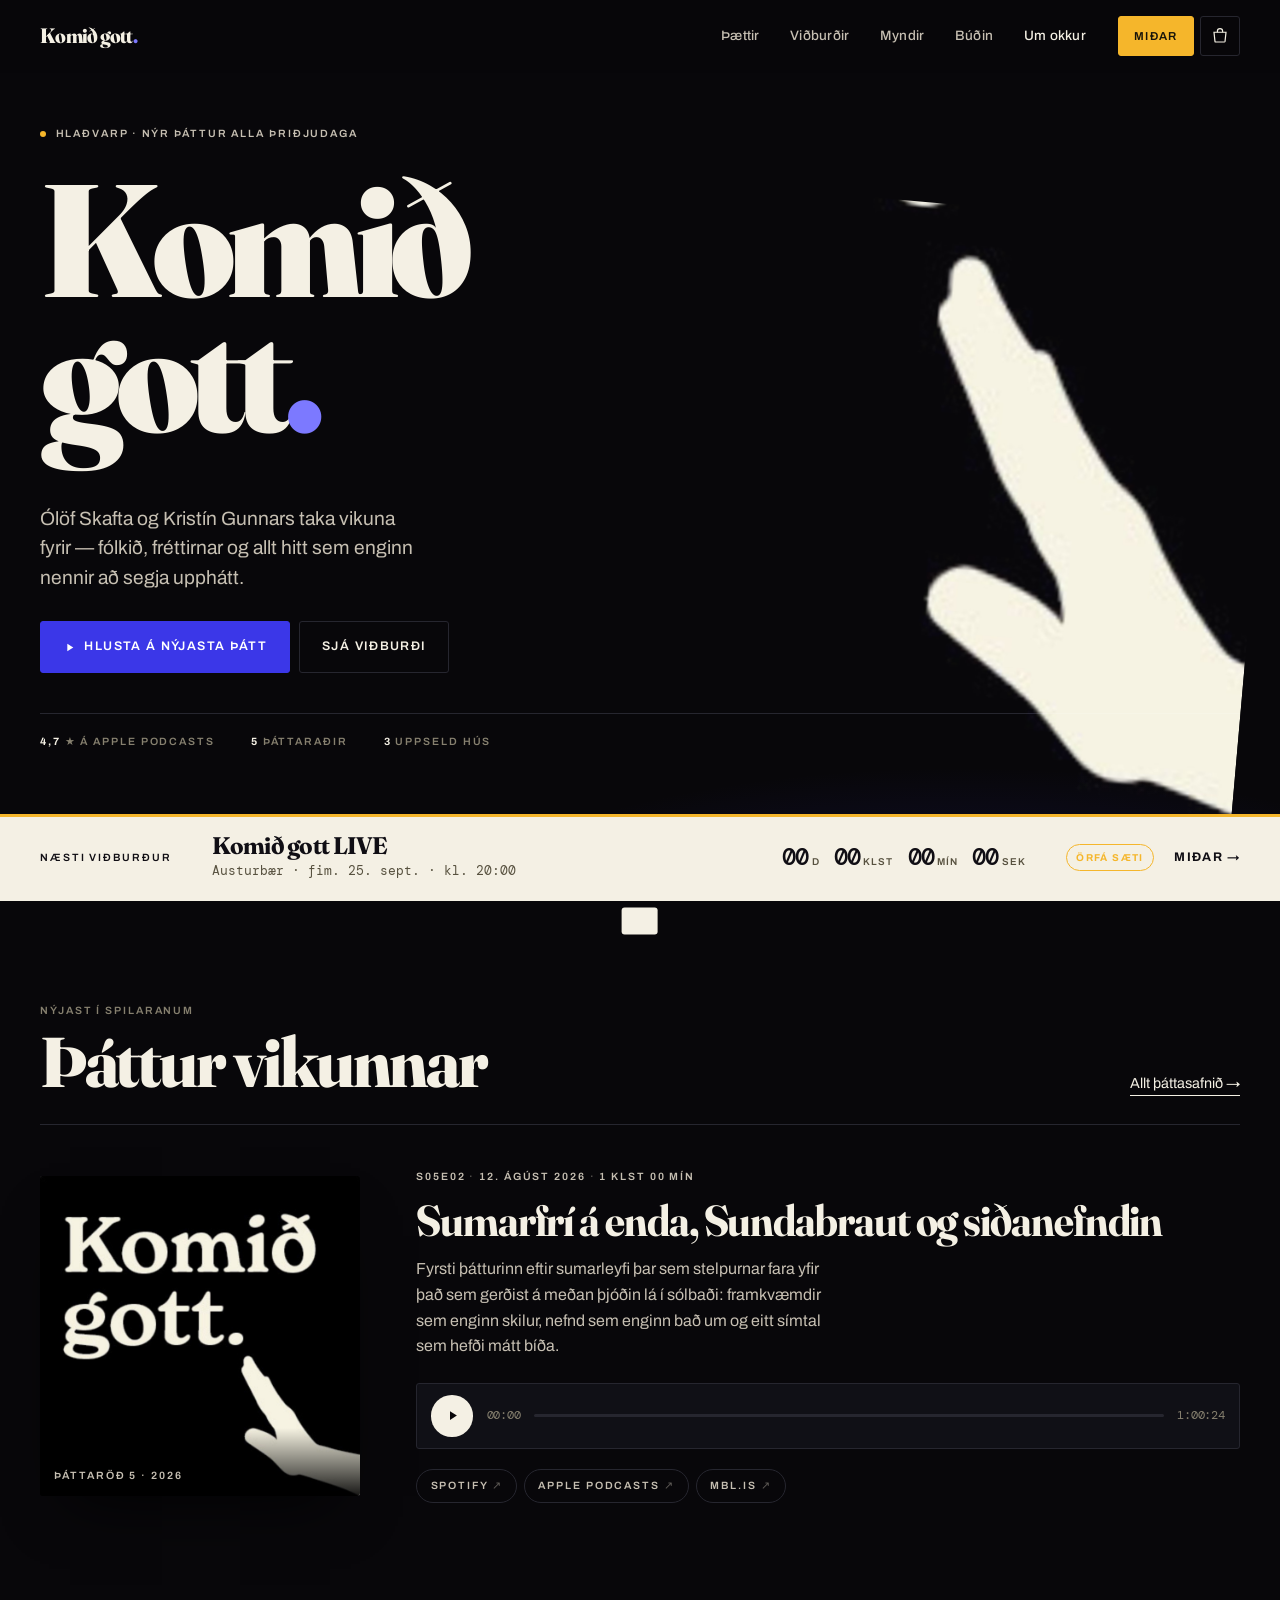
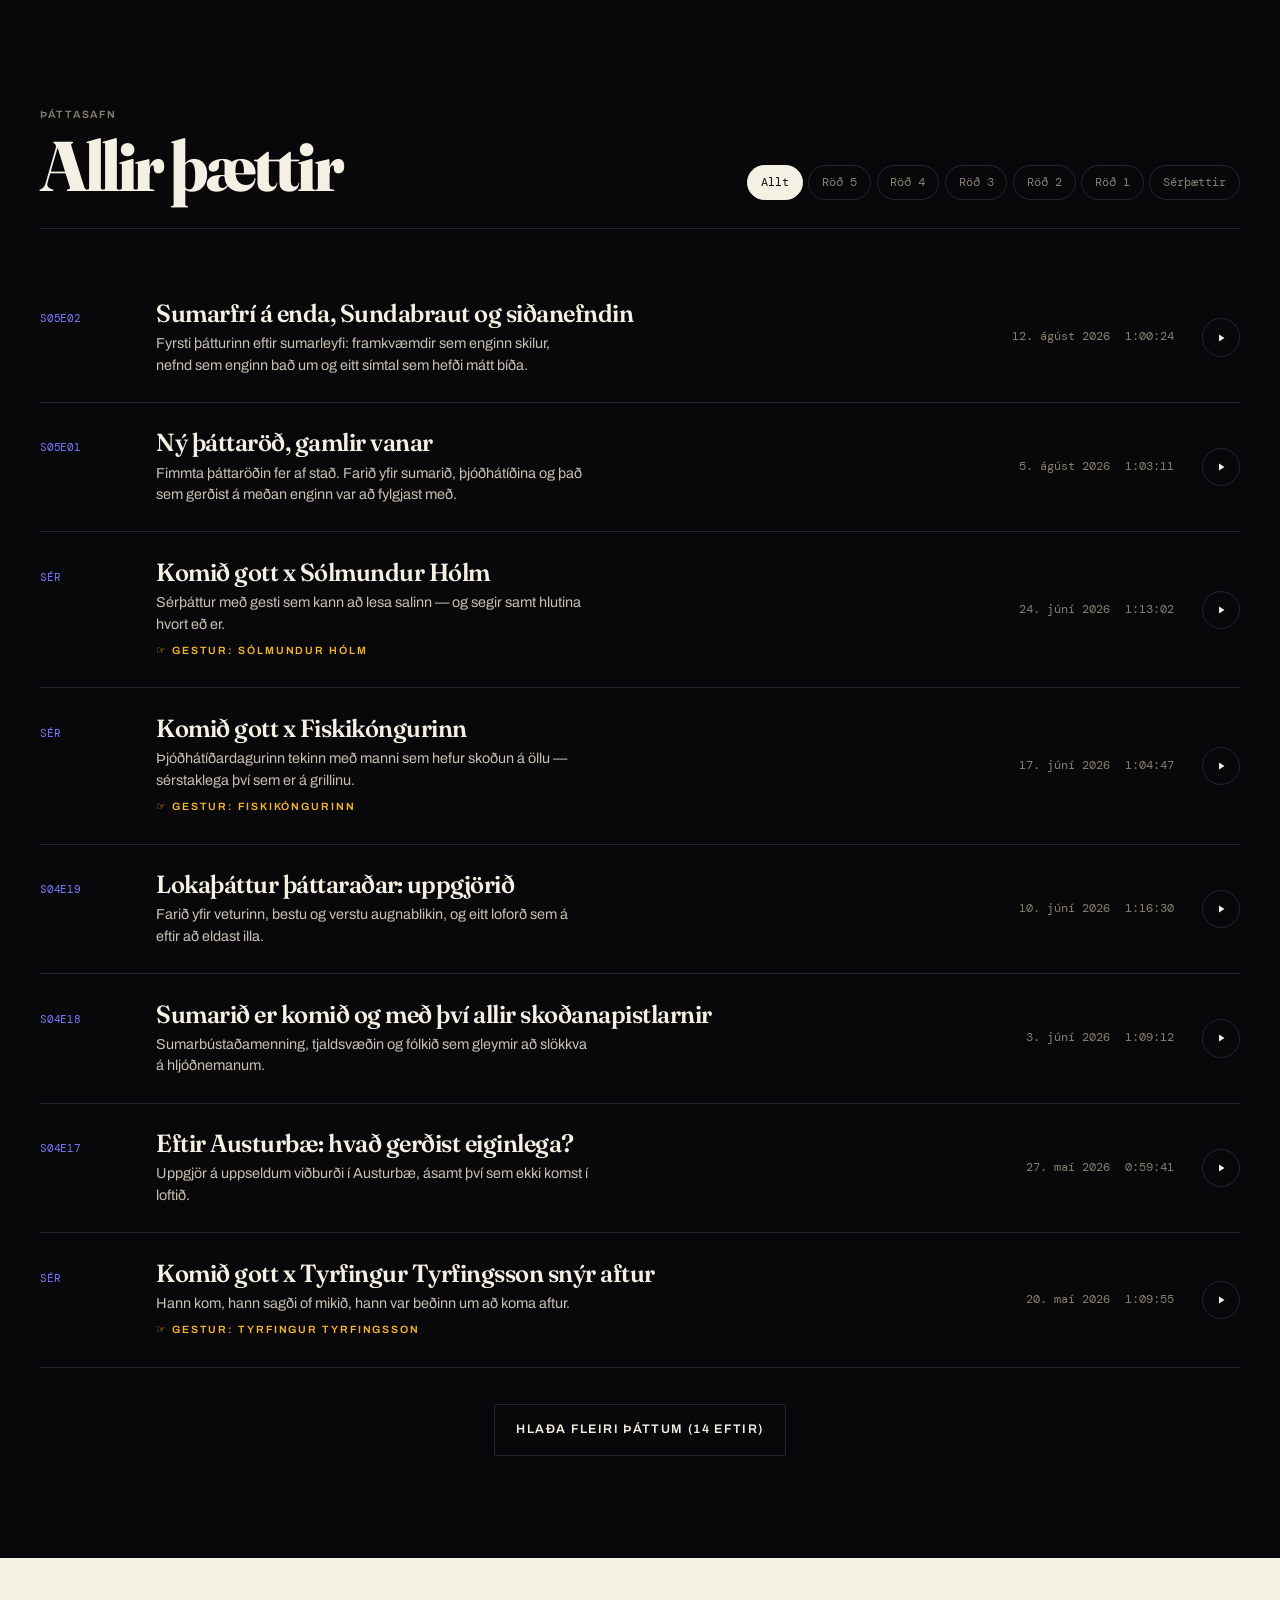
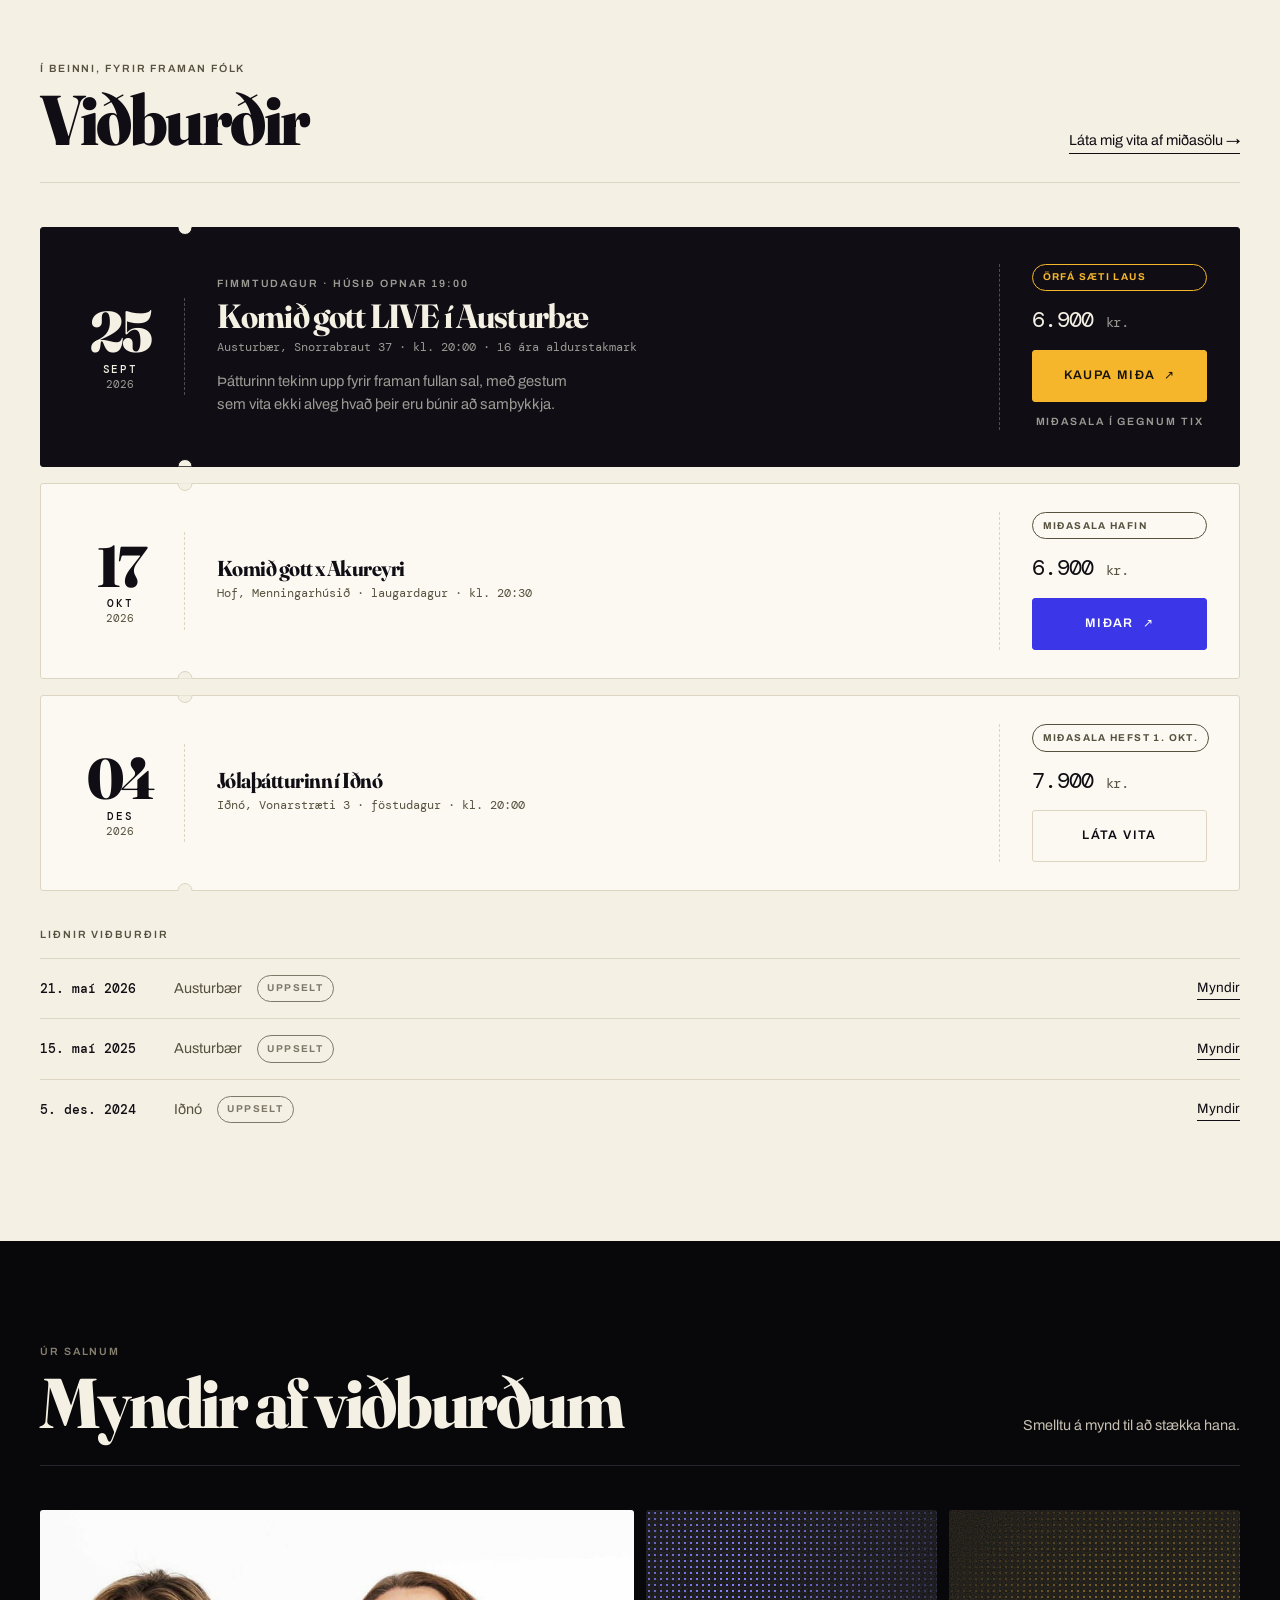
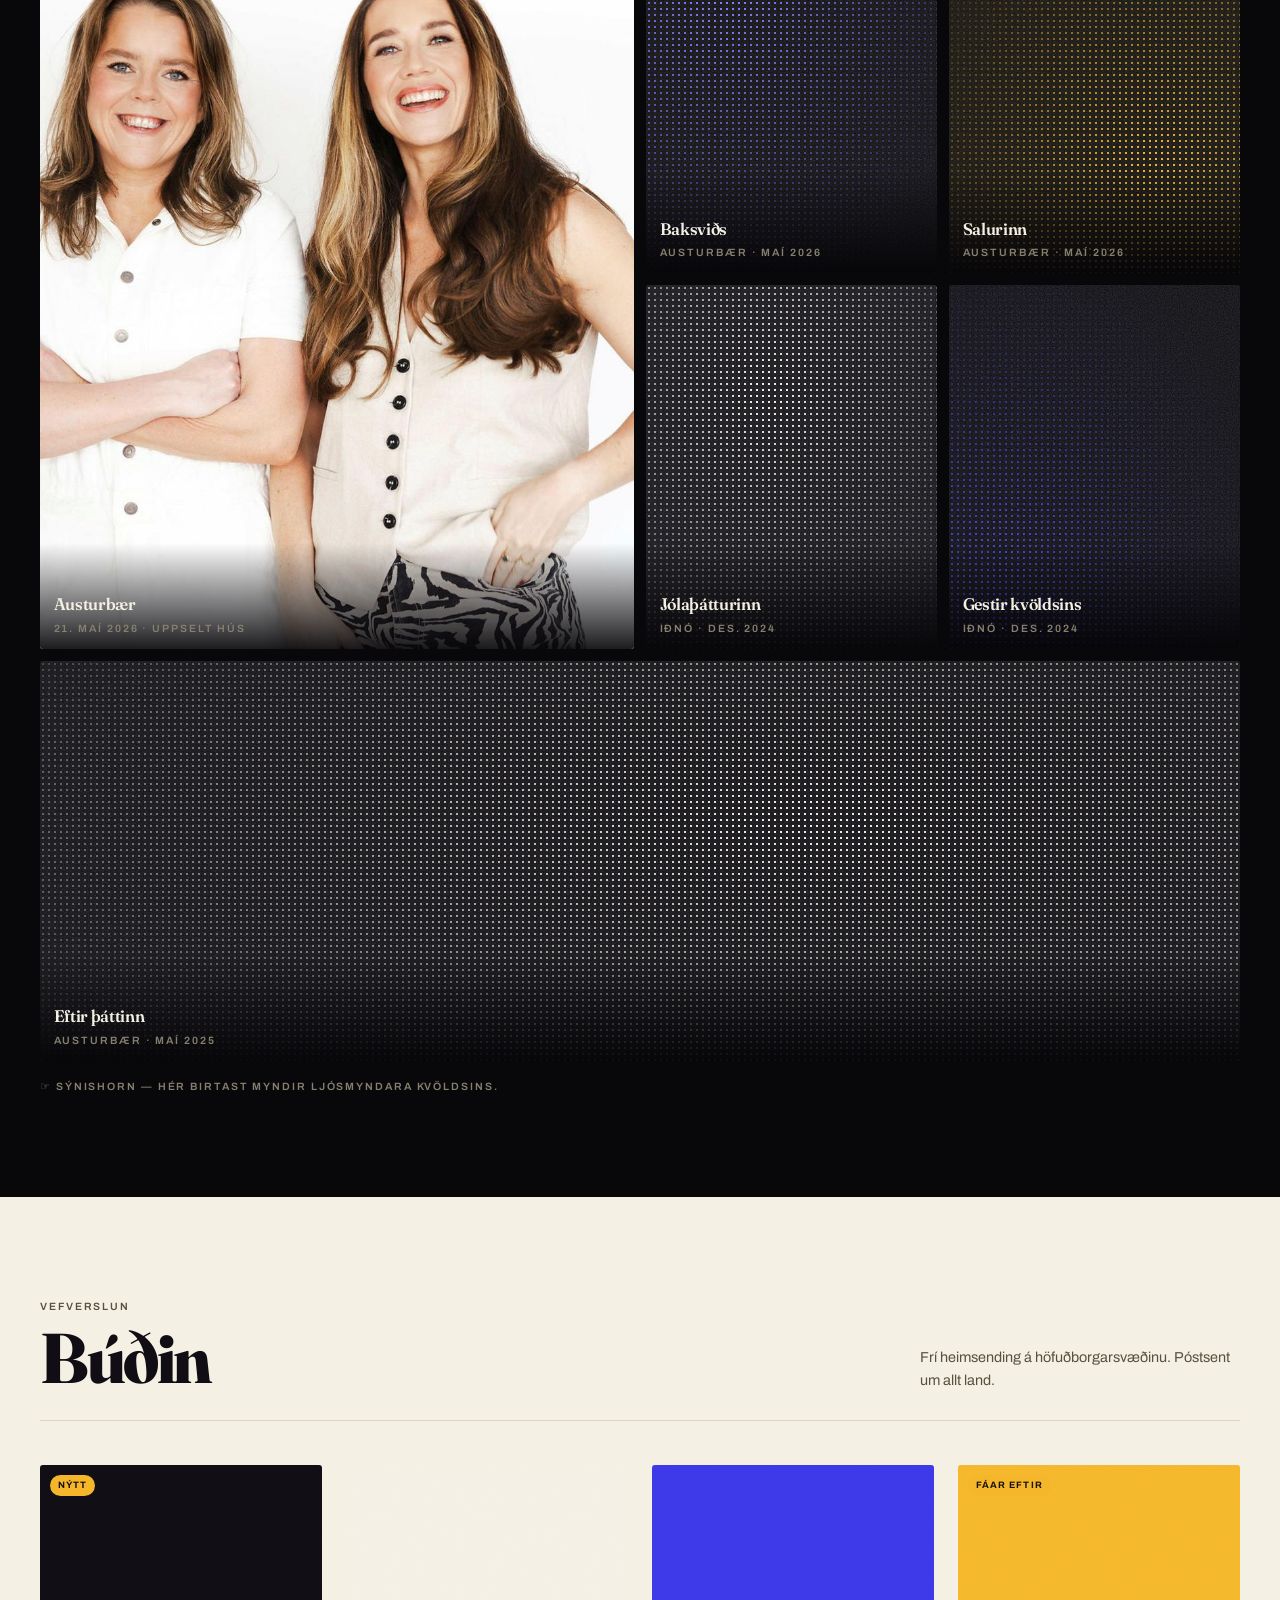
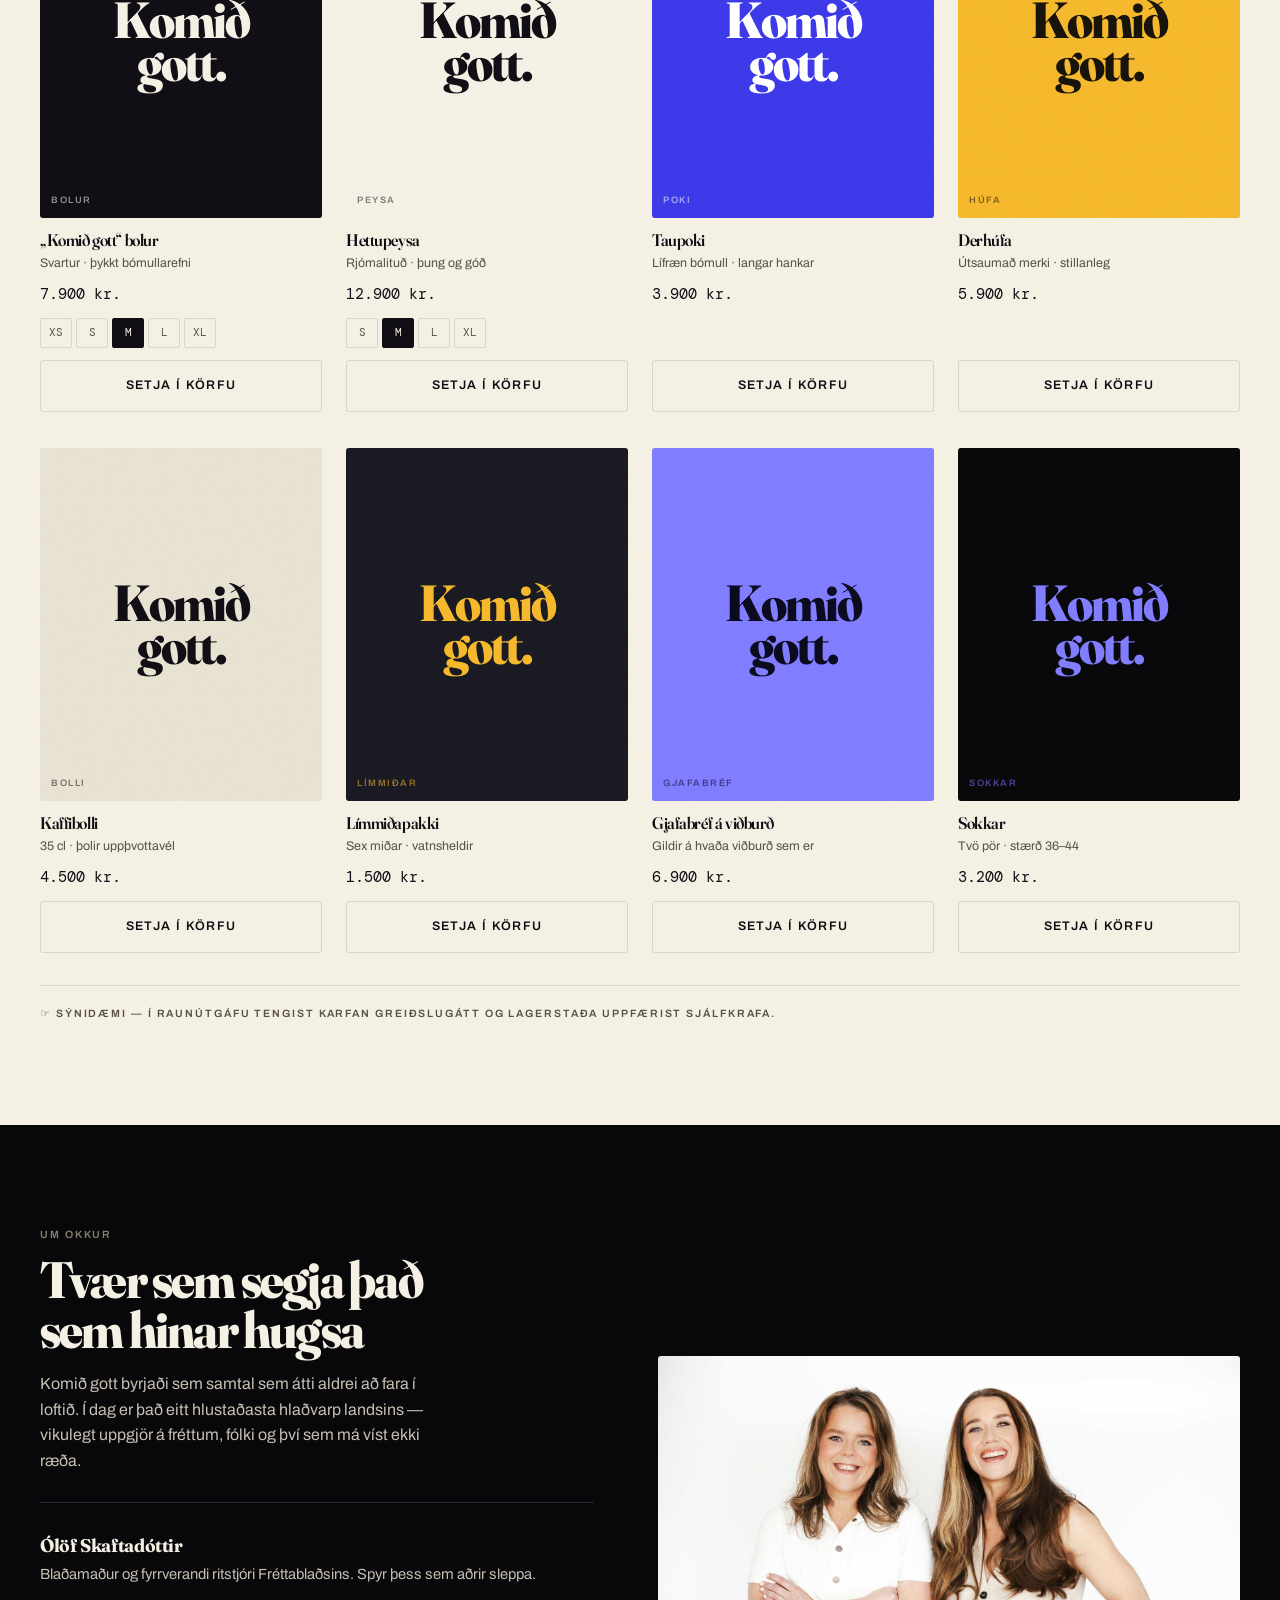
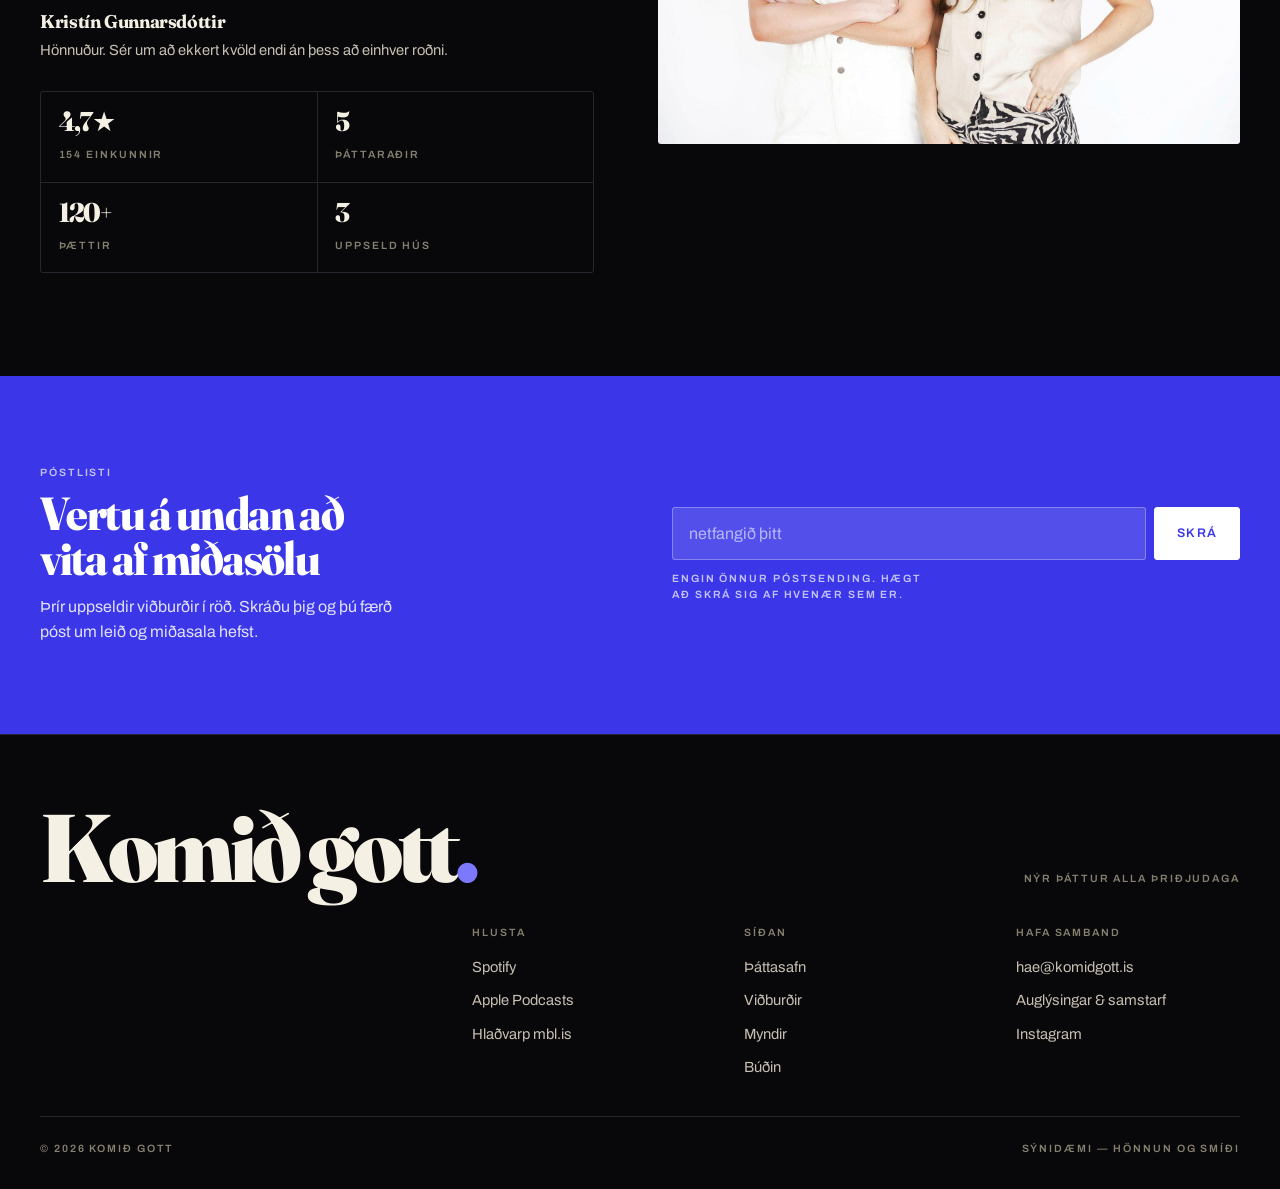
==== index.html @ 938a8e59 "Endurhönnun: plakat í stað lendingarsíðu, og farsíminn hannaður sérstaklega Heroið er nú eitt plakat" ====
<!doctype html>
<html lang="is">
<head>
<meta charset="utf-8">
<meta name="viewport" content="width=device-width, initial-scale=1, viewport-fit=cover">
<title>Komið gott — hlaðvarp Ólafar Skafta og Kristínar Gunnars</title>
<meta name="description" content="Komið gott er hlaðvarp Ólafar Skaftadóttur og Kristínar Gunnarsdóttur. Nýr þáttur alla þriðjudaga, viðburðir í beinni og búðin.">
<meta name="theme-color" content="#08070A">

<!-- Sýnidæmi: haldið utan við leitarvélar svo tilbúnu viðburðadagsetningarnar
     hér að neðan rati ekki í Google undir nafni hlaðvarpsins.
     Fjarlægið þessa línu — og robots.txt — þegar síðan fer í loftið fyrir alvöru. -->
<meta name="robots" content="noindex, nofollow">

<meta property="og:type" content="website">
<meta property="og:title" content="Komið gott">
<meta property="og:description" content="Nýr þáttur alla þriðjudaga. Næsti viðburður: Austurbær, 25. september.">
<meta property="og:image" content="assets/logo.jpg">
<meta property="og:locale" content="is_IS">

<link rel="icon" href="assets/logo.jpg">
<link rel="preconnect" href="https://fonts.googleapis.com">
<link rel="preconnect" href="https://fonts.gstatic.com" crossorigin>
<link href="https://fonts.googleapis.com/css2?family=Fraunces:opsz,wght,SOFT,WONK@9..144,300..900,0..100,0..1&family=Archivo:wght@400;500;600;700&family=DM+Mono:wght@400;500&display=swap" rel="stylesheet">
<link rel="stylesheet" href="assets/styles.css">
</head>

<body>

<a class="skip" href="#efni">Beint í efnið</a>

<!-- ====================================================== HAUS ============ -->
<header class="nav" id="nav">
  <div class="nav__inner">
    <a class="nav__brand" href="#top" aria-label="Komið gott — forsíða">Komið gott<i>.</i></a>

    <nav class="nav__nav" aria-label="Aðalvalmynd">
      <ul class="nav__links" id="navLinks">
        <li><a href="#thaettir">Þættir</a></li>
        <li><a href="#vidburdir">Viðburðir</a></li>
        <li><a href="#myndir">Myndir</a></li>
        <li><a href="#budin">Búðin</a></li>
        <li><a href="#um">Um okkur</a></li>
      </ul>
    </nav>

    <div class="nav__actions">
      <a class="btn btn--flag btn--sm nav__tickets" href="#vidburdir">Miðar</a>

      <button class="iconbtn" id="cartOpen" aria-label="Opna körfu">
        <svg viewBox="0 0 24 24" fill="none" stroke="currentColor" stroke-width="1.6" aria-hidden="true">
          <path d="M4 7h16l-1.3 12.2a1 1 0 0 1-1 .8H6.3a1 1 0 0 1-1-.9L4 7Z"/>
          <path d="M8.5 7V5.6a3.5 3.5 0 0 1 7 0V7"/>
        </svg>
        <span class="iconbtn__count" id="cartCount" hidden>0</span>
      </button>

      <button class="iconbtn nav__toggle" id="navToggle" aria-expanded="false" aria-controls="navLinks" aria-label="Valmynd">
        <span class="burger"></span>
      </button>
    </div>
  </div>
</header>

<main id="top">

<!-- ====================================================== HERO ============ -->
<section class="hero" id="efni">

  <div class="hero__inner">
    <p class="micro hero__eyebrow"><span class="pulse"></span>Hlaðvarp · Nýr þáttur alla þriðjudaga</p>

    <div class="hero__mark">
      <h1 class="hero__word">
        <span class="hero__line"><span>Komið</span></span>
        <span class="hero__line"><span>gott<i>.</i></span></span>
      </h1>
      <div class="hand hero__hand" aria-hidden="true"><img src="assets/logo.jpg" alt=""></div>
    </div>

    <p class="hero__lead">
      Ólöf Skafta og Kristín Gunnars taka vikuna fyrir — fólkið, fréttirnar og
      allt hitt sem enginn nennir að segja upphátt.
    </p>

    <div class="hero__cta">
      <a class="btn" href="#nyjast">
        <svg class="btn__i" viewBox="0 0 24 24" fill="currentColor" aria-hidden="true"><path d="M8 5v14l11-7z"/></svg>
        Hlusta á nýjasta þátt
      </a>
      <a class="btn btn--ghost" href="#vidburdir">Sjá viðburði</a>
    </div>

    <ul class="hero__facts micro">
      <li><b>4,7</b> ★ á Apple Podcasts</li>
      <li><b>5</b> þáttaraðir</li>
      <li><b>3</b> uppseld hús</li>
    </ul>
  </div>

  <!-- Næsti viðburður: fullbreiður miðaborði, ekki fljótandi spjald -->
  <a class="nextbar" href="#vidburdir">
    <span class="nextbar__flag micro">Næsti viðburður</span>

    <span class="nextbar__main">
      <b>Komið gott LIVE</b>
      <span>Austurbær · fim. 25. sept. · kl. 20:00</span>
    </span>

    <span class="nextbar__cd" id="countdown" aria-label="Tími til stefnu">
      <span><b data-cd="d">–</b><i>d</i></span>
      <span><b data-cd="h">–</b><i>klst</i></span>
      <span><b data-cd="m">–</b><i>mín</i></span>
      <span><b data-cd="s">–</b><i>sek</i></span>
    </span>

    <span class="nextbar__cta">
      <span class="tag tag--flag">Örfá sæti</span>
      <span class="nextbar__go">Miðar <i>→</i></span>
    </span>
  </a>
</section>

<!-- ============================================= NÝJASTI ÞÁTTUR =========== -->
<section class="band" id="nyjast">
  <div class="wrap">

    <header class="shead">
      <p class="micro">Nýjast í spilaranum</p>
      <h2>Þáttur vikunnar</h2>
      <a class="shead__link tlink" href="#thaettir">Allt þáttasafnið →</a>
    </header>

    <div class="latest rise" data-rise>
      <figure class="latest__art">
        <img src="assets/logo.jpg" alt="Merki hlaðvarpsins Komið gott">
        <figcaption class="micro">Þáttaröð 5 · 2026</figcaption>
      </figure>

      <div class="latest__body">
        <p class="micro latest__meta">S05E02 <i>·</i> 12. ágúst 2026 <i>·</i> 1 klst 00 mín</p>

        <h3 class="latest__title">Sumarfrí á enda, Sundabraut og siðanefndin</h3>

        <p class="latest__desc">
          Fyrsti þátturinn eftir sumarleyfi þar sem stelpurnar fara yfir það sem
          gerðist á meðan þjóðin lá í sólbaði: framkvæmdir sem enginn skilur,
          nefnd sem enginn bað um og eitt símtal sem hefði mátt bíða.
        </p>

        <div class="player">
          <button class="player__play" id="playBtn" aria-label="Spila sýnishorn">
            <svg viewBox="0 0 24 24" fill="currentColor" aria-hidden="true"><path d="M8 5v14l11-7z"/></svg>
          </button>
          <span class="player__t data" id="playTime">00:00</span>
          <span class="player__bar"><span class="player__fill" id="playFill"></span></span>
          <span class="player__t data player__len">1:00:24</span>
        </div>

        <ul class="platforms micro">
          <li><a href="https://open.spotify.com/show/0MOGvOhy1255O5DG4xU5uj" target="_blank" rel="noopener">Spotify <i>↗</i></a></li>
          <li><a href="https://podcasts.apple.com/is/podcast/komi%C3%B0-gott/id1753137038" target="_blank" rel="noopener">Apple Podcasts <i>↗</i></a></li>
          <li><a href="https://www.mbl.is/hladvarp/hlusta/komid-gott/" target="_blank" rel="noopener">mbl.is <i>↗</i></a></li>
        </ul>
      </div>
    </div>

  </div>
</section>

<!-- =================================================== ÞÆTTIR ============= -->
<section class="band band--tight" id="thaettir">
  <div class="wrap">

    <header class="shead">
      <p class="micro">Þáttasafn</p>
      <h2>Allir þættir</h2>
      <div class="filters" id="filters" role="group" aria-label="Sía eftir þáttaröð"></div>
    </header>

    <ul class="eps" id="eplist"></ul>

    <div class="eps__more">
      <button class="btn btn--ghost" id="moreBtn">Hlaða fleiri þáttum</button>
    </div>

  </div>
</section>

<!-- ================================================ VIÐBURÐIR ============= -->
<section class="band paper" id="vidburdir">
  <div class="wrap">

    <header class="shead">
      <p class="micro">Í beinni, fyrir framan fólk</p>
      <h2>Viðburðir</h2>
      <a class="shead__link tlink" href="#postlisti">Láta mig vita af miðasölu →</a>
    </header>

    <div class="tickets rise" data-rise>

      <article class="ticket ticket--lead">
        <div class="ticket__date">
          <b>25</b><span>sept</span><i>2026</i>
        </div>
        <div class="ticket__body">
          <p class="micro ticket__kicker">Fimmtudagur · húsið opnar 19:00</p>
          <h3>Komið gott LIVE í Austurbæ</h3>
          <p class="ticket__where">Austurbær, Snorrabraut 37 · kl. 20:00 · 16 ára aldurstakmark</p>
          <p class="ticket__note">
            Þátturinn tekinn upp fyrir framan fullan sal, með gestum sem vita
            ekki alveg hvað þeir eru búnir að samþykkja.
          </p>
        </div>
        <div class="ticket__buy">
          <span class="tag tag--flag">Örfá sæti laus</span>
          <p class="ticket__price">6.900 <i>kr.</i></p>
          <a class="btn btn--flag btn--block" href="https://tix.is" target="_blank" rel="noopener">Kaupa miða <i>↗</i></a>
          <p class="micro ticket__fine">Miðasala í gegnum Tix</p>
        </div>
      </article>

      <article class="ticket">
        <div class="ticket__date"><b>17</b><span>okt</span><i>2026</i></div>
        <div class="ticket__body">
          <h3>Komið gott x Akureyri</h3>
          <p class="ticket__where">Hof, Menningarhúsið · laugardagur · kl. 20:30</p>
        </div>
        <div class="ticket__buy">
          <span class="tag tag--flag">Miðasala hafin</span>
          <p class="ticket__price">6.900 <i>kr.</i></p>
          <a class="btn btn--block" href="https://tix.is" target="_blank" rel="noopener">Miðar <i>↗</i></a>
        </div>
      </article>

      <article class="ticket">
        <div class="ticket__date"><b>04</b><span>des</span><i>2026</i></div>
        <div class="ticket__body">
          <h3>Jólaþátturinn í Iðnó</h3>
          <p class="ticket__where">Iðnó, Vonarstræti 3 · föstudagur · kl. 20:00</p>
        </div>
        <div class="ticket__buy">
          <span class="tag">Miðasala hefst 1. okt.</span>
          <p class="ticket__price">7.900 <i>kr.</i></p>
          <a class="btn btn--ghost btn--block" href="#postlisti">Láta vita</a>
        </div>
      </article>

    </div>

    <div class="past rise" data-rise>
      <p class="micro past__label">Liðnir viðburðir</p>
      <ul class="past__list">
        <li><b>21. maí 2026</b> Austurbær <span class="tag tag--sold">Uppselt</span> <a class="tlink" href="#myndir">Myndir</a></li>
        <li><b>15. maí 2025</b> Austurbær <span class="tag tag--sold">Uppselt</span> <a class="tlink" href="#myndir">Myndir</a></li>
        <li><b>5. des. 2024</b> Iðnó <span class="tag tag--sold">Uppselt</span> <a class="tlink" href="#myndir">Myndir</a></li>
      </ul>
    </div>

  </div>
</section>

<!-- =================================================== MYNDIR ============= -->
<section class="band" id="myndir">
  <div class="wrap">

    <header class="shead">
      <p class="micro">Úr salnum</p>
      <h2>Myndir af viðburðum</h2>
      <p class="shead__note">Smelltu á mynd til að stækka hana.</p>
    </header>

    <div class="shots rise" data-rise id="gallery">

      <button class="shot shot--lead" data-cap="Austurbær" data-sub="21. maí 2026 · uppselt hús" data-img="assets/tvaer.jpg">
        <img src="assets/tvaer.jpg" alt="Ólöf Skaftadóttir og Kristín Gunnarsdóttir">
        <span class="shot__cap">
          <b>Austurbær</b>
          <span class="micro">21. maí 2026 · uppselt hús</span>
        </span>
      </button>

      <button class="shot" data-cap="Baksviðs" data-sub="Austurbær · maí 2026">
        <span class="shot__art" style="--base:#0D0C11; --tint:#7C79FF; --mx:28%; --my:20%"></span>
        <span class="shot__cap">
          <b>Baksviðs</b>
          <span class="micro">Austurbær · maí 2026</span>
        </span>
      </button>

      <button class="shot" data-cap="Salurinn" data-sub="Austurbær · maí 2026">
        <span class="shot__art" style="--base:#13100A; --tint:#F5B62B; --mx:70%; --my:74%"></span>
        <span class="shot__cap">
          <b>Salurinn</b>
          <span class="micro">Austurbær · maí 2026</span>
        </span>
      </button>

      <button class="shot" data-cap="Jólaþátturinn" data-sub="Iðnó · desember 2024">
        <span class="shot__art" style="--base:#141319; --tint:#F4F0E4; --mx:42%; --my:30%"></span>
        <span class="shot__cap">
          <b>Jólaþátturinn</b>
          <span class="micro">Iðnó · des. 2024</span>
        </span>
      </button>

      <button class="shot" data-cap="Gestir kvöldsins" data-sub="Iðnó · desember 2024">
        <span class="shot__art" style="--base:#0C0B10; --tint:#3B37E8; --mx:20%; --my:80%"></span>
        <span class="shot__cap">
          <b>Gestir kvöldsins</b>
          <span class="micro">Iðnó · des. 2024</span>
        </span>
      </button>

      <button class="shot shot--wide" data-cap="Eftir þáttinn" data-sub="Austurbær · maí 2025">
        <span class="shot__art" style="--base:#0F0E13; --tint:#F4F0E4; --mx:64%; --my:40%"></span>
        <span class="shot__cap">
          <b>Eftir þáttinn</b>
          <span class="micro">Austurbær · maí 2025</span>
        </span>
      </button>

    </div>

    <p class="micro shots__note">☞ Sýnishorn — hér birtast myndir ljósmyndara kvöldsins.</p>

  </div>
</section>

<!-- =================================================== BÚÐIN ============== -->
<section class="band paper" id="budin">
  <div class="wrap">

    <header class="shead">
      <p class="micro">Vefverslun</p>
      <h2>Búðin</h2>
      <p class="shead__note">Frí heimsending á höfuðborgarsvæðinu. Póstsent um allt land.</p>
    </header>

    <div class="products" id="products"></div>

    <p class="micro shop__note">
      ☞ Sýnidæmi — í raunútgáfu tengist karfan greiðslugátt og lagerstaða uppfærist sjálfkrafa.
    </p>

  </div>
</section>

<!-- ================================================= UM OKKUR ============= -->
<section class="band" id="um">
  <div class="wrap about">

    <figure class="about__photo rise" data-rise>
      <img src="assets/tvaer.jpg" alt="Ólöf Skaftadóttir og Kristín Gunnarsdóttir">
    </figure>

    <div class="about__text rise" data-rise>
      <p class="micro">Um okkur</p>
      <h2>Tvær sem segja það sem hinar hugsa</h2>
      <p class="about__lead">
        Komið gott byrjaði sem samtal sem átti aldrei að fara í loftið. Í dag er
        það eitt hlustaðasta hlaðvarp landsins — vikulegt uppgjör á fréttum,
        fólki og því sem má víst ekki ræða.
      </p>

      <dl class="hosts">
        <div>
          <dt>Ólöf Skaftadóttir</dt>
          <dd>Blaðamaður og fyrrverandi ritstjóri Fréttablaðsins. Spyr þess sem aðrir sleppa.</dd>
        </div>
        <div>
          <dt>Kristín Gunnarsdóttir</dt>
          <dd>Hönnuður. Sér um að ekkert kvöld endi án þess að einhver roðni.</dd>
        </div>
      </dl>

      <ul class="stats">
        <li><b>4,7★</b><span class="micro">154 einkunnir</span></li>
        <li><b>5</b><span class="micro">þáttaraðir</span></li>
        <li><b>120+</b><span class="micro">þættir</span></li>
        <li><b>3</b><span class="micro">uppseld hús</span></li>
      </ul>
    </div>

  </div>
</section>

<!-- ================================================ PÓSTLISTI ============= -->
<section class="signup" id="postlisti">
  <div class="wrap signup__inner">
    <div class="signup__text">
      <p class="micro">Póstlisti</p>
      <h2>Vertu á undan að vita af miðasölu</h2>
      <p>Þrír uppseldir viðburðir í röð. Skráðu þig og þú færð póst um leið og miðasala hefst.</p>
    </div>

    <form class="form" id="signupForm" novalidate>
      <label class="vh" for="email">Netfang</label>
      <div class="form__row">
        <input id="email" name="email" type="email" placeholder="netfangið þitt" autocomplete="email" required>
        <button class="btn" type="submit">Skrá</button>
      </div>
      <p class="micro form__fine">Engin önnur póstsending. Hægt að skrá sig af hvenær sem er.</p>
    </form>
  </div>
</section>

</main>

<!-- ==================================================== FÓTUR ============= -->
<footer class="footer">
  <div class="wrap">
    <div class="footer__top">
      <p class="footer__word">Komið gott<i>.</i></p>
      <p class="footer__tag micro">Nýr þáttur alla þriðjudaga</p>
    </div>

    <div class="footer__cols">
      <div>
        <h3 class="micro">Hlusta</h3>
        <ul>
          <li><a href="https://open.spotify.com/show/0MOGvOhy1255O5DG4xU5uj" target="_blank" rel="noopener">Spotify</a></li>
          <li><a href="https://podcasts.apple.com/is/podcast/komi%C3%B0-gott/id1753137038" target="_blank" rel="noopener">Apple Podcasts</a></li>
          <li><a href="https://www.mbl.is/hladvarp/hlusta/komid-gott/" target="_blank" rel="noopener">Hlaðvarp mbl.is</a></li>
        </ul>
      </div>
      <div>
        <h3 class="micro">Síðan</h3>
        <ul>
          <li><a href="#thaettir">Þáttasafn</a></li>
          <li><a href="#vidburdir">Viðburðir</a></li>
          <li><a href="#myndir">Myndir</a></li>
          <li><a href="#budin">Búðin</a></li>
        </ul>
      </div>
      <div>
        <h3 class="micro">Hafa samband</h3>
        <ul>
          <li><a href="mailto:hae@komidgott.is">hae@komidgott.is</a></li>
          <li><a href="mailto:auglysingar@komidgott.is">Auglýsingar &amp; samstarf</a></li>
          <li><a href="https://instagram.com" target="_blank" rel="noopener">Instagram</a></li>
        </ul>
      </div>
    </div>

    <div class="footer__base micro">
      <span>© 2026 Komið gott</span>
      <span>Sýnidæmi — hönnun og smíði</span>
    </div>
  </div>
</footer>

<!-- ==================================================== KARFA ============= -->
<div class="scrim" id="scrim"></div>

<aside class="cart" id="cart" aria-label="Karfa" aria-hidden="true">
  <div class="cart__head">
    <h2>Karfan þín</h2>
    <button class="iconbtn" id="cartClose" aria-label="Loka körfu">
      <svg viewBox="0 0 24 24" fill="none" stroke="currentColor" stroke-width="1.8" aria-hidden="true"><path d="m6 6 12 12M18 6 6 18"/></svg>
    </button>
  </div>

  <ul class="cart__items" id="cartItems"></ul>
  <p class="cart__empty" id="cartEmpty">Karfan er tóm.<br><a class="tlink" href="#budin" data-close-cart>Kíktu í búðina</a></p>

  <div class="cart__foot">
    <div class="cart__total">
      <span class="micro">Samtals</span>
      <b id="cartTotal">0 kr.</b>
    </div>
    <button class="btn btn--block" id="checkout">Ganga frá pöntun</button>
    <p class="micro cart__fine">Sýnidæmi — engin greiðsla fer fram.</p>
  </div>
</aside>

<!-- ================================================= LIGHTBOX ============= -->
<div class="lightbox" id="lightbox" role="dialog" aria-modal="true" aria-label="Mynd">
  <div class="lightbox__stage">
    <div class="lightbox__frame" id="lightboxFrame">
      <button class="iconbtn lightbox__x" id="lightboxClose" aria-label="Loka">
        <svg viewBox="0 0 24 24" fill="none" stroke="currentColor" stroke-width="1.8" aria-hidden="true"><path d="m6 6 12 12M18 6 6 18"/></svg>
      </button>
    </div>
    <p class="lightbox__cap micro"><b id="lightboxCap"></b> <span id="lightboxSub"></span></p>
  </div>
</div>

<div class="toast" id="toast" role="status" aria-live="polite"></div>

<script src="assets/app.js"></script>
</body>
</html>
---- assets/styles.css ----
/* ==========================================================================
   Komið gott
   Skrifað farsíma-fyrst: grunnstílarnir eru símaútlitið, breiðari skjáir
   fá viðbætur í min-width fyrirspurnum neðar í skránni.
   ========================================================================== */

:root {
  color-scheme: dark;

  /* Grunnur — svartur er úr cover-artinu, aðeins kaldur */
  --ink:        #08070A;
  --ink-1:      #101016;
  --ink-2:      #191922;
  --line:       #26262F;

  /* Pappír */
  --paper:      #F4F0E4;
  --paper-card: #FBF9F2;
  --paper-line: #DCD5C2;

  /* Texti */
  --on-ink:     #F4F0E4;
  --on-ink-2:   #C6BFB2;
  --on-ink-3:   #86806F;
  --on-paper:   #100E14;
  --on-paper-2: #57513F;

  /* Áherslur */
  --signal:     #3B37E8;
  --signal-2:   #7C79FF;
  --flag:       #F5B62B;

  /* Letur */
  --display: "Fraunces", "Iowan Old Style", Georgia, serif;
  --body: "Archivo", "Helvetica Neue", Arial, sans-serif;
  --data: "DM Mono", ui-monospace, "SF Mono", Menlo, monospace;

  /* Mál */
  --gutter: 1.25rem;
  --max: 80rem;
  --r: 3px;
  --ease: cubic-bezier(.22, .68, .3, 1);
}

*, *::before, *::after { box-sizing: border-box; }

html {
  -webkit-text-size-adjust: 100%;
  scroll-behavior: smooth;
  scroll-padding-top: 5rem;
}

body {
  margin: 0;
  background: var(--ink);
  color: var(--on-ink);
  font-family: var(--body);
  font-size: 1rem;
  line-height: 1.6;
  font-synthesis-weight: none;
  -webkit-font-smoothing: antialiased;
  overflow-x: hidden;
}

img { max-width: 100%; display: block; }
a { color: inherit; }
button { font: inherit; }

:focus-visible { outline: 2px solid var(--signal-2); outline-offset: 3px; border-radius: 2px; }
::selection { background: var(--signal); color: #fff; }

.vh {
  position: absolute; width: 1px; height: 1px;
  padding: 0; margin: -1px; overflow: hidden;
  clip-path: inset(50%); white-space: nowrap;
}

.skip {
  position: absolute; left: 50%; top: 0.5rem;
  transform: translate(-50%, -200%);
  z-index: 200;
  padding: 0.7rem 1.1rem;
  background: var(--paper); color: var(--on-paper);
  border-radius: var(--r);
  font-size: 0.85rem; font-weight: 600; text-decoration: none;
}
.skip:focus { transform: translate(-50%, 0); }

/* --------------------------------------------------------------------------
   Letur
   -------------------------------------------------------------------------- */

h1, h2, h3 {
  font-family: var(--display);
  font-variation-settings: "opsz" 144, "SOFT" 16, "WONK" 1;
  font-weight: 700;
  line-height: 0.98;
  letter-spacing: -0.025em;
  text-wrap: balance;
  margin: 0;
}

p, ul, ol, dl, dd, figure { margin: 0; padding: 0; }
li { list-style: none; }

/* Smáletrið — burðarstoð í stigveldinu, ekki skraut */
.micro {
  font-family: var(--body);
  font-size: 0.66rem;
  font-weight: 600;
  letter-spacing: 0.18em;
  text-transform: uppercase;
  line-height: 1.5;
  color: var(--on-ink-3);
}
.paper .micro, .ticket .micro { color: var(--on-paper-2); }
.micro i { font-style: normal; opacity: 0.45; }

.data {
  font-family: var(--data);
  font-variant-numeric: tabular-nums;
  letter-spacing: -0.02em;
}

.tlink {
  color: inherit;
  text-decoration: none;
  background-image: linear-gradient(currentColor, currentColor);
  background-size: 100% 1px;
  background-position: 0 100%;
  background-repeat: no-repeat;
  padding-bottom: 1px;
  transition: background-size 0.3s var(--ease), color 0.2s var(--ease);
}
.tlink:hover { background-size: 100% 2px; color: var(--signal-2); }
.paper .tlink:hover { color: var(--signal); }

/* --------------------------------------------------------------------------
   Umgjörð
   -------------------------------------------------------------------------- */

.wrap {
  width: 100%;
  max-width: var(--max);
  margin-inline: auto;
  padding-inline: var(--gutter);
}

.band { padding-block: 3.75rem; }
.band--tight { padding-top: 0; }

.paper {
  background: var(--paper);
  color: var(--on-paper);
}

/* Fyrirsögn hluta */
.shead {
  display: grid;
  gap: 0.6rem;
  padding-bottom: 1.5rem;
  margin-bottom: 2rem;
  border-bottom: 1px solid var(--line);
}
.paper .shead { border-bottom-color: var(--paper-line); }

.shead h2 {
  font-size: clamp(2.35rem, 11vw, 3.6rem);
  font-weight: 800;
  letter-spacing: -0.035em;
}

.shead__link { font-size: 0.9rem; text-decoration: none; justify-self: start; }
.shead__note { font-size: 0.9rem; color: var(--on-ink-2); max-width: 40ch; }
.paper .shead__note { color: var(--on-paper-2); }

/* --------------------------------------------------------------------------
   Höndin úr merkinu, klippt út með screen-blend.
   Blendið krefst þess að enginn forfaðir myndi stöflunarsamhengi —
   þess vegna hefur hvorki .hero né .hero__inner z-index.
   -------------------------------------------------------------------------- */

.hand {
  --hw: 150px;
  width: var(--hw);
  height: calc(var(--hw) * 1.5833);
  position: relative;
  overflow: hidden;
  mix-blend-mode: screen;
  flex: none;
  pointer-events: none;
}

.hand img {
  position: absolute;
  width: calc(var(--hw) * 3.3333);
  height: calc(var(--hw) * 3.3333);
  max-width: none;
  left: calc(var(--hw) * -1.9167);
  top: calc(var(--hw) * -1.75);
}

/* --------------------------------------------------------------------------
   Hnappar og merkimiðar
   -------------------------------------------------------------------------- */

.btn {
  --bg: var(--signal);
  --fg: #fff;
  display: inline-flex;
  align-items: center;
  justify-content: center;
  gap: 0.55rem;
  padding: 0.95rem 1.35rem;
  background: var(--bg);
  color: var(--fg);
  border: 1px solid var(--bg);
  border-radius: var(--r);
  font-size: 0.78rem;
  font-weight: 600;
  letter-spacing: 0.11em;
  text-transform: uppercase;
  text-decoration: none;
  white-space: nowrap;
  cursor: pointer;
  transition: background-color 0.2s var(--ease), border-color 0.2s var(--ease),
              color 0.2s var(--ease), transform 0.2s var(--ease);
}
.btn:hover { --bg: var(--signal-2); transform: translateY(-2px); }
.btn:active { transform: none; }
.btn i { font-style: normal; }
.btn__i { width: 13px; height: 13px; }

.btn--ghost { --bg: transparent; --fg: var(--on-ink); border-color: var(--line); }
.btn--ghost:hover { --bg: var(--on-ink); --fg: var(--ink); border-color: var(--on-ink); }
.paper .btn--ghost, .ticket .btn--ghost { --fg: var(--on-paper); border-color: var(--paper-line); }
.paper .btn--ghost:hover, .ticket .btn--ghost:hover { --bg: var(--on-paper); --fg: var(--paper); border-color: var(--on-paper); }

.btn--flag { --bg: var(--flag); --fg: #17130A; }
.btn--flag:hover { --bg: #FFC94E; }

.btn--block { width: 100%; }
.btn--sm { padding: 0.6rem 0.95rem; font-size: 0.72rem; }

.btn[aria-disabled="true"] { opacity: 0.4; pointer-events: none; }

.tag {
  display: inline-flex;
  align-items: center;
  gap: 0.35rem;
  padding: 0.3rem 0.6rem;
  border: 1px solid currentColor;
  border-radius: 999px;
  font-size: 0.62rem;
  font-weight: 700;
  letter-spacing: 0.14em;
  text-transform: uppercase;
  white-space: nowrap;
  color: var(--on-ink-3);
}
.paper .tag, .ticket .tag { color: var(--on-paper-2); }
.tag--flag { color: var(--flag); }
.ticket--lead .tag--flag { color: var(--flag); }
.tag--sold { opacity: 0.75; }

.pulse {
  width: 6px; height: 6px;
  border-radius: 50%;
  background: var(--flag);
  animation: pulse 2.4s var(--ease) infinite;
}
@keyframes pulse {
  0%, 100% { opacity: 1; transform: scale(1); }
  50%      { opacity: 0.3; transform: scale(0.7); }
}

/* --------------------------------------------------------------------------
   Haus
   -------------------------------------------------------------------------- */

.nav {
  position: sticky;
  top: 0;
  z-index: 60;
  background: rgba(8, 7, 10, 0.78);
  backdrop-filter: blur(16px) saturate(1.4);
  border-bottom: 1px solid transparent;
  transition: border-color 0.3s var(--ease), background-color 0.3s var(--ease);
}
.nav[data-stuck="true"] { border-bottom-color: var(--line); }

.nav__inner {
  width: 100%;
  max-width: var(--max);
  margin-inline: auto;
  padding-inline: var(--gutter);
  height: 3.75rem;
  display: flex;
  align-items: center;
  gap: 0.5rem;
}

.nav__brand {
  font-family: var(--display);
  font-variation-settings: "opsz" 144, "SOFT" 16, "WONK" 1;
  font-weight: 800;
  font-size: 1.15rem;
  letter-spacing: -0.035em;
  text-decoration: none;
  margin-right: auto;
  white-space: nowrap;
}
.nav__brand i { font-style: normal; color: var(--signal-2); }

.nav__nav { display: contents; }

.nav__links {
  position: fixed;
  inset: 3.75rem 0 auto 0;
  display: grid;
  gap: 0;
  padding: 0.5rem var(--gutter) 1.5rem;
  background: rgba(8, 7, 10, 0.98);
  backdrop-filter: blur(16px);
  border-bottom: 1px solid var(--line);
  transform: translateY(-120%);
  visibility: hidden;
  transition: transform 0.35s var(--ease), visibility 0.35s;
}
.nav__links[data-open="true"] { transform: none; visibility: visible; }

.nav__links a {
  display: block;
  padding-block: 0.95rem;
  border-bottom: 1px solid var(--line);
  font-family: var(--display);
  font-variation-settings: "opsz" 72, "SOFT" 16, "WONK" 1;
  font-size: 1.55rem;
  font-weight: 600;
  letter-spacing: -0.02em;
  text-decoration: none;
  transition: color 0.2s var(--ease);
}
.nav__links a:hover { color: var(--signal-2); }

.nav__actions { display: flex; align-items: center; gap: 0.4rem; }
.nav__tickets { display: none; }

.iconbtn {
  position: relative;
  width: 2.5rem; height: 2.5rem;
  display: grid;
  place-items: center;
  background: transparent;
  border: 1px solid var(--line);
  border-radius: var(--r);
  color: inherit;
  cursor: pointer;
  padding: 0;
  transition: border-color 0.2s var(--ease), background-color 0.2s var(--ease);
}
.iconbtn:hover { border-color: var(--on-ink-3); }
.iconbtn svg { width: 18px; height: 18px; }

.iconbtn__count {
  position: absolute;
  top: -6px; right: -6px;
  min-width: 1.15rem; height: 1.15rem;
  display: grid; place-items: center;
  padding-inline: 0.25rem;
  background: var(--signal);
  border-radius: 999px;
  font-family: var(--data);
  font-size: 0.62rem;
  color: #fff;
}
.iconbtn__count[hidden] { display: none; }

.burger, .burger::before, .burger::after {
  display: block;
  width: 15px; height: 1.5px;
  background: currentColor;
  transition: transform 0.25s var(--ease), opacity 0.2s var(--ease);
}
.burger { position: relative; }
.burger::before { content: ""; position: absolute; top: -4.5px; }
.burger::after  { content: ""; position: absolute; top: 4.5px; }
.nav__toggle[aria-expanded="true"] .burger { background: transparent; }
.nav__toggle[aria-expanded="true"] .burger::before { transform: translateY(4.5px) rotate(45deg); }
.nav__toggle[aria-expanded="true"] .burger::after  { transform: translateY(-4.5px) rotate(-45deg); }

/* --------------------------------------------------------------------------
   Hero — eitt plakat
   -------------------------------------------------------------------------- */

.hero {
  position: relative;
  min-height: calc(100svh - 3.75rem);
  display: flex;
  flex-direction: column;
  justify-content: flex-end;
  overflow: hidden;
  padding-top: 2.5rem;
}

.hero::before {
  content: "";
  position: absolute;
  inset: auto -30% -45% 20%;
  height: 60vh;
  background: radial-gradient(ellipse at center, rgba(59, 55, 232, 0.28), transparent 62%);
  pointer-events: none;
}

/* Á síma situr höndin í flæðinu við hlið heitisins. Flex-röðin tryggir
   að hún geti aldrei skarast við textann, sama hve mjór skjárinn er.
   Á skrifborði fær hún nóg pláss og er staðsett frjálst. */
.hero__mark {
  display: flex;
  align-items: flex-end;
  margin-bottom: 1.4rem;
}

/* Höndin er stór en bleedar út af brúninni, svo hún tekur aðeins 20vw af
   breiddinni. Þannig kemst heitið að í fullri stærð niður í 320 px skjá. */
.hero__hand {
  --hw: 32vw;
  margin-right: -12vw;
  margin-bottom: -0.6rem;
  transform: rotate(6deg);
}

.hero__inner {
  position: relative;
  width: 100%;
  max-width: var(--max);
  margin-inline: auto;
  padding: 0 var(--gutter) 2.25rem;
}

.hero__eyebrow {
  display: flex;
  align-items: center;
  gap: 0.6rem;
  color: var(--on-ink-2);
  margin-bottom: 1.25rem;
}

.hero__word {
  flex: 1 1 auto;
  min-width: 0;
  font-size: clamp(3rem, 18vw, 8rem);
  font-weight: 900;
  font-variation-settings: "opsz" 144, "SOFT" 8, "WONK" 1;
  line-height: 0.82;
  letter-spacing: -0.055em;
}
.hero__word i { font-style: normal; color: var(--signal-2); }

/* Línurnar rísa upp úr eigin ramma við innkomu. Aðeins neðsta línan þarf
   rúm fyrir legginn á „g“ — annars yrði bilið milli línanna of laust. */
.hero__line { display: block; overflow: hidden; padding-bottom: 0.02em; }
.hero__line:last-child { padding-bottom: 0.2em; }
.hero__line > span { display: block; transform: translateY(105%); animation: raise 1s var(--ease) forwards; }
.hero__line:nth-child(2) > span { animation-delay: 0.11s; }
@keyframes raise { to { transform: none; } }

.hero__lead {
  max-width: 30ch;
  font-size: 1.02rem;
  line-height: 1.55;
  color: var(--on-ink-2);
  margin-bottom: 1.75rem;
}

.hero__cta { display: grid; gap: 0.6rem; }

.hero__facts {
  display: flex;
  flex-wrap: wrap;
  gap: 0.4rem 1.1rem;
  margin-top: 1.75rem;
  padding-top: 1.25rem;
  border-top: 1px solid var(--line);
  color: var(--on-ink-3);
}
.hero__facts b { color: var(--on-ink); font-weight: 700; }

/* Miðaborðinn: fullbreiður, límdur við botn hero-plakatsins */
.nextbar {
  position: relative;
  display: grid;
  gap: 0.75rem;
  padding: 1.1rem var(--gutter) 1.25rem;
  background: var(--paper);
  color: var(--on-paper);
  text-decoration: none;
  transition: background-color 0.25s var(--ease);
}
.nextbar:hover { background: #fff; }
.nextbar::before {
  content: "";
  position: absolute;
  inset: 0 0 auto 0;
  height: 3px;
  background: var(--flag);
}

.nextbar__flag { color: var(--on-paper); }

.nextbar__main { display: grid; gap: 0.15rem; }
.nextbar__main b {
  font-family: var(--display);
  font-variation-settings: "opsz" 72, "SOFT" 16, "WONK" 1;
  font-size: 1.5rem;
  font-weight: 700;
  letter-spacing: -0.03em;
  line-height: 1;
}
.nextbar__main span { font-family: var(--data); font-size: 0.8rem; color: var(--on-paper-2); }

.nextbar__cd { display: flex; gap: 0.9rem; }
.nextbar__cd > span { display: flex; align-items: baseline; gap: 0.2rem; }
.nextbar__cd b {
  font-family: var(--data);
  font-variant-numeric: tabular-nums;
  font-size: 1.3rem;
  font-weight: 500;
  letter-spacing: -0.04em;
}
.nextbar__cd i {
  font-style: normal;
  font-size: 0.62rem;
  font-weight: 600;
  letter-spacing: 0.1em;
  text-transform: uppercase;
  color: var(--on-paper-2);
}

.nextbar__cta {
  display: flex;
  align-items: center;
  justify-content: space-between;
  gap: 1rem;
}
.nextbar__go {
  font-size: 0.78rem;
  font-weight: 700;
  letter-spacing: 0.11em;
  text-transform: uppercase;
}
.nextbar__go i { font-style: normal; display: inline-block; transition: transform 0.25s var(--ease); }
.nextbar:hover .nextbar__go i { transform: translateX(4px); }

/* --------------------------------------------------------------------------
   Þáttur vikunnar
   -------------------------------------------------------------------------- */

.latest { display: grid; gap: 1.75rem; }

.latest__art {
  position: relative;
  border-radius: var(--r);
  overflow: hidden;
  max-width: 20rem;
  box-shadow: 0 30px 60px -30px rgba(0, 0, 0, 0.9);
}
.latest__art img { width: 100%; aspect-ratio: 1; object-fit: cover; }
.latest__art figcaption {
  position: absolute;
  left: 0; right: 0; bottom: 0;
  padding: 2.5rem 0.9rem 0.75rem;
  background: linear-gradient(transparent, rgba(0, 0, 0, 0.9));
  color: var(--on-ink-2);
}

.latest__meta { color: var(--on-ink-2); margin-bottom: 0.9rem; }

.latest__title {
  font-size: clamp(1.85rem, 8vw, 2.6rem);
  font-weight: 700;
  margin-bottom: 0.9rem;
}

.latest__desc {
  max-width: 46ch;
  color: var(--on-ink-2);
  margin-bottom: 1.5rem;
}

.player {
  display: flex;
  align-items: center;
  gap: 0.85rem;
  padding: 0.7rem 0.9rem;
  background: var(--ink-1);
  border: 1px solid var(--line);
  border-radius: var(--r);
  margin-bottom: 1.25rem;
}

.player__play {
  width: 2.6rem; height: 2.6rem;
  flex: none;
  display: grid;
  place-items: center;
  background: var(--on-ink);
  color: var(--ink);
  border: none;
  border-radius: 50%;
  cursor: pointer;
  transition: transform 0.2s var(--ease), background-color 0.2s var(--ease);
}
.player__play:hover { transform: scale(1.08); background: var(--flag); }
.player__play svg { width: 15px; height: 15px; }

.player__t { font-size: 0.72rem; color: var(--on-ink-3); white-space: nowrap; }
.player__len { display: none; }

.player__bar {
  flex: 1;
  height: 3px;
  min-width: 2rem;
  background: var(--line);
  border-radius: 999px;
  overflow: hidden;
}
.player__fill { display: block; height: 100%; width: 0%; background: var(--signal-2); transition: width 0.4s linear; }

.platforms { display: flex; flex-wrap: wrap; gap: 0.4rem; }
.platforms a {
  display: inline-block;
  padding: 0.5rem 0.85rem;
  border: 1px solid var(--line);
  border-radius: 999px;
  text-decoration: none;
  color: var(--on-ink-2);
  transition: color 0.2s var(--ease), border-color 0.2s var(--ease);
}
.platforms a:hover { color: var(--on-ink); border-color: var(--on-ink-3); }

/* --------------------------------------------------------------------------
   Þáttasafn
   -------------------------------------------------------------------------- */

.filters { display: flex; flex-wrap: wrap; gap: 0.35rem; }

.chip {
  padding: 0.45rem 0.8rem;
  background: transparent;
  border: 1px solid var(--line);
  border-radius: 999px;
  color: var(--on-ink-3);
  font-family: var(--data);
  font-size: 0.72rem;
  cursor: pointer;
  transition: color 0.2s var(--ease), border-color 0.2s var(--ease), background-color 0.2s var(--ease);
}
.chip:hover { color: var(--on-ink); border-color: var(--on-ink-3); }
.chip[aria-pressed="true"] { background: var(--on-ink); border-color: var(--on-ink); color: var(--ink); }

.ep {
  display: grid;
  grid-template-columns: minmax(0, 1fr) auto;
  align-items: start;
  gap: 0.35rem 1rem;
  padding-block: 1.35rem;
  border-bottom: 1px solid var(--line);
  transition: border-color 0.25s var(--ease);
}
.ep:hover { border-bottom-color: var(--on-ink-3); }

.ep__no {
  grid-column: 1 / -1;
  font-family: var(--data);
  font-size: 0.7rem;
  color: var(--signal-2);
}

.ep__title {
  font-family: var(--display);
  font-variation-settings: "opsz" 60, "SOFT" 16, "WONK" 1;
  font-size: 1.2rem;
  font-weight: 600;
  line-height: 1.15;
  letter-spacing: -0.02em;
  margin-bottom: 0.35rem;
  transition: color 0.2s var(--ease);
}
.ep:hover .ep__title { color: var(--signal-2); }

.ep__desc { font-size: 0.9rem; line-height: 1.5; color: var(--on-ink-2); max-width: 54ch; }

.ep__guest { display: inline-block; margin-top: 0.5rem; color: var(--flag); }

.ep__meta {
  display: flex;
  gap: 0.9rem;
  margin-top: 0.6rem;
  font-family: var(--data);
  font-size: 0.72rem;
  color: var(--on-ink-3);
}

.ep__play {
  grid-row: 2;
  grid-column: 2;
  display: grid;
  place-items: center;
  width: 2.4rem; height: 2.4rem;
  border: 1px solid var(--line);
  border-radius: 50%;
  color: var(--on-ink);
  text-decoration: none;
  transition: background-color 0.2s var(--ease), border-color 0.2s var(--ease), color 0.2s var(--ease);
}
.ep__play:hover { background: var(--signal); border-color: var(--signal); color: #fff; }
.ep__play svg { width: 12px; height: 12px; }

.eps__more { display: flex; justify-content: center; margin-top: 2.25rem; }

/* --------------------------------------------------------------------------
   Viðburðir — miðar með rifgati
   -------------------------------------------------------------------------- */

.tickets { display: grid; gap: 1rem; }

.ticket {
  --pad: 1.25rem;
  --perf: 4.75rem;
  position: relative;
  display: grid;
  grid-template-columns: var(--perf) minmax(0, 1fr);
  gap: 0 1.1rem;
  padding: 1.35rem var(--pad);
  background: var(--paper-card);
  border: 1px solid var(--paper-line);
  border-radius: var(--r);
}

/* Útstungurnar sitja á rifgatinu. Báðar staðsetningar leiða af --pad og
   --perf, svo gatið og götin geta ekki skriðið í sundur milli skjástærða. */
.ticket::before,
.ticket::after {
  content: "";
  position: absolute;
  left: calc(var(--pad) + var(--perf));
  width: 15px; height: 15px;
  border: 1px solid var(--paper-line);
  border-radius: 50%;
  background: var(--paper);
  transform: translateX(-50%);
}
.ticket::before { top: -8px; clip-path: inset(50% -2px -2px -2px); }
.ticket::after  { bottom: -8px; clip-path: inset(-2px -2px 50% -2px); }

.ticket__date {
  position: relative;
  font-family: var(--data);
  text-align: center;
  line-height: 1;
  padding-right: 1.1rem;
}
.ticket__date::after {
  content: "";
  position: absolute;
  right: 0; top: -0.35rem; bottom: -0.35rem;
  border-right: 1.5px dashed var(--paper-line);
}
.ticket__date b {
  display: block;
  font-family: var(--display);
  font-variation-settings: "opsz" 144, "SOFT" 16, "WONK" 1;
  font-size: 2.5rem;
  font-weight: 800;
  letter-spacing: -0.05em;
}
.ticket__date span {
  display: block;
  margin-top: 0.2rem;
  font-size: 0.68rem;
  font-weight: 600;
  letter-spacing: 0.16em;
  text-transform: uppercase;
}
.ticket__date i { display: block; margin-top: 0.25rem; font-style: normal; font-size: 0.68rem; color: var(--on-paper-2); }

.ticket__kicker { margin-bottom: 0.5rem; }

.ticket__body h3 {
  font-size: 1.35rem;
  font-weight: 700;
  margin-bottom: 0.3rem;
}

.ticket__where { font-family: var(--data); font-size: 0.78rem; color: var(--on-paper-2); }
.ticket__note { margin-top: 0.75rem; font-size: 0.92rem; color: var(--on-paper-2); max-width: 44ch; }

.ticket__buy {
  grid-column: 1 / -1;
  display: flex;
  flex-wrap: wrap;
  align-items: center;
  gap: 0.75rem;
  margin-top: 1.1rem;
  padding-top: 1.1rem;
  border-top: 1px dashed var(--paper-line);
}

.ticket__price {
  font-family: var(--data);
  font-size: 1.35rem;
  letter-spacing: -0.03em;
  margin-right: auto;
}
.ticket__price i { font-style: normal; font-size: 0.85rem; color: var(--on-paper-2); }

.ticket__buy .btn { width: 100%; }
.ticket__fine { width: 100%; text-align: center; }

/* Næsti viðburður er svartur miði á rjómaopnunni */
.ticket--lead {
  background: var(--on-paper);
  border-color: var(--on-paper);
  color: var(--paper);
}
.ticket--lead .micro,
.ticket--lead .ticket__where,
.ticket--lead .ticket__note,
.ticket--lead .ticket__date i,
.ticket--lead .ticket__price i { color: rgba(244, 240, 228, 0.62); }
.ticket--lead .ticket__date::after,
.ticket--lead .ticket__buy { border-color: rgba(244, 240, 228, 0.28); }
.ticket--lead::before,
.ticket--lead::after { border-color: var(--on-paper); }
.ticket--lead .ticket__body h3 { font-size: clamp(1.6rem, 7vw, 2.1rem); }

.past { margin-top: 2.25rem; }
.past__label { margin-bottom: 0.9rem; }
.past__list { display: grid; gap: 0; }
.past__list li {
  display: flex;
  flex-wrap: wrap;
  align-items: center;
  gap: 0.5rem 0.9rem;
  padding-block: 0.85rem;
  border-top: 1px solid var(--paper-line);
  font-size: 0.9rem;
  color: var(--on-paper-2);
}
.past__list b { font-family: var(--data); font-size: 0.82rem; color: var(--on-paper); min-width: 7.5rem; }
.past__list a { margin-left: auto; text-decoration: none; font-size: 0.85rem; color: var(--on-paper); }

/* --------------------------------------------------------------------------
   Myndir
   -------------------------------------------------------------------------- */

.shots { display: grid; grid-template-columns: repeat(2, 1fr); gap: 0.6rem; }

.shot {
  position: relative;
  display: block;
  aspect-ratio: 4 / 5;
  padding: 0;
  border: none;
  border-radius: var(--r);
  overflow: hidden;
  background: var(--ink-1);
  color: var(--on-ink);
  text-align: left;
  cursor: zoom-in;
}

.shot--lead { grid-column: span 2; aspect-ratio: 4 / 3; }
.shot--wide { grid-column: span 2; aspect-ratio: 16 / 9; }

.shot img {
  width: 100%; height: 100%;
  object-fit: cover;
  object-position: 50% 26%;
  transition: transform 0.7s var(--ease);
}
.shot:hover img { transform: scale(1.04); }

/* Rammar sem bíða ljósmynda: raster úr punktum, eins og ljósmynd
   endurprentuð í dagblaði. */
.shot__art {
  position: absolute;
  inset: 0;
  background: var(--base, #141319);
  transition: transform 0.7s var(--ease);
}
.shot:hover .shot__art { transform: scale(1.04); }

.shot__art::before {
  content: "";
  position: absolute;
  inset: 0;
  background-image: radial-gradient(var(--tint, #F4F0E4) 1.35px, transparent 1.5px);
  background-size: 6px 6px;
  -webkit-mask-image: radial-gradient(125% 125% at var(--mx, 30%) var(--my, 22%), #000 4%, transparent 74%);
          mask-image: radial-gradient(125% 125% at var(--mx, 30%) var(--my, 22%), #000 4%, transparent 74%);
}

.shot__art::after {
  content: "";
  position: absolute;
  inset: 0;
  opacity: 0.2;
  background-image: url("data:image/svg+xml,%3Csvg xmlns='http://www.w3.org/2000/svg' width='120' height='120'%3E%3Cfilter id='n'%3E%3CfeTurbulence type='fractalNoise' baseFrequency='0.85' numOctaves='3'/%3E%3C/filter%3E%3Crect width='120' height='120' filter='url(%23n)'/%3E%3C/svg%3E");
}

.shot__cap {
  position: absolute;
  left: 0; right: 0; bottom: 0;
  display: grid;
  gap: 0.15rem;
  padding: 3rem 0.85rem 0.8rem;
  background: linear-gradient(transparent, rgba(4, 3, 6, 0.9));
}
.shot__cap b {
  font-family: var(--display);
  font-variation-settings: "opsz" 60, "SOFT" 16, "WONK" 1;
  font-size: 1.05rem;
  font-weight: 600;
  letter-spacing: -0.02em;
}
.shot__cap .micro { color: var(--on-ink-3); }

.shots__note { margin-top: 1.1rem; }

/* --------------------------------------------------------------------------
   Búðin
   -------------------------------------------------------------------------- */

.products { display: grid; grid-template-columns: repeat(2, 1fr); gap: 1.25rem 0.85rem; }

.product { display: flex; flex-direction: column; }

.product__art {
  position: relative;
  container-type: inline-size;
  aspect-ratio: 4 / 5;
  border-radius: var(--r);
  overflow: hidden;
  margin-bottom: 0.75rem;
  /* Hárlína svo ljósar vörur fljóti ekki út í rjómalitaða opnu */
  box-shadow: inset 0 0 0 1px rgba(16, 14, 20, 0.1);
}

/* Vörumynd er prentflötur: merkið þrykkt á lit vörunnar */
.swatch {
  position: absolute;
  inset: 0;
  display: grid;
  place-items: center;
  background: var(--bg);
  color: var(--fg);
  transition: transform 0.5s var(--ease);
}
.product:hover .swatch { transform: scale(1.03); }

.swatch::after {
  content: "";
  position: absolute;
  inset: 0;
  opacity: 0.16;
  background-image: url("data:image/svg+xml,%3Csvg xmlns='http://www.w3.org/2000/svg' width='100' height='100'%3E%3Cfilter id='f'%3E%3CfeTurbulence type='fractalNoise' baseFrequency='0.9' numOctaves='2'/%3E%3C/filter%3E%3Crect width='100' height='100' filter='url(%23f)'/%3E%3C/svg%3E");
  mix-blend-mode: overlay;
}

.swatch__mark {
  font-family: var(--display);
  font-variation-settings: "opsz" 144, "SOFT" 12, "WONK" 1;
  font-weight: 800;
  /* Hlutfall af reitnum sjálfum, ekki skjánum — þannig heldur þrykkið
     sömu stærð hvort sem reitirnir eru tveir eða fjórir í röð. */
  font-size: 18cqw;
  line-height: 0.86;
  letter-spacing: -0.04em;
  text-align: center;
}

.swatch__kind {
  position: absolute;
  left: 0.7rem; bottom: 0.6rem;
  font-size: 0.58rem;
  font-weight: 600;
  letter-spacing: 0.16em;
  text-transform: uppercase;
  opacity: 0.55;
}

.product__badge {
  position: absolute;
  top: 0.6rem; left: 0.6rem;
  z-index: 1;
  padding: 0.22rem 0.5rem;
  background: var(--flag);
  color: #17130A;
  border-radius: 999px;
  font-size: 0.58rem;
  font-weight: 700;
  letter-spacing: 0.12em;
  text-transform: uppercase;
}

.product__name { font-size: 0.98rem; font-weight: 600; line-height: 1.3; margin-bottom: 0.15rem; }
.product__variant { font-size: 0.78rem; color: var(--on-paper-2); margin-bottom: 0.5rem; }
.product__price {
  font-family: var(--data);
  font-size: 0.95rem;
  white-space: nowrap;
  margin-bottom: 0.75rem;
}

.sizes { display: flex; flex-wrap: wrap; gap: 0.25rem; margin-bottom: 0.75rem; }
.sizes button {
  min-width: 2rem;
  padding: 0.3rem 0.35rem;
  background: transparent;
  border: 1px solid var(--paper-line);
  border-radius: 2px;
  font-family: var(--data);
  font-size: 0.7rem;
  color: var(--on-paper-2);
  cursor: pointer;
  transition: border-color 0.15s var(--ease), background-color 0.15s var(--ease), color 0.15s var(--ease);
}
.sizes button:hover { border-color: var(--on-paper-2); }
.sizes button[aria-pressed="true"] { background: var(--on-paper); border-color: var(--on-paper); color: var(--paper); }

.product .btn { margin-top: auto; width: 100%; }

.shop__note { margin-top: 2rem; padding-top: 1.25rem; border-top: 1px solid var(--paper-line); }

/* --------------------------------------------------------------------------
   Um okkur
   -------------------------------------------------------------------------- */

.about { display: grid; gap: 2rem; }

.about__photo { border-radius: var(--r); overflow: hidden; background: var(--paper); }
.about__photo img { width: 100%; }

.about__text h2 {
  font-size: clamp(2.1rem, 9.5vw, 3.2rem);
  font-weight: 800;
  letter-spacing: -0.035em;
  margin-block: 0.75rem 1rem;
}

.about__lead { color: var(--on-ink-2); max-width: 46ch; }

.hosts { display: grid; gap: 1.25rem; margin-top: 1.75rem; padding-top: 1.75rem; border-top: 1px solid var(--line); }
.hosts dt {
  font-family: var(--display);
  font-variation-settings: "opsz" 60, "SOFT" 16, "WONK" 1;
  font-size: 1.15rem;
  font-weight: 700;
  letter-spacing: -0.02em;
  margin-bottom: 0.2rem;
}
.hosts dd { font-size: 0.92rem; color: var(--on-ink-2); }

.stats {
  display: grid;
  grid-template-columns: repeat(2, 1fr);
  gap: 1px;
  margin-top: 1.75rem;
  background: var(--line);
  border: 1px solid var(--line);
  border-radius: var(--r);
  overflow: hidden;
}
.stats li { background: var(--ink); padding: 1rem 1.1rem; }
.stats b {
  display: block;
  font-family: var(--display);
  font-variation-settings: "opsz" 144, "SOFT" 16, "WONK" 1;
  font-size: 1.7rem;
  font-weight: 800;
  letter-spacing: -0.04em;
  line-height: 1;
  margin-bottom: 0.3rem;
}

/* --------------------------------------------------------------------------
   Póstlisti
   -------------------------------------------------------------------------- */

.signup { background: var(--signal); color: #fff; padding-block: 3.5rem; }
.signup__inner { display: grid; gap: 2rem; }
.signup .micro { color: rgba(255, 255, 255, 0.7); }
.signup h2 { font-size: clamp(2rem, 9vw, 2.9rem); font-weight: 800; letter-spacing: -0.035em; margin-block: 0.6rem 0.75rem; }
/* 0,85 en ekki 0,78 — undir því fer andstæðan á bláa fletinum niður fyrir 4,5:1 */
.signup p { color: rgba(255, 255, 255, 0.85); max-width: 42ch; }

.form { display: grid; gap: 0.7rem; align-content: start; }
.form__row { display: flex; gap: 0.5rem; }
.form input {
  flex: 1;
  min-width: 0;
  padding: 0.95rem 1rem;
  background: rgba(255, 255, 255, 0.12);
  border: 1px solid rgba(255, 255, 255, 0.3);
  border-radius: var(--r);
  color: #fff;
  font-family: var(--body);
  font-size: 1rem;
}
.form input::placeholder { color: rgba(255, 255, 255, 0.6); }
.form input:focus-visible { outline-color: #fff; }
.form .btn { --bg: #fff; --fg: var(--signal); border-color: #fff; }
.form .btn:hover { --bg: var(--paper); --fg: var(--signal); }
.form__fine { color: rgba(255, 255, 255, 0.62); }

/* --------------------------------------------------------------------------
   Fótur
   -------------------------------------------------------------------------- */

.footer { padding-block: 3rem 1.75rem; border-top: 1px solid var(--line); }

.footer__top { padding-bottom: 2.25rem; }
.footer__word {
  font-family: var(--display);
  font-variation-settings: "opsz" 144, "SOFT" 10, "WONK" 1;
  font-weight: 900;
  font-size: clamp(2.75rem, 15vw, 6rem);
  line-height: 0.85;
  letter-spacing: -0.05em;
  margin-bottom: 0.9rem;
}
.footer__word i { font-style: normal; color: var(--signal-2); }

.footer__cols { display: grid; gap: 1.75rem; padding-bottom: 2.25rem; }
.footer__cols h3 { margin-bottom: 0.8rem; font-family: var(--body); }
.footer__cols ul { display: grid; gap: 0.5rem; }
.footer__cols a { font-size: 0.92rem; text-decoration: none; color: var(--on-ink-2); transition: color 0.2s var(--ease); }
.footer__cols a:hover { color: var(--on-ink); }

.footer__base {
  display: flex;
  flex-wrap: wrap;
  gap: 0.5rem 1.5rem;
  justify-content: space-between;
  padding-top: 1.5rem;
  border-top: 1px solid var(--line);
}

/* --------------------------------------------------------------------------
   Karfa, myndagluggi, tilkynning
   -------------------------------------------------------------------------- */

.scrim {
  position: fixed;
  inset: 0;
  z-index: 80;
  background: rgba(4, 3, 6, 0.7);
  backdrop-filter: blur(3px);
  opacity: 0;
  visibility: hidden;
  transition: opacity 0.3s var(--ease), visibility 0.3s;
}
.scrim[data-open="true"] { opacity: 1; visibility: visible; }

.cart {
  position: fixed;
  top: 0; right: 0; bottom: 0;
  z-index: 90;
  width: min(26rem, 100%);
  display: flex;
  flex-direction: column;
  background: var(--ink-1);
  border-left: 1px solid var(--line);
  transform: translateX(101%);
  visibility: hidden;
  transition: transform 0.35s var(--ease), visibility 0.35s;
}
.cart[data-open="true"] { transform: none; visibility: visible; }

.cart__head {
  display: flex;
  align-items: center;
  justify-content: space-between;
  gap: 1rem;
  padding: 1.1rem 1.25rem;
  border-bottom: 1px solid var(--line);
}
.cart__head h2 { font-size: 1.3rem; font-weight: 700; }

.cart__items { flex: 1; overflow-y: auto; padding: 0 1.25rem; }
.cart__empty { padding: 3rem 1.25rem; text-align: center; color: var(--on-ink-3); font-size: 0.92rem; }

.line {
  display: grid;
  grid-template-columns: 2.75rem minmax(0, 1fr) auto;
  gap: 0.85rem;
  align-items: center;
  padding-block: 0.9rem;
  border-bottom: 1px solid var(--line);
}
.line__art {
  width: 2.75rem; height: 2.75rem;
  display: grid; place-items: center;
  border-radius: 2px;
  font-family: var(--display);
  font-weight: 800;
  font-size: 0.58rem;
  line-height: 0.9;
  text-align: center;
}
.line__name { font-size: 0.9rem; font-weight: 600; }
.line__sub { font-family: var(--data); font-size: 0.72rem; color: var(--on-ink-3); }
.line__price { font-family: var(--data); font-size: 0.85rem; white-space: nowrap; }

.qty { display: inline-flex; align-items: center; gap: 0.15rem; margin-top: 0.35rem; }
.qty button {
  width: 1.5rem; height: 1.5rem;
  background: transparent;
  border: 1px solid var(--line);
  border-radius: 2px;
  color: var(--on-ink-3);
  cursor: pointer;
  line-height: 1;
}
.qty button:hover { color: var(--on-ink); border-color: var(--on-ink-3); }
.qty span { min-width: 1.6rem; text-align: center; font-family: var(--data); font-size: 0.78rem; }

.cart__foot { padding: 1.1rem 1.25rem 1.35rem; border-top: 1px solid var(--line); }
.cart__total { display: flex; align-items: baseline; justify-content: space-between; margin-bottom: 0.9rem; }
.cart__total b { font-family: var(--data); font-size: 1.3rem; font-weight: 500; letter-spacing: -0.03em; }
.cart__fine { margin-top: 0.7rem; text-align: center; }

.lightbox {
  position: fixed;
  inset: 0;
  z-index: 100;
  display: grid;
  place-items: center;
  padding: var(--gutter);
  background: rgba(4, 3, 6, 0.95);
  opacity: 0;
  visibility: hidden;
  transition: opacity 0.3s var(--ease), visibility 0.3s;
}
.lightbox[data-open="true"] { opacity: 1; visibility: visible; }

.lightbox__stage { width: 100%; max-width: 56rem; }
.lightbox__frame {
  position: relative;
  aspect-ratio: 4 / 3;
  border-radius: var(--r);
  overflow: hidden;
  background: var(--ink-1);
}
.lightbox__frame img { width: 100%; height: 100%; object-fit: cover; }
.lightbox__x { position: absolute; top: 0.75rem; right: 0.75rem; z-index: 2; background: rgba(8, 7, 10, 0.8); }
.lightbox__cap { display: flex; flex-wrap: wrap; gap: 0.5rem 0.75rem; margin-top: 0.9rem; }
.lightbox__cap b { color: var(--on-ink); }

.toast {
  position: fixed;
  left: 50%; bottom: 1.25rem;
  z-index: 120;
  transform: translate(-50%, 200%);
  max-width: calc(100vw - 2rem);
  padding: 0.85rem 1.15rem;
  background: var(--paper);
  color: var(--on-paper);
  border-radius: var(--r);
  font-size: 0.88rem;
  box-shadow: 0 20px 50px -18px rgba(0, 0, 0, 0.9);
  transition: transform 0.4s var(--ease);
}
.toast[data-open="true"] { transform: translate(-50%, 0); }

/* --------------------------------------------------------------------------
   Innkoma
   -------------------------------------------------------------------------- */

.js .rise { opacity: 0; transform: translateY(20px); transition: opacity 0.8s var(--ease), transform 0.8s var(--ease); }
.js .rise[data-seen="true"] { opacity: 1; transform: none; }

/* ==========================================================================
   ≥ 640px
   ========================================================================== */

@media (min-width: 640px) {
  :root { --gutter: 2rem; }

  .hero__cta { display: flex; flex-wrap: wrap; }
  .hero__lead { font-size: 1.1rem; max-width: 34ch; }

  .nextbar {
    grid-template-columns: auto minmax(0, 1fr) auto;
    align-items: center;
    gap: 0.5rem 1.75rem;
    padding-block: 1.15rem;
  }
  .nextbar__flag { grid-column: 1; grid-row: 1; }
  .nextbar__main { grid-column: 2; grid-row: 1; }
  .nextbar__cd   { grid-column: 2; grid-row: 2; }
  .nextbar__cta  { grid-column: 3; grid-row: 1 / span 2; gap: 1.25rem; }

  /* Aðalmyndin tekur fjórðung netsins, fjórir reitir fylla hann út og
     lokamyndin liggur þvert yfir sem endapunktur. Engin göt í neinni röð. */
  .shots { grid-template-columns: repeat(4, 1fr); }
  .shot--lead { grid-column: span 2; grid-row: span 2; aspect-ratio: auto; }
  .shot--wide { grid-column: 1 / -1; aspect-ratio: 3 / 1; }

  .products { grid-template-columns: repeat(3, 1fr); gap: 1.75rem 1.25rem; }

  /* Tölurnar haldast 2×2 — í fjórum dálkum verður reiturinn svo mjór að
     „154 einkunnir“ brotnar í tvær línur og raðirnar hætta að stemma. */

  .footer__cols { grid-template-columns: repeat(3, 1fr); }

  .player__len { display: block; }

  .ticket { --pad: 1.5rem; --perf: 5.5rem; }
  .ticket__date b { font-size: 3rem; }

  .signup__inner { grid-template-columns: minmax(0, 1fr) minmax(0, 1fr); align-items: center; }
}

/* ==========================================================================
   ≥ 900px — skrifborð
   ========================================================================== */

@media (min-width: 900px) {
  :root { --gutter: 2.5rem; }

  html { scroll-padding-top: 6rem; }

  .band { padding-block: clamp(5rem, 8vw, 8rem); }

  /* Valmyndin verður lárétt */
  .nav__inner { height: 4.5rem; gap: 2rem; }
  .nav__brand { font-size: 1.3rem; }
  .nav__links {
    position: static;
    display: flex;
    align-items: center;
    gap: 1.9rem;
    padding: 0;
    background: none;
    backdrop-filter: none;
    border: none;
    transform: none;
    visibility: visible;
  }
  .nav__links a {
    padding: 0;
    border: none;
    font-family: var(--body);
    font-size: 0.85rem;
    font-weight: 500;
    letter-spacing: 0.02em;
    color: var(--on-ink-2);
  }
  .nav__links a:hover,
  .nav__links a[aria-current="true"] { color: var(--on-ink); }
  .nav__toggle { display: none; }
  .nav__tickets { display: inline-flex; }

  /* Hero */
  .hero { min-height: calc(100svh - 4.5rem); padding-top: 3rem; }
  .hero__inner { padding-bottom: 4rem; }
  .hero__mark { display: block; margin-bottom: 2rem; }
  .hero__hand {
    position: absolute;
    --hw: clamp(330px, 33vw, 540px);
    right: -6vw;
    bottom: -3rem;
    margin: 0;
    transform: rotate(5deg);
  }
  .hero__word { font-size: clamp(6.5rem, 12.5vw, 12.5rem); }
  .hero__eyebrow { margin-bottom: 2rem; }
  .hero__facts { gap: 0.5rem 2.25rem; margin-top: 2.5rem; }

  /* Fjórir dálkar á breiðum skjá: merkimiði · viðburður · niðurtalning · miðar */
  .nextbar {
    grid-template-columns: auto minmax(0, 1fr) auto auto;
    gap: 0 2.5rem;
    padding: 1.25rem var(--gutter);
  }
  .nextbar__cd  { grid-column: 3; grid-row: 1; }
  .nextbar__cta { grid-column: 4; grid-row: 1; }
  .nextbar__cd b { font-size: 1.5rem; }

  /* Fyrirsagnir hluta: merkimiði + titill vinstra megin, tengill hægra */
  .shead {
    grid-template-columns: minmax(0, 1fr) auto;
    align-items: end;
    gap: 0.5rem 2rem;
    padding-bottom: 1.75rem;
    margin-bottom: 2.75rem;
  }
  .shead .micro { grid-column: 1; }
  .shead h2 { grid-column: 1; font-size: clamp(3rem, 5.5vw, 4.75rem); }
  .shead__link, .shead__note, .filters { grid-column: 2; grid-row: 1 / span 2; align-self: end; justify-self: end; }
  .filters { justify-content: flex-end; }

  /* Þáttur vikunnar */
  .latest { grid-template-columns: minmax(0, 20rem) minmax(0, 1fr); gap: 3.5rem; align-items: center; }
  .latest__art { max-width: none; }
  .latest__title { font-size: clamp(2.2rem, 3.4vw, 3.1rem); }

  /* Þáttalisti */
  .ep {
    grid-template-columns: 5.5rem minmax(0, 1fr) auto;
    align-items: baseline;
    gap: 1.75rem;
    padding-block: 1.6rem;
  }
  .ep__no { grid-column: 1; grid-row: 1; }
  .ep__body { grid-column: 2; }
  .ep__meta { grid-column: 3; grid-row: 1; margin-top: 0; align-self: center; }
  .ep__play { grid-column: 4; grid-row: 1; align-self: center; }
  .ep { grid-template-columns: 5.5rem minmax(0, 1fr) auto auto; }
  .ep__title { font-size: 1.4rem; }

  /* Miðar */
  .ticket {
    --pad: 2rem;
    --perf: 7rem;
    grid-template-columns: var(--perf) minmax(0, 1fr) auto;
    align-items: center;
    gap: 0 2rem;
    padding-block: 1.75rem;
  }
  .ticket__buy {
    grid-column: 3;
    grid-row: 1;
    flex-direction: column;
    align-items: stretch;
    width: 13rem;
    margin-top: 0;
    padding-top: 0;
    padding-left: 2rem;
    border-top: none;
    border-left: 1px dashed var(--paper-line);
  }
  .ticket--lead .ticket__buy { border-left-color: rgba(244, 240, 228, 0.28); }
  .ticket__price { margin-right: 0; }
  .ticket__date b { font-size: 3.6rem; }
  .ticket--lead { padding-block: 2.25rem; }

  .past__list li { padding-block: 1rem; }

  /* Myndir */
  .shots { gap: 0.75rem; }

  /* Búðin */
  .products { grid-template-columns: repeat(4, 1fr); gap: 2.25rem 1.5rem; }
  .product__name { font-size: 1.05rem; }

  /* Um okkur */
  .about { grid-template-columns: minmax(0, 1fr) minmax(0, 1.05fr); gap: 4rem; align-items: center; }
  .about__photo { order: 2; }

  .signup { padding-block: clamp(4rem, 7vw, 6.5rem); }
  .signup__inner { gap: 4rem; }

  .footer { padding-block: 4.5rem 2rem; }
  .footer__top { display: flex; align-items: baseline; justify-content: space-between; gap: 2rem; }
  .footer__word { margin-bottom: 0; }
  .footer__cols { grid-template-columns: repeat(3, minmax(0, 14rem)); justify-content: end; gap: 3rem; }
}

/* ==========================================================================
   ≥ 1200px
   ========================================================================== */

@media (min-width: 1200px) {
  .hero__hand { --hw: clamp(400px, 32vw, 560px); right: 2vw; }
  .hero__lead { font-size: 1.2rem; }
  .ep__title { font-size: 1.55rem; }
}

/* --------------------------------------------------------------------------
   Stillingar notanda
   -------------------------------------------------------------------------- */

@media (prefers-reduced-motion: reduce) {
  html { scroll-behavior: auto; }
  *, *::before, *::after {
    animation-duration: 0.01ms !important;
    animation-iteration-count: 1 !important;
    transition-duration: 0.01ms !important;
  }
  .js .rise { opacity: 1; transform: none; }
  .hero__line > span { transform: none; }
}

@media print {
  .nav, .scrim, .cart, .lightbox, .toast, .signup { display: none !important; }
}
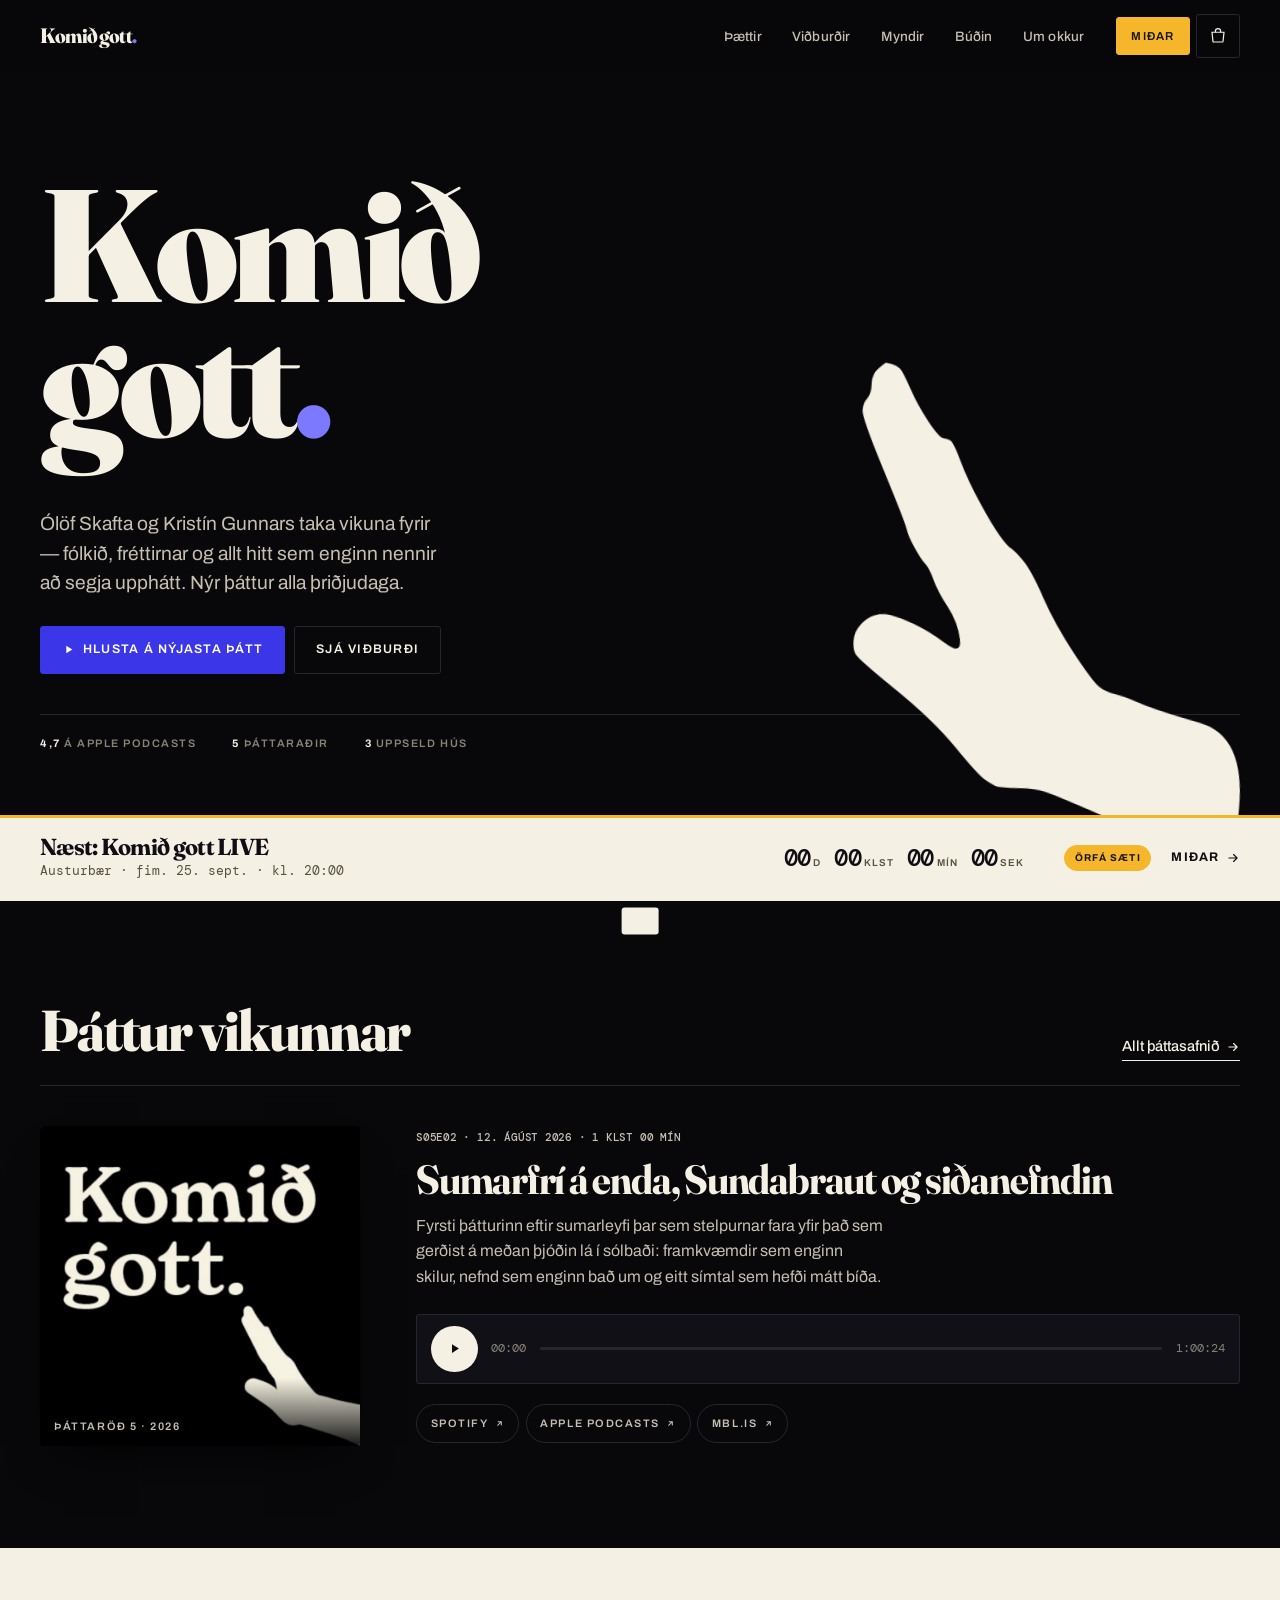
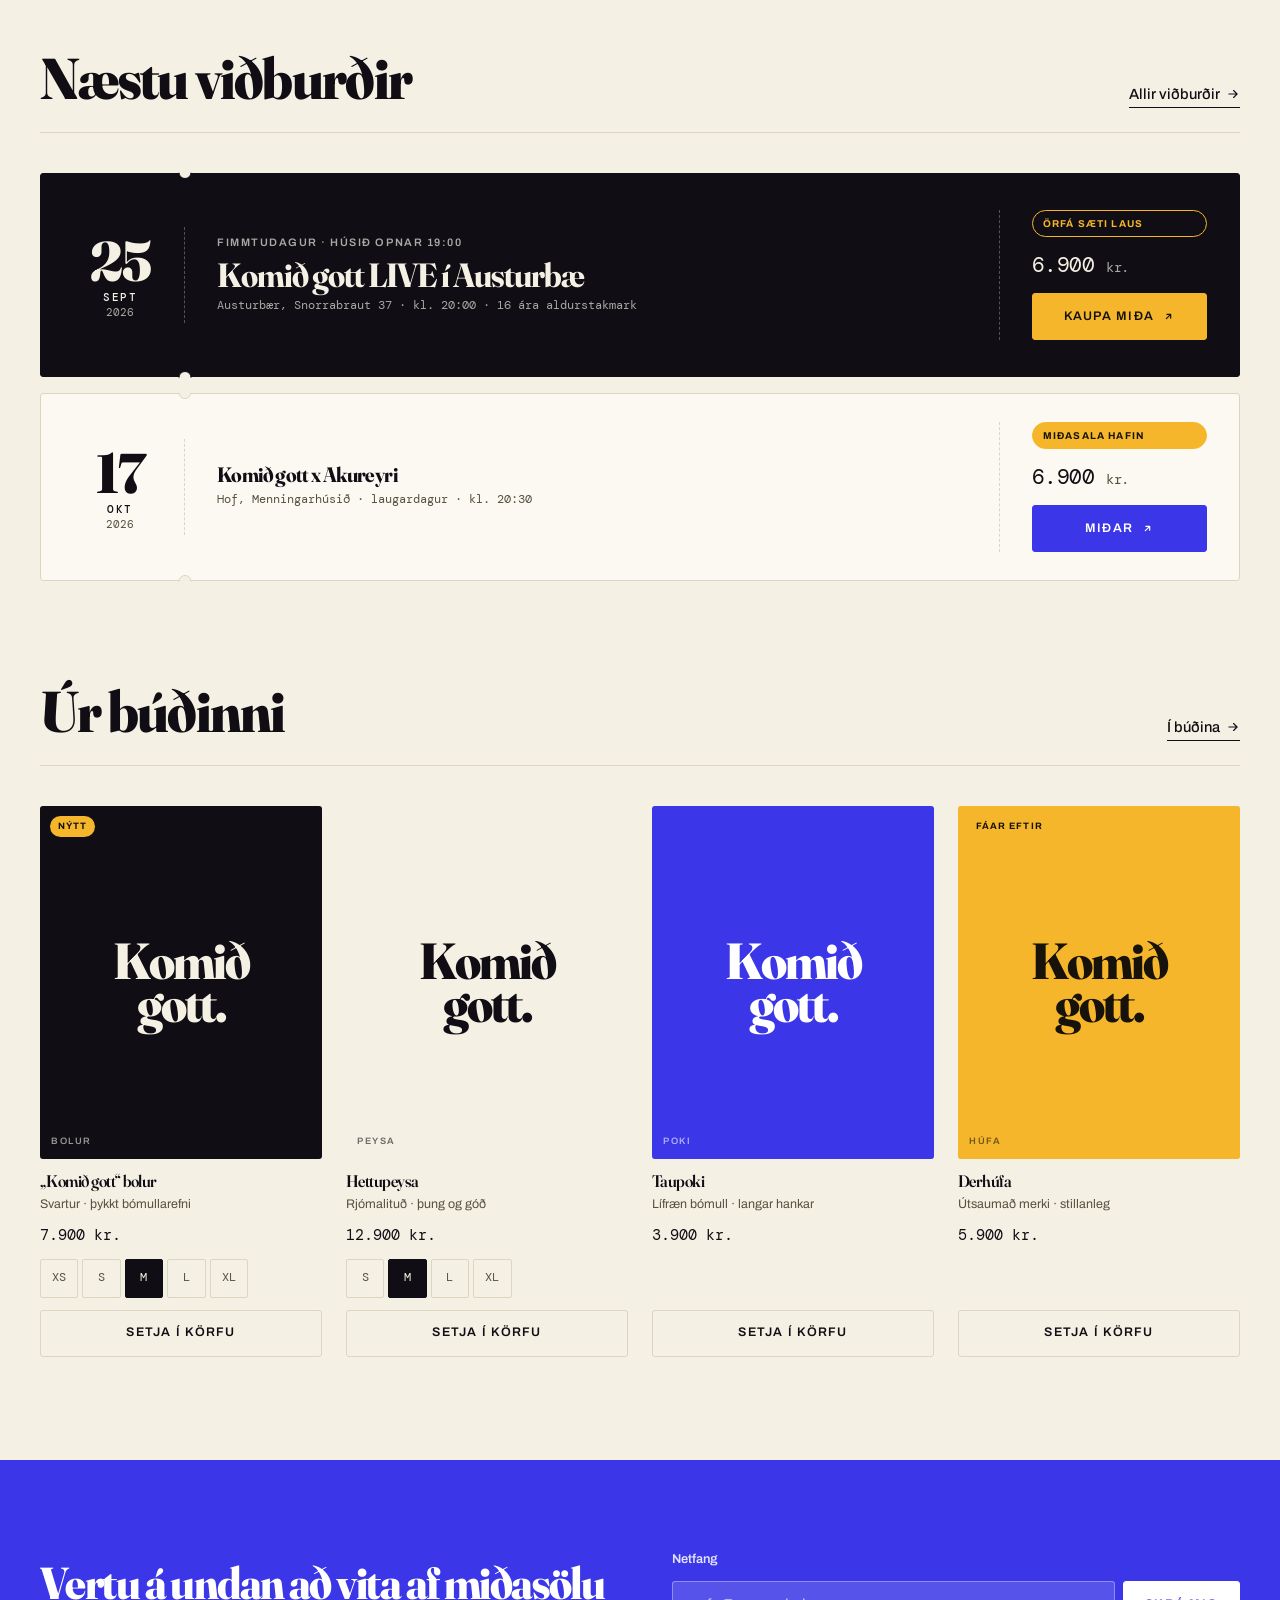
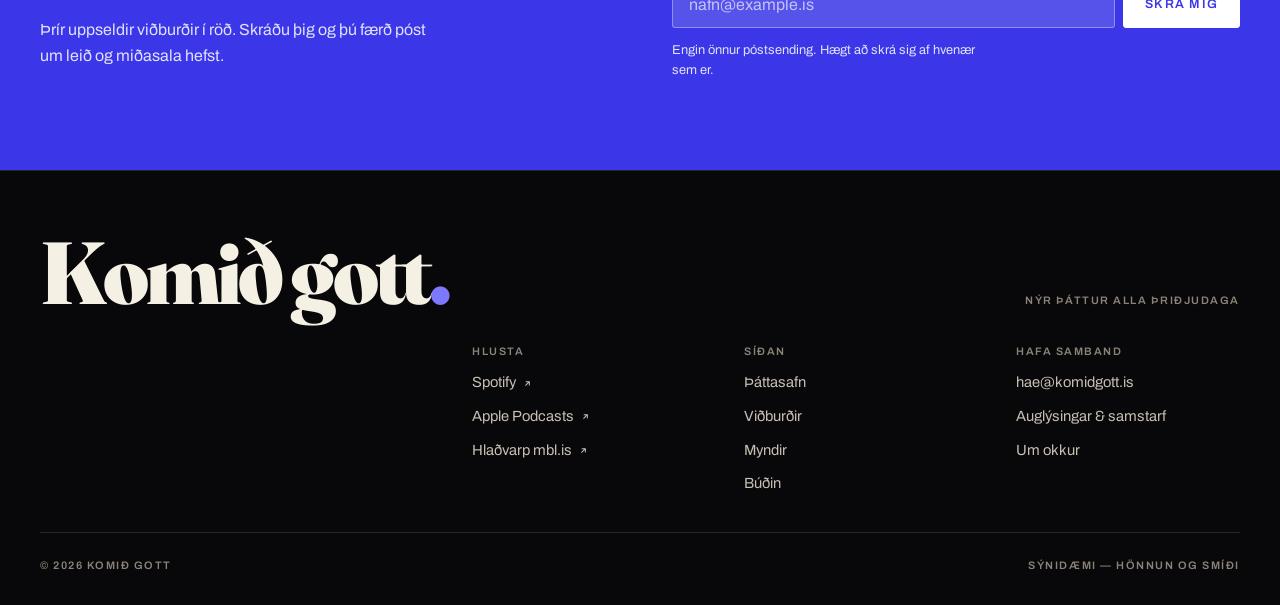
==== commit ceb2f35a: "Sex sjálfstæðar síður, vektorhönd og hreinsun eftir hönnunarúttekt Síðan er ekki lengur ein löng síð" ====
--- a/index.html
+++ b/index.html
@@ -8,7 +8,7 @@
 <meta name="theme-color" content="#08070A">
 
 <!-- Sýnidæmi: haldið utan við leitarvélar svo tilbúnu viðburðadagsetningarnar
-     hér að neðan rati ekki í Google undir nafni hlaðvarpsins.
+     rati ekki í Google undir nafni hlaðvarpsins.
      Fjarlægið þessa línu — og robots.txt — þegar síðan fer í loftið fyrir alvöru. -->
 <meta name="robots" content="noindex, nofollow">
 
@@ -26,35 +26,26 @@
 </head>
 
 <body>
-
 <a class="skip" href="#efni">Beint í efnið</a>
 
-<!-- ====================================================== HAUS ============ -->
 <header class="nav" id="nav">
   <div class="nav__inner">
-    <a class="nav__brand" href="#top" aria-label="Komið gott — forsíða">Komið gott<i>.</i></a>
-
-    <nav class="nav__nav" aria-label="Aðalvalmynd">
+    <a class="nav__brand" href="index.html">Komið gott<i>.</i></a>
+    <nav aria-label="Aðalvalmynd">
       <ul class="nav__links" id="navLinks">
-        <li><a href="#thaettir">Þættir</a></li>
-        <li><a href="#vidburdir">Viðburðir</a></li>
-        <li><a href="#myndir">Myndir</a></li>
-        <li><a href="#budin">Búðin</a></li>
-        <li><a href="#um">Um okkur</a></li>
+        <li><a href="thaettir.html">Þættir</a></li>
+        <li><a href="vidburdir.html">Viðburðir</a></li>
+        <li><a href="myndir.html">Myndir</a></li>
+        <li><a href="budin.html">Búðin</a></li>
+        <li><a href="um.html">Um okkur</a></li>
       </ul>
     </nav>
-
     <div class="nav__actions">
-      <a class="btn btn--flag btn--sm nav__tickets" href="#vidburdir">Miðar</a>
-
+      <a class="btn btn--flag btn--sm nav__tickets" href="vidburdir.html">Miðar</a>
       <button class="iconbtn" id="cartOpen" aria-label="Opna körfu">
-        <svg viewBox="0 0 24 24" fill="none" stroke="currentColor" stroke-width="1.6" aria-hidden="true">
-          <path d="M4 7h16l-1.3 12.2a1 1 0 0 1-1 .8H6.3a1 1 0 0 1-1-.9L4 7Z"/>
-          <path d="M8.5 7V5.6a3.5 3.5 0 0 1 7 0V7"/>
-        </svg>
+        <svg viewBox="0 0 24 24" fill="none" stroke="currentColor" stroke-width="1.6" aria-hidden="true"><path d="M4 7h16l-1.3 12.2a1 1 0 0 1-1 .8H6.3a1 1 0 0 1-1-.9L4 7Z"/><path d="M8.5 7V5.6a3.5 3.5 0 0 1 7 0V7"/></svg>
         <span class="iconbtn__count" id="cartCount" hidden>0</span>
       </button>
-
       <button class="iconbtn nav__toggle" id="navToggle" aria-expanded="false" aria-controls="navLinks" aria-label="Valmynd">
         <span class="burger"></span>
       </button>
@@ -62,86 +53,80 @@
   </div>
 </header>
 
-<main id="top">
-
-<!-- ====================================================== HERO ============ -->
-<section class="hero" id="efni">
-
+<main id="efni">
+
+<!-- ====================================================== PLAKAT ========== -->
+<section class="hero">
   <div class="hero__inner">
-    <p class="micro hero__eyebrow"><span class="pulse"></span>Hlaðvarp · Nýr þáttur alla þriðjudaga</p>
-
     <div class="hero__mark">
       <h1 class="hero__word">
         <span class="hero__line"><span>Komið</span></span>
         <span class="hero__line"><span>gott<i>.</i></span></span>
       </h1>
-      <div class="hand hero__hand" aria-hidden="true"><img src="assets/logo.jpg" alt=""></div>
+      <div class="hand hero__hand" aria-hidden="true">
+        <svg viewBox="0 0 845 1000" fill="currentColor"><path d="M39.4 0Q38.1 0 25.4 12.7Q12.7 25.4 13.9 45.7Q15.2 66 7.6 76.2Q0 86.3 0 101.5Q0 116.8 53.3 219.6Q106.6 322.3 111.7 337.6Q116.8 352.8 132 375.6Q147.2 398.5 156.1 406.1Q165 413.7 176.4 437.8Q187.8 461.9 210.7 491.1Q233.5 520.3 241.1 554.5Q248.7 588.8 211.9 566Q175.1 543.1 143.4 531.7Q111.7 520.3 93.9 517.8Q76.1 515.2 60.9 521.5Q45.7 527.9 34.3 543.1Q22.8 558.4 22.8 576.1Q22.8 593.9 29.1 604Q35.5 614.2 118 670Q200.5 725.9 251.3 777.9Q302 829.9 317.3 838.8Q332.5 847.7 341.4 850.3Q350.3 852.8 388.4 850.3Q426.4 847.7 456.9 856.6Q487.3 865.5 601.5 903.5Q715.7 941.6 777.9 970.8Q840.1 1000 842.7 1000Q845.2 1000 845.2 851.5Q845.2 703 750 684Q654.8 665 620.5 653.5Q586.3 642.1 568.5 639.6Q550.8 637.1 536.8 628.2Q522.8 619.3 478.4 563.5Q434 507.6 404.8 454.3Q375.6 401 356.6 381.9Q337.6 362.9 330 359.1Q322.3 355.3 304.6 335Q286.8 314.7 257.6 270.3Q228.4 225.9 210.7 189.1Q192.9 152.3 186.6 148.5Q180.2 144.7 171.3 144.7Q162.4 144.7 137.1 112.9Q111.7 81.2 93.9 48.2Q76.1 15.2 68.5 8.8Q60.9 2.5 50.8 1.3Q40.6 0 39.4 0Z"/></svg>
+      </div>
     </div>
 
     <p class="hero__lead">
       Ólöf Skafta og Kristín Gunnars taka vikuna fyrir — fólkið, fréttirnar og
-      allt hitt sem enginn nennir að segja upphátt.
+      allt hitt sem enginn nennir að segja upphátt. Nýr þáttur alla þriðjudaga.
     </p>
 
     <div class="hero__cta">
       <a class="btn" href="#nyjast">
-        <svg class="btn__i" viewBox="0 0 24 24" fill="currentColor" aria-hidden="true"><path d="M8 5v14l11-7z"/></svg>
+        <svg class="i" viewBox="0 0 24 24" fill="currentColor" aria-hidden="true"><path d="M8 5v14l11-7z"/></svg>
         Hlusta á nýjasta þátt
       </a>
-      <a class="btn btn--ghost" href="#vidburdir">Sjá viðburði</a>
+      <a class="btn btn--ghost" href="vidburdir.html">Sjá viðburði</a>
     </div>
 
     <ul class="hero__facts micro">
-      <li><b>4,7</b> ★ á Apple Podcasts</li>
+      <li><b>4,7</b> á Apple Podcasts</li>
       <li><b>5</b> þáttaraðir</li>
       <li><b>3</b> uppseld hús</li>
     </ul>
   </div>
 
-  <!-- Næsti viðburður: fullbreiður miðaborði, ekki fljótandi spjald -->
-  <a class="nextbar" href="#vidburdir">
-    <span class="nextbar__flag micro">Næsti viðburður</span>
-
+  <a class="nextbar" href="vidburdir.html">
     <span class="nextbar__main">
-      <b>Komið gott LIVE</b>
-      <span>Austurbær · fim. 25. sept. · kl. 20:00</span>
+      <b>Næst: Komið gott LIVE</b>
+      <span>Austurbær&nbsp;· fim.&nbsp;25.&nbsp;sept.&nbsp;· kl.&nbsp;20:00</span>
     </span>
-
-    <span class="nextbar__cd" id="countdown" aria-label="Tími til stefnu">
-      <span><b data-cd="d">–</b><i>d</i></span>
-      <span><b data-cd="h">–</b><i>klst</i></span>
-      <span><b data-cd="m">–</b><i>mín</i></span>
-      <span><b data-cd="s">–</b><i>sek</i></span>
+    <span class="nextbar__cd" aria-label="Tími til stefnu">
+      <span><b data-cd="d">00</b><i>d</i></span>
+      <span><b data-cd="h">00</b><i>klst</i></span>
+      <span><b data-cd="m">00</b><i>mín</i></span>
+      <span><b data-cd="s">00</b><i>sek</i></span>
     </span>
-
     <span class="nextbar__cta">
       <span class="tag tag--flag">Örfá sæti</span>
-      <span class="nextbar__go">Miðar <i>→</i></span>
+      <span class="nextbar__go">Miðar
+        <svg class="i" viewBox="0 0 24 24" fill="none" stroke="currentColor" stroke-width="2" stroke-linecap="round" stroke-linejoin="round" aria-hidden="true"><path d="M5 12h14M13 6l6 6-6 6"/></svg>
+      </span>
     </span>
   </a>
 </section>
 
-<!-- ============================================= NÝJASTI ÞÁTTUR =========== -->
+<!-- ================================================ ÞÁTTUR VIKUNNAR ======= -->
 <section class="band" id="nyjast">
   <div class="wrap">
-
-    <header class="shead">
-      <p class="micro">Nýjast í spilaranum</p>
+    <div class="shead">
       <h2>Þáttur vikunnar</h2>
-      <a class="shead__link tlink" href="#thaettir">Allt þáttasafnið →</a>
-    </header>
-
-    <div class="latest rise" data-rise>
+      <a class="tlink" href="thaettir.html">Allt þáttasafnið
+        <svg class="i" viewBox="0 0 24 24" fill="none" stroke="currentColor" stroke-width="2" stroke-linecap="round" stroke-linejoin="round" aria-hidden="true"><path d="M5 12h14M13 6l6 6-6 6"/></svg>
+      </a>
+    </div>
+
+    <div class="latest">
       <figure class="latest__art">
-        <img src="assets/logo.jpg" alt="Merki hlaðvarpsins Komið gott">
+        <img src="assets/logo.jpg" width="3000" height="3000" alt="Merki hlaðvarpsins Komið gott" fetchpriority="high">
         <figcaption class="micro">Þáttaröð 5 · 2026</figcaption>
       </figure>
 
       <div class="latest__body">
-        <p class="micro latest__meta">S05E02 <i>·</i> 12. ágúst 2026 <i>·</i> 1 klst 00 mín</p>
-
+        <p class="micro latest__meta data">S05E02 · 12. ágúst 2026 · 1 klst 00 mín</p>
         <h3 class="latest__title">Sumarfrí á enda, Sundabraut og siðanefndin</h3>
-
         <p class="latest__desc">
           Fyrsti þátturinn eftir sumarleyfi þar sem stelpurnar fara yfir það sem
           gerðist á meðan þjóðin lá í sólbaði: framkvæmdir sem enginn skilur,
@@ -150,73 +135,50 @@
 
         <div class="player">
           <button class="player__play" id="playBtn" aria-label="Spila sýnishorn">
-            <svg viewBox="0 0 24 24" fill="currentColor" aria-hidden="true"><path d="M8 5v14l11-7z"/></svg>
+            <svg class="i" viewBox="0 0 24 24" fill="currentColor" aria-hidden="true"><path d="M8 5v14l11-7z"/></svg>
           </button>
-          <span class="player__t data" id="playTime">00:00</span>
+          <span class="player__t" id="playTime">00:00</span>
           <span class="player__bar"><span class="player__fill" id="playFill"></span></span>
-          <span class="player__t data player__len">1:00:24</span>
+          <span class="player__t player__len">1:00:24</span>
         </div>
 
         <ul class="platforms micro">
-          <li><a href="https://open.spotify.com/show/0MOGvOhy1255O5DG4xU5uj" target="_blank" rel="noopener">Spotify <i>↗</i></a></li>
-          <li><a href="https://podcasts.apple.com/is/podcast/komi%C3%B0-gott/id1753137038" target="_blank" rel="noopener">Apple Podcasts <i>↗</i></a></li>
-          <li><a href="https://www.mbl.is/hladvarp/hlusta/komid-gott/" target="_blank" rel="noopener">mbl.is <i>↗</i></a></li>
+          <li><a href="https://open.spotify.com/show/0MOGvOhy1255O5DG4xU5uj" target="_blank" rel="noopener">Spotify
+            <svg class="i" viewBox="0 0 24 24" fill="none" stroke="currentColor" stroke-width="2.2" stroke-linecap="round" stroke-linejoin="round" aria-hidden="true"><path d="M8 16 16 8M9 8h7v7"/></svg></a></li>
+          <li><a href="https://podcasts.apple.com/is/podcast/komi%C3%B0-gott/id1753137038" target="_blank" rel="noopener">Apple Podcasts
+            <svg class="i" viewBox="0 0 24 24" fill="none" stroke="currentColor" stroke-width="2.2" stroke-linecap="round" stroke-linejoin="round" aria-hidden="true"><path d="M8 16 16 8M9 8h7v7"/></svg></a></li>
+          <li><a href="https://www.mbl.is/hladvarp/hlusta/komid-gott/" target="_blank" rel="noopener">mbl.is
+            <svg class="i" viewBox="0 0 24 24" fill="none" stroke="currentColor" stroke-width="2.2" stroke-linecap="round" stroke-linejoin="round" aria-hidden="true"><path d="M8 16 16 8M9 8h7v7"/></svg></a></li>
         </ul>
       </div>
     </div>
-
-  </div>
-</section>
-
-<!-- =================================================== ÞÆTTIR ============= -->
-<section class="band band--tight" id="thaettir">
+  </div>
+</section>
+
+<!-- ================================================= NÆSTU VIÐBURÐIR ===== -->
+<section class="band paper">
   <div class="wrap">
-
-    <header class="shead">
-      <p class="micro">Þáttasafn</p>
-      <h2>Allir þættir</h2>
-      <div class="filters" id="filters" role="group" aria-label="Sía eftir þáttaröð"></div>
-    </header>
-
-    <ul class="eps" id="eplist"></ul>
-
-    <div class="eps__more">
-      <button class="btn btn--ghost" id="moreBtn">Hlaða fleiri þáttum</button>
-    </div>
-
-  </div>
-</section>
-
-<!-- ================================================ VIÐBURÐIR ============= -->
-<section class="band paper" id="vidburdir">
-  <div class="wrap">
-
-    <header class="shead">
-      <p class="micro">Í beinni, fyrir framan fólk</p>
-      <h2>Viðburðir</h2>
-      <a class="shead__link tlink" href="#postlisti">Láta mig vita af miðasölu →</a>
-    </header>
-
-    <div class="tickets rise" data-rise>
-
+    <div class="shead">
+      <h2>Næstu viðburðir</h2>
+      <a class="tlink" href="vidburdir.html">Allir viðburðir
+        <svg class="i" viewBox="0 0 24 24" fill="none" stroke="currentColor" stroke-width="2" stroke-linecap="round" stroke-linejoin="round" aria-hidden="true"><path d="M5 12h14M13 6l6 6-6 6"/></svg>
+      </a>
+    </div>
+
+    <div class="tickets">
       <article class="ticket ticket--lead">
-        <div class="ticket__date">
-          <b>25</b><span>sept</span><i>2026</i>
-        </div>
+        <div class="ticket__date"><b>25</b><span>sept</span><i>2026</i></div>
         <div class="ticket__body">
           <p class="micro ticket__kicker">Fimmtudagur · húsið opnar 19:00</p>
           <h3>Komið gott LIVE í Austurbæ</h3>
           <p class="ticket__where">Austurbær, Snorrabraut 37 · kl. 20:00 · 16 ára aldurstakmark</p>
-          <p class="ticket__note">
-            Þátturinn tekinn upp fyrir framan fullan sal, með gestum sem vita
-            ekki alveg hvað þeir eru búnir að samþykkja.
-          </p>
         </div>
         <div class="ticket__buy">
           <span class="tag tag--flag">Örfá sæti laus</span>
-          <p class="ticket__price">6.900 <i>kr.</i></p>
-          <a class="btn btn--flag btn--block" href="https://tix.is" target="_blank" rel="noopener">Kaupa miða <i>↗</i></a>
-          <p class="micro ticket__fine">Miðasala í gegnum Tix</p>
+          <p class="ticket__price">6.900&nbsp;<i>kr.</i></p>
+          <a class="btn btn--flag btn--block" href="https://tix.is" target="_blank" rel="noopener">Kaupa miða
+            <svg class="i" viewBox="0 0 24 24" fill="none" stroke="currentColor" stroke-width="2.2" stroke-linecap="round" stroke-linejoin="round" aria-hidden="true"><path d="M8 16 16 8M9 8h7v7"/></svg>
+          </a>
         </div>
       </article>
 
@@ -228,217 +190,86 @@
         </div>
         <div class="ticket__buy">
           <span class="tag tag--flag">Miðasala hafin</span>
-          <p class="ticket__price">6.900 <i>kr.</i></p>
-          <a class="btn btn--block" href="https://tix.is" target="_blank" rel="noopener">Miðar <i>↗</i></a>
+          <p class="ticket__price">6.900&nbsp;<i>kr.</i></p>
+          <a class="btn btn--block" href="https://tix.is" target="_blank" rel="noopener">Miðar
+            <svg class="i" viewBox="0 0 24 24" fill="none" stroke="currentColor" stroke-width="2.2" stroke-linecap="round" stroke-linejoin="round" aria-hidden="true"><path d="M8 16 16 8M9 8h7v7"/></svg>
+          </a>
         </div>
       </article>
-
-      <article class="ticket">
-        <div class="ticket__date"><b>04</b><span>des</span><i>2026</i></div>
-        <div class="ticket__body">
-          <h3>Jólaþátturinn í Iðnó</h3>
-          <p class="ticket__where">Iðnó, Vonarstræti 3 · föstudagur · kl. 20:00</p>
-        </div>
-        <div class="ticket__buy">
-          <span class="tag">Miðasala hefst 1. okt.</span>
-          <p class="ticket__price">7.900 <i>kr.</i></p>
-          <a class="btn btn--ghost btn--block" href="#postlisti">Láta vita</a>
-        </div>
-      </article>
-
-    </div>
-
-    <div class="past rise" data-rise>
-      <p class="micro past__label">Liðnir viðburðir</p>
-      <ul class="past__list">
-        <li><b>21. maí 2026</b> Austurbær <span class="tag tag--sold">Uppselt</span> <a class="tlink" href="#myndir">Myndir</a></li>
-        <li><b>15. maí 2025</b> Austurbær <span class="tag tag--sold">Uppselt</span> <a class="tlink" href="#myndir">Myndir</a></li>
-        <li><b>5. des. 2024</b> Iðnó <span class="tag tag--sold">Uppselt</span> <a class="tlink" href="#myndir">Myndir</a></li>
-      </ul>
-    </div>
-
-  </div>
-</section>
-
-<!-- =================================================== MYNDIR ============= -->
-<section class="band" id="myndir">
+    </div>
+  </div>
+</section>
+
+<!-- ==================================================== BÚÐIN (SÝNI) ===== -->
+<section class="band paper" style="padding-top:0">
   <div class="wrap">
-
-    <header class="shead">
-      <p class="micro">Úr salnum</p>
-      <h2>Myndir af viðburðum</h2>
-      <p class="shead__note">Smelltu á mynd til að stækka hana.</p>
-    </header>
-
-    <div class="shots rise" data-rise id="gallery">
-
-      <button class="shot shot--lead" data-cap="Austurbær" data-sub="21. maí 2026 · uppselt hús" data-img="assets/tvaer.jpg">
-        <img src="assets/tvaer.jpg" alt="Ólöf Skaftadóttir og Kristín Gunnarsdóttir">
-        <span class="shot__cap">
-          <b>Austurbær</b>
-          <span class="micro">21. maí 2026 · uppselt hús</span>
-        </span>
-      </button>
-
-      <button class="shot" data-cap="Baksviðs" data-sub="Austurbær · maí 2026">
-        <span class="shot__art" style="--base:#0D0C11; --tint:#7C79FF; --mx:28%; --my:20%"></span>
-        <span class="shot__cap">
-          <b>Baksviðs</b>
-          <span class="micro">Austurbær · maí 2026</span>
-        </span>
-      </button>
-
-      <button class="shot" data-cap="Salurinn" data-sub="Austurbær · maí 2026">
-        <span class="shot__art" style="--base:#13100A; --tint:#F5B62B; --mx:70%; --my:74%"></span>
-        <span class="shot__cap">
-          <b>Salurinn</b>
-          <span class="micro">Austurbær · maí 2026</span>
-        </span>
-      </button>
-
-      <button class="shot" data-cap="Jólaþátturinn" data-sub="Iðnó · desember 2024">
-        <span class="shot__art" style="--base:#141319; --tint:#F4F0E4; --mx:42%; --my:30%"></span>
-        <span class="shot__cap">
-          <b>Jólaþátturinn</b>
-          <span class="micro">Iðnó · des. 2024</span>
-        </span>
-      </button>
-
-      <button class="shot" data-cap="Gestir kvöldsins" data-sub="Iðnó · desember 2024">
-        <span class="shot__art" style="--base:#0C0B10; --tint:#3B37E8; --mx:20%; --my:80%"></span>
-        <span class="shot__cap">
-          <b>Gestir kvöldsins</b>
-          <span class="micro">Iðnó · des. 2024</span>
-        </span>
-      </button>
-
-      <button class="shot shot--wide" data-cap="Eftir þáttinn" data-sub="Austurbær · maí 2025">
-        <span class="shot__art" style="--base:#0F0E13; --tint:#F4F0E4; --mx:64%; --my:40%"></span>
-        <span class="shot__cap">
-          <b>Eftir þáttinn</b>
-          <span class="micro">Austurbær · maí 2025</span>
-        </span>
-      </button>
-
-    </div>
-
-    <p class="micro shots__note">☞ Sýnishorn — hér birtast myndir ljósmyndara kvöldsins.</p>
-
-  </div>
-</section>
-
-<!-- =================================================== BÚÐIN ============== -->
-<section class="band paper" id="budin">
-  <div class="wrap">
-
-    <header class="shead">
-      <p class="micro">Vefverslun</p>
-      <h2>Búðin</h2>
-      <p class="shead__note">Frí heimsending á höfuðborgarsvæðinu. Póstsent um allt land.</p>
-    </header>
-
-    <div class="products" id="products"></div>
-
-    <p class="micro shop__note">
-      ☞ Sýnidæmi — í raunútgáfu tengist karfan greiðslugátt og lagerstaða uppfærist sjálfkrafa.
-    </p>
-
-  </div>
-</section>
-
-<!-- ================================================= UM OKKUR ============= -->
-<section class="band" id="um">
-  <div class="wrap about">
-
-    <figure class="about__photo rise" data-rise>
-      <img src="assets/tvaer.jpg" alt="Ólöf Skaftadóttir og Kristín Gunnarsdóttir">
-    </figure>
-
-    <div class="about__text rise" data-rise>
-      <p class="micro">Um okkur</p>
-      <h2>Tvær sem segja það sem hinar hugsa</h2>
-      <p class="about__lead">
-        Komið gott byrjaði sem samtal sem átti aldrei að fara í loftið. Í dag er
-        það eitt hlustaðasta hlaðvarp landsins — vikulegt uppgjör á fréttum,
-        fólki og því sem má víst ekki ræða.
-      </p>
-
-      <dl class="hosts">
-        <div>
-          <dt>Ólöf Skaftadóttir</dt>
-          <dd>Blaðamaður og fyrrverandi ritstjóri Fréttablaðsins. Spyr þess sem aðrir sleppa.</dd>
-        </div>
-        <div>
-          <dt>Kristín Gunnarsdóttir</dt>
-          <dd>Hönnuður. Sér um að ekkert kvöld endi án þess að einhver roðni.</dd>
-        </div>
-      </dl>
-
-      <ul class="stats">
-        <li><b>4,7★</b><span class="micro">154 einkunnir</span></li>
-        <li><b>5</b><span class="micro">þáttaraðir</span></li>
-        <li><b>120+</b><span class="micro">þættir</span></li>
-        <li><b>3</b><span class="micro">uppseld hús</span></li>
-      </ul>
-    </div>
-
-  </div>
-</section>
-
-<!-- ================================================ PÓSTLISTI ============= -->
+    <div class="shead">
+      <h2>Úr búðinni</h2>
+      <a class="tlink" href="budin.html">Í búðina
+        <svg class="i" viewBox="0 0 24 24" fill="none" stroke="currentColor" stroke-width="2" stroke-linecap="round" stroke-linejoin="round" aria-hidden="true"><path d="M5 12h14M13 6l6 6-6 6"/></svg>
+      </a>
+    </div>
+    <div class="products" id="products" data-limit="4"></div>
+  </div>
+</section>
+
+<!-- ================================================= PÓSTLISTI =========== -->
 <section class="signup" id="postlisti">
   <div class="wrap signup__inner">
-    <div class="signup__text">
-      <p class="micro">Póstlisti</p>
+    <div>
       <h2>Vertu á undan að vita af miðasölu</h2>
       <p>Þrír uppseldir viðburðir í röð. Skráðu þig og þú færð póst um leið og miðasala hefst.</p>
     </div>
 
     <form class="form" id="signupForm" novalidate>
-      <label class="vh" for="email">Netfang</label>
+      <label for="email">Netfang</label>
       <div class="form__row">
-        <input id="email" name="email" type="email" placeholder="netfangið þitt" autocomplete="email" required>
-        <button class="btn" type="submit">Skrá</button>
-      </div>
-      <p class="micro form__fine">Engin önnur póstsending. Hægt að skrá sig af hvenær sem er.</p>
+        <input id="email" name="email" type="email" inputmode="email" placeholder="nafn@example.is"
+               autocomplete="email" spellcheck="false" required aria-describedby="emailErr">
+        <button class="btn" type="submit">Skrá mig</button>
+      </div>
+      <p class="form__err" id="emailErr" hidden>Netfangið vantar @ eða endingu — dæmi: nafn@example.is</p>
+      <p class="form__fine">Engin önnur póstsending. Hægt að skrá sig af hvenær sem er.</p>
     </form>
   </div>
 </section>
 
 </main>
 
-<!-- ==================================================== FÓTUR ============= -->
 <footer class="footer">
   <div class="wrap">
     <div class="footer__top">
       <p class="footer__word">Komið gott<i>.</i></p>
-      <p class="footer__tag micro">Nýr þáttur alla þriðjudaga</p>
+      <p class="micro">Nýr þáttur alla þriðjudaga</p>
     </div>
 
     <div class="footer__cols">
       <div>
-        <h3 class="micro">Hlusta</h3>
+        <h2>Hlusta</h2>
         <ul>
-          <li><a href="https://open.spotify.com/show/0MOGvOhy1255O5DG4xU5uj" target="_blank" rel="noopener">Spotify</a></li>
-          <li><a href="https://podcasts.apple.com/is/podcast/komi%C3%B0-gott/id1753137038" target="_blank" rel="noopener">Apple Podcasts</a></li>
-          <li><a href="https://www.mbl.is/hladvarp/hlusta/komid-gott/" target="_blank" rel="noopener">Hlaðvarp mbl.is</a></li>
+          <li><a href="https://open.spotify.com/show/0MOGvOhy1255O5DG4xU5uj" target="_blank" rel="noopener">Spotify
+            <svg class="i" viewBox="0 0 24 24" fill="none" stroke="currentColor" stroke-width="2.2" stroke-linecap="round" stroke-linejoin="round" aria-hidden="true"><path d="M8 16 16 8M9 8h7v7"/></svg></a></li>
+          <li><a href="https://podcasts.apple.com/is/podcast/komi%C3%B0-gott/id1753137038" target="_blank" rel="noopener">Apple Podcasts
+            <svg class="i" viewBox="0 0 24 24" fill="none" stroke="currentColor" stroke-width="2.2" stroke-linecap="round" stroke-linejoin="round" aria-hidden="true"><path d="M8 16 16 8M9 8h7v7"/></svg></a></li>
+          <li><a href="https://www.mbl.is/hladvarp/hlusta/komid-gott/" target="_blank" rel="noopener">Hlaðvarp mbl.is
+            <svg class="i" viewBox="0 0 24 24" fill="none" stroke="currentColor" stroke-width="2.2" stroke-linecap="round" stroke-linejoin="round" aria-hidden="true"><path d="M8 16 16 8M9 8h7v7"/></svg></a></li>
         </ul>
       </div>
       <div>
-        <h3 class="micro">Síðan</h3>
+        <h2>Síðan</h2>
         <ul>
-          <li><a href="#thaettir">Þáttasafn</a></li>
-          <li><a href="#vidburdir">Viðburðir</a></li>
-          <li><a href="#myndir">Myndir</a></li>
-          <li><a href="#budin">Búðin</a></li>
+          <li><a href="thaettir.html">Þáttasafn</a></li>
+          <li><a href="vidburdir.html">Viðburðir</a></li>
+          <li><a href="myndir.html">Myndir</a></li>
+          <li><a href="budin.html">Búðin</a></li>
         </ul>
       </div>
       <div>
-        <h3 class="micro">Hafa samband</h3>
+        <h2>Hafa samband</h2>
         <ul>
           <li><a href="mailto:hae@komidgott.is">hae@komidgott.is</a></li>
           <li><a href="mailto:auglysingar@komidgott.is">Auglýsingar &amp; samstarf</a></li>
-          <li><a href="https://instagram.com" target="_blank" rel="noopener">Instagram</a></li>
+          <li><a href="um.html">Um okkur</a></li>
         </ul>
       </div>
     </div>
@@ -450,20 +281,17 @@
   </div>
 </footer>
 
-<!-- ==================================================== KARFA ============= -->
 <div class="scrim" id="scrim"></div>
 
 <aside class="cart" id="cart" aria-label="Karfa" aria-hidden="true">
   <div class="cart__head">
     <h2>Karfan þín</h2>
     <button class="iconbtn" id="cartClose" aria-label="Loka körfu">
-      <svg viewBox="0 0 24 24" fill="none" stroke="currentColor" stroke-width="1.8" aria-hidden="true"><path d="m6 6 12 12M18 6 6 18"/></svg>
+      <svg viewBox="0 0 24 24" fill="none" stroke="currentColor" stroke-width="1.8" stroke-linecap="round" aria-hidden="true"><path d="m6 6 12 12M18 6 6 18"/></svg>
     </button>
   </div>
-
   <ul class="cart__items" id="cartItems"></ul>
-  <p class="cart__empty" id="cartEmpty">Karfan er tóm.<br><a class="tlink" href="#budin" data-close-cart>Kíktu í búðina</a></p>
-
+  <p class="cart__empty" id="cartEmpty">Karfan er tóm.<br><a href="budin.html">Kíktu í búðina</a></p>
   <div class="cart__foot">
     <div class="cart__total">
       <span class="micro">Samtals</span>
@@ -474,18 +302,6 @@
   </div>
 </aside>
 
-<!-- ================================================= LIGHTBOX ============= -->
-<div class="lightbox" id="lightbox" role="dialog" aria-modal="true" aria-label="Mynd">
-  <div class="lightbox__stage">
-    <div class="lightbox__frame" id="lightboxFrame">
-      <button class="iconbtn lightbox__x" id="lightboxClose" aria-label="Loka">
-        <svg viewBox="0 0 24 24" fill="none" stroke="currentColor" stroke-width="1.8" aria-hidden="true"><path d="m6 6 12 12M18 6 6 18"/></svg>
-      </button>
-    </div>
-    <p class="lightbox__cap micro"><b id="lightboxCap"></b> <span id="lightboxSub"></span></p>
-  </div>
-</div>
-
 <div class="toast" id="toast" role="status" aria-live="polite"></div>
 
 <script src="assets/app.js"></script>
--- a/assets/styles.css
+++ b/assets/styles.css
@@ -1,45 +1,46 @@
 /* ==========================================================================
    Komið gott
-   Skrifað farsíma-fyrst: grunnstílarnir eru símaútlitið, breiðari skjáir
-   fá viðbætur í min-width fyrirspurnum neðar í skránni.
+   Farsíma-fyrst: grunnstílarnir eru símaútlitið, breiðari skjáir fá
+   viðbætur í min-width fyrirspurnum neðar.
    ========================================================================== */
 
 :root {
   color-scheme: dark;
 
-  /* Grunnur — svartur er úr cover-artinu, aðeins kaldur */
   --ink:        #08070A;
   --ink-1:      #101016;
   --ink-2:      #191922;
   --line:       #26262F;
 
-  /* Pappír */
   --paper:      #F4F0E4;
   --paper-card: #FBF9F2;
   --paper-line: #DCD5C2;
 
-  /* Texti */
   --on-ink:     #F4F0E4;
   --on-ink-2:   #C6BFB2;
-  --on-ink-3:   #86806F;
+  --on-ink-3:   #8A8478;
   --on-paper:   #100E14;
-  --on-paper-2: #57513F;
-
-  /* Áherslur */
+  --on-paper-2: #56503E;
+
   --signal:     #3B37E8;
   --signal-2:   #7C79FF;
   --flag:       #F5B62B;
 
-  /* Letur */
   --display: "Fraunces", "Iowan Old Style", Georgia, serif;
   --body: "Archivo", "Helvetica Neue", Arial, sans-serif;
   --data: "DM Mono", ui-monospace, "SF Mono", Menlo, monospace;
 
-  /* Mál */
   --gutter: 1.25rem;
   --max: 80rem;
+  --nav-h: 3.75rem;
   --r: 3px;
   --ease: cubic-bezier(.22, .68, .3, 1);
+
+  /* Vafraflötur sem við teiknuðum ekki sjálf — þeir bera hönnunina líka */
+  accent-color: var(--signal);
+  caret-color: var(--signal-2);
+  scrollbar-color: var(--line) var(--ink);
+  scrollbar-width: thin;
 }
 
 *, *::before, *::after { box-sizing: border-box; }
@@ -47,7 +48,7 @@
 html {
   -webkit-text-size-adjust: 100%;
   scroll-behavior: smooth;
-  scroll-padding-top: 5rem;
+  scroll-padding-top: calc(var(--nav-h) + 1rem);
 }
 
 body {
@@ -60,13 +61,21 @@
   font-synthesis-weight: none;
   -webkit-font-smoothing: antialiased;
   overflow-x: hidden;
-}
-
-img { max-width: 100%; display: block; }
-a { color: inherit; }
-button { font: inherit; }
-
-:focus-visible { outline: 2px solid var(--signal-2); outline-offset: 3px; border-radius: 2px; }
+  touch-action: manipulation;
+  -webkit-tap-highlight-color: rgba(124, 121, 255, 0.24);
+}
+
+img, svg { display: block; max-width: 100%; }
+a { color: inherit; text-underline-offset: 0.22em; text-decoration-thickness: 1px; }
+button { font: inherit; color: inherit; }
+
+:focus-visible {
+  outline: 2px solid var(--signal-2);
+  outline-offset: 3px;
+  border-radius: 2px;
+}
+.paper :focus-visible { outline-color: var(--signal); }
+
 ::selection { background: var(--signal); color: #fff; }
 
 .vh {
@@ -76,13 +85,13 @@
 }
 
 .skip {
-  position: absolute; left: 50%; top: 0.5rem;
-  transform: translate(-50%, -200%);
-  z-index: 200;
+  position: absolute; left: 50%; top: 0.5rem; z-index: 200;
+  transform: translate(-50%, -250%);
   padding: 0.7rem 1.1rem;
   background: var(--paper); color: var(--on-paper);
   border-radius: var(--r);
   font-size: 0.85rem; font-weight: 600; text-decoration: none;
+  transition: transform 0.2s var(--ease);
 }
 .skip:focus { transform: translate(-50%, 0); }
 
@@ -95,7 +104,7 @@
   font-variation-settings: "opsz" 144, "SOFT" 16, "WONK" 1;
   font-weight: 700;
   line-height: 0.98;
-  letter-spacing: -0.025em;
+  letter-spacing: -0.03em;
   text-wrap: balance;
   margin: 0;
 }
@@ -103,18 +112,16 @@
 p, ul, ol, dl, dd, figure { margin: 0; padding: 0; }
 li { list-style: none; }
 
-/* Smáletrið — burðarstoð í stigveldinu, ekki skraut */
+/* Smáletur fyrir gögn og myndatexta — aldrei sem merkimiði ofan á fyrirsögn */
 .micro {
-  font-family: var(--body);
-  font-size: 0.66rem;
+  font-size: 0.68rem;
   font-weight: 600;
-  letter-spacing: 0.18em;
+  letter-spacing: 0.14em;
   text-transform: uppercase;
   line-height: 1.5;
   color: var(--on-ink-3);
 }
 .paper .micro, .ticket .micro { color: var(--on-paper-2); }
-.micro i { font-style: normal; opacity: 0.45; }
 
 .data {
   font-family: var(--data);
@@ -123,17 +130,23 @@
 }
 
 .tlink {
-  color: inherit;
+  display: inline-flex;
+  align-items: center;
+  gap: 0.4rem;
   text-decoration: none;
+  font-size: 0.92rem;
+  font-weight: 500;
   background-image: linear-gradient(currentColor, currentColor);
   background-size: 100% 1px;
   background-position: 0 100%;
   background-repeat: no-repeat;
-  padding-bottom: 1px;
-  transition: background-size 0.3s var(--ease), color 0.2s var(--ease);
-}
-.tlink:hover { background-size: 100% 2px; color: var(--signal-2); }
+  padding-bottom: 2px;
+  transition: color 0.2s var(--ease), background-size 0.3s var(--ease);
+}
+.tlink:hover { color: var(--signal-2); background-size: 100% 2px; }
 .paper .tlink:hover { color: var(--signal); }
+.tlink .i { width: 14px; height: 14px; transition: transform 0.25s var(--ease); }
+.tlink:hover .i { transform: translateX(3px); }
 
 /* --------------------------------------------------------------------------
    Umgjörð
@@ -146,59 +159,40 @@
   padding-inline: var(--gutter);
 }
 
-.band { padding-block: 3.75rem; }
-.band--tight { padding-top: 0; }
-
-.paper {
-  background: var(--paper);
-  color: var(--on-paper);
-}
-
-/* Fyrirsögn hluta */
+.band { padding-block: 3.5rem; }
+.paper { background: var(--paper); color: var(--on-paper); }
+
 .shead {
-  display: grid;
-  gap: 0.6rem;
-  padding-bottom: 1.5rem;
+  display: flex;
+  flex-wrap: wrap;
+  align-items: baseline;
+  justify-content: space-between;
+  gap: 0.75rem 2rem;
+  padding-bottom: 1.25rem;
   margin-bottom: 2rem;
   border-bottom: 1px solid var(--line);
 }
 .paper .shead { border-bottom-color: var(--paper-line); }
-
-.shead h2 {
-  font-size: clamp(2.35rem, 11vw, 3.6rem);
-  font-weight: 800;
-  letter-spacing: -0.035em;
-}
-
-.shead__link { font-size: 0.9rem; text-decoration: none; justify-self: start; }
-.shead__note { font-size: 0.9rem; color: var(--on-ink-2); max-width: 40ch; }
-.paper .shead__note { color: var(--on-paper-2); }
-
-/* --------------------------------------------------------------------------
-   Höndin úr merkinu, klippt út með screen-blend.
-   Blendið krefst þess að enginn forfaðir myndi stöflunarsamhengi —
-   þess vegna hefur hvorki .hero né .hero__inner z-index.
-   -------------------------------------------------------------------------- */
-
-.hand {
-  --hw: 150px;
-  width: var(--hw);
-  height: calc(var(--hw) * 1.5833);
-  position: relative;
-  overflow: hidden;
-  mix-blend-mode: screen;
-  flex: none;
-  pointer-events: none;
-}
-
-.hand img {
-  position: absolute;
-  width: calc(var(--hw) * 3.3333);
-  height: calc(var(--hw) * 3.3333);
-  max-width: none;
-  left: calc(var(--hw) * -1.9167);
-  top: calc(var(--hw) * -1.75);
-}
+.shead h2 { font-size: clamp(2.1rem, 10vw, 3.2rem); font-weight: 800; }
+
+/* Haus undirsíðu */
+.phead { padding-block: 2.5rem 2rem; }
+.phead h1 {
+  font-size: clamp(2.8rem, 15vw, 6rem);
+  font-weight: 900;
+  font-variation-settings: "opsz" 144, "SOFT" 10, "WONK" 1;
+  letter-spacing: -0.04em;
+}
+.phead p { margin-top: 1rem; max-width: 46ch; color: var(--on-ink-2); }
+/* Rjómaopnan getur verið á foreldrinu, ekki á .phead sjálfu */
+.paper .phead p, .phead.paper p { color: var(--on-paper-2); }
+
+/* --------------------------------------------------------------------------
+   Höndin — vektor rakinn úr merkinu, því JPG-in var of mjúk í stækkun
+   -------------------------------------------------------------------------- */
+
+.hand { color: var(--on-ink); flex: none; }
+.hand svg { width: 100%; height: auto; }
 
 /* --------------------------------------------------------------------------
    Hnappar og merkimiðar
@@ -210,15 +204,16 @@
   display: inline-flex;
   align-items: center;
   justify-content: center;
-  gap: 0.55rem;
-  padding: 0.95rem 1.35rem;
+  gap: 0.5rem;
+  min-height: 2.9rem;
+  padding: 0.8rem 1.3rem;
   background: var(--bg);
   color: var(--fg);
   border: 1px solid var(--bg);
   border-radius: var(--r);
   font-size: 0.78rem;
   font-weight: 600;
-  letter-spacing: 0.11em;
+  letter-spacing: 0.1em;
   text-transform: uppercase;
   text-decoration: none;
   white-space: nowrap;
@@ -228,8 +223,7 @@
 }
 .btn:hover { --bg: var(--signal-2); transform: translateY(-2px); }
 .btn:active { transform: none; }
-.btn i { font-style: normal; }
-.btn__i { width: 13px; height: 13px; }
+.btn .i { width: 13px; height: 13px; }
 
 .btn--ghost { --bg: transparent; --fg: var(--on-ink); border-color: var(--line); }
 .btn--ghost:hover { --bg: var(--on-ink); --fg: var(--ink); border-color: var(--on-ink); }
@@ -240,39 +234,34 @@
 .btn--flag:hover { --bg: #FFC94E; }
 
 .btn--block { width: 100%; }
-.btn--sm { padding: 0.6rem 0.95rem; font-size: 0.72rem; }
-
+.btn--sm { min-height: 2.4rem; padding: 0.55rem 0.9rem; font-size: 0.72rem; }
 .btn[aria-disabled="true"] { opacity: 0.4; pointer-events: none; }
 
 .tag {
   display: inline-flex;
   align-items: center;
   gap: 0.35rem;
-  padding: 0.3rem 0.6rem;
+  padding: 0.28rem 0.6rem;
   border: 1px solid currentColor;
   border-radius: 999px;
   font-size: 0.62rem;
   font-weight: 700;
-  letter-spacing: 0.14em;
+  letter-spacing: 0.12em;
   text-transform: uppercase;
   white-space: nowrap;
   color: var(--on-ink-3);
 }
 .paper .tag, .ticket .tag { color: var(--on-paper-2); }
 .tag--flag { color: var(--flag); }
-.ticket--lead .tag--flag { color: var(--flag); }
-.tag--sold { opacity: 0.75; }
-
-.pulse {
-  width: 6px; height: 6px;
-  border-radius: 50%;
-  background: var(--flag);
-  animation: pulse 2.4s var(--ease) infinite;
-}
-@keyframes pulse {
-  0%, 100% { opacity: 1; transform: scale(1); }
-  50%      { opacity: 0.3; transform: scale(0.7); }
-}
+
+/* Gulur texti á rjómalitum fleti mælist 1,6:1. Á ljósum grunni verður
+   miðinn því fylltur með dökkum texta í staðinn fyrir útlínu. */
+.paper .tag--flag,
+.nextbar .tag--flag { background: var(--flag); border-color: var(--flag); color: #17130A; }
+
+/* Svarti miðinn er dökkur þótt hann standi á rjómaopnu — þar heldur
+   útlínuútgáfan sér og mælist 10,6:1. */
+.ticket--lead .tag--flag { background: transparent; border-color: currentColor; color: var(--flag); }
 
 /* --------------------------------------------------------------------------
    Haus
@@ -282,10 +271,10 @@
   position: sticky;
   top: 0;
   z-index: 60;
-  background: rgba(8, 7, 10, 0.78);
-  backdrop-filter: blur(16px) saturate(1.4);
+  background: rgba(8, 7, 10, 0.82);
+  backdrop-filter: blur(16px);
   border-bottom: 1px solid transparent;
-  transition: border-color 0.3s var(--ease), background-color 0.3s var(--ease);
+  transition: border-color 0.3s var(--ease);
 }
 .nav[data-stuck="true"] { border-bottom-color: var(--line); }
 
@@ -294,7 +283,7 @@
   max-width: var(--max);
   margin-inline: auto;
   padding-inline: var(--gutter);
-  height: 3.75rem;
+  height: var(--nav-h);
   display: flex;
   align-items: center;
   gap: 0.5rem;
@@ -305,21 +294,18 @@
   font-variation-settings: "opsz" 144, "SOFT" 16, "WONK" 1;
   font-weight: 800;
   font-size: 1.15rem;
-  letter-spacing: -0.035em;
+  letter-spacing: -0.04em;
   text-decoration: none;
   margin-right: auto;
   white-space: nowrap;
 }
 .nav__brand i { font-style: normal; color: var(--signal-2); }
 
-.nav__nav { display: contents; }
-
 .nav__links {
   position: fixed;
-  inset: 3.75rem 0 auto 0;
+  inset: var(--nav-h) 0 auto 0;
   display: grid;
-  gap: 0;
-  padding: 0.5rem var(--gutter) 1.5rem;
+  padding: 0.25rem var(--gutter) 1.5rem;
   background: rgba(8, 7, 10, 0.98);
   backdrop-filter: blur(16px);
   border-bottom: 1px solid var(--line);
@@ -330,31 +316,33 @@
 .nav__links[data-open="true"] { transform: none; visibility: visible; }
 
 .nav__links a {
-  display: block;
+  display: flex;
+  align-items: center;
+  justify-content: space-between;
   padding-block: 0.95rem;
   border-bottom: 1px solid var(--line);
   font-family: var(--display);
   font-variation-settings: "opsz" 72, "SOFT" 16, "WONK" 1;
-  font-size: 1.55rem;
+  font-size: 1.5rem;
   font-weight: 600;
   letter-spacing: -0.02em;
   text-decoration: none;
   transition: color 0.2s var(--ease);
 }
 .nav__links a:hover { color: var(--signal-2); }
+.nav__links a[aria-current="page"] { color: var(--flag); }
 
 .nav__actions { display: flex; align-items: center; gap: 0.4rem; }
 .nav__tickets { display: none; }
 
 .iconbtn {
   position: relative;
-  width: 2.5rem; height: 2.5rem;
+  width: 2.75rem; height: 2.75rem;
   display: grid;
   place-items: center;
   background: transparent;
   border: 1px solid var(--line);
   border-radius: var(--r);
-  color: inherit;
   cursor: pointer;
   padding: 0;
   transition: border-color 0.2s var(--ease), background-color 0.2s var(--ease);
@@ -390,44 +378,17 @@
 .nav__toggle[aria-expanded="true"] .burger::after  { transform: translateY(-4.5px) rotate(-45deg); }
 
 /* --------------------------------------------------------------------------
-   Hero — eitt plakat
+   Hero — eitt plakat, aðeins á forsíðu
    -------------------------------------------------------------------------- */
 
 .hero {
   position: relative;
-  min-height: calc(100svh - 3.75rem);
+  min-height: calc(100svh - var(--nav-h));
   display: flex;
   flex-direction: column;
   justify-content: flex-end;
   overflow: hidden;
-  padding-top: 2.5rem;
-}
-
-.hero::before {
-  content: "";
-  position: absolute;
-  inset: auto -30% -45% 20%;
-  height: 60vh;
-  background: radial-gradient(ellipse at center, rgba(59, 55, 232, 0.28), transparent 62%);
-  pointer-events: none;
-}
-
-/* Á síma situr höndin í flæðinu við hlið heitisins. Flex-röðin tryggir
-   að hún geti aldrei skarast við textann, sama hve mjór skjárinn er.
-   Á skrifborði fær hún nóg pláss og er staðsett frjálst. */
-.hero__mark {
-  display: flex;
-  align-items: flex-end;
-  margin-bottom: 1.4rem;
-}
-
-/* Höndin er stór en bleedar út af brúninni, svo hún tekur aðeins 20vw af
-   breiddinni. Þannig kemst heitið að í fullri stærð niður í 320 px skjá. */
-.hero__hand {
-  --hw: 32vw;
-  margin-right: -12vw;
-  margin-bottom: -0.6rem;
-  transform: rotate(6deg);
+  padding-top: 2rem;
 }
 
 .hero__inner {
@@ -438,12 +399,15 @@
   padding: 0 var(--gutter) 2.25rem;
 }
 
-.hero__eyebrow {
-  display: flex;
-  align-items: center;
-  gap: 0.6rem;
-  color: var(--on-ink-2);
-  margin-bottom: 1.25rem;
+.hero__mark { display: flex; align-items: flex-end; margin-bottom: 1.4rem; }
+
+/* Höndin bleedar út af brúninni og tekur því aðeins 20vw af breiddinni.
+   Þannig kemst heitið að í fullri stærð niður í 320 px skjá. */
+.hero__hand {
+  width: 32vw;
+  margin-right: -12vw;
+  margin-bottom: -0.5rem;
+  transform: rotate(6deg);
 }
 
 .hero__word {
@@ -453,20 +417,19 @@
   font-weight: 900;
   font-variation-settings: "opsz" 144, "SOFT" 8, "WONK" 1;
   line-height: 0.82;
-  letter-spacing: -0.055em;
+  letter-spacing: -0.04em;
 }
 .hero__word i { font-style: normal; color: var(--signal-2); }
 
-/* Línurnar rísa upp úr eigin ramma við innkomu. Aðeins neðsta línan þarf
-   rúm fyrir legginn á „g“ — annars yrði bilið milli línanna of laust. */
+/* Eina samda hreyfingin á síðunni: heitið rís upp úr eigin ramma við komu */
 .hero__line { display: block; overflow: hidden; padding-bottom: 0.02em; }
 .hero__line:last-child { padding-bottom: 0.2em; }
-.hero__line > span { display: block; transform: translateY(105%); animation: raise 1s var(--ease) forwards; }
-.hero__line:nth-child(2) > span { animation-delay: 0.11s; }
+.hero__line > span { display: block; transform: translateY(105%); animation: raise 1.05s var(--ease) forwards; }
+.hero__line:nth-child(2) > span { animation-delay: 0.1s; }
 @keyframes raise { to { transform: none; } }
 
 .hero__lead {
-  max-width: 30ch;
+  max-width: 32ch;
   font-size: 1.02rem;
   line-height: 1.55;
   color: var(--on-ink-2);
@@ -482,16 +445,15 @@
   margin-top: 1.75rem;
   padding-top: 1.25rem;
   border-top: 1px solid var(--line);
-  color: var(--on-ink-3);
 }
 .hero__facts b { color: var(--on-ink); font-weight: 700; }
 
-/* Miðaborðinn: fullbreiður, límdur við botn hero-plakatsins */
+/* Miðaborðinn: fullbreiður, límdur við botn plakatsins */
 .nextbar {
   position: relative;
   display: grid;
-  gap: 0.75rem;
-  padding: 1.1rem var(--gutter) 1.25rem;
+  gap: 0.7rem;
+  padding: 1.1rem var(--gutter) 1.2rem;
   background: var(--paper);
   color: var(--on-paper);
   text-decoration: none;
@@ -506,20 +468,18 @@
   background: var(--flag);
 }
 
-.nextbar__flag { color: var(--on-paper); }
-
 .nextbar__main { display: grid; gap: 0.15rem; }
 .nextbar__main b {
   font-family: var(--display);
   font-variation-settings: "opsz" 72, "SOFT" 16, "WONK" 1;
-  font-size: 1.5rem;
+  font-size: 1.45rem;
   font-weight: 700;
   letter-spacing: -0.03em;
   line-height: 1;
 }
 .nextbar__main span { font-family: var(--data); font-size: 0.8rem; color: var(--on-paper-2); }
 
-.nextbar__cd { display: flex; gap: 0.9rem; }
+.nextbar__cd { display: flex; gap: 0.85rem; }
 .nextbar__cd > span { display: flex; align-items: baseline; gap: 0.2rem; }
 .nextbar__cd b {
   font-family: var(--data);
@@ -537,20 +497,18 @@
   color: var(--on-paper-2);
 }
 
-.nextbar__cta {
-  display: flex;
+.nextbar__cta { display: flex; align-items: center; justify-content: space-between; gap: 1rem; }
+.nextbar__go {
+  display: inline-flex;
   align-items: center;
-  justify-content: space-between;
-  gap: 1rem;
-}
-.nextbar__go {
+  gap: 0.4rem;
   font-size: 0.78rem;
   font-weight: 700;
-  letter-spacing: 0.11em;
+  letter-spacing: 0.1em;
   text-transform: uppercase;
 }
-.nextbar__go i { font-style: normal; display: inline-block; transition: transform 0.25s var(--ease); }
-.nextbar:hover .nextbar__go i { transform: translateX(4px); }
+.nextbar__go .i { width: 14px; height: 14px; transition: transform 0.25s var(--ease); }
+.nextbar:hover .nextbar__go .i { transform: translateX(4px); }
 
 /* --------------------------------------------------------------------------
    Þáttur vikunnar
@@ -563,9 +521,9 @@
   border-radius: var(--r);
   overflow: hidden;
   max-width: 20rem;
-  box-shadow: 0 30px 60px -30px rgba(0, 0, 0, 0.9);
-}
-.latest__art img { width: 100%; aspect-ratio: 1; object-fit: cover; }
+  box-shadow: 0 24px 48px -24px rgba(0, 0, 0, 0.9);
+}
+.latest__art img { width: 100%; height: auto; aspect-ratio: 1; object-fit: cover; }
 .latest__art figcaption {
   position: absolute;
   left: 0; right: 0; bottom: 0;
@@ -574,19 +532,9 @@
   color: var(--on-ink-2);
 }
 
-.latest__meta { color: var(--on-ink-2); margin-bottom: 0.9rem; }
-
-.latest__title {
-  font-size: clamp(1.85rem, 8vw, 2.6rem);
-  font-weight: 700;
-  margin-bottom: 0.9rem;
-}
-
-.latest__desc {
-  max-width: 46ch;
-  color: var(--on-ink-2);
-  margin-bottom: 1.5rem;
-}
+.latest__meta { color: var(--on-ink-2); margin-bottom: 0.85rem; }
+.latest__title { font-size: clamp(1.8rem, 8vw, 2.6rem); font-weight: 700; margin-bottom: 0.85rem; }
+.latest__desc { max-width: 52ch; color: var(--on-ink-2); margin-bottom: 1.5rem; }
 
 .player {
   display: flex;
@@ -600,7 +548,7 @@
 }
 
 .player__play {
-  width: 2.6rem; height: 2.6rem;
+  width: 2.9rem; height: 2.9rem;
   flex: none;
   display: grid;
   place-items: center;
@@ -611,25 +559,21 @@
   cursor: pointer;
   transition: transform 0.2s var(--ease), background-color 0.2s var(--ease);
 }
-.player__play:hover { transform: scale(1.08); background: var(--flag); }
+.player__play:hover { transform: scale(1.07); background: var(--flag); }
 .player__play svg { width: 15px; height: 15px; }
 
-.player__t { font-size: 0.72rem; color: var(--on-ink-3); white-space: nowrap; }
+.player__t { font-family: var(--data); font-variant-numeric: tabular-nums; font-size: 0.72rem; color: var(--on-ink-3); white-space: nowrap; }
 .player__len { display: none; }
 
-.player__bar {
-  flex: 1;
-  height: 3px;
-  min-width: 2rem;
-  background: var(--line);
-  border-radius: 999px;
-  overflow: hidden;
-}
+.player__bar { flex: 1; min-width: 2rem; height: 3px; background: var(--line); border-radius: 999px; overflow: hidden; }
 .player__fill { display: block; height: 100%; width: 0%; background: var(--signal-2); transition: width 0.4s linear; }
 
 .platforms { display: flex; flex-wrap: wrap; gap: 0.4rem; }
 .platforms a {
-  display: inline-block;
+  display: inline-flex;
+  align-items: center;
+  gap: 0.35rem;
+  min-height: 2.4rem;
   padding: 0.5rem 0.85rem;
   border: 1px solid var(--line);
   border-radius: 999px;
@@ -638,6 +582,7 @@
   transition: color 0.2s var(--ease), border-color 0.2s var(--ease);
 }
 .platforms a:hover { color: var(--on-ink); border-color: var(--on-ink-3); }
+.platforms .i { width: 11px; height: 11px; }
 
 /* --------------------------------------------------------------------------
    Þáttasafn
@@ -646,18 +591,23 @@
 .filters { display: flex; flex-wrap: wrap; gap: 0.35rem; }
 
 .chip {
-  padding: 0.45rem 0.8rem;
+  min-height: 2.4rem;
+  padding: 0.45rem 0.85rem;
   background: transparent;
   border: 1px solid var(--line);
   border-radius: 999px;
   color: var(--on-ink-3);
   font-family: var(--data);
-  font-size: 0.72rem;
+  font-size: 0.74rem;
   cursor: pointer;
   transition: color 0.2s var(--ease), border-color 0.2s var(--ease), background-color 0.2s var(--ease);
 }
 .chip:hover { color: var(--on-ink); border-color: var(--on-ink-3); }
 .chip[aria-pressed="true"] { background: var(--on-ink); border-color: var(--on-ink); color: var(--ink); }
+
+/* Engin border-top: fyrirsagnarlínan fyrir ofan sér um efri brúnina,
+   annars liggja tvær línur hlið við hlið. */
+.eps { border-top: 0; }
 
 .ep {
   display: grid;
@@ -670,12 +620,7 @@
 }
 .ep:hover { border-bottom-color: var(--on-ink-3); }
 
-.ep__no {
-  grid-column: 1 / -1;
-  font-family: var(--data);
-  font-size: 0.7rem;
-  color: var(--signal-2);
-}
+.ep__no { grid-column: 1 / -1; font-family: var(--data); font-size: 0.7rem; color: var(--signal-2); }
 
 .ep__title {
   font-family: var(--display);
@@ -688,29 +633,19 @@
   transition: color 0.2s var(--ease);
 }
 .ep:hover .ep__title { color: var(--signal-2); }
-
-.ep__desc { font-size: 0.9rem; line-height: 1.5; color: var(--on-ink-2); max-width: 54ch; }
-
-.ep__guest { display: inline-block; margin-top: 0.5rem; color: var(--flag); }
-
-.ep__meta {
-  display: flex;
-  gap: 0.9rem;
-  margin-top: 0.6rem;
-  font-family: var(--data);
-  font-size: 0.72rem;
-  color: var(--on-ink-3);
-}
+.ep__desc { font-size: 0.9rem; line-height: 1.5; color: var(--on-ink-2); max-width: 60ch; }
+.ep__guest { display: inline-flex; align-items: center; gap: 0.4rem; margin-top: 0.55rem; color: var(--flag); }
+.ep__guest .i { width: 13px; height: 13px; }
+.ep__meta { display: flex; gap: 0.9rem; margin-top: 0.6rem; font-family: var(--data); font-variant-numeric: tabular-nums; font-size: 0.72rem; color: var(--on-ink-3); }
 
 .ep__play {
   grid-row: 2;
   grid-column: 2;
   display: grid;
   place-items: center;
-  width: 2.4rem; height: 2.4rem;
+  width: 2.75rem; height: 2.75rem;
   border: 1px solid var(--line);
   border-radius: 50%;
-  color: var(--on-ink);
   text-decoration: none;
   transition: background-color 0.2s var(--ease), border-color 0.2s var(--ease), color 0.2s var(--ease);
 }
@@ -718,6 +653,7 @@
 .ep__play svg { width: 12px; height: 12px; }
 
 .eps__more { display: flex; justify-content: center; margin-top: 2.25rem; }
+.eps__empty { padding: 3rem 0; color: var(--on-ink-3); }
 
 /* --------------------------------------------------------------------------
    Viðburðir — miðar með rifgati
@@ -738,14 +674,14 @@
   border-radius: var(--r);
 }
 
-/* Útstungurnar sitja á rifgatinu. Báðar staðsetningar leiða af --pad og
-   --perf, svo gatið og götin geta ekki skriðið í sundur milli skjástærða. */
+/* Útstungurnar sitja á rifgatinu. Báðar leiða af --pad og --perf svo
+   gatið og götin geta ekki skriðið í sundur milli skjástærða. */
 .ticket::before,
 .ticket::after {
   content: "";
   position: absolute;
   left: calc(var(--pad) + var(--perf));
-  width: 15px; height: 15px;
+  width: 13px; height: 13px;
   border: 1px solid var(--paper-line);
   border-radius: 50%;
   background: var(--paper);
@@ -757,6 +693,7 @@
 .ticket__date {
   position: relative;
   font-family: var(--data);
+  font-variant-numeric: tabular-nums;
   text-align: center;
   line-height: 1;
   padding-right: 1.1rem;
@@ -773,52 +710,31 @@
   font-variation-settings: "opsz" 144, "SOFT" 16, "WONK" 1;
   font-size: 2.5rem;
   font-weight: 800;
-  letter-spacing: -0.05em;
-}
-.ticket__date span {
-  display: block;
-  margin-top: 0.2rem;
-  font-size: 0.68rem;
-  font-weight: 600;
-  letter-spacing: 0.16em;
-  text-transform: uppercase;
-}
+  letter-spacing: -0.04em;
+}
+.ticket__date span { display: block; margin-top: 0.2rem; font-size: 0.68rem; font-weight: 600; letter-spacing: 0.14em; text-transform: uppercase; }
 .ticket__date i { display: block; margin-top: 0.25rem; font-style: normal; font-size: 0.68rem; color: var(--on-paper-2); }
 
 .ticket__kicker { margin-bottom: 0.5rem; }
-
-.ticket__body h3 {
-  font-size: 1.35rem;
-  font-weight: 700;
-  margin-bottom: 0.3rem;
-}
-
+.ticket__body h3 { font-size: 1.3rem; font-weight: 700; margin-bottom: 0.3rem; }
 .ticket__where { font-family: var(--data); font-size: 0.78rem; color: var(--on-paper-2); }
-.ticket__note { margin-top: 0.75rem; font-size: 0.92rem; color: var(--on-paper-2); max-width: 44ch; }
+.ticket__note { margin-top: 0.75rem; font-size: 0.92rem; color: var(--on-paper-2); max-width: 48ch; }
 
 .ticket__buy {
   grid-column: 1 / -1;
   display: flex;
   flex-wrap: wrap;
   align-items: center;
-  gap: 0.75rem;
+  gap: 0.7rem;
   margin-top: 1.1rem;
   padding-top: 1.1rem;
   border-top: 1px dashed var(--paper-line);
 }
-
-.ticket__price {
-  font-family: var(--data);
-  font-size: 1.35rem;
-  letter-spacing: -0.03em;
-  margin-right: auto;
-}
+.ticket__price { font-family: var(--data); font-variant-numeric: tabular-nums; font-size: 1.3rem; letter-spacing: -0.03em; margin-right: auto; }
 .ticket__price i { font-style: normal; font-size: 0.85rem; color: var(--on-paper-2); }
-
 .ticket__buy .btn { width: 100%; }
 .ticket__fine { width: 100%; text-align: center; }
 
-/* Næsti viðburður er svartur miði á rjómaopnunni */
 .ticket--lead {
   background: var(--on-paper);
   border-color: var(--on-paper);
@@ -828,33 +744,32 @@
 .ticket--lead .ticket__where,
 .ticket--lead .ticket__note,
 .ticket--lead .ticket__date i,
-.ticket--lead .ticket__price i { color: rgba(244, 240, 228, 0.62); }
+.ticket--lead .ticket__price i { color: rgba(244, 240, 228, 0.68); }
 .ticket--lead .ticket__date::after,
-.ticket--lead .ticket__buy { border-color: rgba(244, 240, 228, 0.28); }
-.ticket--lead::before,
-.ticket--lead::after { border-color: var(--on-paper); }
+.ticket--lead .ticket__buy { border-color: rgba(244, 240, 228, 0.3); }
+.ticket--lead::before, .ticket--lead::after { border-color: var(--on-paper); }
 .ticket--lead .ticket__body h3 { font-size: clamp(1.6rem, 7vw, 2.1rem); }
 
-.past { margin-top: 2.25rem; }
-.past__label { margin-bottom: 0.9rem; }
-.past__list { display: grid; gap: 0; }
+.past { margin-top: 2.5rem; }
+.past h2 { font-size: 1.4rem; font-weight: 700; margin-bottom: 1rem; }
 .past__list li {
   display: flex;
   flex-wrap: wrap;
   align-items: center;
   gap: 0.5rem 0.9rem;
-  padding-block: 0.85rem;
+  padding-block: 0.9rem;
   border-top: 1px solid var(--paper-line);
-  font-size: 0.9rem;
+  font-size: 0.92rem;
   color: var(--on-paper-2);
 }
-.past__list b { font-family: var(--data); font-size: 0.82rem; color: var(--on-paper); min-width: 7.5rem; }
-.past__list a { margin-left: auto; text-decoration: none; font-size: 0.85rem; color: var(--on-paper); }
+.past__list b { font-family: var(--data); font-variant-numeric: tabular-nums; font-size: 0.82rem; color: var(--on-paper); min-width: 7.5rem; }
 
 /* --------------------------------------------------------------------------
    Myndir
    -------------------------------------------------------------------------- */
 
+/* Aðalmyndin tekur tvo dálka, hinir sex einn hvor — samtals 8 hólf, sem
+   gengur upp bæði í tveimur dálkum (4 raðir) og fjórum (2 raðir). */
 .shots { display: grid; grid-template-columns: repeat(2, 1fr); gap: 0.6rem; }
 
 .shot {
@@ -870,45 +785,10 @@
   text-align: left;
   cursor: zoom-in;
 }
-
 .shot--lead { grid-column: span 2; aspect-ratio: 4 / 3; }
-.shot--wide { grid-column: span 2; aspect-ratio: 16 / 9; }
-
-.shot img {
-  width: 100%; height: 100%;
-  object-fit: cover;
-  object-position: 50% 26%;
-  transition: transform 0.7s var(--ease);
-}
-.shot:hover img { transform: scale(1.04); }
-
-/* Rammar sem bíða ljósmynda: raster úr punktum, eins og ljósmynd
-   endurprentuð í dagblaði. */
-.shot__art {
-  position: absolute;
-  inset: 0;
-  background: var(--base, #141319);
-  transition: transform 0.7s var(--ease);
-}
-.shot:hover .shot__art { transform: scale(1.04); }
-
-.shot__art::before {
-  content: "";
-  position: absolute;
-  inset: 0;
-  background-image: radial-gradient(var(--tint, #F4F0E4) 1.35px, transparent 1.5px);
-  background-size: 6px 6px;
-  -webkit-mask-image: radial-gradient(125% 125% at var(--mx, 30%) var(--my, 22%), #000 4%, transparent 74%);
-          mask-image: radial-gradient(125% 125% at var(--mx, 30%) var(--my, 22%), #000 4%, transparent 74%);
-}
-
-.shot__art::after {
-  content: "";
-  position: absolute;
-  inset: 0;
-  opacity: 0.2;
-  background-image: url("data:image/svg+xml,%3Csvg xmlns='http://www.w3.org/2000/svg' width='120' height='120'%3E%3Cfilter id='n'%3E%3CfeTurbulence type='fractalNoise' baseFrequency='0.85' numOctaves='3'/%3E%3C/filter%3E%3Crect width='120' height='120' filter='url(%23n)'/%3E%3C/svg%3E");
-}
+
+.shot img { width: 100%; height: 100%; object-fit: cover; object-position: 50% 26%; transition: transform 0.7s var(--ease); }
+.shot:hover img { transform: scale(1.03); }
 
 .shot__cap {
   position: absolute;
@@ -916,7 +796,7 @@
   display: grid;
   gap: 0.15rem;
   padding: 3rem 0.85rem 0.8rem;
-  background: linear-gradient(transparent, rgba(4, 3, 6, 0.9));
+  background: linear-gradient(transparent, rgba(4, 3, 6, 0.92));
 }
 .shot__cap b {
   font-family: var(--display);
@@ -925,16 +805,36 @@
   font-weight: 600;
   letter-spacing: -0.02em;
 }
-.shot__cap .micro { color: var(--on-ink-3); }
-
-.shots__note { margin-top: 1.1rem; }
+
+/* Kvöld sem bíða mynda: titilspjald, ekki eftirlíking af ljósmynd */
+.slate {
+  display: flex;
+  flex-direction: column;
+  justify-content: space-between;
+  gap: 1rem;
+  padding: 1rem;
+  background: var(--ink-1);
+  border: 1px solid var(--line);
+  border-radius: var(--r);
+  aspect-ratio: 4 / 5;
+  cursor: default;
+}
+.slate__venue {
+  font-family: var(--display);
+  font-variation-settings: "opsz" 72, "SOFT" 16, "WONK" 1;
+  font-size: 1.35rem;
+  font-weight: 700;
+  letter-spacing: -0.02em;
+  line-height: 1.05;
+}
+.slate__foot { display: flex; align-items: flex-end; justify-content: space-between; gap: 0.75rem; }
+.slate .hand { width: 1.5rem; color: var(--on-ink-3); }
 
 /* --------------------------------------------------------------------------
    Búðin
    -------------------------------------------------------------------------- */
 
 .products { display: grid; grid-template-columns: repeat(2, 1fr); gap: 1.25rem 0.85rem; }
-
 .product { display: flex; flex-direction: column; }
 
 .product__art {
@@ -944,7 +844,6 @@
   border-radius: var(--r);
   overflow: hidden;
   margin-bottom: 0.75rem;
-  /* Hárlína svo ljósar vörur fljóti ekki út í rjómalitaða opnu */
   box-shadow: inset 0 0 0 1px rgba(16, 14, 20, 0.1);
 }
 
@@ -960,27 +859,15 @@
 }
 .product:hover .swatch { transform: scale(1.03); }
 
-.swatch::after {
-  content: "";
-  position: absolute;
-  inset: 0;
-  opacity: 0.16;
-  background-image: url("data:image/svg+xml,%3Csvg xmlns='http://www.w3.org/2000/svg' width='100' height='100'%3E%3Cfilter id='f'%3E%3CfeTurbulence type='fractalNoise' baseFrequency='0.9' numOctaves='2'/%3E%3C/filter%3E%3Crect width='100' height='100' filter='url(%23f)'/%3E%3C/svg%3E");
-  mix-blend-mode: overlay;
-}
-
 .swatch__mark {
   font-family: var(--display);
   font-variation-settings: "opsz" 144, "SOFT" 12, "WONK" 1;
   font-weight: 800;
-  /* Hlutfall af reitnum sjálfum, ekki skjánum — þannig heldur þrykkið
-     sömu stærð hvort sem reitirnir eru tveir eða fjórir í röð. */
   font-size: 18cqw;
   line-height: 0.86;
   letter-spacing: -0.04em;
   text-align: center;
 }
-
 .swatch__kind {
   position: absolute;
   left: 0.7rem; bottom: 0.6rem;
@@ -988,7 +875,7 @@
   font-weight: 600;
   letter-spacing: 0.16em;
   text-transform: uppercase;
-  opacity: 0.55;
+  opacity: 0.6;
 }
 
 .product__badge {
@@ -1007,22 +894,17 @@
 
 .product__name { font-size: 0.98rem; font-weight: 600; line-height: 1.3; margin-bottom: 0.15rem; }
 .product__variant { font-size: 0.78rem; color: var(--on-paper-2); margin-bottom: 0.5rem; }
-.product__price {
-  font-family: var(--data);
-  font-size: 0.95rem;
-  white-space: nowrap;
-  margin-bottom: 0.75rem;
-}
+.product__price { font-family: var(--data); font-variant-numeric: tabular-nums; font-size: 0.95rem; white-space: nowrap; margin-bottom: 0.75rem; }
 
 .sizes { display: flex; flex-wrap: wrap; gap: 0.25rem; margin-bottom: 0.75rem; }
 .sizes button {
-  min-width: 2rem;
-  padding: 0.3rem 0.35rem;
+  min-width: 2.4rem; min-height: 2.4rem;
+  padding: 0.3rem 0.4rem;
   background: transparent;
   border: 1px solid var(--paper-line);
   border-radius: 2px;
   font-family: var(--data);
-  font-size: 0.7rem;
+  font-size: 0.72rem;
   color: var(--on-paper-2);
   cursor: pointer;
   transition: border-color 0.15s var(--ease), background-color 0.15s var(--ease), color 0.15s var(--ease);
@@ -1031,7 +913,6 @@
 .sizes button[aria-pressed="true"] { background: var(--on-paper); border-color: var(--on-paper); color: var(--paper); }
 
 .product .btn { margin-top: auto; width: 100%; }
-
 .shop__note { margin-top: 2rem; padding-top: 1.25rem; border-top: 1px solid var(--paper-line); }
 
 /* --------------------------------------------------------------------------
@@ -1039,18 +920,11 @@
    -------------------------------------------------------------------------- */
 
 .about { display: grid; gap: 2rem; }
-
 .about__photo { border-radius: var(--r); overflow: hidden; background: var(--paper); }
-.about__photo img { width: 100%; }
-
-.about__text h2 {
-  font-size: clamp(2.1rem, 9.5vw, 3.2rem);
-  font-weight: 800;
-  letter-spacing: -0.035em;
-  margin-block: 0.75rem 1rem;
-}
-
-.about__lead { color: var(--on-ink-2); max-width: 46ch; }
+.about__photo img { width: 100%; height: auto; }
+
+.about__text h2 { font-size: clamp(2rem, 9vw, 3rem); font-weight: 800; letter-spacing: -0.035em; margin-bottom: 1rem; }
+.about__lead { color: var(--on-ink-2); max-width: 52ch; }
 
 .hosts { display: grid; gap: 1.25rem; margin-top: 1.75rem; padding-top: 1.75rem; border-top: 1px solid var(--line); }
 .hosts dt {
@@ -1089,64 +963,59 @@
    Póstlisti
    -------------------------------------------------------------------------- */
 
-.signup { background: var(--signal); color: #fff; padding-block: 3.5rem; }
+.signup { background: var(--signal); color: #fff; padding-block: 3.25rem; }
 .signup__inner { display: grid; gap: 2rem; }
-.signup .micro { color: rgba(255, 255, 255, 0.7); }
-.signup h2 { font-size: clamp(2rem, 9vw, 2.9rem); font-weight: 800; letter-spacing: -0.035em; margin-block: 0.6rem 0.75rem; }
-/* 0,85 en ekki 0,78 — undir því fer andstæðan á bláa fletinum niður fyrir 4,5:1 */
-.signup p { color: rgba(255, 255, 255, 0.85); max-width: 42ch; }
+.signup h2 { font-size: clamp(1.9rem, 8.5vw, 2.8rem); font-weight: 800; letter-spacing: -0.035em; margin-bottom: 0.75rem; }
+.signup p { color: rgba(255, 255, 255, 0.85); max-width: 44ch; }
 
 .form { display: grid; gap: 0.7rem; align-content: start; }
 .form__row { display: flex; gap: 0.5rem; }
+.form label { font-size: 0.8rem; font-weight: 600; color: rgba(255, 255, 255, 0.85); }
 .form input {
   flex: 1;
   min-width: 0;
-  padding: 0.95rem 1rem;
-  background: rgba(255, 255, 255, 0.12);
-  border: 1px solid rgba(255, 255, 255, 0.3);
+  min-height: 2.9rem;
+  padding: 0.85rem 1rem;
+  background: rgba(255, 255, 255, 0.14);
+  border: 1px solid rgba(255, 255, 255, 0.35);
   border-radius: var(--r);
   color: #fff;
   font-family: var(--body);
   font-size: 1rem;
 }
-.form input::placeholder { color: rgba(255, 255, 255, 0.6); }
+.form input::placeholder { color: rgba(255, 255, 255, 0.65); }
 .form input:focus-visible { outline-color: #fff; }
 .form .btn { --bg: #fff; --fg: var(--signal); border-color: #fff; }
-.form .btn:hover { --bg: var(--paper); --fg: var(--signal); }
-.form__fine { color: rgba(255, 255, 255, 0.62); }
+.form .btn:hover { --bg: var(--paper); --fg: var(--signal); border-color: var(--paper); }
+.form__fine { font-size: 0.8rem; color: rgba(255, 255, 255, 0.75); }
+.form__err { font-size: 0.85rem; color: #FFE39B; }
+.form__err[hidden] { display: none; }
 
 /* --------------------------------------------------------------------------
    Fótur
    -------------------------------------------------------------------------- */
 
-.footer { padding-block: 3rem 1.75rem; border-top: 1px solid var(--line); }
-
+.footer { padding-block: 2.75rem 1.75rem; border-top: 1px solid var(--line); }
 .footer__top { padding-bottom: 2.25rem; }
 .footer__word {
   font-family: var(--display);
   font-variation-settings: "opsz" 144, "SOFT" 10, "WONK" 1;
   font-weight: 900;
-  font-size: clamp(2.75rem, 15vw, 6rem);
+  font-size: clamp(2.6rem, 14vw, 5.5rem);
   line-height: 0.85;
-  letter-spacing: -0.05em;
-  margin-bottom: 0.9rem;
+  letter-spacing: -0.04em;
+  margin-bottom: 1.5rem;
 }
 .footer__word i { font-style: normal; color: var(--signal-2); }
 
 .footer__cols { display: grid; gap: 1.75rem; padding-bottom: 2.25rem; }
-.footer__cols h3 { margin-bottom: 0.8rem; font-family: var(--body); }
+.footer__cols h2 { font-family: var(--body); font-size: 0.68rem; font-weight: 600; letter-spacing: 0.14em; text-transform: uppercase; color: var(--on-ink-3); margin-bottom: 0.8rem; }
 .footer__cols ul { display: grid; gap: 0.5rem; }
-.footer__cols a { font-size: 0.92rem; text-decoration: none; color: var(--on-ink-2); transition: color 0.2s var(--ease); }
+.footer__cols a { display: inline-flex; align-items: center; gap: 0.35rem; font-size: 0.92rem; text-decoration: none; color: var(--on-ink-2); transition: color 0.2s var(--ease); }
 .footer__cols a:hover { color: var(--on-ink); }
-
-.footer__base {
-  display: flex;
-  flex-wrap: wrap;
-  gap: 0.5rem 1.5rem;
-  justify-content: space-between;
-  padding-top: 1.5rem;
-  border-top: 1px solid var(--line);
-}
+.footer__cols .i { width: 11px; height: 11px; }
+
+.footer__base { display: flex; flex-wrap: wrap; gap: 0.5rem 1.5rem; justify-content: space-between; padding-top: 1.5rem; border-top: 1px solid var(--line); }
 
 /* --------------------------------------------------------------------------
    Karfa, myndagluggi, tilkynning
@@ -1156,8 +1025,7 @@
   position: fixed;
   inset: 0;
   z-index: 80;
-  background: rgba(4, 3, 6, 0.7);
-  backdrop-filter: blur(3px);
+  background: rgba(4, 3, 6, 0.72);
   opacity: 0;
   visibility: hidden;
   transition: opacity 0.3s var(--ease), visibility 0.3s;
@@ -1175,61 +1043,32 @@
   border-left: 1px solid var(--line);
   transform: translateX(101%);
   visibility: hidden;
+  overscroll-behavior: contain;
   transition: transform 0.35s var(--ease), visibility 0.35s;
 }
 .cart[data-open="true"] { transform: none; visibility: visible; }
 
-.cart__head {
-  display: flex;
-  align-items: center;
-  justify-content: space-between;
-  gap: 1rem;
-  padding: 1.1rem 1.25rem;
-  border-bottom: 1px solid var(--line);
-}
+.cart__head { display: flex; align-items: center; justify-content: space-between; gap: 1rem; padding: 1.1rem 1.25rem; border-bottom: 1px solid var(--line); }
 .cart__head h2 { font-size: 1.3rem; font-weight: 700; }
 
-.cart__items { flex: 1; overflow-y: auto; padding: 0 1.25rem; }
+.cart__items { flex: 1; overflow-y: auto; overscroll-behavior: contain; padding: 0 1.25rem; }
 .cart__empty { padding: 3rem 1.25rem; text-align: center; color: var(--on-ink-3); font-size: 0.92rem; }
 
-.line {
-  display: grid;
-  grid-template-columns: 2.75rem minmax(0, 1fr) auto;
-  gap: 0.85rem;
-  align-items: center;
-  padding-block: 0.9rem;
-  border-bottom: 1px solid var(--line);
-}
-.line__art {
-  width: 2.75rem; height: 2.75rem;
-  display: grid; place-items: center;
-  border-radius: 2px;
-  font-family: var(--display);
-  font-weight: 800;
-  font-size: 0.58rem;
-  line-height: 0.9;
-  text-align: center;
-}
+.line { display: grid; grid-template-columns: 2.75rem minmax(0, 1fr) auto; gap: 0.85rem; align-items: center; padding-block: 0.9rem; border-bottom: 1px solid var(--line); }
+.line__art { width: 2.75rem; height: 2.75rem; display: grid; place-items: center; border-radius: 2px; font-family: var(--display); font-weight: 800; font-size: 0.58rem; line-height: 0.9; text-align: center; }
 .line__name { font-size: 0.9rem; font-weight: 600; }
 .line__sub { font-family: var(--data); font-size: 0.72rem; color: var(--on-ink-3); }
-.line__price { font-family: var(--data); font-size: 0.85rem; white-space: nowrap; }
-
-.qty { display: inline-flex; align-items: center; gap: 0.15rem; margin-top: 0.35rem; }
-.qty button {
-  width: 1.5rem; height: 1.5rem;
-  background: transparent;
-  border: 1px solid var(--line);
-  border-radius: 2px;
-  color: var(--on-ink-3);
-  cursor: pointer;
-  line-height: 1;
-}
+.line__price { font-family: var(--data); font-variant-numeric: tabular-nums; font-size: 0.85rem; white-space: nowrap; }
+
+.qty { display: inline-flex; align-items: center; gap: 0.15rem; margin-top: 0.4rem; }
+.qty button { width: 1.9rem; height: 1.9rem; display: grid; place-items: center; background: transparent; border: 1px solid var(--line); border-radius: 2px; color: var(--on-ink-3); cursor: pointer; line-height: 1; }
 .qty button:hover { color: var(--on-ink); border-color: var(--on-ink-3); }
-.qty span { min-width: 1.6rem; text-align: center; font-family: var(--data); font-size: 0.78rem; }
+.qty button svg { width: 10px; height: 10px; }
+.qty span { min-width: 1.7rem; text-align: center; font-family: var(--data); font-variant-numeric: tabular-nums; font-size: 0.78rem; }
 
 .cart__foot { padding: 1.1rem 1.25rem 1.35rem; border-top: 1px solid var(--line); }
 .cart__total { display: flex; align-items: baseline; justify-content: space-between; margin-bottom: 0.9rem; }
-.cart__total b { font-family: var(--data); font-size: 1.3rem; font-weight: 500; letter-spacing: -0.03em; }
+.cart__total b { font-family: var(--data); font-variant-numeric: tabular-nums; font-size: 1.3rem; font-weight: 500; letter-spacing: -0.03em; }
 .cart__fine { margin-top: 0.7rem; text-align: center; }
 
 .lightbox {
@@ -1239,23 +1078,17 @@
   display: grid;
   place-items: center;
   padding: var(--gutter);
-  background: rgba(4, 3, 6, 0.95);
+  background: rgba(4, 3, 6, 0.96);
   opacity: 0;
   visibility: hidden;
+  overscroll-behavior: contain;
   transition: opacity 0.3s var(--ease), visibility 0.3s;
 }
 .lightbox[data-open="true"] { opacity: 1; visibility: visible; }
-
 .lightbox__stage { width: 100%; max-width: 56rem; }
-.lightbox__frame {
-  position: relative;
-  aspect-ratio: 4 / 3;
-  border-radius: var(--r);
-  overflow: hidden;
-  background: var(--ink-1);
-}
-.lightbox__frame img { width: 100%; height: 100%; object-fit: cover; }
-.lightbox__x { position: absolute; top: 0.75rem; right: 0.75rem; z-index: 2; background: rgba(8, 7, 10, 0.8); }
+.lightbox__frame { position: relative; border-radius: var(--r); overflow: hidden; background: var(--ink-1); }
+.lightbox__frame img { width: 100%; height: auto; }
+.lightbox__x { position: absolute; top: 0.75rem; right: 0.75rem; z-index: 2; background: rgba(8, 7, 10, 0.85); }
 .lightbox__cap { display: flex; flex-wrap: wrap; gap: 0.5rem 0.75rem; margin-top: 0.9rem; }
 .lightbox__cap b { color: var(--on-ink); }
 
@@ -1270,17 +1103,10 @@
   color: var(--on-paper);
   border-radius: var(--r);
   font-size: 0.88rem;
-  box-shadow: 0 20px 50px -18px rgba(0, 0, 0, 0.9);
+  box-shadow: 0 18px 40px -16px rgba(0, 0, 0, 0.85);
   transition: transform 0.4s var(--ease);
 }
 .toast[data-open="true"] { transform: translate(-50%, 0); }
-
-/* --------------------------------------------------------------------------
-   Innkoma
-   -------------------------------------------------------------------------- */
-
-.js .rise { opacity: 0; transform: translateY(20px); transition: opacity 0.8s var(--ease), transform 0.8s var(--ease); }
-.js .rise[data-seen="true"] { opacity: 1; transform: none; }
 
 /* ==========================================================================
    ≥ 640px
@@ -1289,39 +1115,24 @@
 @media (min-width: 640px) {
   :root { --gutter: 2rem; }
 
+  .band { padding-block: 4.5rem; }
   .hero__cta { display: flex; flex-wrap: wrap; }
-  .hero__lead { font-size: 1.1rem; max-width: 34ch; }
-
-  .nextbar {
-    grid-template-columns: auto minmax(0, 1fr) auto;
-    align-items: center;
-    gap: 0.5rem 1.75rem;
-    padding-block: 1.15rem;
-  }
-  .nextbar__flag { grid-column: 1; grid-row: 1; }
-  .nextbar__main { grid-column: 2; grid-row: 1; }
-  .nextbar__cd   { grid-column: 2; grid-row: 2; }
-  .nextbar__cta  { grid-column: 3; grid-row: 1 / span 2; gap: 1.25rem; }
-
-  /* Aðalmyndin tekur fjórðung netsins, fjórir reitir fylla hann út og
-     lokamyndin liggur þvert yfir sem endapunktur. Engin göt í neinni röð. */
-  .shots { grid-template-columns: repeat(4, 1fr); }
-  .shot--lead { grid-column: span 2; grid-row: span 2; aspect-ratio: auto; }
-  .shot--wide { grid-column: 1 / -1; aspect-ratio: 3 / 1; }
+  .hero__lead { font-size: 1.1rem; max-width: 36ch; }
+
+  .nextbar { grid-template-columns: minmax(0, 1fr) auto; align-items: center; gap: 0.5rem 2rem; padding-block: 1.25rem; }
+  .nextbar__main { grid-column: 1; grid-row: 1; }
+  .nextbar__cd   { grid-column: 1; grid-row: 2; }
+  .nextbar__cta  { grid-column: 2; grid-row: 1 / span 2; gap: 1.25rem; }
 
   .products { grid-template-columns: repeat(3, 1fr); gap: 1.75rem 1.25rem; }
-
-  /* Tölurnar haldast 2×2 — í fjórum dálkum verður reiturinn svo mjór að
-     „154 einkunnir“ brotnar í tvær línur og raðirnar hætta að stemma. */
-
   .footer__cols { grid-template-columns: repeat(3, 1fr); }
-
   .player__len { display: block; }
 
   .ticket { --pad: 1.5rem; --perf: 5.5rem; }
   .ticket__date b { font-size: 3rem; }
 
   .signup__inner { grid-template-columns: minmax(0, 1fr) minmax(0, 1fr); align-items: center; }
+  .phead { padding-block: 3.5rem 2.5rem; }
 }
 
 /* ==========================================================================
@@ -1329,14 +1140,12 @@
    ========================================================================== */
 
 @media (min-width: 900px) {
-  :root { --gutter: 2.5rem; }
-
-  html { scroll-padding-top: 6rem; }
-
-  .band { padding-block: clamp(5rem, 8vw, 8rem); }
-
-  /* Valmyndin verður lárétt */
-  .nav__inner { height: 4.5rem; gap: 2rem; }
+  :root { --gutter: 2.5rem; --nav-h: 4.5rem; }
+
+  .band { padding-block: clamp(5rem, 8vw, 7.5rem); }
+  .phead { padding-block: 4rem 2rem; }
+
+  .nav__inner { gap: 2rem; }
   .nav__brand { font-size: 1.3rem; }
   .nav__links {
     position: static;
@@ -1351,133 +1160,90 @@
     visibility: visible;
   }
   .nav__links a {
+    display: inline;
     padding: 0;
     border: none;
     font-family: var(--body);
     font-size: 0.85rem;
     font-weight: 500;
-    letter-spacing: 0.02em;
+    letter-spacing: 0.01em;
     color: var(--on-ink-2);
   }
-  .nav__links a:hover,
-  .nav__links a[aria-current="true"] { color: var(--on-ink); }
+  .nav__links a:hover { color: var(--on-ink); }
+  .nav__links a[aria-current="page"] { color: var(--on-ink); text-decoration: underline; text-decoration-color: var(--signal-2); text-decoration-thickness: 2px; }
   .nav__toggle { display: none; }
   .nav__tickets { display: inline-flex; }
 
-  /* Hero */
-  .hero { min-height: calc(100svh - 4.5rem); padding-top: 3rem; }
+  .hero { min-height: calc(100svh - var(--nav-h)); padding-top: 3rem; }
   .hero__inner { padding-bottom: 4rem; }
   .hero__mark { display: block; margin-bottom: 2rem; }
   .hero__hand {
     position: absolute;
-    --hw: clamp(330px, 33vw, 540px);
+    width: clamp(330px, 33vw, 540px);
     right: -6vw;
     bottom: -3rem;
     margin: 0;
     transform: rotate(5deg);
   }
   .hero__word { font-size: clamp(6.5rem, 12.5vw, 12.5rem); }
-  .hero__eyebrow { margin-bottom: 2rem; }
   .hero__facts { gap: 0.5rem 2.25rem; margin-top: 2.5rem; }
 
-  /* Fjórir dálkar á breiðum skjá: merkimiði · viðburður · niðurtalning · miðar */
-  .nextbar {
-    grid-template-columns: auto minmax(0, 1fr) auto auto;
-    gap: 0 2.5rem;
-    padding: 1.25rem var(--gutter);
-  }
-  .nextbar__cd  { grid-column: 3; grid-row: 1; }
-  .nextbar__cta { grid-column: 4; grid-row: 1; }
+  .nextbar { grid-template-columns: minmax(0, 1fr) auto auto; gap: 0 2.5rem; padding: 1.25rem var(--gutter); }
+  .nextbar__cd  { grid-column: 2; grid-row: 1; }
+  .nextbar__cta { grid-column: 3; grid-row: 1; }
   .nextbar__cd b { font-size: 1.5rem; }
 
-  /* Fyrirsagnir hluta: merkimiði + titill vinstra megin, tengill hægra */
-  .shead {
-    grid-template-columns: minmax(0, 1fr) auto;
-    align-items: end;
-    gap: 0.5rem 2rem;
-    padding-bottom: 1.75rem;
-    margin-bottom: 2.75rem;
-  }
-  .shead .micro { grid-column: 1; }
-  .shead h2 { grid-column: 1; font-size: clamp(3rem, 5.5vw, 4.75rem); }
-  .shead__link, .shead__note, .filters { grid-column: 2; grid-row: 1 / span 2; align-self: end; justify-self: end; }
-  .filters { justify-content: flex-end; }
-
-  /* Þáttur vikunnar */
+  .shead { padding-bottom: 1.5rem; margin-bottom: 2.5rem; }
+  .shead h2 { font-size: clamp(2.6rem, 4.5vw, 3.8rem); }
+
   .latest { grid-template-columns: minmax(0, 20rem) minmax(0, 1fr); gap: 3.5rem; align-items: center; }
   .latest__art { max-width: none; }
-  .latest__title { font-size: clamp(2.2rem, 3.4vw, 3.1rem); }
-
-  /* Þáttalisti */
-  .ep {
-    grid-template-columns: 5.5rem minmax(0, 1fr) auto;
-    align-items: baseline;
-    gap: 1.75rem;
-    padding-block: 1.6rem;
-  }
+  .latest__title { font-size: clamp(2.1rem, 3.2vw, 2.9rem); }
+
+  .ep { grid-template-columns: 5.5rem minmax(0, 1fr) auto auto; align-items: baseline; gap: 1.75rem; padding-block: 1.6rem; }
   .ep__no { grid-column: 1; grid-row: 1; }
-  .ep__body { grid-column: 2; }
+  .ep__body { grid-column: 2; grid-row: 1; }
   .ep__meta { grid-column: 3; grid-row: 1; margin-top: 0; align-self: center; }
   .ep__play { grid-column: 4; grid-row: 1; align-self: center; }
-  .ep { grid-template-columns: 5.5rem minmax(0, 1fr) auto auto; }
   .ep__title { font-size: 1.4rem; }
 
-  /* Miðar */
-  .ticket {
-    --pad: 2rem;
-    --perf: 7rem;
-    grid-template-columns: var(--perf) minmax(0, 1fr) auto;
-    align-items: center;
-    gap: 0 2rem;
-    padding-block: 1.75rem;
-  }
+  .ticket { --pad: 2rem; --perf: 7rem; grid-template-columns: var(--perf) minmax(0, 1fr) auto; align-items: center; gap: 0 2rem; padding-block: 1.75rem; }
   .ticket__buy {
-    grid-column: 3;
-    grid-row: 1;
+    grid-column: 3; grid-row: 1;
     flex-direction: column;
     align-items: stretch;
     width: 13rem;
     margin-top: 0;
-    padding-top: 0;
-    padding-left: 2rem;
+    padding: 0 0 0 2rem;
     border-top: none;
     border-left: 1px dashed var(--paper-line);
   }
-  .ticket--lead .ticket__buy { border-left-color: rgba(244, 240, 228, 0.28); }
+  .ticket--lead .ticket__buy { border-left-color: rgba(244, 240, 228, 0.3); }
   .ticket__price { margin-right: 0; }
-  .ticket__date b { font-size: 3.6rem; }
+  .ticket__date b { font-size: 3.5rem; }
   .ticket--lead { padding-block: 2.25rem; }
 
-  .past__list li { padding-block: 1rem; }
-
-  /* Myndir */
-  .shots { gap: 0.75rem; }
-
-  /* Búðin */
+  .shots { grid-template-columns: repeat(4, 1fr); gap: 0.75rem; }
+  .shot--lead { aspect-ratio: 8 / 5; }
   .products { grid-template-columns: repeat(4, 1fr); gap: 2.25rem 1.5rem; }
   .product__name { font-size: 1.05rem; }
 
-  /* Um okkur */
   .about { grid-template-columns: minmax(0, 1fr) minmax(0, 1.05fr); gap: 4rem; align-items: center; }
   .about__photo { order: 2; }
 
-  .signup { padding-block: clamp(4rem, 7vw, 6.5rem); }
+  .signup { padding-block: clamp(4rem, 7vw, 6rem); }
   .signup__inner { gap: 4rem; }
 
-  .footer { padding-block: 4.5rem 2rem; }
+  .footer { padding-block: 4rem 2rem; }
   .footer__top { display: flex; align-items: baseline; justify-content: space-between; gap: 2rem; }
   .footer__word { margin-bottom: 0; }
   .footer__cols { grid-template-columns: repeat(3, minmax(0, 14rem)); justify-content: end; gap: 3rem; }
 }
 
-/* ==========================================================================
-   ≥ 1200px
-   ========================================================================== */
-
 @media (min-width: 1200px) {
-  .hero__hand { --hw: clamp(400px, 32vw, 560px); right: 2vw; }
+  .hero__hand { width: clamp(400px, 32vw, 560px); right: 2vw; }
   .hero__lead { font-size: 1.2rem; }
-  .ep__title { font-size: 1.55rem; }
+  .ep__title { font-size: 1.5rem; }
 }
 
 /* --------------------------------------------------------------------------
@@ -1491,7 +1257,6 @@
     animation-iteration-count: 1 !important;
     transition-duration: 0.01ms !important;
   }
-  .js .rise { opacity: 1; transform: none; }
   .hero__line > span { transform: none; }
 }
 
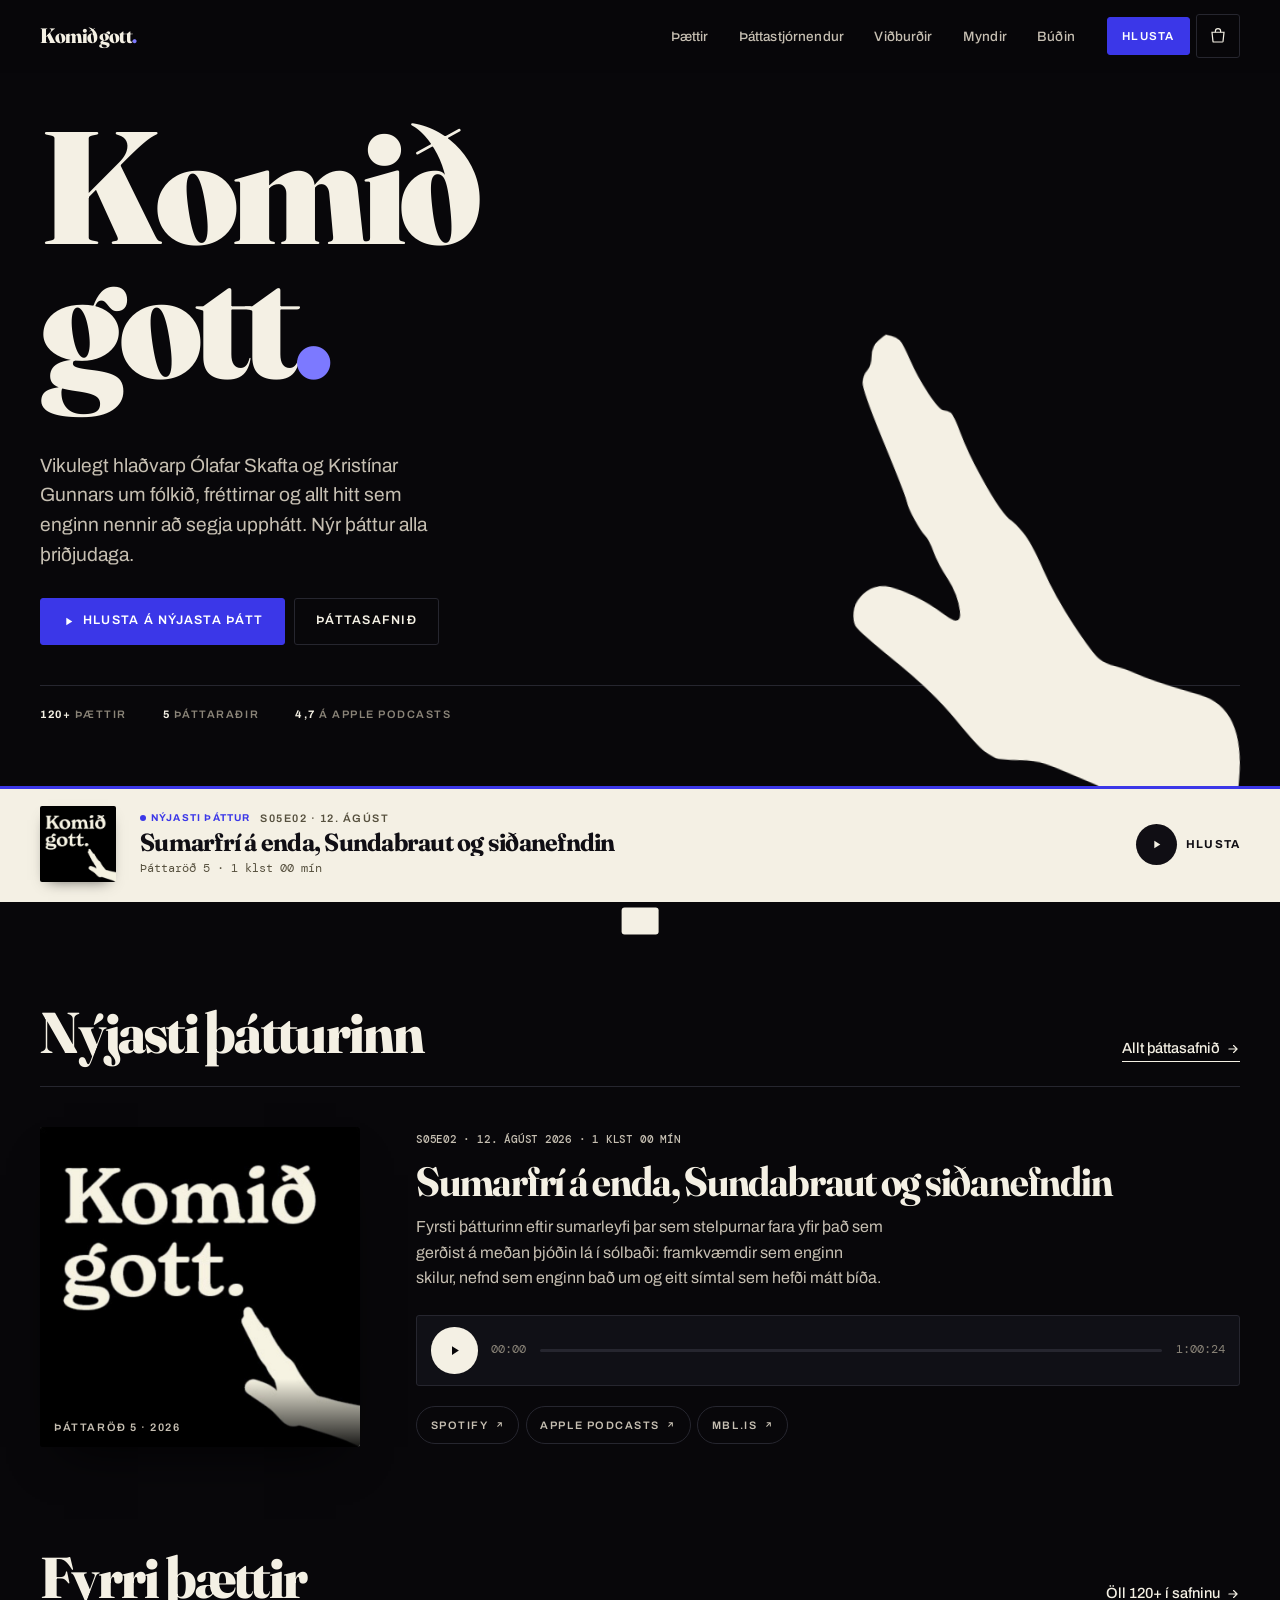
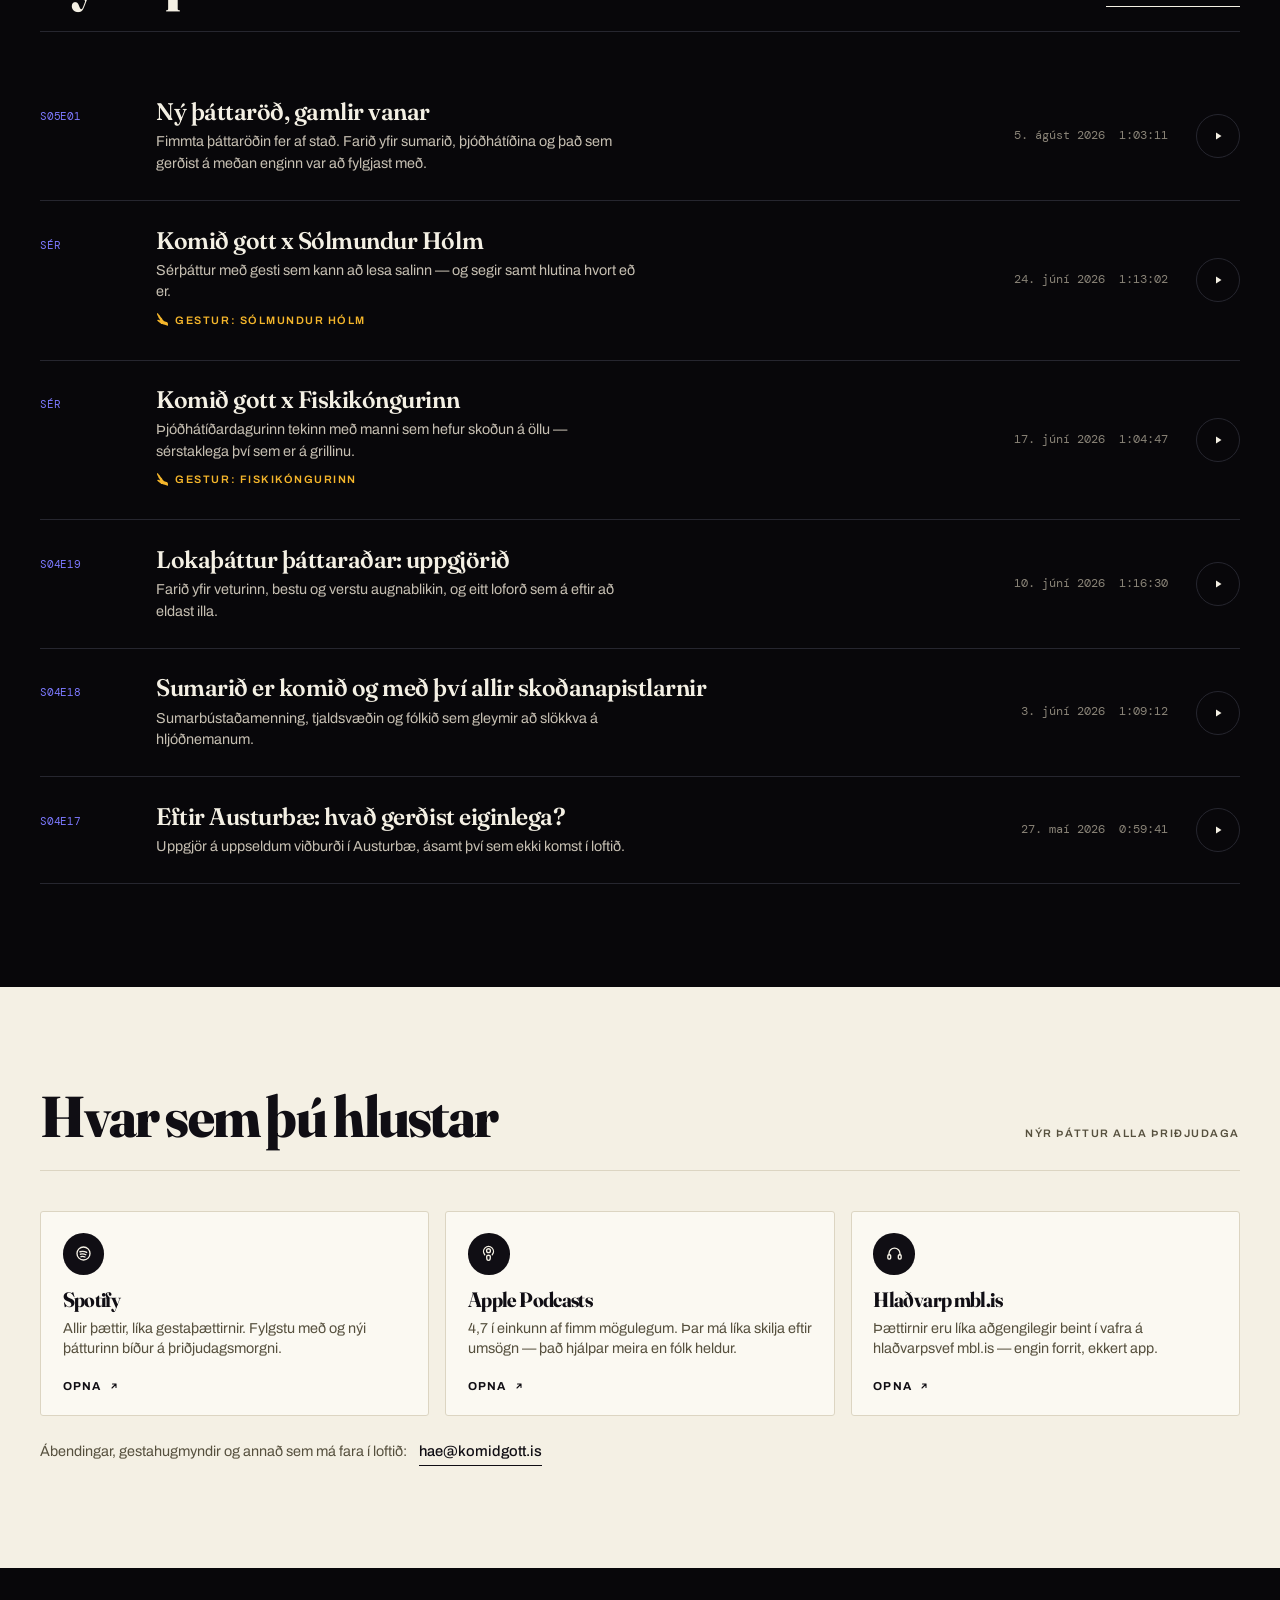
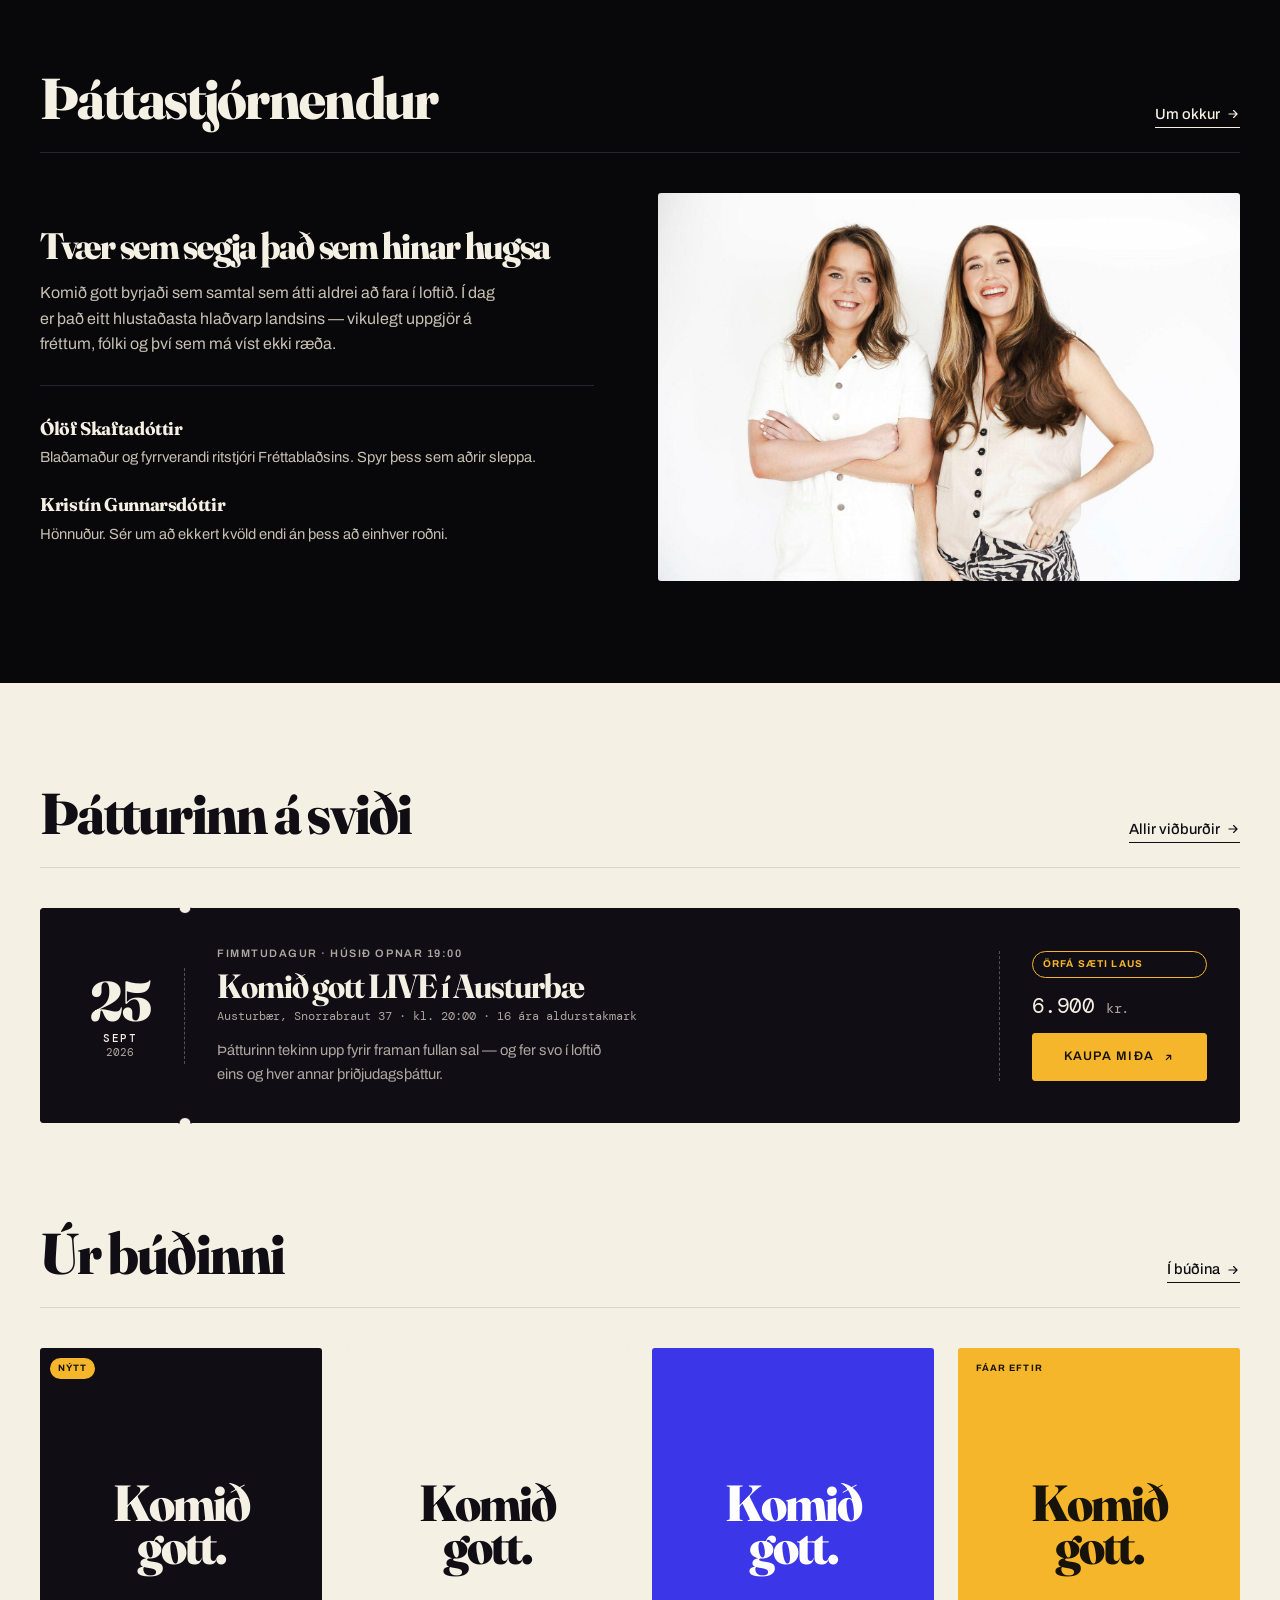
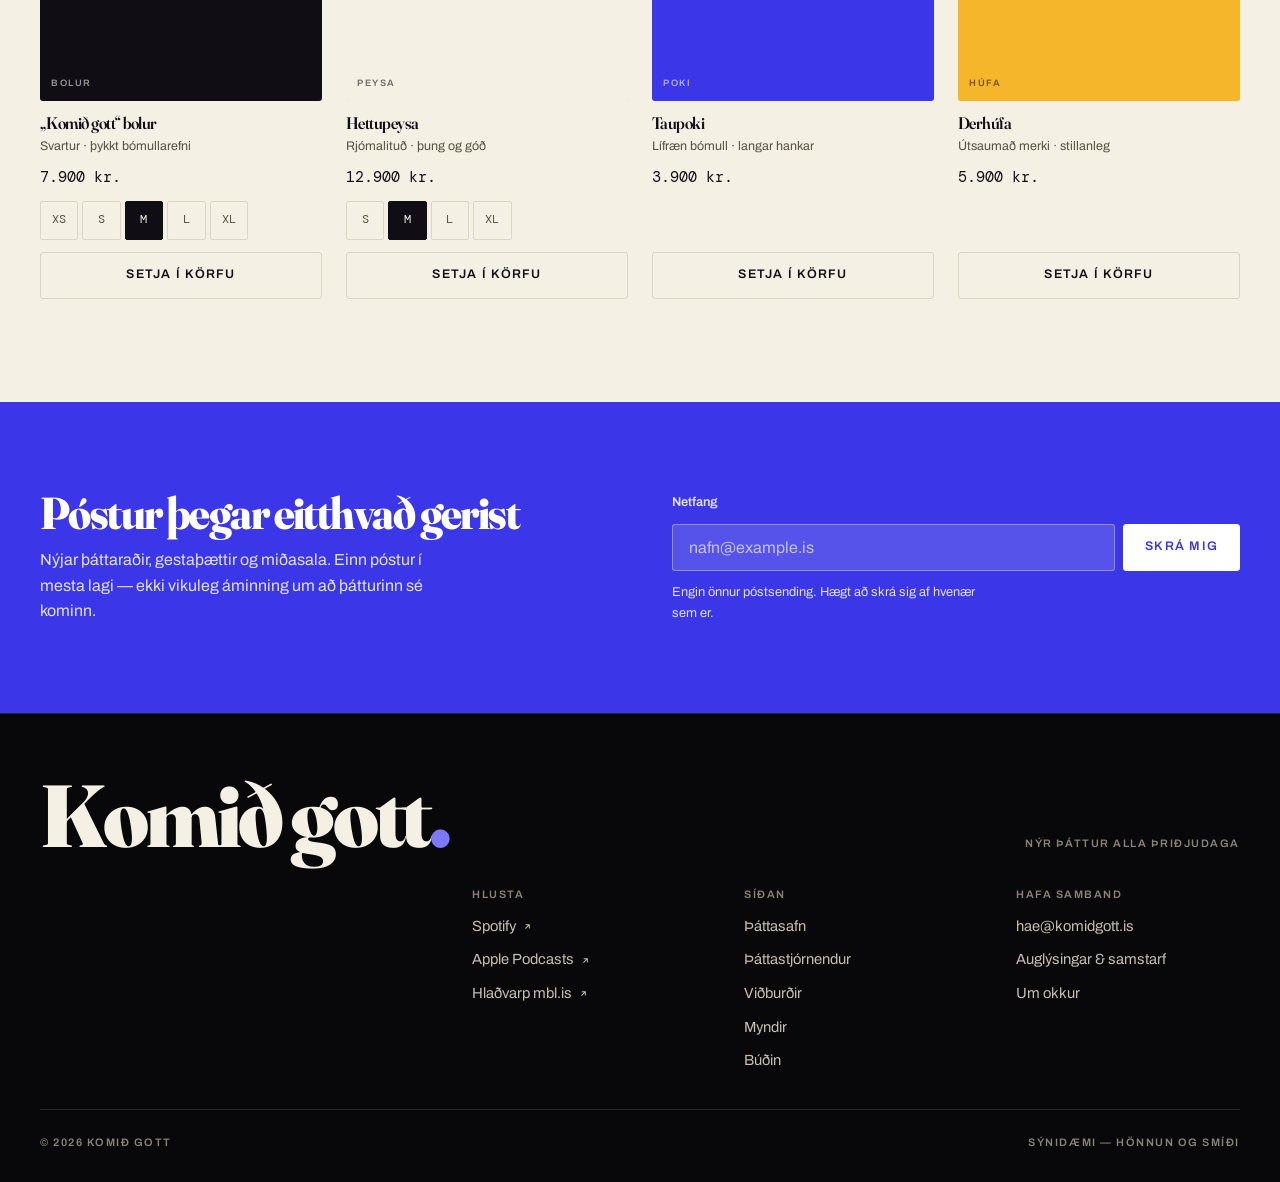
==== commit 21aa3afd: "Hlaðvarpið sett í forgrunn á allri síðunni Síðan snerist um viðburði og miðasölu áður en hún snerist" ====
--- a/index.html
+++ b/index.html
@@ -4,7 +4,7 @@
 <meta charset="utf-8">
 <meta name="viewport" content="width=device-width, initial-scale=1, viewport-fit=cover">
 <title>Komið gott — hlaðvarp Ólafar Skafta og Kristínar Gunnars</title>
-<meta name="description" content="Komið gott er hlaðvarp Ólafar Skaftadóttur og Kristínar Gunnarsdóttur. Nýr þáttur alla þriðjudaga, viðburðir í beinni og búðin.">
+<meta name="description" content="Komið gott er hlaðvarp Ólafar Skaftadóttur og Kristínar Gunnarsdóttur. Nýr þáttur alla þriðjudaga á Spotify, Apple Podcasts og mbl.is.">
 <meta name="theme-color" content="#08070A">
 
 <!-- Sýnidæmi: haldið utan við leitarvélar svo tilbúnu viðburðadagsetningarnar
@@ -13,8 +13,8 @@
 <meta name="robots" content="noindex, nofollow">
 
 <meta property="og:type" content="website">
-<meta property="og:title" content="Komið gott">
-<meta property="og:description" content="Nýr þáttur alla þriðjudaga. Næsti viðburður: Austurbær, 25. september.">
+<meta property="og:title" content="Komið gott — hlaðvarp">
+<meta property="og:description" content="Nýr þáttur alla þriðjudaga. Nýjast: Sumarfrí á enda, Sundabraut og siðanefndin.">
 <meta property="og:image" content="assets/logo.jpg">
 <meta property="og:locale" content="is_IS">
 
@@ -23,6 +23,26 @@
 <link rel="preconnect" href="https://fonts.gstatic.com" crossorigin>
 <link href="https://fonts.googleapis.com/css2?family=Fraunces:opsz,wght,SOFT,WONK@9..144,300..900,0..100,0..1&family=Archivo:wght@400;500;600;700&family=DM+Mono:wght@400;500&display=swap" rel="stylesheet">
 <link rel="stylesheet" href="assets/styles.css">
+
+<!-- Segir leitarvélum og hlaðvarpsskrám að þetta sé hlaðvarp, ekki fyrirtæki -->
+<script type="application/ld+json">
+{
+  "@context": "https://schema.org",
+  "@type": "PodcastSeries",
+  "name": "Komið gott",
+  "inLanguage": "is",
+  "description": "Vikulegt hlaðvarp Ólafar Skaftadóttur og Kristínar Gunnarsdóttur um fólkið, fréttirnar og allt hitt.",
+  "author": [
+    { "@type": "Person", "name": "Ólöf Skaftadóttir" },
+    { "@type": "Person", "name": "Kristín Gunnarsdóttir" }
+  ],
+  "sameAs": [
+    "https://open.spotify.com/show/0MOGvOhy1255O5DG4xU5uj",
+    "https://podcasts.apple.com/is/podcast/komi%C3%B0-gott/id1753137038",
+    "https://www.mbl.is/hladvarp/hlusta/komid-gott/"
+  ]
+}
+</script>
 </head>
 
 <body>
@@ -34,14 +54,25 @@
     <nav aria-label="Aðalvalmynd">
       <ul class="nav__links" id="navLinks">
         <li><a href="thaettir.html">Þættir</a></li>
+        <li><a href="um.html">Þáttastjórnendur</a></li>
         <li><a href="vidburdir.html">Viðburðir</a></li>
         <li><a href="myndir.html">Myndir</a></li>
         <li><a href="budin.html">Búðin</a></li>
-        <li><a href="um.html">Um okkur</a></li>
+        <li class="nav__listen">
+          <span class="micro">Hlusta</span>
+          <span>
+            <a href="https://open.spotify.com/show/0MOGvOhy1255O5DG4xU5uj" target="_blank" rel="noopener">Spotify
+              <svg class="i" viewBox="0 0 24 24" fill="none" stroke="currentColor" stroke-width="2.2" stroke-linecap="round" stroke-linejoin="round" aria-hidden="true"><path d="M8 16 16 8M9 8h7v7"/></svg></a>
+            <a href="https://podcasts.apple.com/is/podcast/komi%C3%B0-gott/id1753137038" target="_blank" rel="noopener">Apple Podcasts
+              <svg class="i" viewBox="0 0 24 24" fill="none" stroke="currentColor" stroke-width="2.2" stroke-linecap="round" stroke-linejoin="round" aria-hidden="true"><path d="M8 16 16 8M9 8h7v7"/></svg></a>
+            <a href="https://www.mbl.is/hladvarp/hlusta/komid-gott/" target="_blank" rel="noopener">mbl.is
+              <svg class="i" viewBox="0 0 24 24" fill="none" stroke="currentColor" stroke-width="2.2" stroke-linecap="round" stroke-linejoin="round" aria-hidden="true"><path d="M8 16 16 8M9 8h7v7"/></svg></a>
+          </span>
+        </li>
       </ul>
     </nav>
     <div class="nav__actions">
-      <a class="btn btn--flag btn--sm nav__tickets" href="vidburdir.html">Miðar</a>
+      <a class="btn btn--sm nav__cta" href="#hlusta">Hlusta</a>
       <button class="iconbtn" id="cartOpen" aria-label="Opna körfu">
         <svg viewBox="0 0 24 24" fill="none" stroke="currentColor" stroke-width="1.6" aria-hidden="true"><path d="M4 7h16l-1.3 12.2a1 1 0 0 1-1 .8H6.3a1 1 0 0 1-1-.9L4 7Z"/><path d="M8.5 7V5.6a3.5 3.5 0 0 1 7 0V7"/></svg>
         <span class="iconbtn__count" id="cartCount" hidden>0</span>
@@ -69,8 +100,8 @@
     </div>
 
     <p class="hero__lead">
-      Ólöf Skafta og Kristín Gunnars taka vikuna fyrir — fólkið, fréttirnar og
-      allt hitt sem enginn nennir að segja upphátt. Nýr þáttur alla þriðjudaga.
+      Vikulegt hlaðvarp Ólafar Skafta og Kristínar Gunnars um fólkið, fréttirnar
+      og allt hitt sem enginn nennir að segja upphátt. Nýr þáttur alla þriðjudaga.
     </p>
 
     <div class="hero__cta">
@@ -78,41 +109,41 @@
         <svg class="i" viewBox="0 0 24 24" fill="currentColor" aria-hidden="true"><path d="M8 5v14l11-7z"/></svg>
         Hlusta á nýjasta þátt
       </a>
-      <a class="btn btn--ghost" href="vidburdir.html">Sjá viðburði</a>
+      <a class="btn btn--ghost" href="thaettir.html">Þáttasafnið</a>
     </div>
 
     <ul class="hero__facts micro">
+      <li><b>120+</b> þættir</li>
+      <li><b>5</b> þáttaraðir</li>
       <li><b>4,7</b> á Apple Podcasts</li>
-      <li><b>5</b> þáttaraðir</li>
-      <li><b>3</b> uppseld hús</li>
     </ul>
   </div>
 
-  <a class="nextbar" href="vidburdir.html">
-    <span class="nextbar__main">
-      <b>Næst: Komið gott LIVE</b>
-      <span>Austurbær&nbsp;· fim.&nbsp;25.&nbsp;sept.&nbsp;· kl.&nbsp;20:00</span>
+  <!-- Nýjasti þátturinn stendur neðst á plakatinu. Efnið er það sama og í
+       fyrsta færslunni í assets/episodes.js — hér skrifað beint í HTML svo
+       hann sjáist líka þótt skriftur nái ekki að hlaðast. -->
+  <a class="epbar" href="#nyjast">
+    <img class="epbar__art" src="assets/logo.jpg" width="3000" height="3000" alt="" fetchpriority="high">
+    <span class="epbar__body">
+      <span class="epbar__kicker">
+        <span class="epbar__new">Nýjasti þáttur</span>
+        <span class="micro">S05E02 · 12. ágúst</span>
+      </span>
+      <span class="epbar__title">Sumarfrí á enda, Sundabraut og siðanefndin</span>
+      <span class="epbar__meta">Þáttaröð 5 · 1 klst 00 mín</span>
     </span>
-    <span class="nextbar__cd" aria-label="Tími til stefnu">
-      <span><b data-cd="d">00</b><i>d</i></span>
-      <span><b data-cd="h">00</b><i>klst</i></span>
-      <span><b data-cd="m">00</b><i>mín</i></span>
-      <span><b data-cd="s">00</b><i>sek</i></span>
-    </span>
-    <span class="nextbar__cta">
-      <span class="tag tag--flag">Örfá sæti</span>
-      <span class="nextbar__go">Miðar
-        <svg class="i" viewBox="0 0 24 24" fill="none" stroke="currentColor" stroke-width="2" stroke-linecap="round" stroke-linejoin="round" aria-hidden="true"><path d="M5 12h14M13 6l6 6-6 6"/></svg>
-      </span>
+    <span class="epbar__go">
+      <i><svg class="i" viewBox="0 0 24 24" fill="currentColor" aria-hidden="true"><path d="M8 5v14l11-7z"/></svg></i>
+      <span>Hlusta</span>
     </span>
   </a>
 </section>
 
-<!-- ================================================ ÞÁTTUR VIKUNNAR ======= -->
+<!-- ================================================ NÝJASTI ÞÁTTURINN ==== -->
 <section class="band" id="nyjast">
   <div class="wrap">
     <div class="shead">
-      <h2>Þáttur vikunnar</h2>
+      <h2>Nýjasti þátturinn</h2>
       <a class="tlink" href="thaettir.html">Allt þáttasafnið
         <svg class="i" viewBox="0 0 24 24" fill="none" stroke="currentColor" stroke-width="2" stroke-linecap="round" stroke-linejoin="round" aria-hidden="true"><path d="M5 12h14M13 6l6 6-6 6"/></svg>
       </a>
@@ -155,11 +186,123 @@
   </div>
 </section>
 
-<!-- ================================================= NÆSTU VIÐBURÐIR ===== -->
+<!-- =================================================== FYRRI ÞÆTTIR ====== -->
+<section class="band" style="padding-top:0">
+  <div class="wrap">
+    <div class="shead">
+      <h2>Fyrri þættir</h2>
+      <a class="tlink" href="thaettir.html">Öll 120+ í safninu
+        <svg class="i" viewBox="0 0 24 24" fill="none" stroke="currentColor" stroke-width="2" stroke-linecap="round" stroke-linejoin="round" aria-hidden="true"><path d="M5 12h14M13 6l6 6-6 6"/></svg>
+      </a>
+    </div>
+
+    <ul class="eps" id="homeEps" data-skip="1" data-limit="6"></ul>
+  </div>
+</section>
+
+<!-- ================================================ HVAR ER HLUSTAÐ ====== -->
+<section class="band paper" id="hlusta">
+  <div class="wrap">
+    <div class="shead">
+      <h2>Hvar sem þú hlustar</h2>
+      <p class="micro">Nýr þáttur alla þriðjudaga</p>
+    </div>
+
+    <div class="plats">
+      <a class="plat" href="https://open.spotify.com/show/0MOGvOhy1255O5DG4xU5uj" target="_blank" rel="noopener">
+        <span class="plat__logo" aria-hidden="true">
+          <svg viewBox="0 0 24 24" fill="none" stroke="currentColor" stroke-width="1.9" stroke-linecap="round">
+            <circle cx="12" cy="12" r="9.2"/><path d="M7 9.5c3.3-.9 6.7-.6 9.5 1"/>
+            <path d="M7.7 13c2.6-.7 5.3-.4 7.6.8"/><path d="M8.4 16.3c2-.5 4-.3 5.7.6"/>
+          </svg>
+        </span>
+        <h3>Spotify</h3>
+        <p>Allir þættir, líka gestaþættirnir. Fylgstu með og nýi þátturinn bíður á þriðjudagsmorgni.</p>
+        <span class="plat__go">Opna
+          <svg class="i" viewBox="0 0 24 24" fill="none" stroke="currentColor" stroke-width="2.2" stroke-linecap="round" stroke-linejoin="round" aria-hidden="true"><path d="M8 16 16 8M9 8h7v7"/></svg>
+        </span>
+      </a>
+
+      <a class="plat" href="https://podcasts.apple.com/is/podcast/komi%C3%B0-gott/id1753137038" target="_blank" rel="noopener">
+        <span class="plat__logo" aria-hidden="true">
+          <svg viewBox="0 0 24 24" fill="none" stroke="currentColor" stroke-width="1.9" stroke-linecap="round" stroke-linejoin="round">
+            <circle cx="12" cy="8" r="2.7"/><path d="M6.7 13.7a7 7 0 1 1 10.6 0"/>
+            <path d="M10.2 21.1c-.5-.9-.8-2.9-.8-4.9 0-1.1 1.1-1.7 2.6-1.7s2.6.6 2.6 1.7c0 2-.3 4-.8 4.9-.4.7-3.2.7-3.6 0Z"/>
+          </svg>
+        </span>
+        <h3>Apple Podcasts</h3>
+        <p>4,7 í einkunn af fimm mögulegum. Þar má líka skilja eftir umsögn — það hjálpar meira en fólk heldur.</p>
+        <span class="plat__go">Opna
+          <svg class="i" viewBox="0 0 24 24" fill="none" stroke="currentColor" stroke-width="2.2" stroke-linecap="round" stroke-linejoin="round" aria-hidden="true"><path d="M8 16 16 8M9 8h7v7"/></svg>
+        </span>
+      </a>
+
+      <a class="plat" href="https://www.mbl.is/hladvarp/hlusta/komid-gott/" target="_blank" rel="noopener">
+        <span class="plat__logo" aria-hidden="true">
+          <svg viewBox="0 0 24 24" fill="none" stroke="currentColor" stroke-width="1.9" stroke-linecap="round" stroke-linejoin="round">
+            <path d="M4.2 14.5v-2.3a7.8 7.8 0 0 1 15.6 0v2.3"/>
+            <rect x="2.6" y="13.6" width="4" height="6.2" rx="1.6"/><rect x="17.4" y="13.6" width="4" height="6.2" rx="1.6"/>
+          </svg>
+        </span>
+        <h3>Hlaðvarp mbl.is</h3>
+        <p>Þættirnir eru líka aðgengilegir beint í vafra á hlaðvarpsvef mbl.is — engin forrit, ekkert app.</p>
+        <span class="plat__go">Opna
+          <svg class="i" viewBox="0 0 24 24" fill="none" stroke="currentColor" stroke-width="2.2" stroke-linecap="round" stroke-linejoin="round" aria-hidden="true"><path d="M8 16 16 8M9 8h7v7"/></svg>
+        </span>
+      </a>
+    </div>
+
+    <div class="subscribe">
+      <p>Ábendingar, gestahugmyndir og annað sem má fara í loftið:</p>
+      <a class="tlink" href="mailto:hae@komidgott.is">hae@komidgott.is</a>
+    </div>
+  </div>
+</section>
+
+<!-- ================================================ ÞÁTTASTJÓRNENDUR ===== -->
+<section class="band">
+  <div class="wrap">
+    <div class="shead">
+      <h2>Þáttastjórnendur</h2>
+      <a class="tlink" href="um.html">Um okkur
+        <svg class="i" viewBox="0 0 24 24" fill="none" stroke="currentColor" stroke-width="2" stroke-linecap="round" stroke-linejoin="round" aria-hidden="true"><path d="M5 12h14M13 6l6 6-6 6"/></svg>
+      </a>
+    </div>
+
+    <div class="about">
+      <div class="about__text">
+        <h3 class="about__head">Tvær sem segja það sem hinar hugsa</h3>
+        <p class="about__lead">
+          Komið gott byrjaði sem samtal sem átti aldrei að fara í loftið. Í dag er
+          það eitt hlustaðasta hlaðvarp landsins — vikulegt uppgjör á fréttum,
+          fólki og því sem má víst ekki ræða.
+        </p>
+
+        <dl class="hosts">
+          <div>
+            <dt>Ólöf Skaftadóttir</dt>
+            <dd>Blaðamaður og fyrrverandi ritstjóri Fréttablaðsins. Spyr þess sem aðrir sleppa.</dd>
+          </div>
+          <div>
+            <dt>Kristín Gunnarsdóttir</dt>
+            <dd>Hönnuður. Sér um að ekkert kvöld endi án þess að einhver roðni.</dd>
+          </div>
+        </dl>
+      </div>
+
+      <figure class="about__photo">
+        <img src="assets/tvaer.jpg" width="1640" height="1093" loading="lazy"
+             alt="Ólöf Skaftadóttir og Kristín Gunnarsdóttir standa hlið við hlið">
+      </figure>
+    </div>
+  </div>
+</section>
+
+<!-- ================================================= ÞÁTTURINN Á SVIÐI === -->
 <section class="band paper">
   <div class="wrap">
     <div class="shead">
-      <h2>Næstu viðburðir</h2>
+      <h2>Þátturinn á sviði</h2>
       <a class="tlink" href="vidburdir.html">Allir viðburðir
         <svg class="i" viewBox="0 0 24 24" fill="none" stroke="currentColor" stroke-width="2" stroke-linecap="round" stroke-linejoin="round" aria-hidden="true"><path d="M5 12h14M13 6l6 6-6 6"/></svg>
       </a>
@@ -172,6 +315,7 @@
           <p class="micro ticket__kicker">Fimmtudagur · húsið opnar 19:00</p>
           <h3>Komið gott LIVE í Austurbæ</h3>
           <p class="ticket__where">Austurbær, Snorrabraut 37 · kl. 20:00 · 16 ára aldurstakmark</p>
+          <p class="ticket__note">Þátturinn tekinn upp fyrir framan fullan sal — og fer svo í loftið eins og hver annar þriðjudagsþáttur.</p>
         </div>
         <div class="ticket__buy">
           <span class="tag tag--flag">Örfá sæti laus</span>
@@ -181,21 +325,6 @@
           </a>
         </div>
       </article>
-
-      <article class="ticket">
-        <div class="ticket__date"><b>17</b><span>okt</span><i>2026</i></div>
-        <div class="ticket__body">
-          <h3>Komið gott x Akureyri</h3>
-          <p class="ticket__where">Hof, Menningarhúsið · laugardagur · kl. 20:30</p>
-        </div>
-        <div class="ticket__buy">
-          <span class="tag tag--flag">Miðasala hafin</span>
-          <p class="ticket__price">6.900&nbsp;<i>kr.</i></p>
-          <a class="btn btn--block" href="https://tix.is" target="_blank" rel="noopener">Miðar
-            <svg class="i" viewBox="0 0 24 24" fill="none" stroke="currentColor" stroke-width="2.2" stroke-linecap="round" stroke-linejoin="round" aria-hidden="true"><path d="M8 16 16 8M9 8h7v7"/></svg>
-          </a>
-        </div>
-      </article>
     </div>
   </div>
 </section>
@@ -217,8 +346,8 @@
 <section class="signup" id="postlisti">
   <div class="wrap signup__inner">
     <div>
-      <h2>Vertu á undan að vita af miðasölu</h2>
-      <p>Þrír uppseldir viðburðir í röð. Skráðu þig og þú færð póst um leið og miðasala hefst.</p>
+      <h2>Póstur þegar eitthvað gerist</h2>
+      <p>Nýjar þáttaraðir, gestaþættir og miðasala. Einn póstur í mesta lagi — ekki vikuleg áminning um að þátturinn sé kominn.</p>
     </div>
 
     <form class="form" id="signupForm" novalidate>
@@ -259,6 +388,7 @@
         <h2>Síðan</h2>
         <ul>
           <li><a href="thaettir.html">Þáttasafn</a></li>
+          <li><a href="um.html">Þáttastjórnendur</a></li>
           <li><a href="vidburdir.html">Viðburðir</a></li>
           <li><a href="myndir.html">Myndir</a></li>
           <li><a href="budin.html">Búðin</a></li>
@@ -304,6 +434,7 @@
 
 <div class="toast" id="toast" role="status" aria-live="polite"></div>
 
+<script src="assets/episodes.js"></script>
 <script src="assets/app.js"></script>
 </body>
 </html>
--- a/assets/styles.css
+++ b/assets/styles.css
@@ -257,7 +257,7 @@
 /* Gulur texti á rjómalitum fleti mælist 1,6:1. Á ljósum grunni verður
    miðinn því fylltur með dökkum texta í staðinn fyrir útlínu. */
 .paper .tag--flag,
-.nextbar .tag--flag { background: var(--flag); border-color: var(--flag); color: #17130A; }
+.epbar .tag--flag { background: var(--flag); border-color: var(--flag); color: #17130A; }
 
 /* Svarti miðinn er dökkur þótt hann standi á rjómaopnu — þar heldur
    útlínuútgáfan sér og mælist 10,6:1. */
@@ -333,7 +333,30 @@
 .nav__links a[aria-current="page"] { color: var(--flag); }
 
 .nav__actions { display: flex; align-items: center; gap: 0.4rem; }
-.nav__tickets { display: none; }
+.nav__cta { display: none; }
+
+/* Í símavalmyndinni fá veiturnar sinn eigin reit. Hnappurinn í hausnum
+   kemst ekki fyrir á síma, en „hvar hlusta ég“ má ekki hverfa þess vegna. */
+.nav__listen { display: grid; gap: 0.7rem; padding-top: 1.2rem; }
+.nav__listen .micro { color: var(--on-ink-3); }
+.nav__listen span:last-child { display: flex; flex-wrap: wrap; gap: 0.4rem; }
+.nav__links .nav__listen a {
+  display: inline-flex;
+  align-items: center;
+  gap: 0.35rem;
+  min-height: 2.4rem;
+  padding: 0.5rem 0.85rem;
+  border: 1px solid var(--line);
+  border-bottom: 1px solid var(--line);
+  border-radius: 999px;
+  font-family: var(--body);
+  font-size: 0.8rem;
+  font-weight: 500;
+  letter-spacing: 0;
+  color: var(--on-ink-2);
+}
+.nav__links .nav__listen a:hover { color: var(--on-ink); border-color: var(--on-ink-3); }
+.nav__listen .i { width: 11px; height: 11px; }
 
 .iconbtn {
   position: relative;
@@ -448,67 +471,104 @@
 }
 .hero__facts b { color: var(--on-ink); font-weight: 700; }
 
-/* Miðaborðinn: fullbreiður, límdur við botn plakatsins */
-.nextbar {
+/* Þáttaborðinn: fullbreiður, límdur við botn plakatsins. Nýjasti þátturinn
+   er það eina sem stendur ofan á plakatinu — hlaðvarpið sjálft, ekki miðasala. */
+.epbar {
   position: relative;
   display: grid;
-  gap: 0.7rem;
-  padding: 1.1rem var(--gutter) 1.2rem;
+  grid-template-columns: 3.25rem minmax(0, 1fr) auto;
+  align-items: center;
+  gap: 0.9rem;
+  padding: 1rem var(--gutter) 1.05rem;
   background: var(--paper);
   color: var(--on-paper);
   text-decoration: none;
   transition: background-color 0.25s var(--ease);
 }
-.nextbar:hover { background: #fff; }
-.nextbar::before {
+.epbar:hover { background: #fff; }
+.epbar::before {
   content: "";
   position: absolute;
   inset: 0 0 auto 0;
   height: 3px;
-  background: var(--flag);
-}
-
-.nextbar__main { display: grid; gap: 0.15rem; }
-.nextbar__main b {
+  background: var(--signal);
+}
+
+.epbar__art {
+  width: 3.25rem; height: 3.25rem;
+  border-radius: 2px;
+  object-fit: cover;
+  box-shadow: 0 6px 14px -8px rgba(0, 0, 0, 0.7);
+}
+
+.epbar__body { display: grid; gap: 0.15rem; min-width: 0; }
+.epbar__kicker { display: flex; flex-wrap: wrap; align-items: center; gap: 0.4rem 0.6rem; }
+.epbar__kicker .micro { color: var(--on-paper-2); }
+.epbar__new {
+  display: inline-flex;
+  align-items: center;
+  gap: 0.3rem;
+  font-size: 0.62rem;
+  font-weight: 700;
+  letter-spacing: 0.12em;
+  text-transform: uppercase;
+  color: var(--signal);
+}
+/* Punkturinn er teiknaður, ekki unicode — svo hann sitji á sömu línu alls staðar */
+.epbar__new::before {
+  content: "";
+  width: 6px; height: 6px;
+  border-radius: 50%;
+  background: var(--signal);
+}
+
+.epbar__title {
   font-family: var(--display);
   font-variation-settings: "opsz" 72, "SOFT" 16, "WONK" 1;
-  font-size: 1.45rem;
+  font-size: 1.15rem;
   font-weight: 700;
   letter-spacing: -0.03em;
-  line-height: 1;
-}
-.nextbar__main span { font-family: var(--data); font-size: 0.8rem; color: var(--on-paper-2); }
-
-.nextbar__cd { display: flex; gap: 0.85rem; }
-.nextbar__cd > span { display: flex; align-items: baseline; gap: 0.2rem; }
-.nextbar__cd b {
+  line-height: 1.1;
+  /* Löng heiti mega taka tvær línur á síma en aldrei fleiri */
+  display: -webkit-box;
+  -webkit-line-clamp: 2;
+  line-clamp: 2;
+  -webkit-box-orient: vertical;
+  overflow: hidden;
+}
+
+.epbar__meta {
+  display: none;
   font-family: var(--data);
   font-variant-numeric: tabular-nums;
-  font-size: 1.3rem;
-  font-weight: 500;
-  letter-spacing: -0.04em;
-}
-.nextbar__cd i {
-  font-style: normal;
-  font-size: 0.62rem;
-  font-weight: 600;
-  letter-spacing: 0.1em;
-  text-transform: uppercase;
+  font-size: 0.78rem;
   color: var(--on-paper-2);
 }
 
-.nextbar__cta { display: flex; align-items: center; justify-content: space-between; gap: 1rem; }
-.nextbar__go {
+.epbar__go {
   display: inline-flex;
   align-items: center;
-  gap: 0.4rem;
-  font-size: 0.78rem;
+  gap: 0.55rem;
+  font-size: 0.72rem;
   font-weight: 700;
   letter-spacing: 0.1em;
   text-transform: uppercase;
-}
-.nextbar__go .i { width: 14px; height: 14px; transition: transform 0.25s var(--ease); }
-.nextbar:hover .nextbar__go .i { transform: translateX(4px); }
+  white-space: nowrap;
+}
+.epbar__go span { display: none; }
+.epbar__go i {
+  display: grid;
+  place-items: center;
+  width: 2.6rem; height: 2.6rem;
+  font-style: normal;
+  flex: none;
+  background: var(--on-paper);
+  color: var(--paper);
+  border-radius: 50%;
+  transition: transform 0.2s var(--ease), background-color 0.2s var(--ease);
+}
+.epbar__go .i { width: 13px; height: 13px; }
+.epbar:hover .epbar__go i { transform: scale(1.08); background: var(--signal); color: #fff; }
 
 /* --------------------------------------------------------------------------
    Þáttur vikunnar
@@ -655,6 +715,87 @@
 .eps__more { display: flex; justify-content: center; margin-top: 2.25rem; }
 .eps__empty { padding: 3rem 0; color: var(--on-ink-3); }
 
+/* Leit í safninu. Sían og leitin standa saman í haus safnsins. */
+.epsearch { position: relative; width: 100%; max-width: 22rem; }
+.epsearch input {
+  width: 100%;
+  min-height: 2.4rem;
+  padding: 0.5rem 0.9rem 0.5rem 2.2rem;
+  background: var(--ink-1);
+  border: 1px solid var(--line);
+  border-radius: 999px;
+  color: var(--on-ink);
+  font-family: var(--body);
+  font-size: 0.88rem;
+}
+.epsearch input::placeholder { color: var(--on-ink-3); }
+.epsearch input:hover { border-color: var(--on-ink-3); }
+.epsearch svg {
+  position: absolute;
+  left: 0.8rem; top: 50%;
+  width: 14px; height: 14px;
+  transform: translateY(-50%);
+  color: var(--on-ink-3);
+  pointer-events: none;
+}
+.epsearch input::-webkit-search-cancel-button { filter: invert(1); opacity: 0.5; }
+
+.epcount { margin-top: 1.25rem; }
+
+/* --------------------------------------------------------------------------
+   Hlustunarveitur — spjöld, ekki bara tenglaröð
+   -------------------------------------------------------------------------- */
+
+.plats { display: grid; gap: 0.85rem; }
+
+.plat {
+  display: flex;
+  flex-direction: column;
+  gap: 0.45rem;
+  padding: 1.35rem 1.35rem 1.25rem;
+  background: var(--paper-card);
+  border: 1px solid var(--paper-line);
+  border-radius: var(--r);
+  text-decoration: none;
+  transition: border-color 0.2s var(--ease), transform 0.2s var(--ease), box-shadow 0.2s var(--ease);
+}
+.plat:hover {
+  border-color: var(--on-paper);
+  transform: translateY(-3px);
+  box-shadow: 0 18px 30px -22px rgba(16, 14, 20, 0.6);
+}
+
+.plat__logo {
+  display: grid;
+  place-items: center;
+  width: 2.6rem; height: 2.6rem;
+  margin-bottom: 0.5rem;
+  background: var(--on-paper);
+  color: var(--paper);
+  border-radius: 50%;
+  transition: background-color 0.2s var(--ease);
+}
+.plat__logo svg { width: 17px; height: 17px; }
+.plat:hover .plat__logo { background: var(--signal); color: #fff; }
+
+.plat h3 { font-size: 1.3rem; font-weight: 700; }
+.plat p { font-size: 0.9rem; line-height: 1.45; color: var(--on-paper-2); }
+.plat__go {
+  display: inline-flex;
+  align-items: center;
+  gap: 0.4rem;
+  margin-top: 0.65rem;
+  font-size: 0.72rem;
+  font-weight: 700;
+  letter-spacing: 0.1em;
+  text-transform: uppercase;
+}
+.plat__go .i { width: 12px; height: 12px; transition: transform 0.25s var(--ease); }
+.plat:hover .plat__go .i { transform: translate(2px, -2px); }
+
+.subscribe { margin-top: 1.5rem; display: flex; flex-wrap: wrap; align-items: baseline; gap: 0.4rem 0.75rem; }
+.subscribe p { font-size: 0.9rem; color: var(--on-paper-2); }
+
 /* --------------------------------------------------------------------------
    Viðburðir — miðar með rifgati
    -------------------------------------------------------------------------- */
@@ -750,6 +891,35 @@
 .ticket--lead::before, .ticket--lead::after { border-color: var(--on-paper); }
 .ticket--lead .ticket__body h3 { font-size: clamp(1.6rem, 7vw, 2.1rem); }
 
+/* Niðurtalning að næsta viðburði. Hún á heima á viðburðasíðunni — ekki
+   ofan á plakatinu, þar sem hlaðvarpið sjálft á að standa. */
+.cdown {
+  display: flex;
+  flex-wrap: wrap;
+  align-items: baseline;
+  gap: 0.5rem 1.4rem;
+  margin-bottom: 1.75rem;
+  padding-bottom: 1.35rem;
+  border-bottom: 1px solid var(--paper-line);
+}
+.cdown__row { display: flex; gap: 1rem; }
+.cdown__row > span { display: flex; align-items: baseline; gap: 0.22rem; }
+.cdown__row b {
+  font-family: var(--data);
+  font-variant-numeric: tabular-nums;
+  font-size: 1.35rem;
+  font-weight: 500;
+  letter-spacing: -0.04em;
+}
+.cdown__row i {
+  font-style: normal;
+  font-size: 0.62rem;
+  font-weight: 600;
+  letter-spacing: 0.1em;
+  text-transform: uppercase;
+  color: var(--on-paper-2);
+}
+
 .past { margin-top: 2.5rem; }
 .past h2 { font-size: 1.4rem; font-weight: 700; margin-bottom: 1rem; }
 .past__list li {
@@ -923,7 +1093,11 @@
 .about__photo { border-radius: var(--r); overflow: hidden; background: var(--paper); }
 .about__photo img { width: 100%; height: auto; }
 
-.about__text h2 { font-size: clamp(2rem, 9vw, 3rem); font-weight: 800; letter-spacing: -0.035em; margin-bottom: 1rem; }
+.about__text h2,
+.about__head { font-size: clamp(2rem, 9vw, 3rem); font-weight: 800; letter-spacing: -0.035em; margin-bottom: 1rem; }
+/* Á forsíðunni er þetta undirfyrirsögn (h3) — stigveldið ræðst af síðunni,
+   ekki stærðinni. */
+.band .about__head { font-size: clamp(1.7rem, 7vw, 2.3rem); }
 .about__lead { color: var(--on-ink-2); max-width: 52ch; }
 
 .hosts { display: grid; gap: 1.25rem; margin-top: 1.75rem; padding-top: 1.75rem; border-top: 1px solid var(--line); }
@@ -1119,12 +1293,14 @@
   .hero__cta { display: flex; flex-wrap: wrap; }
   .hero__lead { font-size: 1.1rem; max-width: 36ch; }
 
-  .nextbar { grid-template-columns: minmax(0, 1fr) auto; align-items: center; gap: 0.5rem 2rem; padding-block: 1.25rem; }
-  .nextbar__main { grid-column: 1; grid-row: 1; }
-  .nextbar__cd   { grid-column: 1; grid-row: 2; }
-  .nextbar__cta  { grid-column: 2; grid-row: 1 / span 2; gap: 1.25rem; }
+  .epbar { grid-template-columns: 4rem minmax(0, 1fr) auto; gap: 1.15rem; padding-block: 1.15rem; }
+  .epbar__art { width: 4rem; height: 4rem; }
+  .epbar__title { font-size: 1.35rem; -webkit-line-clamp: 1; }
+  .epbar__meta { display: block; }
+  .epbar__go span { display: inline; }
 
   .products { grid-template-columns: repeat(3, 1fr); gap: 1.75rem 1.25rem; }
+  .plats { grid-template-columns: repeat(3, 1fr); gap: 1rem; }
   .footer__cols { grid-template-columns: repeat(3, 1fr); }
   .player__len { display: block; }
 
@@ -1172,7 +1348,8 @@
   .nav__links a:hover { color: var(--on-ink); }
   .nav__links a[aria-current="page"] { color: var(--on-ink); text-decoration: underline; text-decoration-color: var(--signal-2); text-decoration-thickness: 2px; }
   .nav__toggle { display: none; }
-  .nav__tickets { display: inline-flex; }
+  .nav__cta { display: inline-flex; }
+  .nav__listen { display: none; }
 
   .hero { min-height: calc(100svh - var(--nav-h)); padding-top: 3rem; }
   .hero__inner { padding-bottom: 4rem; }
@@ -1188,10 +1365,9 @@
   .hero__word { font-size: clamp(6.5rem, 12.5vw, 12.5rem); }
   .hero__facts { gap: 0.5rem 2.25rem; margin-top: 2.5rem; }
 
-  .nextbar { grid-template-columns: minmax(0, 1fr) auto auto; gap: 0 2.5rem; padding: 1.25rem var(--gutter); }
-  .nextbar__cd  { grid-column: 2; grid-row: 1; }
-  .nextbar__cta { grid-column: 3; grid-row: 1; }
-  .nextbar__cd b { font-size: 1.5rem; }
+  .epbar { grid-template-columns: 4.75rem minmax(0, 1fr) auto; gap: 1.5rem; padding: 1.25rem var(--gutter); }
+  .epbar__art { width: 4.75rem; height: 4.75rem; }
+  .epbar__title { font-size: 1.55rem; }
 
   .shead { padding-bottom: 1.5rem; margin-bottom: 2.5rem; }
   .shead h2 { font-size: clamp(2.6rem, 4.5vw, 3.8rem); }
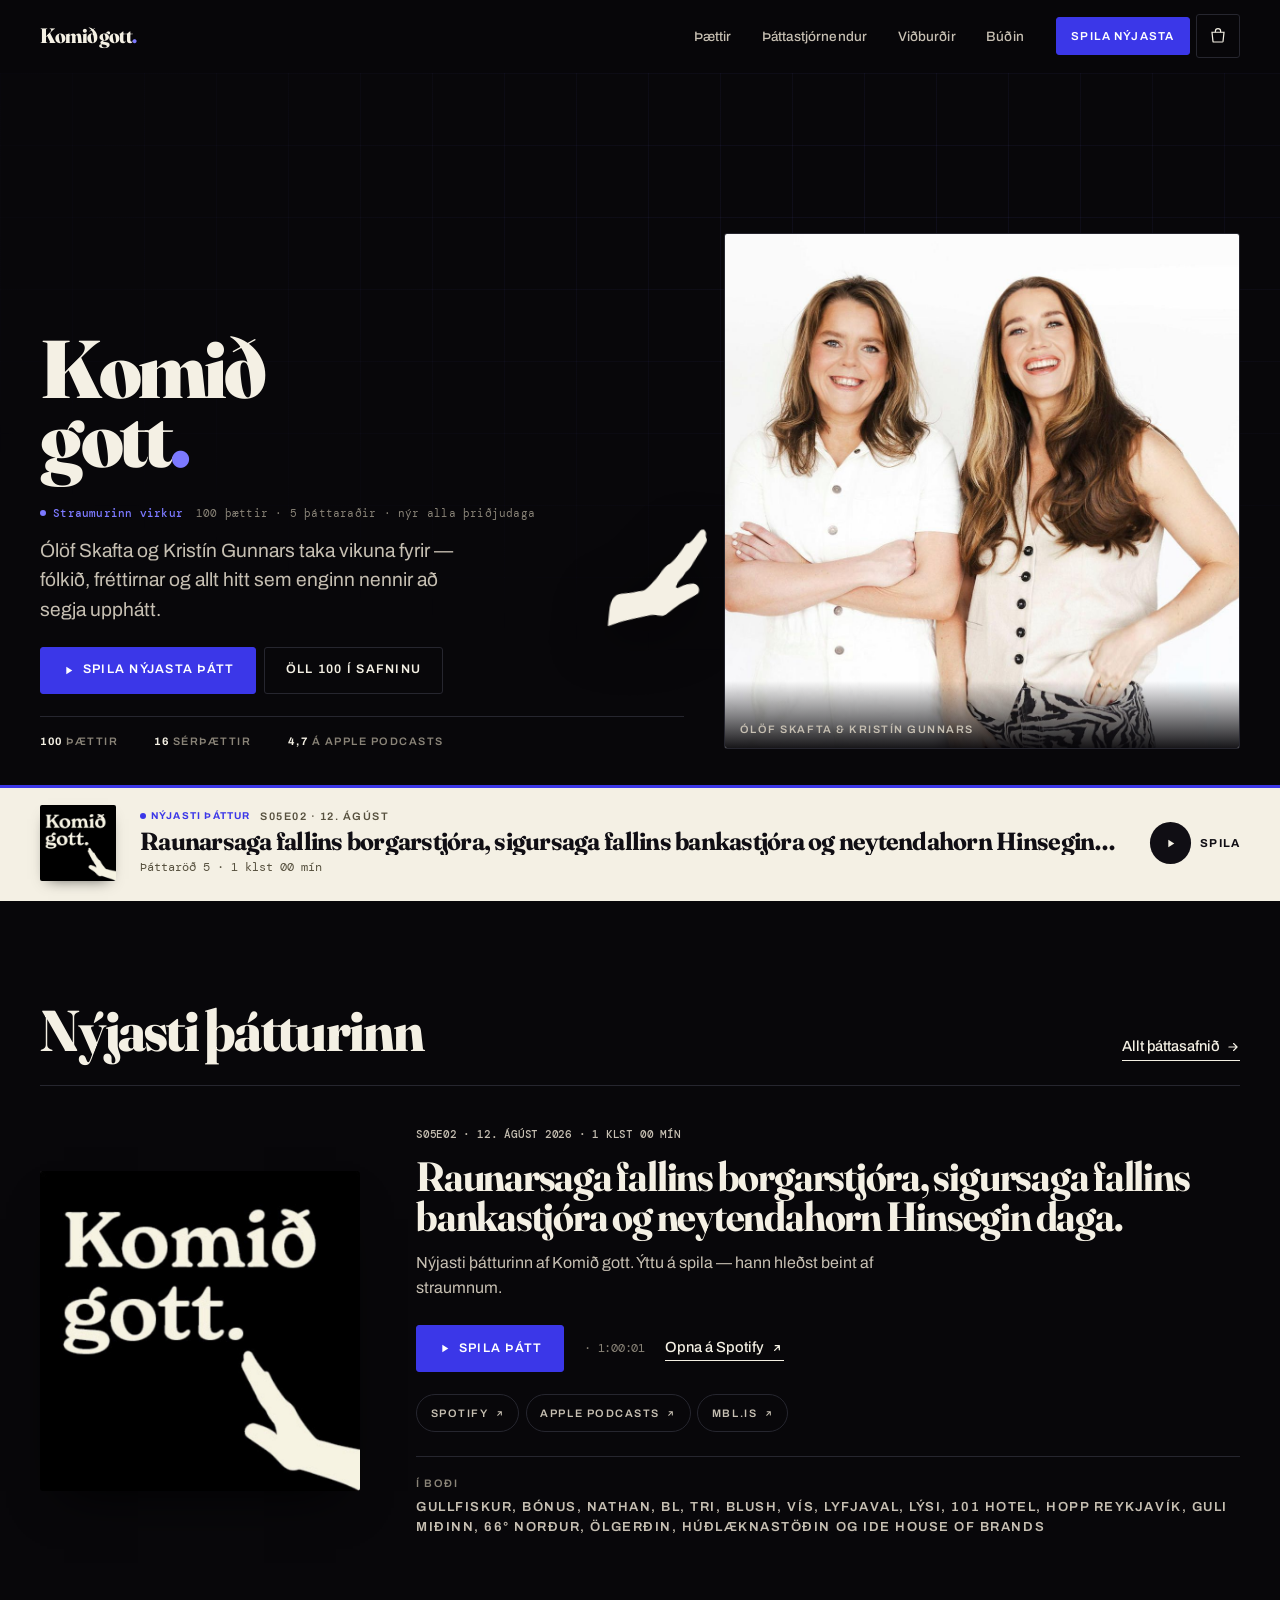
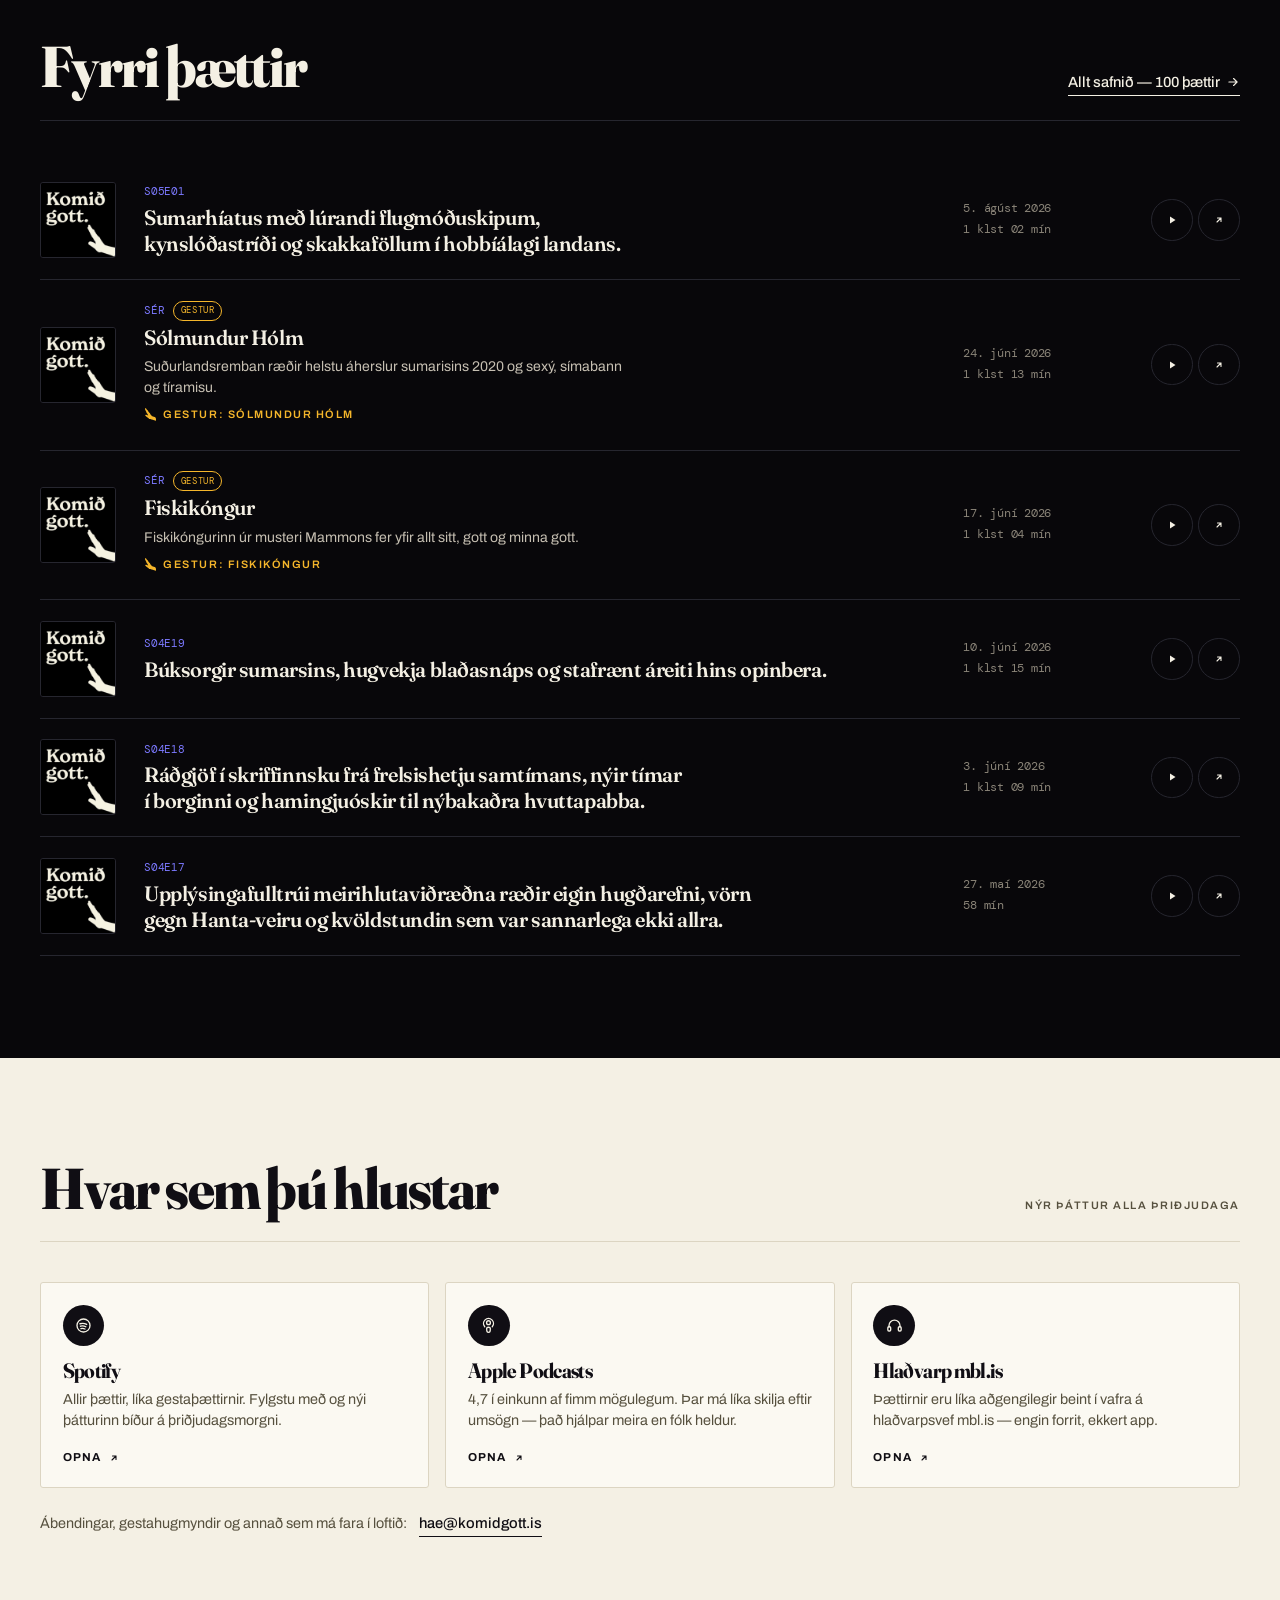
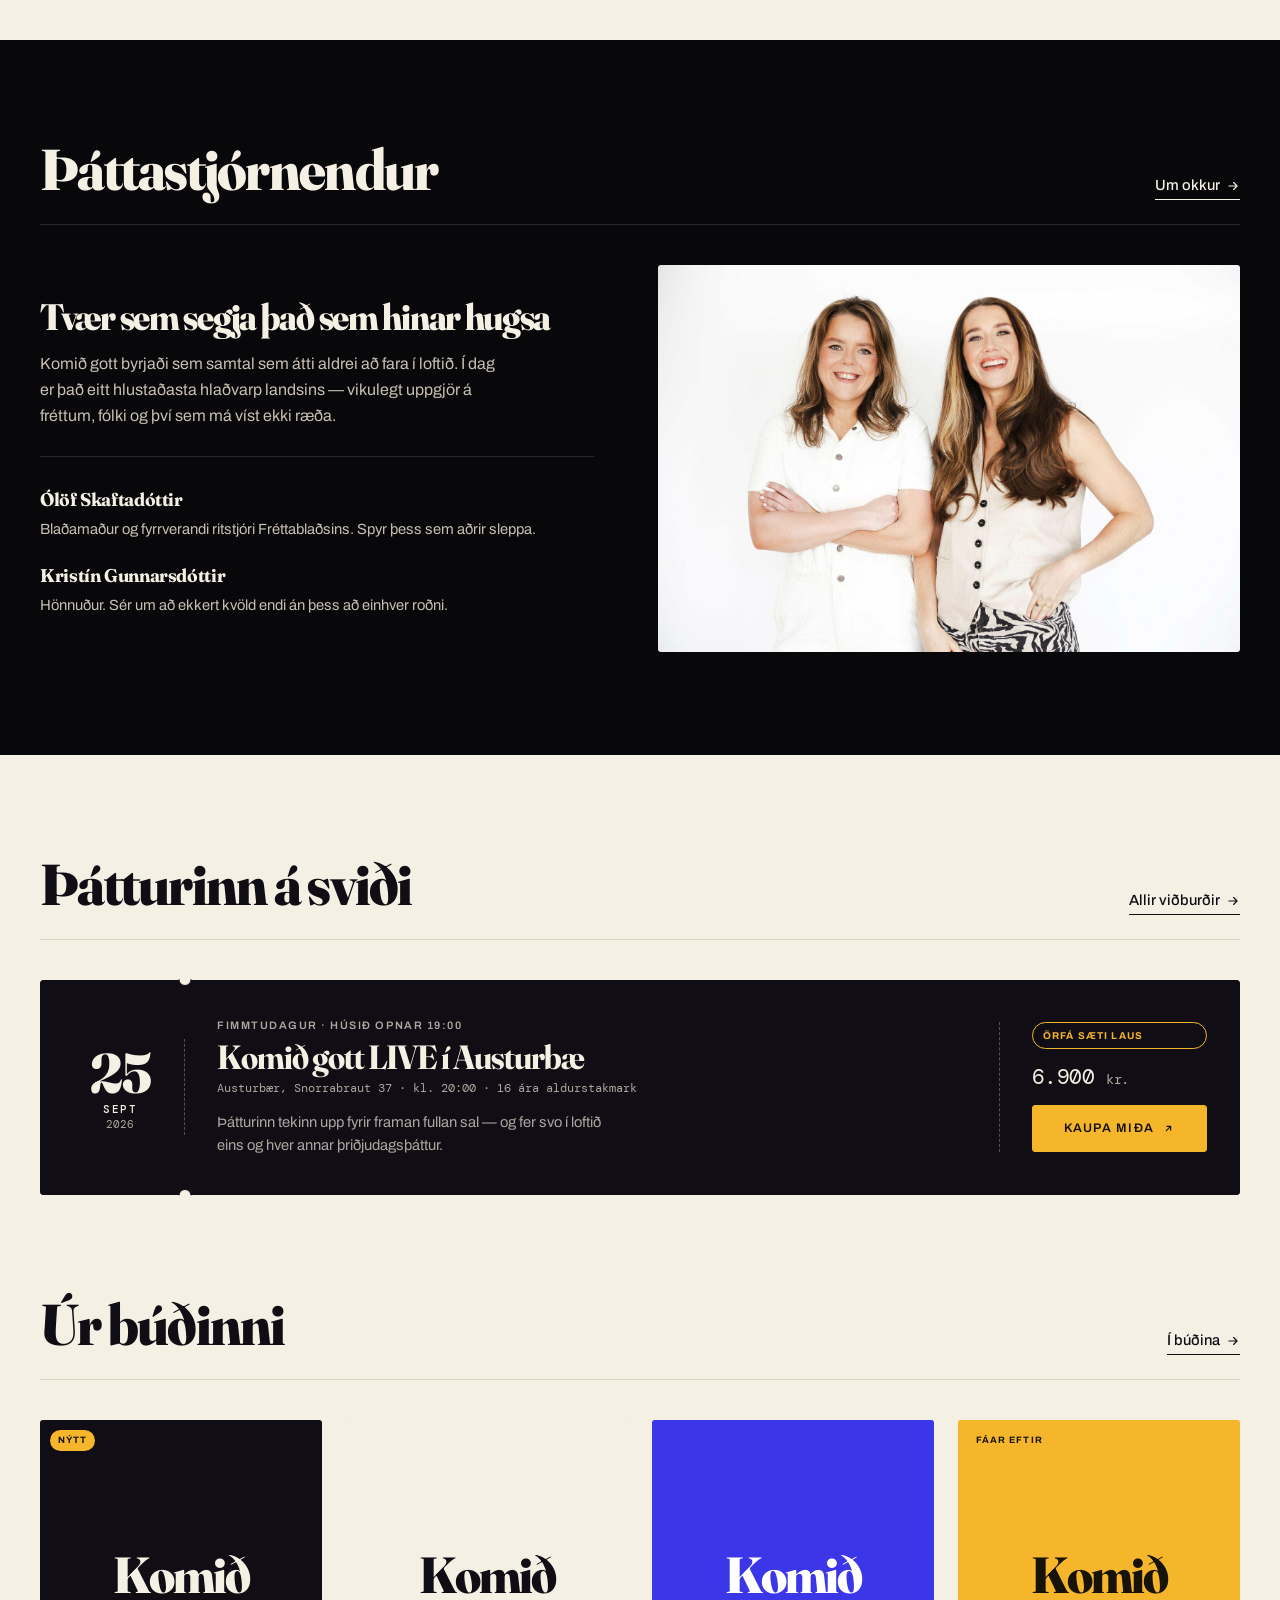
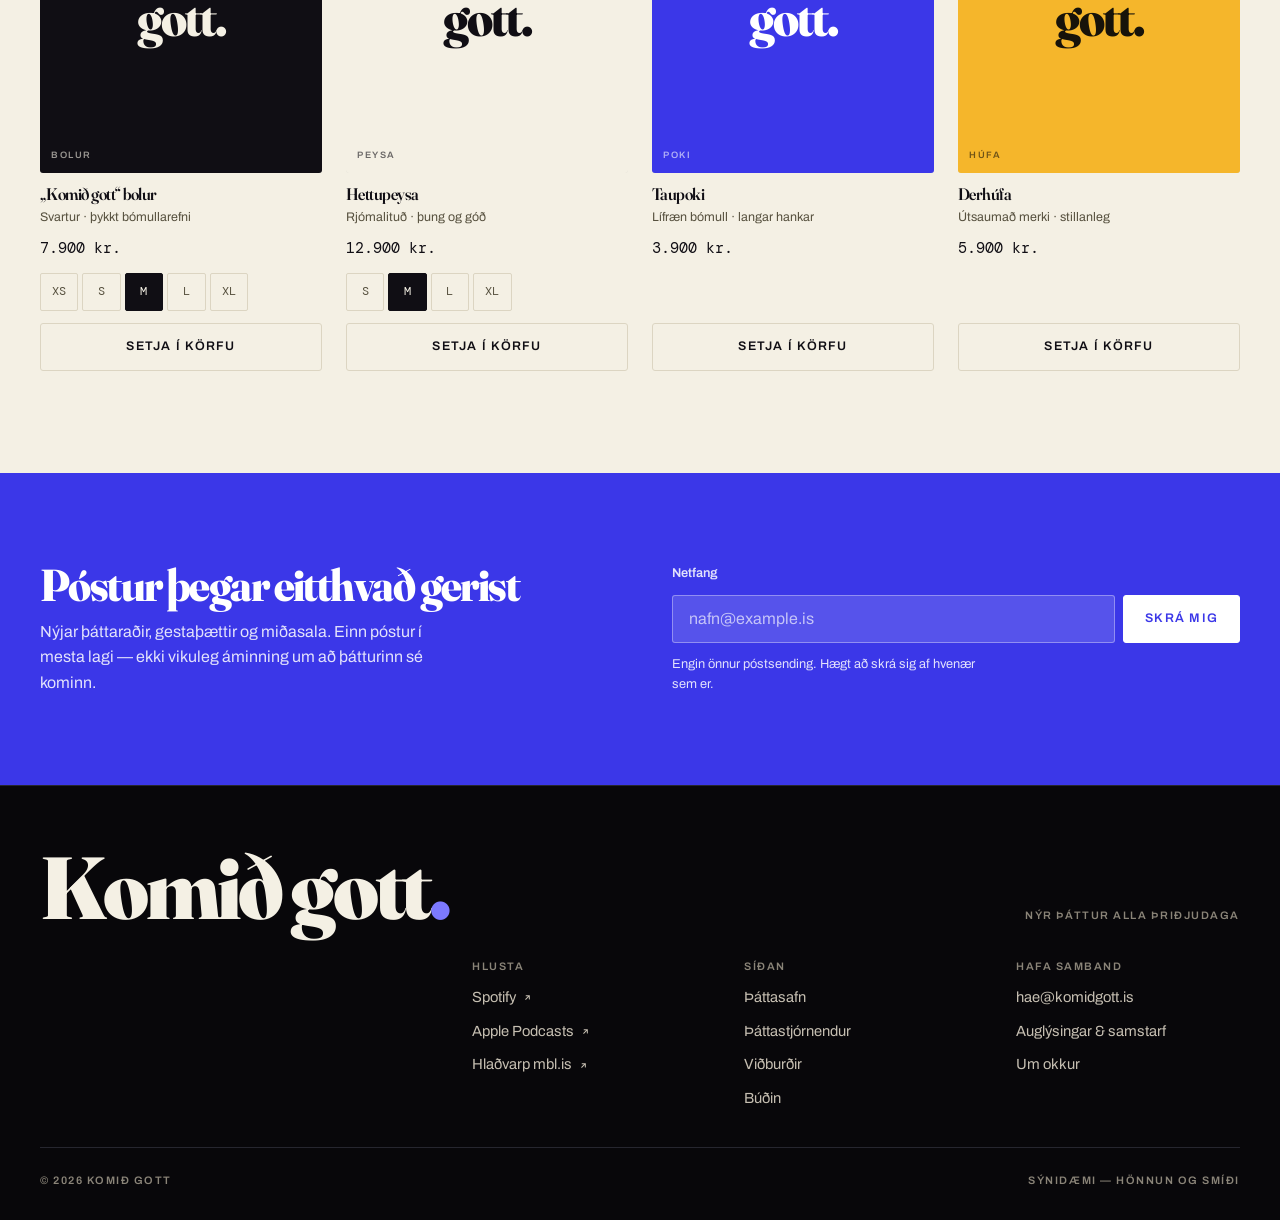
==== commit 1058766b: "Raunverulegir þættir, spilun í vafra og myndasíðan út Þættirnir koma nú úr RSS-straumi hlaðvarpsins " ====
--- a/index.html
+++ b/index.html
@@ -4,7 +4,7 @@
 <meta charset="utf-8">
 <meta name="viewport" content="width=device-width, initial-scale=1, viewport-fit=cover">
 <title>Komið gott — hlaðvarp Ólafar Skafta og Kristínar Gunnars</title>
-<meta name="description" content="Komið gott er hlaðvarp Ólafar Skaftadóttur og Kristínar Gunnarsdóttur. Nýr þáttur alla þriðjudaga á Spotify, Apple Podcasts og mbl.is.">
+<meta name="description" content="Komið gott er hlaðvarp Ólafar Skaftadóttur og Kristínar Gunnarsdóttur. Hundrað þættir, allir spilanlegir hér á síðunni. Nýr þáttur alla þriðjudaga.">
 <meta name="theme-color" content="#08070A">
 
 <!-- Sýnidæmi: haldið utan við leitarvélar svo tilbúnu viðburðadagsetningarnar
@@ -14,13 +14,14 @@
 
 <meta property="og:type" content="website">
 <meta property="og:title" content="Komið gott — hlaðvarp">
-<meta property="og:description" content="Nýr þáttur alla þriðjudaga. Nýjast: Sumarfrí á enda, Sundabraut og siðanefndin.">
+<meta property="og:description" content="Hundrað þættir, allir spilanlegir beint á síðunni. Nýr þáttur alla þriðjudaga.">
 <meta property="og:image" content="assets/logo.jpg">
 <meta property="og:locale" content="is_IS">
 
 <link rel="icon" href="assets/logo.jpg">
 <link rel="preconnect" href="https://fonts.googleapis.com">
 <link rel="preconnect" href="https://fonts.gstatic.com" crossorigin>
+<link rel="preconnect" href="https://anchor.fm">
 <link href="https://fonts.googleapis.com/css2?family=Fraunces:opsz,wght,SOFT,WONK@9..144,300..900,0..100,0..1&family=Archivo:wght@400;500;600;700&family=DM+Mono:wght@400;500&display=swap" rel="stylesheet">
 <link rel="stylesheet" href="assets/styles.css">
 
@@ -32,6 +33,7 @@
   "name": "Komið gott",
   "inLanguage": "is",
   "description": "Vikulegt hlaðvarp Ólafar Skaftadóttur og Kristínar Gunnarsdóttur um fólkið, fréttirnar og allt hitt.",
+  "webFeed": "https://anchor.fm/s/f7d6516c/podcast/rss",
   "author": [
     { "@type": "Person", "name": "Ólöf Skaftadóttir" },
     { "@type": "Person", "name": "Kristín Gunnarsdóttir" }
@@ -56,10 +58,9 @@
         <li><a href="thaettir.html">Þættir</a></li>
         <li><a href="um.html">Þáttastjórnendur</a></li>
         <li><a href="vidburdir.html">Viðburðir</a></li>
-        <li><a href="myndir.html">Myndir</a></li>
         <li><a href="budin.html">Búðin</a></li>
         <li class="nav__listen">
-          <span class="micro">Hlusta</span>
+          <span class="micro">Hlusta annars staðar</span>
           <span>
             <a href="https://open.spotify.com/show/0MOGvOhy1255O5DG4xU5uj" target="_blank" rel="noopener">Spotify
               <svg class="i" viewBox="0 0 24 24" fill="none" stroke="currentColor" stroke-width="2.2" stroke-linecap="round" stroke-linejoin="round" aria-hidden="true"><path d="M8 16 16 8M9 8h7v7"/></svg></a>
@@ -72,7 +73,7 @@
       </ul>
     </nav>
     <div class="nav__actions">
-      <a class="btn btn--sm nav__cta" href="#hlusta">Hlusta</a>
+      <a class="btn btn--sm nav__cta" href="#nyjast">Spila nýjasta</a>
       <button class="iconbtn" id="cartOpen" aria-label="Opna körfu">
         <svg viewBox="0 0 24 24" fill="none" stroke="currentColor" stroke-width="1.6" aria-hidden="true"><path d="M4 7h16l-1.3 12.2a1 1 0 0 1-1 .8H6.3a1 1 0 0 1-1-.9L4 7Z"/><path d="M8.5 7V5.6a3.5 3.5 0 0 1 7 0V7"/></svg>
         <span class="iconbtn__count" id="cartCount" hidden>0</span>
@@ -89,54 +90,70 @@
 <!-- ====================================================== PLAKAT ========== -->
 <section class="hero">
   <div class="hero__inner">
-    <div class="hero__mark">
-      <h1 class="hero__word">
-        <span class="hero__line"><span>Komið</span></span>
-        <span class="hero__line"><span>gott<i>.</i></span></span>
-      </h1>
-      <div class="hand hero__hand" aria-hidden="true">
-        <svg viewBox="0 0 845 1000" fill="currentColor"><path d="M39.4 0Q38.1 0 25.4 12.7Q12.7 25.4 13.9 45.7Q15.2 66 7.6 76.2Q0 86.3 0 101.5Q0 116.8 53.3 219.6Q106.6 322.3 111.7 337.6Q116.8 352.8 132 375.6Q147.2 398.5 156.1 406.1Q165 413.7 176.4 437.8Q187.8 461.9 210.7 491.1Q233.5 520.3 241.1 554.5Q248.7 588.8 211.9 566Q175.1 543.1 143.4 531.7Q111.7 520.3 93.9 517.8Q76.1 515.2 60.9 521.5Q45.7 527.9 34.3 543.1Q22.8 558.4 22.8 576.1Q22.8 593.9 29.1 604Q35.5 614.2 118 670Q200.5 725.9 251.3 777.9Q302 829.9 317.3 838.8Q332.5 847.7 341.4 850.3Q350.3 852.8 388.4 850.3Q426.4 847.7 456.9 856.6Q487.3 865.5 601.5 903.5Q715.7 941.6 777.9 970.8Q840.1 1000 842.7 1000Q845.2 1000 845.2 851.5Q845.2 703 750 684Q654.8 665 620.5 653.5Q586.3 642.1 568.5 639.6Q550.8 637.1 536.8 628.2Q522.8 619.3 478.4 563.5Q434 507.6 404.8 454.3Q375.6 401 356.6 381.9Q337.6 362.9 330 359.1Q322.3 355.3 304.6 335Q286.8 314.7 257.6 270.3Q228.4 225.9 210.7 189.1Q192.9 152.3 186.6 148.5Q180.2 144.7 171.3 144.7Q162.4 144.7 137.1 112.9Q111.7 81.2 93.9 48.2Q76.1 15.2 68.5 8.8Q60.9 2.5 50.8 1.3Q40.6 0 39.4 0Z"/></svg>
-      </div>
-    </div>
-
-    <p class="hero__lead">
-      Vikulegt hlaðvarp Ólafar Skafta og Kristínar Gunnars um fólkið, fréttirnar
-      og allt hitt sem enginn nennir að segja upphátt. Nýr þáttur alla þriðjudaga.
-    </p>
-
-    <div class="hero__cta">
-      <a class="btn" href="#nyjast">
-        <svg class="i" viewBox="0 0 24 24" fill="currentColor" aria-hidden="true"><path d="M8 5v14l11-7z"/></svg>
-        Hlusta á nýjasta þátt
-      </a>
-      <a class="btn btn--ghost" href="thaettir.html">Þáttasafnið</a>
-    </div>
-
-    <ul class="hero__facts micro">
-      <li><b>120+</b> þættir</li>
-      <li><b>5</b> þáttaraðir</li>
-      <li><b>4,7</b> á Apple Podcasts</li>
-    </ul>
-  </div>
-
-  <!-- Nýjasti þátturinn stendur neðst á plakatinu. Efnið er það sama og í
-       fyrsta færslunni í assets/episodes.js — hér skrifað beint í HTML svo
-       hann sjáist líka þótt skriftur nái ekki að hlaðast. -->
-  <a class="epbar" href="#nyjast">
-    <img class="epbar__art" src="assets/logo.jpg" width="3000" height="3000" alt="" fetchpriority="high">
+    <div class="hero__text">
+      <div class="hero__mark">
+        <h1 class="hero__word">
+          <span class="hero__line"><span>Komið</span></span>
+          <span class="hero__line"><span>gott<i>.</i></span></span>
+        </h1>
+        <div class="hand hero__hand" aria-hidden="true">
+          <svg viewBox="0 0 845 1000" fill="currentColor"><path d="M39.4 0Q38.1 0 25.4 12.7Q12.7 25.4 13.9 45.7Q15.2 66 7.6 76.2Q0 86.3 0 101.5Q0 116.8 53.3 219.6Q106.6 322.3 111.7 337.6Q116.8 352.8 132 375.6Q147.2 398.5 156.1 406.1Q165 413.7 176.4 437.8Q187.8 461.9 210.7 491.1Q233.5 520.3 241.1 554.5Q248.7 588.8 211.9 566Q175.1 543.1 143.4 531.7Q111.7 520.3 93.9 517.8Q76.1 515.2 60.9 521.5Q45.7 527.9 34.3 543.1Q22.8 558.4 22.8 576.1Q22.8 593.9 29.1 604Q35.5 614.2 118 670Q200.5 725.9 251.3 777.9Q302 829.9 317.3 838.8Q332.5 847.7 341.4 850.3Q350.3 852.8 388.4 850.3Q426.4 847.7 456.9 856.6Q487.3 865.5 601.5 903.5Q715.7 941.6 777.9 970.8Q840.1 1000 842.7 1000Q845.2 1000 845.2 851.5Q845.2 703 750 684Q654.8 665 620.5 653.5Q586.3 642.1 568.5 639.6Q550.8 637.1 536.8 628.2Q522.8 619.3 478.4 563.5Q434 507.6 404.8 454.3Q375.6 401 356.6 381.9Q337.6 362.9 330 359.1Q322.3 355.3 304.6 335Q286.8 314.7 257.6 270.3Q228.4 225.9 210.7 189.1Q192.9 152.3 186.6 148.5Q180.2 144.7 171.3 144.7Q162.4 144.7 137.1 112.9Q111.7 81.2 93.9 48.2Q76.1 15.2 68.5 8.8Q60.9 2.5 50.8 1.3Q40.6 0 39.4 0Z"/></svg>
+        </div>
+      </div>
+
+      <p class="hero__status">
+        <b>Straumurinn virkur</b>
+        <span>100 þættir · 5 þáttaraðir · nýr alla þriðjudaga</span>
+      </p>
+
+      <p class="hero__lead">
+        Ólöf Skafta og Kristín Gunnars taka vikuna fyrir — fólkið, fréttirnar og
+        allt hitt sem enginn nennir að segja upphátt.
+      </p>
+
+      <div class="hero__cta">
+        <a class="btn" href="#nyjast">
+          <svg class="i" viewBox="0 0 24 24" fill="currentColor" aria-hidden="true"><path d="M8 5v14l11-7z"/></svg>
+          Spila nýjasta þátt
+        </a>
+        <a class="btn btn--ghost" href="thaettir.html">Öll 100 í safninu</a>
+      </div>
+
+      <ul class="hero__facts micro">
+        <li><b>100</b> þættir</li>
+        <li><b>16</b> sérþættir</li>
+        <li><b>4,7</b> á Apple Podcasts</li>
+      </ul>
+    </div>
+
+    <figure class="hero__cast">
+      <img src="assets/tvaer.jpg" width="1640" height="1093" fetchpriority="high"
+           alt="Ólöf Skaftadóttir og Kristín Gunnarsdóttir standa hlið við hlið">
+      <figcaption class="micro">Ólöf Skafta &amp; Kristín Gunnars</figcaption>
+    </figure>
+  </div>
+
+  <!-- Nýjasti þátturinn stendur neðst á plakatinu. Textinn hér er sá sem var
+       efstur þegar straumurinn var síðast sóttur; skriftan skrifar hann upp á
+       nýtt við hleðslu svo hann fylgi listanum sjálfkrafa. -->
+  <div class="epbar" id="epbar">
+    <button class="epbar__art" type="button" data-play="" aria-label="Spila nýjasta þátt">
+      <img src="assets/logo.jpg" width="3000" height="3000" alt="">
+      <span class="epbar__cue" data-icon><svg class="i" viewBox="0 0 24 24" fill="currentColor" aria-hidden="true"><path d="M8 5v14l11-7z"/></svg></span>
+    </button>
     <span class="epbar__body">
       <span class="epbar__kicker">
         <span class="epbar__new">Nýjasti þáttur</span>
-        <span class="micro">S05E02 · 12. ágúst</span>
+        <span class="micro" data-f="code">S05E02 · 12. ágúst</span>
       </span>
-      <span class="epbar__title">Sumarfrí á enda, Sundabraut og siðanefndin</span>
-      <span class="epbar__meta">Þáttaröð 5 · 1 klst 00 mín</span>
+      <a class="epbar__title" href="#nyjast" data-f="title">Raunarsaga fallins borgarstjóra, sigursaga fallins bankastjóra og neytendahorn Hinsegin daga.</a>
+      <span class="epbar__meta" data-f="meta">Þáttaröð 5 · 1 klst 00 mín</span>
     </span>
-    <span class="epbar__go">
-      <i><svg class="i" viewBox="0 0 24 24" fill="currentColor" aria-hidden="true"><path d="M8 5v14l11-7z"/></svg></i>
-      <span>Hlusta</span>
-    </span>
-  </a>
+    <button class="epbar__go" type="button" data-play="" aria-label="Spila nýjasta þátt">
+      <i data-icon><svg class="i" viewBox="0 0 24 24" fill="currentColor" aria-hidden="true"><path d="M8 5v14l11-7z"/></svg></i>
+      <span>Spila</span>
+    </button>
+  </div>
 </section>
 
 <!-- ================================================ NÝJASTI ÞÁTTURINN ==== -->
@@ -149,28 +166,28 @@
       </a>
     </div>
 
-    <div class="latest">
-      <figure class="latest__art">
-        <img src="assets/logo.jpg" width="3000" height="3000" alt="Merki hlaðvarpsins Komið gott" fetchpriority="high">
-        <figcaption class="micro">Þáttaröð 5 · 2026</figcaption>
+    <div class="latest" id="featured">
+      <figure class="latest__art" data-play="">
+        <img src="assets/logo.jpg" width="3000" height="3000" alt="Merki hlaðvarpsins Komið gott">
+        <span class="latest__cue" aria-hidden="true">
+          <span data-icon><svg class="i" viewBox="0 0 24 24" fill="currentColor"><path d="M8 5v14l11-7z"/></svg></span>
+        </span>
       </figure>
 
       <div class="latest__body">
-        <p class="micro latest__meta data">S05E02 · 12. ágúst 2026 · 1 klst 00 mín</p>
-        <h3 class="latest__title">Sumarfrí á enda, Sundabraut og siðanefndin</h3>
-        <p class="latest__desc">
-          Fyrsti þátturinn eftir sumarleyfi þar sem stelpurnar fara yfir það sem
-          gerðist á meðan þjóðin lá í sólbaði: framkvæmdir sem enginn skilur,
-          nefnd sem enginn bað um og eitt símtal sem hefði mátt bíða.
-        </p>
-
-        <div class="player">
-          <button class="player__play" id="playBtn" aria-label="Spila sýnishorn">
+        <p class="micro latest__meta data" data-f="meta">S05E02 · 12. ágúst 2026 · 1 klst 00 mín</p>
+        <h3 class="latest__title" data-f="title">Raunarsaga fallins borgarstjóra, sigursaga fallins bankastjóra og neytendahorn Hinsegin daga.</h3>
+        <p class="latest__desc" data-f="desc">Nýjasti þátturinn af Komið gott. Ýttu á spila — hann hleðst beint af straumnum.</p>
+
+        <div class="latest__act">
+          <button class="btn" type="button" data-play="">
             <svg class="i" viewBox="0 0 24 24" fill="currentColor" aria-hidden="true"><path d="M8 5v14l11-7z"/></svg>
+            Spila þátt
           </button>
-          <span class="player__t" id="playTime">00:00</span>
-          <span class="player__bar"><span class="player__fill" id="playFill"></span></span>
-          <span class="player__t player__len">1:00:24</span>
+          <span class="latest__len data" data-f="dur">1:00:01</span>
+          <a class="tlink" data-f="link" href="https://open.spotify.com/show/0MOGvOhy1255O5DG4xU5uj" target="_blank" rel="noopener">Opna á Spotify
+            <svg class="i" viewBox="0 0 24 24" fill="none" stroke="currentColor" stroke-width="2.2" stroke-linecap="round" stroke-linejoin="round" aria-hidden="true"><path d="M8 16 16 8M9 8h7v7"/></svg>
+          </a>
         </div>
 
         <ul class="platforms micro">
@@ -181,6 +198,10 @@
           <li><a href="https://www.mbl.is/hladvarp/hlusta/komid-gott/" target="_blank" rel="noopener">mbl.is
             <svg class="i" viewBox="0 0 24 24" fill="none" stroke="currentColor" stroke-width="2.2" stroke-linecap="round" stroke-linejoin="round" aria-hidden="true"><path d="M8 16 16 8M9 8h7v7"/></svg></a></li>
         </ul>
+
+        <p class="micro latest__sponsors" hidden>Í boði
+          <span data-f="sponsors"></span>
+        </p>
       </div>
     </div>
   </div>
@@ -191,7 +212,7 @@
   <div class="wrap">
     <div class="shead">
       <h2>Fyrri þættir</h2>
-      <a class="tlink" href="thaettir.html">Öll 120+ í safninu
+      <a class="tlink" href="thaettir.html">Allt safnið — 100 þættir
         <svg class="i" viewBox="0 0 24 24" fill="none" stroke="currentColor" stroke-width="2" stroke-linecap="round" stroke-linejoin="round" aria-hidden="true"><path d="M5 12h14M13 6l6 6-6 6"/></svg>
       </a>
     </div>
@@ -292,7 +313,7 @@
 
       <figure class="about__photo">
         <img src="assets/tvaer.jpg" width="1640" height="1093" loading="lazy"
-             alt="Ólöf Skaftadóttir og Kristín Gunnarsdóttir standa hlið við hlið">
+             alt="Ólöf Skaftadóttir og Kristín Gunnarsdóttir í stúdíóinu">
       </figure>
     </div>
   </div>
@@ -390,7 +411,6 @@
           <li><a href="thaettir.html">Þáttasafn</a></li>
           <li><a href="um.html">Þáttastjórnendur</a></li>
           <li><a href="vidburdir.html">Viðburðir</a></li>
-          <li><a href="myndir.html">Myndir</a></li>
           <li><a href="budin.html">Búðin</a></li>
         </ul>
       </div>
--- a/assets/styles.css
+++ b/assets/styles.css
@@ -411,7 +411,21 @@
   flex-direction: column;
   justify-content: flex-end;
   overflow: hidden;
-  padding-top: 2rem;
+  padding-top: 1.25rem;
+}
+
+/* Fínt hnitanet undir plakatinu — dofnar út áður en það truflar textann */
+.hero::before {
+  content: "";
+  position: absolute;
+  inset: 0;
+  background-image:
+    linear-gradient(to right, rgba(124, 121, 255, 0.07) 1px, transparent 1px),
+    linear-gradient(to bottom, rgba(124, 121, 255, 0.07) 1px, transparent 1px);
+  background-size: 72px 72px;
+  -webkit-mask-image: radial-gradient(120% 80% at 70% 15%, #000 0%, transparent 72%);
+  mask-image: radial-gradient(120% 80% at 70% 15%, #000 0%, transparent 72%);
+  pointer-events: none;
 }
 
 .hero__inner {
@@ -419,10 +433,61 @@
   width: 100%;
   max-width: var(--max);
   margin-inline: auto;
-  padding: 0 var(--gutter) 2.25rem;
-}
-
-.hero__mark { display: flex; align-items: flex-end; margin-bottom: 1.4rem; }
+  padding: 0 var(--gutter) 1.5rem;
+}
+
+.hero__mark { display: flex; align-items: flex-end; margin-bottom: 1rem; }
+
+/* Staðan á straumnum, lesin úr þáttalistanum */
+.hero__status {
+  display: flex;
+  flex-wrap: wrap;
+  align-items: center;
+  gap: 0.3rem 0.8rem;
+  margin-bottom: 0.8rem;
+  font-family: var(--data);
+  font-size: 0.68rem;
+  letter-spacing: 0.02em;
+  color: var(--on-ink-3);
+}
+.hero__status b { display: inline-flex; align-items: center; gap: 0.45rem; color: var(--signal-2); font-weight: 500; }
+.hero__status b::before {
+  content: "";
+  width: 6px; height: 6px;
+  border-radius: 50%;
+  background: currentColor;
+  animation: pulse 2.4s ease-in-out infinite;
+}
+@keyframes pulse { 0%, 100% { opacity: 1; } 50% { opacity: 0.25; } }
+
+/* Andlitin á plakatinu.
+
+   Á síma þarf plakatið að rúmast á einum skjá ásamt þáttaborðanum, svo
+   myndin fær hlutfallið sem gengur upp og hæðarþak miðað við skjáinn. */
+.hero__cast {
+  position: relative;
+  margin-top: 1.1rem;
+  border-radius: var(--r);
+  overflow: hidden;
+  background: var(--ink-1);
+  border: 1px solid var(--line);
+}
+.hero__cast img {
+  width: 100%;
+  /* Án þessa ræður height-eigindin í HTML hæðinni og hlutfallið gildir ekki */
+  height: auto;
+  aspect-ratio: 2 / 1;
+  max-height: 15svh;
+  object-fit: cover;
+  object-position: 50% 22%;
+}
+.hero__cast figcaption {
+  position: absolute;
+  left: 0; right: 0; bottom: 0;
+  padding: 2.5rem 0.9rem 0.7rem;
+  background: linear-gradient(transparent, rgba(4, 3, 6, 0.92));
+  color: var(--on-ink-2);
+}
 
 /* Höndin bleedar út af brúninni og tekur því aðeins 20vw af breiddinni.
    Þannig kemst heitið að í fullri stærð niður í 320 px skjá. */
@@ -436,7 +501,7 @@
 .hero__word {
   flex: 1 1 auto;
   min-width: 0;
-  font-size: clamp(3rem, 18vw, 8rem);
+  font-size: clamp(2.7rem, 15.5vw, 8rem);
   font-weight: 900;
   font-variation-settings: "opsz" 144, "SOFT" 8, "WONK" 1;
   line-height: 0.82;
@@ -456,17 +521,17 @@
   font-size: 1.02rem;
   line-height: 1.55;
   color: var(--on-ink-2);
-  margin-bottom: 1.75rem;
-}
-
-.hero__cta { display: grid; gap: 0.6rem; }
+  margin-bottom: 1.2rem;
+}
+
+.hero__cta { display: grid; gap: 0.5rem; }
 
 .hero__facts {
   display: flex;
   flex-wrap: wrap;
-  gap: 0.4rem 1.1rem;
-  margin-top: 1.75rem;
-  padding-top: 1.25rem;
+  gap: 0.3rem 1.1rem;
+  margin-top: 1.1rem;
+  padding-top: 0.9rem;
   border-top: 1px solid var(--line);
 }
 .hero__facts b { color: var(--on-ink); font-weight: 700; }
@@ -485,7 +550,8 @@
   text-decoration: none;
   transition: background-color 0.25s var(--ease);
 }
-.epbar:hover { background: #fff; }
+/* Borðinn er ekki einn hlekkur lengur heldur nokkrir fletir, svo
+   yfirsvif lýsir aðeins upp þann sem bendillinn stendur á. */
 .epbar::before {
   content: "";
   position: absolute;
@@ -495,11 +561,30 @@
 }
 
 .epbar__art {
+  position: relative;
   width: 3.25rem; height: 3.25rem;
+  flex: none;
+  padding: 0;
+  background: none;
+  border: none;
   border-radius: 2px;
-  object-fit: cover;
+  overflow: hidden;
+  cursor: pointer;
   box-shadow: 0 6px 14px -8px rgba(0, 0, 0, 0.7);
 }
+.epbar__art img { width: 100%; height: 100%; object-fit: cover; }
+.epbar__cue {
+  position: absolute;
+  inset: 0;
+  display: grid;
+  place-items: center;
+  background: rgba(4, 3, 6, 0.55);
+  color: #fff;
+  opacity: 0;
+  transition: opacity 0.2s var(--ease);
+}
+.epbar__art:hover .epbar__cue, .epbar__art:focus-visible .epbar__cue { opacity: 1; }
+.epbar__cue .i { width: 14px; height: 14px; }
 
 .epbar__body { display: grid; gap: 0.15rem; min-width: 0; }
 .epbar__kicker { display: flex; flex-wrap: wrap; align-items: center; gap: 0.4rem 0.6rem; }
@@ -528,7 +613,10 @@
   font-size: 1.15rem;
   font-weight: 700;
   letter-spacing: -0.03em;
-  line-height: 1.1;
+  line-height: 1.15;
+  color: inherit;
+  text-decoration: none;
+  transition: color 0.2s var(--ease);
   /* Löng heiti mega taka tvær línur á síma en aldrei fleiri */
   display: -webkit-box;
   -webkit-line-clamp: 2;
@@ -545,10 +633,17 @@
   color: var(--on-paper-2);
 }
 
+.epbar__title:hover { color: var(--signal); }
+
 .epbar__go {
   display: inline-flex;
   align-items: center;
   gap: 0.55rem;
+  padding: 0;
+  background: none;
+  border: none;
+  color: inherit;
+  cursor: pointer;
   font-size: 0.72rem;
   font-weight: 700;
   letter-spacing: 0.1em;
@@ -568,7 +663,7 @@
   transition: transform 0.2s var(--ease), background-color 0.2s var(--ease);
 }
 .epbar__go .i { width: 13px; height: 13px; }
-.epbar:hover .epbar__go i { transform: scale(1.08); background: var(--signal); color: #fff; }
+.epbar__go:hover i { transform: scale(1.08); background: var(--signal); color: #fff; }
 
 /* --------------------------------------------------------------------------
    Þáttur vikunnar
@@ -596,37 +691,39 @@
 .latest__title { font-size: clamp(1.8rem, 8vw, 2.6rem); font-weight: 700; margin-bottom: 0.85rem; }
 .latest__desc { max-width: 52ch; color: var(--on-ink-2); margin-bottom: 1.5rem; }
 
-.player {
-  display: flex;
-  align-items: center;
-  gap: 0.85rem;
-  padding: 0.7rem 0.9rem;
-  background: var(--ink-1);
-  border: 1px solid var(--line);
-  border-radius: var(--r);
-  margin-bottom: 1.25rem;
-}
-
-.player__play {
-  width: 2.9rem; height: 2.9rem;
-  flex: none;
+/* Cover-artið er líka spilunarflötur */
+.latest__art { cursor: pointer; }
+.latest__art .latest__cue {
+  position: absolute;
+  inset: 0;
   display: grid;
   place-items: center;
+  background: rgba(4, 3, 6, 0.5);
+  opacity: 0;
+  transition: opacity 0.25s var(--ease);
+}
+.latest__art:hover .latest__cue { opacity: 1; }
+.latest__cue span {
+  display: grid;
+  place-items: center;
+  width: 4.25rem; height: 4.25rem;
   background: var(--on-ink);
   color: var(--ink);
-  border: none;
   border-radius: 50%;
-  cursor: pointer;
-  transition: transform 0.2s var(--ease), background-color 0.2s var(--ease);
-}
-.player__play:hover { transform: scale(1.07); background: var(--flag); }
-.player__play svg { width: 15px; height: 15px; }
-
-.player__t { font-family: var(--data); font-variant-numeric: tabular-nums; font-size: 0.72rem; color: var(--on-ink-3); white-space: nowrap; }
-.player__len { display: none; }
-
-.player__bar { flex: 1; min-width: 2rem; height: 3px; background: var(--line); border-radius: 999px; overflow: hidden; }
-.player__fill { display: block; height: 100%; width: 0%; background: var(--signal-2); transition: width 0.4s linear; }
+}
+.latest__cue .i { width: 20px; height: 20px; }
+
+.latest__act {
+  display: flex;
+  flex-wrap: wrap;
+  align-items: center;
+  gap: 0.75rem 1.25rem;
+  margin-bottom: 1.35rem;
+}
+.latest__len { font-size: 0.78rem; color: var(--on-ink-3); }
+.latest__len::before { content: "· "; }
+.latest__sponsors { margin-top: 1.5rem; padding-top: 1.1rem; border-top: 1px solid var(--line); }
+.latest__sponsors span { display: block; margin-top: 0.35rem; font-size: 0.82rem; color: var(--on-ink-2); }
 
 .platforms { display: flex; flex-wrap: wrap; gap: 0.4rem; }
 .platforms a {
@@ -651,6 +748,9 @@
 .filters { display: flex; flex-wrap: wrap; gap: 0.35rem; }
 
 .chip {
+  display: inline-flex;
+  align-items: center;
+  gap: 0.45rem;
   min-height: 2.4rem;
   padding: 0.45rem 0.85rem;
   background: transparent;
@@ -664,59 +764,227 @@
 }
 .chip:hover { color: var(--on-ink); border-color: var(--on-ink-3); }
 .chip[aria-pressed="true"] { background: var(--on-ink); border-color: var(--on-ink); color: var(--ink); }
+/* Fjöldinn í síunni: talan er gagn, ekki skraut */
+.chip i {
+  font-style: normal;
+  font-size: 0.66rem;
+  opacity: 0.62;
+  font-variant-numeric: tabular-nums;
+}
+
+/* Tónjafnari — sést aðeins á þeim þætti sem er í spilun */
+.eq { display: none; align-items: flex-end; gap: 2px; height: 10px; }
+[data-playing="true"] .eq, .dock[data-playing="true"] .eq { display: inline-flex; }
+.eq i {
+  display: block;
+  width: 2px;
+  background: var(--signal-2);
+  animation: eq 0.9s var(--ease) infinite alternate;
+}
+.eq i:nth-child(1) { height: 40%; animation-delay: -0.5s; }
+.eq i:nth-child(2) { height: 90%; animation-delay: -0.2s; }
+.eq i:nth-child(3) { height: 60%; animation-delay: -0.8s; }
+.eq i:nth-child(4) { height: 30%; animation-delay: -0.35s; }
+@keyframes eq { from { height: 15%; } to { height: 100%; } }
 
 /* Engin border-top: fyrirsagnarlínan fyrir ofan sér um efri brúnina,
    annars liggja tvær línur hlið við hlið. */
 .eps { border-top: 0; }
 
+/* Skil milli þáttaraða þegar allt safnið er undir */
+.epgroup {
+  display: flex;
+  flex-wrap: wrap;
+  align-items: baseline;
+  gap: 0.4rem 0.9rem;
+  padding: 2.25rem 0 0.75rem;
+  border-bottom: 1px solid var(--line);
+}
+.eps > .epgroup:first-child { padding-top: 0; }
+.epgroup b {
+  font-family: var(--display);
+  font-variation-settings: "opsz" 72, "SOFT" 16, "WONK" 1;
+  font-size: 1.5rem;
+  font-weight: 800;
+  letter-spacing: -0.03em;
+}
+
 .ep {
+  position: relative;
   display: grid;
-  grid-template-columns: minmax(0, 1fr) auto;
+  grid-template-columns: 3.5rem minmax(0, 1fr) auto;
   align-items: start;
-  gap: 0.35rem 1rem;
-  padding-block: 1.35rem;
+  gap: 0 0.9rem;
+  padding-block: 1.1rem;
   border-bottom: 1px solid var(--line);
   transition: border-color 0.25s var(--ease);
 }
 .ep:hover { border-bottom-color: var(--on-ink-3); }
-
-.ep__no { grid-column: 1 / -1; font-family: var(--data); font-size: 0.7rem; color: var(--signal-2); }
+.ep[data-current="true"] { border-bottom-color: var(--signal-2); }
+
+/* Cover-artið fylgir hverjum þætti og er um leið spilunarhnappurinn */
+.ep__art {
+  position: relative;
+  grid-column: 1;
+  grid-row: 1 / span 2;
+  width: 3.5rem; height: 3.5rem;
+  padding: 0;
+  background: var(--ink-1);
+  border: 1px solid var(--line);
+  border-radius: var(--r);
+  overflow: hidden;
+  cursor: pointer;
+  transition: border-color 0.2s var(--ease), transform 0.2s var(--ease);
+}
+.ep__art img { width: 100%; height: 100%; object-fit: cover; }
+.ep__art:hover { transform: scale(1.04); border-color: var(--on-ink-3); }
+
+.ep__cue {
+  position: absolute;
+  inset: 0;
+  display: grid;
+  place-items: center;
+  background: rgba(4, 3, 6, 0.62);
+  color: var(--on-ink);
+  opacity: 0;
+  transition: opacity 0.2s var(--ease);
+}
+.ep__art:hover .ep__cue,
+.ep__art:focus-visible .ep__cue,
+.ep[data-current="true"] .ep__cue { opacity: 1; }
+.ep__cue .i { width: 14px; height: 14px; }
+
+/* Hversu langt er komið í þættinum — mælt af spilaranum sjálfum */
+.ep__art::after {
+  content: "";
+  position: absolute;
+  left: 0; bottom: 0;
+  height: 2px;
+  width: var(--heard, 0%);
+  background: var(--signal-2);
+}
+
+.ep__body { grid-column: 2; grid-row: 1; }
+
+.ep__no {
+  display: flex;
+  align-items: center;
+  gap: 0.55rem;
+  font-family: var(--data);
+  font-size: 0.7rem;
+  color: var(--signal-2);
+  margin-bottom: 0.25rem;
+}
+.ep__kind {
+  padding: 0.1rem 0.4rem;
+  border: 1px solid currentColor;
+  border-radius: 999px;
+  font-size: 0.58rem;
+  letter-spacing: 0.08em;
+  text-transform: uppercase;
+  color: var(--flag);
+}
 
 .ep__title {
   font-family: var(--display);
   font-variation-settings: "opsz" 60, "SOFT" 16, "WONK" 1;
-  font-size: 1.2rem;
+  font-size: 1.05rem;
   font-weight: 600;
-  line-height: 1.15;
+  line-height: 1.25;
   letter-spacing: -0.02em;
-  margin-bottom: 0.35rem;
   transition: color 0.2s var(--ease);
+  /* Straumurinn geymir stundum heilar efnisgreinar sem titil */
+  display: -webkit-box;
+  -webkit-line-clamp: 3;
+  line-clamp: 3;
+  -webkit-box-orient: vertical;
+  overflow: hidden;
 }
 .ep:hover .ep__title { color: var(--signal-2); }
-.ep__desc { font-size: 0.9rem; line-height: 1.5; color: var(--on-ink-2); max-width: 60ch; }
-.ep__guest { display: inline-flex; align-items: center; gap: 0.4rem; margin-top: 0.55rem; color: var(--flag); }
+.ep[data-current="true"] .ep__title { color: var(--signal-2); }
+
+.ep__desc {
+  font-size: 0.88rem;
+  line-height: 1.5;
+  color: var(--on-ink-2);
+  max-width: 62ch;
+  margin-top: 0.35rem;
+  display: -webkit-box;
+  -webkit-line-clamp: 2;
+  line-clamp: 2;
+  -webkit-box-orient: vertical;
+  overflow: hidden;
+}
+.ep__guest { display: inline-flex; align-items: center; gap: 0.4rem; margin-top: 0.5rem; color: var(--flag); }
 .ep__guest .i { width: 13px; height: 13px; }
-.ep__meta { display: flex; gap: 0.9rem; margin-top: 0.6rem; font-family: var(--data); font-variant-numeric: tabular-nums; font-size: 0.72rem; color: var(--on-ink-3); }
-
-.ep__play {
+
+.ep__meta {
+  grid-column: 2;
   grid-row: 2;
-  grid-column: 2;
+  display: flex;
+  flex-wrap: wrap;
+  gap: 0.35rem 0.9rem;
+  margin-top: 0.55rem;
+  font-size: 0.72rem;
+  color: var(--on-ink-3);
+}
+.ep__heard { color: var(--signal-2); }
+
+.ep__go {
+  grid-column: 3;
+  grid-row: 1 / span 2;
+  align-self: center;
+  display: flex;
+  align-items: center;
+  gap: 0.35rem;
+}
+
+.ep__play, .ep__ext {
   display: grid;
   place-items: center;
-  width: 2.75rem; height: 2.75rem;
+  width: 2.6rem; height: 2.6rem;
+  flex: none;
+  background: transparent;
   border: 1px solid var(--line);
   border-radius: 50%;
+  color: inherit;
+  cursor: pointer;
   text-decoration: none;
   transition: background-color 0.2s var(--ease), border-color 0.2s var(--ease), color 0.2s var(--ease);
 }
 .ep__play:hover { background: var(--signal); border-color: var(--signal); color: #fff; }
-.ep__play svg { width: 12px; height: 12px; }
+.ep__ext { display: none; }
+.ep__ext:hover { border-color: var(--on-ink-3); color: var(--on-ink); }
+.ep__play .i, .ep__ext .i { width: 12px; height: 12px; }
+.ep[data-playing="true"] .ep__play { background: var(--signal-2); border-color: var(--signal-2); color: var(--ink); }
 
 .eps__more { display: flex; justify-content: center; margin-top: 2.25rem; }
 .eps__empty { padding: 3rem 0; color: var(--on-ink-3); }
 
-/* Leit í safninu. Sían og leitin standa saman í haus safnsins. */
-.epsearch { position: relative; width: 100%; max-width: 22rem; }
+/* Röðunarhnappur við hlið síunnar */
+.sortbtn {
+  display: inline-flex;
+  align-items: center;
+  gap: 0.4rem;
+  min-height: 2.4rem;
+  padding: 0.45rem 0.85rem;
+  background: transparent;
+  border: 1px dashed var(--line);
+  border-radius: 999px;
+  color: var(--on-ink-3);
+  font-family: var(--data);
+  font-size: 0.74rem;
+  cursor: pointer;
+  transition: color 0.2s var(--ease), border-color 0.2s var(--ease);
+}
+.sortbtn:hover { color: var(--on-ink); border-color: var(--on-ink-3); }
+
+/* Sía, röðun og leit standa saman í haus safnsins. Á síma er sían í einni
+   línu og verkfærin í þeirri næstu. */
+.shead--tools { align-items: center; }
+.tools { display: flex; flex-wrap: wrap; align-items: center; gap: 0.5rem; width: 100%; }
+
+.epsearch { position: relative; flex: 1 1 13rem; min-width: 0; max-width: 22rem; }
 .epsearch input {
   width: 100%;
   min-height: 2.4rem;
@@ -933,72 +1201,6 @@
   color: var(--on-paper-2);
 }
 .past__list b { font-family: var(--data); font-variant-numeric: tabular-nums; font-size: 0.82rem; color: var(--on-paper); min-width: 7.5rem; }
-
-/* --------------------------------------------------------------------------
-   Myndir
-   -------------------------------------------------------------------------- */
-
-/* Aðalmyndin tekur tvo dálka, hinir sex einn hvor — samtals 8 hólf, sem
-   gengur upp bæði í tveimur dálkum (4 raðir) og fjórum (2 raðir). */
-.shots { display: grid; grid-template-columns: repeat(2, 1fr); gap: 0.6rem; }
-
-.shot {
-  position: relative;
-  display: block;
-  aspect-ratio: 4 / 5;
-  padding: 0;
-  border: none;
-  border-radius: var(--r);
-  overflow: hidden;
-  background: var(--ink-1);
-  color: var(--on-ink);
-  text-align: left;
-  cursor: zoom-in;
-}
-.shot--lead { grid-column: span 2; aspect-ratio: 4 / 3; }
-
-.shot img { width: 100%; height: 100%; object-fit: cover; object-position: 50% 26%; transition: transform 0.7s var(--ease); }
-.shot:hover img { transform: scale(1.03); }
-
-.shot__cap {
-  position: absolute;
-  left: 0; right: 0; bottom: 0;
-  display: grid;
-  gap: 0.15rem;
-  padding: 3rem 0.85rem 0.8rem;
-  background: linear-gradient(transparent, rgba(4, 3, 6, 0.92));
-}
-.shot__cap b {
-  font-family: var(--display);
-  font-variation-settings: "opsz" 60, "SOFT" 16, "WONK" 1;
-  font-size: 1.05rem;
-  font-weight: 600;
-  letter-spacing: -0.02em;
-}
-
-/* Kvöld sem bíða mynda: titilspjald, ekki eftirlíking af ljósmynd */
-.slate {
-  display: flex;
-  flex-direction: column;
-  justify-content: space-between;
-  gap: 1rem;
-  padding: 1rem;
-  background: var(--ink-1);
-  border: 1px solid var(--line);
-  border-radius: var(--r);
-  aspect-ratio: 4 / 5;
-  cursor: default;
-}
-.slate__venue {
-  font-family: var(--display);
-  font-variation-settings: "opsz" 72, "SOFT" 16, "WONK" 1;
-  font-size: 1.35rem;
-  font-weight: 700;
-  letter-spacing: -0.02em;
-  line-height: 1.05;
-}
-.slate__foot { display: flex; align-items: flex-end; justify-content: space-between; gap: 0.75rem; }
-.slate .hand { width: 1.5rem; color: var(--on-ink-3); }
 
 /* --------------------------------------------------------------------------
    Búðin
@@ -1245,26 +1447,157 @@
 .cart__total b { font-family: var(--data); font-variant-numeric: tabular-nums; font-size: 1.3rem; font-weight: 500; letter-spacing: -0.03em; }
 .cart__fine { margin-top: 0.7rem; text-align: center; }
 
-.lightbox {
+/* --------------------------------------------------------------------------
+   Spilarinn — borði neðst sem fylgir öllum síðum
+   -------------------------------------------------------------------------- */
+
+.dock {
   position: fixed;
-  inset: 0;
-  z-index: 100;
+  left: 0; right: 0; bottom: 0;
+  z-index: 95;
+  background: rgba(14, 14, 19, 0.86);
+  backdrop-filter: blur(20px) saturate(140%);
+  border-top: 1px solid var(--line);
+  transform: translateY(105%);
+  visibility: hidden;
+  padding-bottom: env(safe-area-inset-bottom);
+  transition: transform 0.4s var(--ease), visibility 0.4s;
+}
+.dock[data-open="true"] { transform: none; visibility: visible; }
+/* Fóturinn á ekki að hverfa undir spilarann */
+body[data-dock="true"] { padding-bottom: 4.9rem; }
+
+/* Framvindan liggur eftir efri brún borðans */
+.dock__track { position: absolute; inset: -9px 0 auto 0; height: 18px; }
+
+.dock__seek {
+  -webkit-appearance: none;
+  appearance: none;
+  display: block;
+  width: 100%;
+  height: 18px;
+  margin: 0;
+  background: transparent;
+  cursor: pointer;
+}
+.dock__seek::-webkit-slider-runnable-track {
+  height: 3px;
+  border-radius: 999px;
+  background:
+    linear-gradient(var(--signal-2), var(--signal-2)) 0 / var(--p, 0%) 100% no-repeat,
+    var(--line);
+}
+.dock__seek::-moz-range-track { height: 3px; border-radius: 999px; background: var(--line); }
+.dock__seek::-moz-range-progress { height: 3px; border-radius: 999px; background: var(--signal-2); }
+.dock__seek::-webkit-slider-thumb {
+  -webkit-appearance: none;
+  width: 11px; height: 11px;
+  margin-top: -4px;
+  border: none;
+  border-radius: 50%;
+  background: var(--on-ink);
+  transition: transform 0.15s var(--ease);
+}
+.dock__seek::-moz-range-thumb {
+  width: 11px; height: 11px;
+  border: none;
+  border-radius: 50%;
+  background: var(--on-ink);
+}
+.dock__seek:hover::-webkit-slider-thumb { transform: scale(1.25); }
+
+.dock__inner {
+  width: 100%;
+  max-width: var(--max);
+  margin-inline: auto;
+  padding: 0.7rem var(--gutter);
+  display: grid;
+  grid-template-columns: 2.9rem minmax(0, 1fr) auto auto;
+  align-items: center;
+  gap: 0.85rem;
+}
+
+.dock__art {
+  width: 2.9rem; height: 2.9rem;
+  border-radius: 2px;
+  object-fit: cover;
+  border: 1px solid var(--line);
+}
+
+.dock__meta { min-width: 0; }
+.dock__code {
+  display: flex;
+  align-items: center;
+  gap: 0.5rem;
+  font-size: 0.66rem;
+  letter-spacing: 0.08em;
+  text-transform: uppercase;
+  color: var(--signal-2);
+}
+.dock__title {
+  font-size: 0.88rem;
+  font-weight: 500;
+  line-height: 1.3;
+  color: var(--on-ink);
+  display: -webkit-box;
+  -webkit-line-clamp: 1;
+  line-clamp: 1;
+  -webkit-box-orient: vertical;
+  overflow: hidden;
+}
+.dock[data-error="true"] .dock__title { color: var(--flag); }
+
+.dock__ctl { display: flex; align-items: center; gap: 0.3rem; }
+
+.dock__play {
   display: grid;
   place-items: center;
-  padding: var(--gutter);
-  background: rgba(4, 3, 6, 0.96);
-  opacity: 0;
-  visibility: hidden;
-  overscroll-behavior: contain;
-  transition: opacity 0.3s var(--ease), visibility 0.3s;
-}
-.lightbox[data-open="true"] { opacity: 1; visibility: visible; }
-.lightbox__stage { width: 100%; max-width: 56rem; }
-.lightbox__frame { position: relative; border-radius: var(--r); overflow: hidden; background: var(--ink-1); }
-.lightbox__frame img { width: 100%; height: auto; }
-.lightbox__x { position: absolute; top: 0.75rem; right: 0.75rem; z-index: 2; background: rgba(8, 7, 10, 0.85); }
-.lightbox__cap { display: flex; flex-wrap: wrap; gap: 0.5rem 0.75rem; margin-top: 0.9rem; }
-.lightbox__cap b { color: var(--on-ink); }
+  width: 2.75rem; height: 2.75rem;
+  flex: none;
+  background: var(--on-ink);
+  color: var(--ink);
+  border: none;
+  border-radius: 50%;
+  cursor: pointer;
+  transition: transform 0.2s var(--ease), background-color 0.2s var(--ease);
+}
+.dock__play:hover { transform: scale(1.07); background: var(--signal-2); }
+.dock__play .i { width: 14px; height: 14px; }
+
+.dock__btn {
+  display: grid;
+  place-items: center;
+  width: 2.4rem; height: 2.4rem;
+  flex: none;
+  background: transparent;
+  border: 1px solid transparent;
+  border-radius: var(--r);
+  color: var(--on-ink-3);
+  cursor: pointer;
+  text-decoration: none;
+  transition: color 0.2s var(--ease), border-color 0.2s var(--ease);
+}
+.dock__btn:hover { color: var(--on-ink); border-color: var(--line); }
+.dock__btn svg { width: 18px; height: 18px; }
+
+.dock__skip, .dock__rate, .dock__ext, .dock__time { display: none; }
+
+.dock__rate {
+  width: auto;
+  padding-inline: 0.6rem;
+  font-family: var(--data);
+  font-size: 0.74rem;
+}
+
+.dock__time {
+  display: none;
+  gap: 0.4rem;
+  font-size: 0.74rem;
+  color: var(--on-ink-3);
+  white-space: nowrap;
+}
+.dock__time b { font-weight: 500; color: var(--on-ink); }
+.dock__time span::before { content: "/ "; }
 
 .toast {
   position: fixed;
@@ -1278,9 +1611,15 @@
   border-radius: var(--r);
   font-size: 0.88rem;
   box-shadow: 0 18px 40px -16px rgba(0, 0, 0, 0.85);
-  transition: transform 0.4s var(--ease);
-}
-.toast[data-open="true"] { transform: translate(-50%, 0); }
+  /* Ekki reiða sig á færsluna eina: spilarinn lyftir tilkynningunni upp og
+     þá dugar 200% af eigin hæð ekki til að fela hana. */
+  opacity: 0;
+  visibility: hidden;
+  transition: transform 0.4s var(--ease), opacity 0.3s var(--ease), visibility 0.4s;
+}
+.toast[data-open="true"] { transform: translate(-50%, 0); opacity: 1; visibility: visible; }
+/* Tilkynningin má ekki lenda undir spilaranum */
+body[data-dock="true"] .toast { bottom: 6rem; }
 
 /* ==========================================================================
    ≥ 640px
@@ -1291,6 +1630,9 @@
 
   .band { padding-block: 4.5rem; }
   .hero__cta { display: flex; flex-wrap: wrap; }
+  .hero { padding-top: 2rem; }
+  .hero__inner { padding-bottom: 2.25rem; }
+  .hero__cast img { aspect-ratio: 16 / 9; max-height: none; }
   .hero__lead { font-size: 1.1rem; max-width: 36ch; }
 
   .epbar { grid-template-columns: 4rem minmax(0, 1fr) auto; gap: 1.15rem; padding-block: 1.15rem; }
@@ -1302,13 +1644,16 @@
   .products { grid-template-columns: repeat(3, 1fr); gap: 1.75rem 1.25rem; }
   .plats { grid-template-columns: repeat(3, 1fr); gap: 1rem; }
   .footer__cols { grid-template-columns: repeat(3, 1fr); }
-  .player__len { display: block; }
 
   .ticket { --pad: 1.5rem; --perf: 5.5rem; }
   .ticket__date b { font-size: 3rem; }
 
   .signup__inner { grid-template-columns: minmax(0, 1fr) minmax(0, 1fr); align-items: center; }
   .phead { padding-block: 3.5rem 2.5rem; }
+
+  .dock__inner { grid-template-columns: 3.25rem minmax(0, 1fr) auto auto auto; }
+  .dock__art { width: 3.25rem; height: 3.25rem; }
+  .dock__time { display: flex; }
 }
 
 /* ==========================================================================
@@ -1351,19 +1696,33 @@
   .nav__cta { display: inline-flex; }
   .nav__listen { display: none; }
 
-  .hero { min-height: calc(100svh - var(--nav-h)); padding-top: 3rem; }
-  .hero__inner { padding-bottom: 4rem; }
-  .hero__mark { display: block; margin-bottom: 2rem; }
+  /* Plakatið verður tvískipt: heitið vinstra megin, þær hægra megin */
+  .hero { min-height: calc(100svh - var(--nav-h)); padding-top: 2.5rem; }
+  .hero__inner {
+    display: grid;
+    grid-template-columns: minmax(0, 1fr) minmax(0, 0.8fr);
+    align-items: end;
+    gap: 3rem;
+    padding-bottom: 3rem;
+  }
+  .hero__text { min-width: 0; }
+  .hero__mark { display: block; margin-bottom: 1.5rem; }
+  /* Höndin úr merkinu bendir á þær tvær. Speglað lárétt því í merkinu
+     bendir hún upp til vinstri, en myndin stendur hægra megin. */
   .hero__hand {
     position: absolute;
-    width: clamp(330px, 33vw, 540px);
-    right: -6vw;
-    bottom: -3rem;
+    z-index: 2;
+    width: clamp(92px, 9vw, 135px);
+    left: calc(56% - 7.5rem);
+    bottom: 30%;
     margin: 0;
-    transform: rotate(5deg);
+    transform: scaleX(-1) rotate(-6deg);
+    filter: drop-shadow(0 14px 26px rgba(0, 0, 0, 0.6));
   }
-  .hero__word { font-size: clamp(6.5rem, 12.5vw, 12.5rem); }
-  .hero__facts { gap: 0.5rem 2.25rem; margin-top: 2.5rem; }
+  .hero__word { font-size: clamp(4.6rem, 8.4vw, 8.4rem); }
+  .hero__facts { gap: 0.5rem 2.25rem; margin-top: 2rem; }
+  .hero__cast { margin-top: 0; }
+  .hero__cast img { aspect-ratio: 4 / 5; object-position: 50% 22%; }
 
   .epbar { grid-template-columns: 4.75rem minmax(0, 1fr) auto; gap: 1.5rem; padding: 1.25rem var(--gutter); }
   .epbar__art { width: 4.75rem; height: 4.75rem; }
@@ -1376,12 +1735,15 @@
   .latest__art { max-width: none; }
   .latest__title { font-size: clamp(2.1rem, 3.2vw, 2.9rem); }
 
-  .ep { grid-template-columns: 5.5rem minmax(0, 1fr) auto auto; align-items: baseline; gap: 1.75rem; padding-block: 1.6rem; }
-  .ep__no { grid-column: 1; grid-row: 1; }
+  .ep { grid-template-columns: 4.75rem minmax(0, 1fr) 10rem auto; align-items: center; gap: 0 1.75rem; padding-block: 1.3rem; }
+  .ep__art { grid-row: 1; width: 4.75rem; height: 4.75rem; }
   .ep__body { grid-column: 2; grid-row: 1; }
-  .ep__meta { grid-column: 3; grid-row: 1; margin-top: 0; align-self: center; }
-  .ep__play { grid-column: 4; grid-row: 1; align-self: center; }
-  .ep__title { font-size: 1.4rem; }
+  .ep__meta { grid-column: 3; grid-row: 1; flex-direction: column; align-items: flex-start; gap: 0.15rem; margin-top: 0; }
+  .ep__go { grid-column: 4; grid-row: 1; }
+  .ep__ext { display: grid; }
+  .ep__title { font-size: 1.2rem; -webkit-line-clamp: 2; line-clamp: 2; }
+  .epgroup { padding-top: 3rem; }
+  .tools { width: auto; flex: 0 1 auto; }
 
   .ticket { --pad: 2rem; --perf: 7rem; grid-template-columns: var(--perf) minmax(0, 1fr) auto; align-items: center; gap: 0 2rem; padding-block: 1.75rem; }
   .ticket__buy {
@@ -1399,8 +1761,6 @@
   .ticket__date b { font-size: 3.5rem; }
   .ticket--lead { padding-block: 2.25rem; }
 
-  .shots { grid-template-columns: repeat(4, 1fr); gap: 0.75rem; }
-  .shot--lead { aspect-ratio: 8 / 5; }
   .products { grid-template-columns: repeat(4, 1fr); gap: 2.25rem 1.5rem; }
   .product__name { font-size: 1.05rem; }
 
@@ -1409,6 +1769,18 @@
 
   .signup { padding-block: clamp(4rem, 7vw, 6rem); }
   .signup__inner { gap: 4rem; }
+
+  .dock__inner {
+    grid-template-columns: 3.5rem minmax(0, 22rem) 1fr auto auto auto auto;
+    gap: 1.1rem;
+    padding-block: 0.8rem;
+  }
+  .dock__art { width: 3.5rem; height: 3.5rem; }
+  .dock__ctl { justify-self: center; gap: 0.5rem; }
+  .dock__skip { display: grid; }
+  .dock__rate, .dock__ext { display: grid; }
+  .dock__title { font-size: 0.95rem; }
+  body[data-dock="true"] { padding-bottom: 5.4rem; }
 
   .footer { padding-block: 4rem 2rem; }
   .footer__top { display: flex; align-items: baseline; justify-content: space-between; gap: 2rem; }
@@ -1416,10 +1788,34 @@
   .footer__cols { grid-template-columns: repeat(3, minmax(0, 14rem)); justify-content: end; gap: 3rem; }
 }
 
+/* --------------------------------------------------------------------------
+   Lágir skjáir — venjuleg fartölva er 1440×900 eða 1366×768, og þá má
+   plakatið ekki vera hannað fyrir 1080 punkta hæð.
+   -------------------------------------------------------------------------- */
+
+@media (min-width: 900px) and (max-height: 900px) {
+  .hero { padding-top: 1.75rem; }
+  .hero__inner { padding-bottom: 2.25rem; gap: 2.5rem; }
+  .hero__word { font-size: clamp(3.6rem, 6.4vw, 6.2rem); }
+  .hero__status { margin-bottom: 0.85rem; }
+  .hero__lead { font-size: 1rem; margin-bottom: 1.35rem; max-width: 40ch; }
+  .hero__facts { margin-top: 1.35rem; padding-top: 1rem; }
+  .hero__mark { margin-bottom: 1.1rem; }
+  .hero__cast img { aspect-ratio: 1 / 1; }
+  .hero__hand { width: clamp(76px, 7vw, 105px); bottom: 28%; left: calc(56% - 6.5rem); }
+}
+
+@media (min-width: 900px) and (max-height: 760px) {
+  .hero__word { font-size: clamp(3.1rem, 5.4vw, 4.9rem); }
+  .hero__lead { font-size: 0.96rem; margin-bottom: 1.1rem; }
+  .hero__cast img { aspect-ratio: 5 / 4; }
+  .hero__inner { padding-bottom: 1.75rem; }
+  .hero__facts { margin-top: 1.1rem; }
+}
+
 @media (min-width: 1200px) {
-  .hero__hand { width: clamp(400px, 32vw, 560px); right: 2vw; }
   .hero__lead { font-size: 1.2rem; }
-  .ep__title { font-size: 1.5rem; }
+  .ep__title { font-size: 1.3rem; }
 }
 
 /* --------------------------------------------------------------------------
@@ -1437,5 +1833,5 @@
 }
 
 @media print {
-  .nav, .scrim, .cart, .lightbox, .toast, .signup { display: none !important; }
-}
+  .nav, .scrim, .cart, .toast, .signup, .dock { display: none !important; }
+}
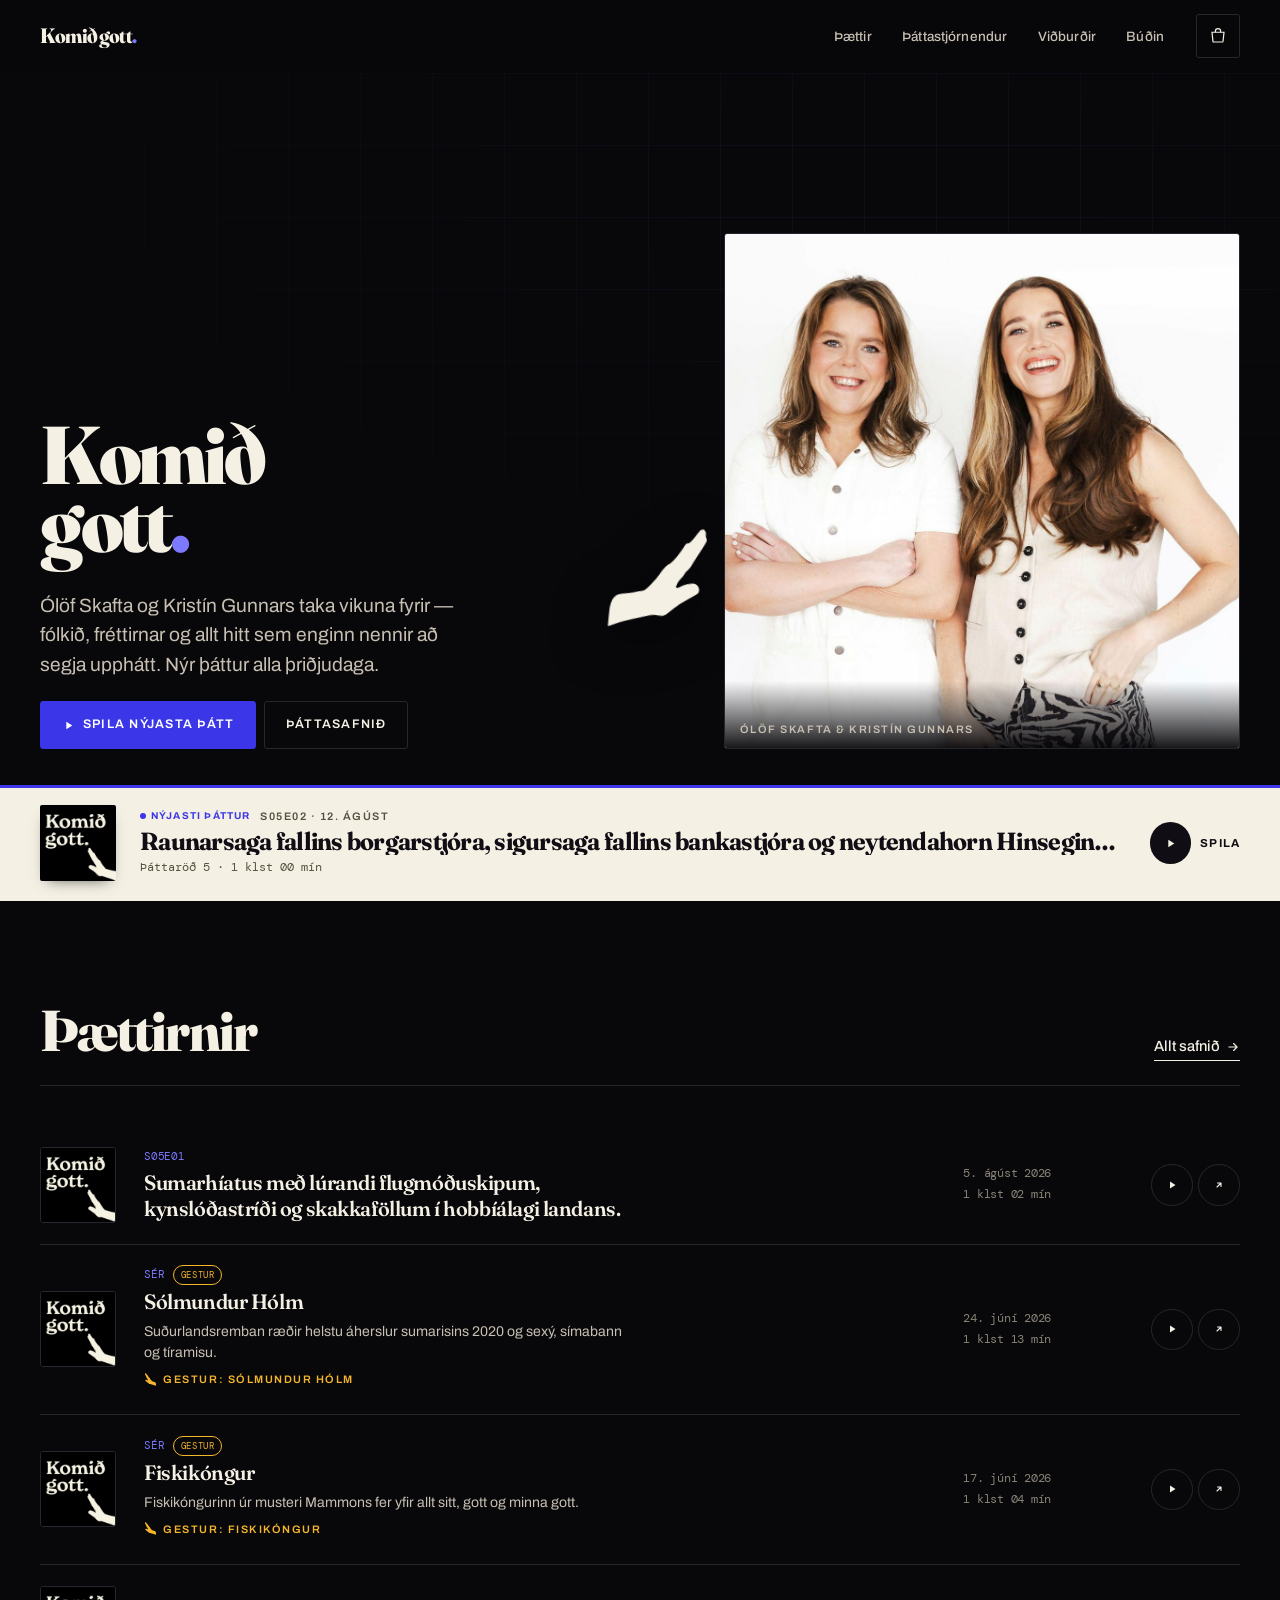
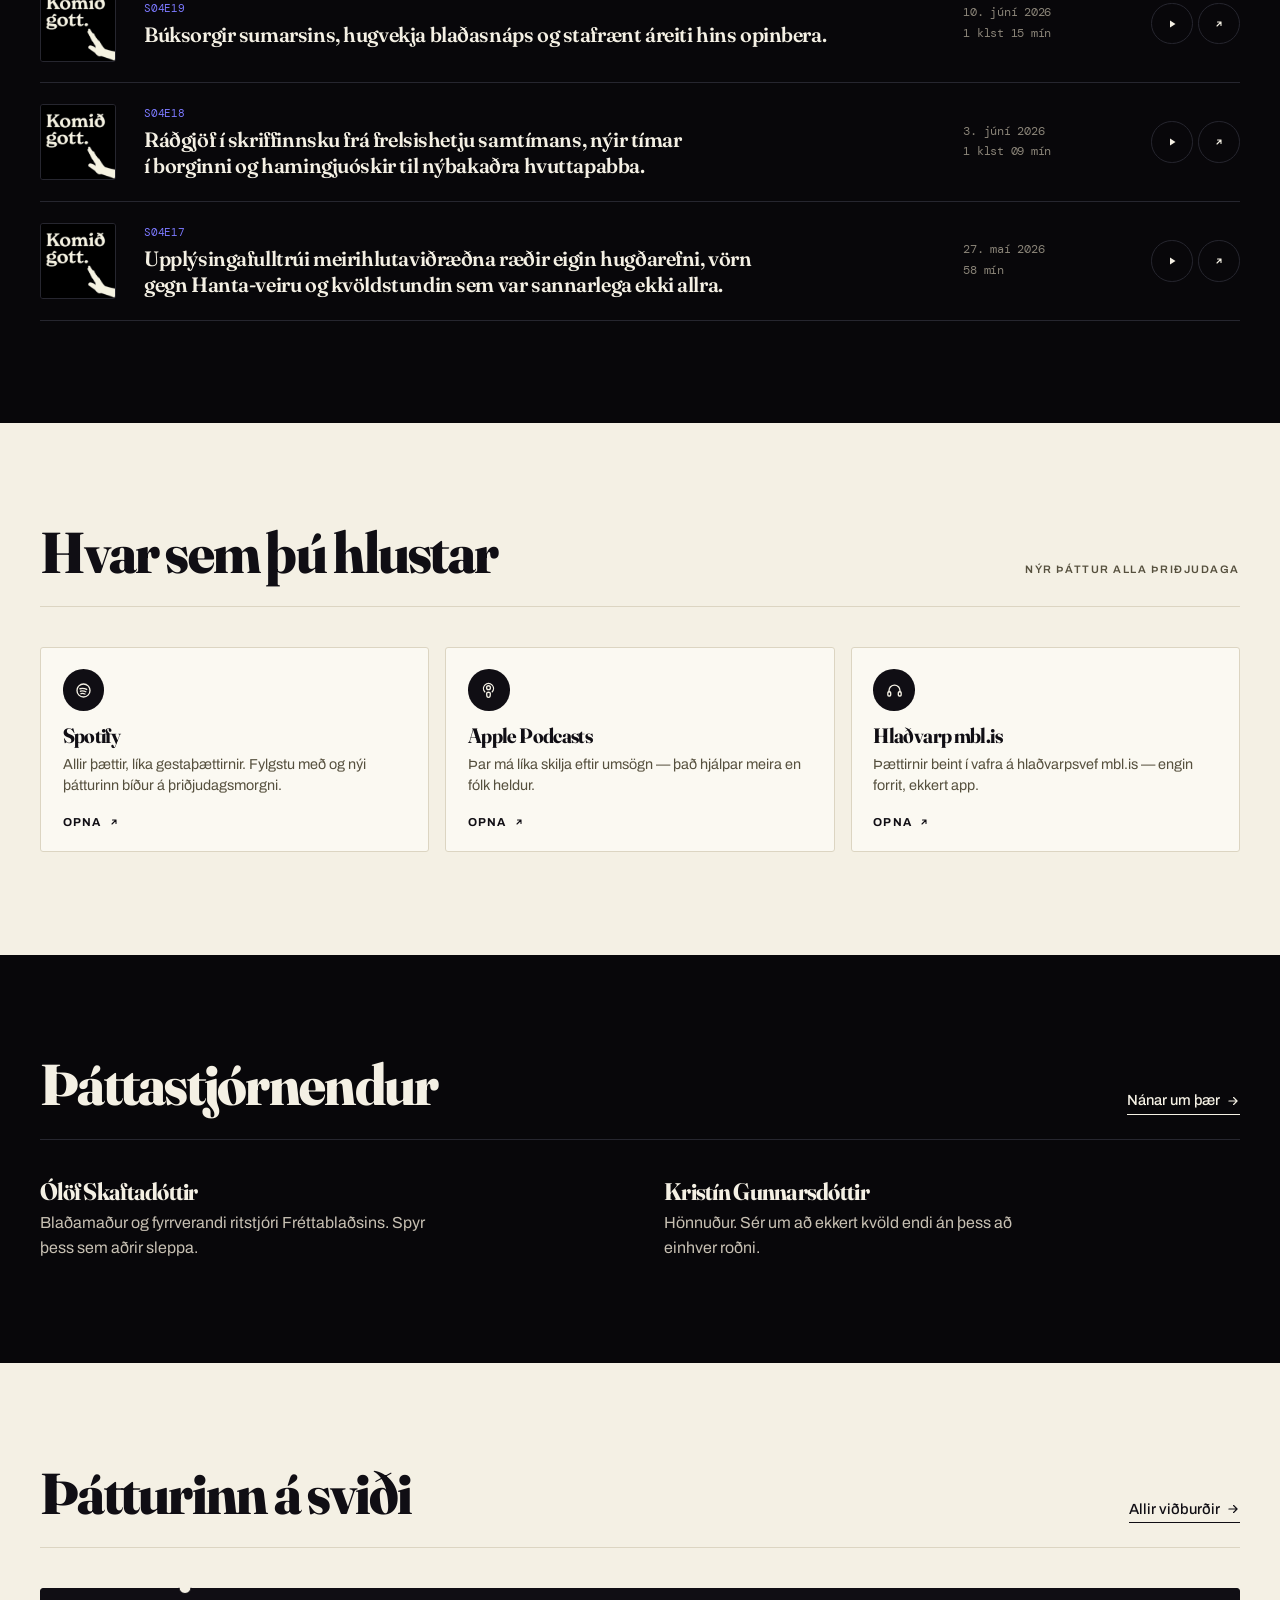
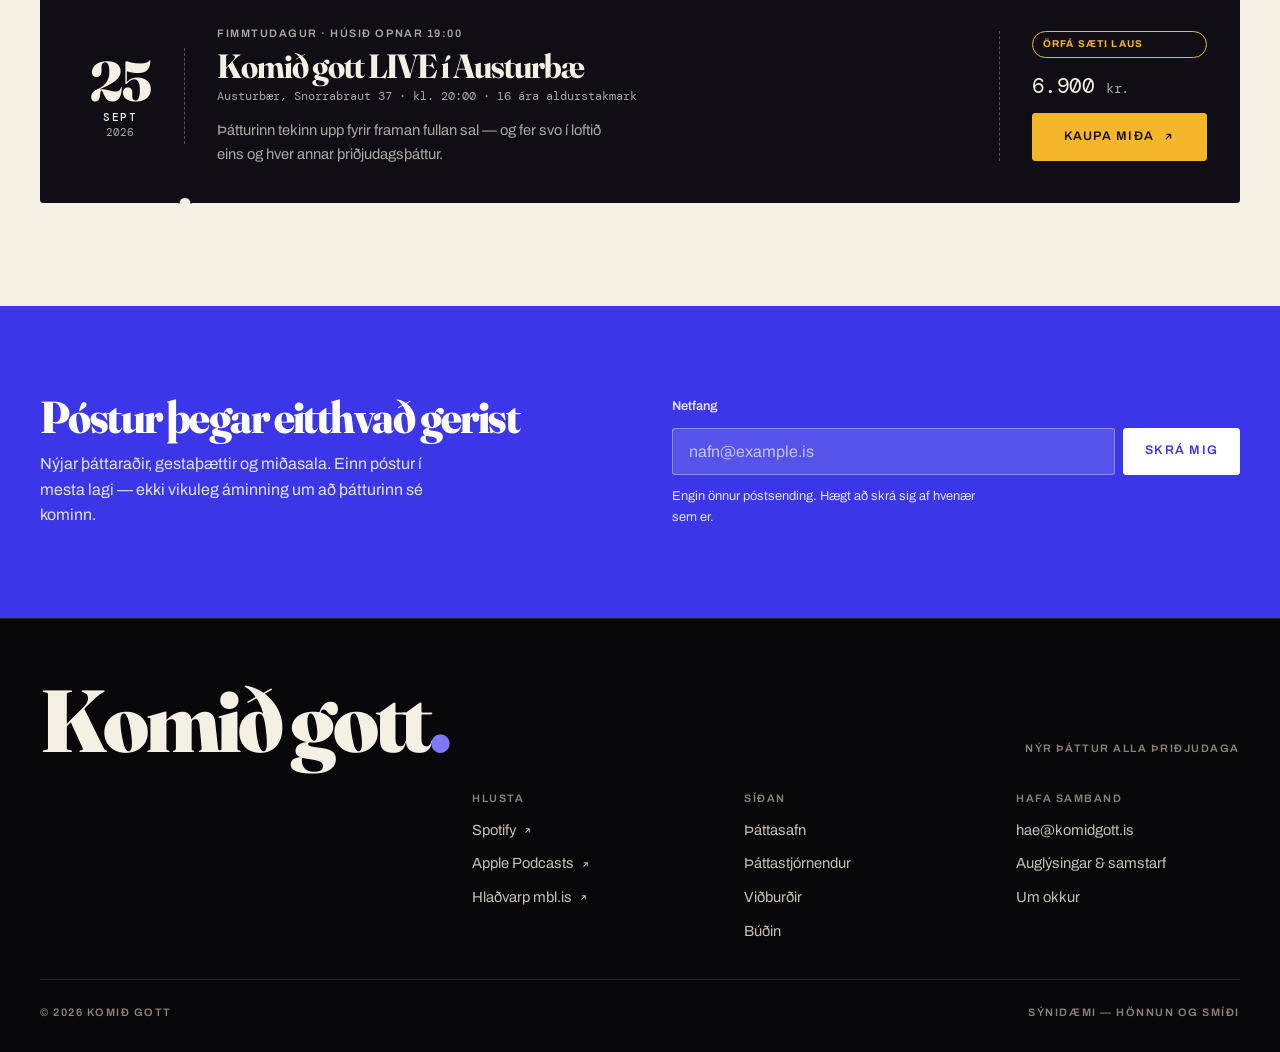
==== commit ad618786: "Forsíðan hreinsuð: eitt hlutverk á hvern kafla Nýjasti þátturinn birtist áður þrisvar á forsíðunni —" ====
--- a/index.html
+++ b/index.html
@@ -4,7 +4,7 @@
 <meta charset="utf-8">
 <meta name="viewport" content="width=device-width, initial-scale=1, viewport-fit=cover">
 <title>Komið gott — hlaðvarp Ólafar Skafta og Kristínar Gunnars</title>
-<meta name="description" content="Komið gott er hlaðvarp Ólafar Skaftadóttur og Kristínar Gunnarsdóttur. Hundrað þættir, allir spilanlegir hér á síðunni. Nýr þáttur alla þriðjudaga.">
+<meta name="description" content="Komið gott er hlaðvarp Ólafar Skaftadóttur og Kristínar Gunnarsdóttur. Allir þættir spilanlegir hér á síðunni. Nýr þáttur alla þriðjudaga.">
 <meta name="theme-color" content="#08070A">
 
 <!-- Sýnidæmi: haldið utan við leitarvélar svo tilbúnu viðburðadagsetningarnar
@@ -14,7 +14,7 @@
 
 <meta property="og:type" content="website">
 <meta property="og:title" content="Komið gott — hlaðvarp">
-<meta property="og:description" content="Hundrað þættir, allir spilanlegir beint á síðunni. Nýr þáttur alla þriðjudaga.">
+<meta property="og:description" content="Allir þættir spilanlegir beint á síðunni. Nýr þáttur alla þriðjudaga.">
 <meta property="og:image" content="assets/logo.jpg">
 <meta property="og:locale" content="is_IS">
 
@@ -73,7 +73,6 @@
       </ul>
     </nav>
     <div class="nav__actions">
-      <a class="btn btn--sm nav__cta" href="#nyjast">Spila nýjasta</a>
       <button class="iconbtn" id="cartOpen" aria-label="Opna körfu">
         <svg viewBox="0 0 24 24" fill="none" stroke="currentColor" stroke-width="1.6" aria-hidden="true"><path d="M4 7h16l-1.3 12.2a1 1 0 0 1-1 .8H6.3a1 1 0 0 1-1-.9L4 7Z"/><path d="M8.5 7V5.6a3.5 3.5 0 0 1 7 0V7"/></svg>
         <span class="iconbtn__count" id="cartCount" hidden>0</span>
@@ -101,29 +100,18 @@
         </div>
       </div>
 
-      <p class="hero__status">
-        <b>Straumurinn virkur</b>
-        <span>100 þættir · 5 þáttaraðir · nýr alla þriðjudaga</span>
-      </p>
-
       <p class="hero__lead">
         Ólöf Skafta og Kristín Gunnars taka vikuna fyrir — fólkið, fréttirnar og
-        allt hitt sem enginn nennir að segja upphátt.
+        allt hitt sem enginn nennir að segja upphátt. Nýr þáttur alla þriðjudaga.
       </p>
 
       <div class="hero__cta">
-        <a class="btn" href="#nyjast">
+        <button class="btn" type="button" data-play="">
           <svg class="i" viewBox="0 0 24 24" fill="currentColor" aria-hidden="true"><path d="M8 5v14l11-7z"/></svg>
           Spila nýjasta þátt
-        </a>
-        <a class="btn btn--ghost" href="thaettir.html">Öll 100 í safninu</a>
-      </div>
-
-      <ul class="hero__facts micro">
-        <li><b>100</b> þættir</li>
-        <li><b>16</b> sérþættir</li>
-        <li><b>4,7</b> á Apple Podcasts</li>
-      </ul>
+        </button>
+        <a class="btn btn--ghost" href="thaettir.html">Þáttasafnið</a>
+      </div>
     </div>
 
     <figure class="hero__cast">
@@ -146,7 +134,7 @@
         <span class="epbar__new">Nýjasti þáttur</span>
         <span class="micro" data-f="code">S05E02 · 12. ágúst</span>
       </span>
-      <a class="epbar__title" href="#nyjast" data-f="title">Raunarsaga fallins borgarstjóra, sigursaga fallins bankastjóra og neytendahorn Hinsegin daga.</a>
+      <a class="epbar__title" href="thaettir.html" data-f="title">Raunarsaga fallins borgarstjóra, sigursaga fallins bankastjóra og neytendahorn Hinsegin daga.</a>
       <span class="epbar__meta" data-f="meta">Þáttaröð 5 · 1 klst 00 mín</span>
     </span>
     <button class="epbar__go" type="button" data-play="" aria-label="Spila nýjasta þátt">
@@ -156,67 +144,17 @@
   </div>
 </section>
 
-<!-- ================================================ NÝJASTI ÞÁTTURINN ==== -->
-<section class="band" id="nyjast">
+<!-- ===================================================== ÞÆTTIRNIR ======= -->
+<section class="band" id="thaettir">
   <div class="wrap">
     <div class="shead">
-      <h2>Nýjasti þátturinn</h2>
-      <a class="tlink" href="thaettir.html">Allt þáttasafnið
+      <h2>Þættirnir</h2>
+      <a class="tlink" href="thaettir.html">Allt safnið
         <svg class="i" viewBox="0 0 24 24" fill="none" stroke="currentColor" stroke-width="2" stroke-linecap="round" stroke-linejoin="round" aria-hidden="true"><path d="M5 12h14M13 6l6 6-6 6"/></svg>
       </a>
     </div>
 
-    <div class="latest" id="featured">
-      <figure class="latest__art" data-play="">
-        <img src="assets/logo.jpg" width="3000" height="3000" alt="Merki hlaðvarpsins Komið gott">
-        <span class="latest__cue" aria-hidden="true">
-          <span data-icon><svg class="i" viewBox="0 0 24 24" fill="currentColor"><path d="M8 5v14l11-7z"/></svg></span>
-        </span>
-      </figure>
-
-      <div class="latest__body">
-        <p class="micro latest__meta data" data-f="meta">S05E02 · 12. ágúst 2026 · 1 klst 00 mín</p>
-        <h3 class="latest__title" data-f="title">Raunarsaga fallins borgarstjóra, sigursaga fallins bankastjóra og neytendahorn Hinsegin daga.</h3>
-        <p class="latest__desc" data-f="desc">Nýjasti þátturinn af Komið gott. Ýttu á spila — hann hleðst beint af straumnum.</p>
-
-        <div class="latest__act">
-          <button class="btn" type="button" data-play="">
-            <svg class="i" viewBox="0 0 24 24" fill="currentColor" aria-hidden="true"><path d="M8 5v14l11-7z"/></svg>
-            Spila þátt
-          </button>
-          <span class="latest__len data" data-f="dur">1:00:01</span>
-          <a class="tlink" data-f="link" href="https://open.spotify.com/show/0MOGvOhy1255O5DG4xU5uj" target="_blank" rel="noopener">Opna á Spotify
-            <svg class="i" viewBox="0 0 24 24" fill="none" stroke="currentColor" stroke-width="2.2" stroke-linecap="round" stroke-linejoin="round" aria-hidden="true"><path d="M8 16 16 8M9 8h7v7"/></svg>
-          </a>
-        </div>
-
-        <ul class="platforms micro">
-          <li><a href="https://open.spotify.com/show/0MOGvOhy1255O5DG4xU5uj" target="_blank" rel="noopener">Spotify
-            <svg class="i" viewBox="0 0 24 24" fill="none" stroke="currentColor" stroke-width="2.2" stroke-linecap="round" stroke-linejoin="round" aria-hidden="true"><path d="M8 16 16 8M9 8h7v7"/></svg></a></li>
-          <li><a href="https://podcasts.apple.com/is/podcast/komi%C3%B0-gott/id1753137038" target="_blank" rel="noopener">Apple Podcasts
-            <svg class="i" viewBox="0 0 24 24" fill="none" stroke="currentColor" stroke-width="2.2" stroke-linecap="round" stroke-linejoin="round" aria-hidden="true"><path d="M8 16 16 8M9 8h7v7"/></svg></a></li>
-          <li><a href="https://www.mbl.is/hladvarp/hlusta/komid-gott/" target="_blank" rel="noopener">mbl.is
-            <svg class="i" viewBox="0 0 24 24" fill="none" stroke="currentColor" stroke-width="2.2" stroke-linecap="round" stroke-linejoin="round" aria-hidden="true"><path d="M8 16 16 8M9 8h7v7"/></svg></a></li>
-        </ul>
-
-        <p class="micro latest__sponsors" hidden>Í boði
-          <span data-f="sponsors"></span>
-        </p>
-      </div>
-    </div>
-  </div>
-</section>
-
-<!-- =================================================== FYRRI ÞÆTTIR ====== -->
-<section class="band" style="padding-top:0">
-  <div class="wrap">
-    <div class="shead">
-      <h2>Fyrri þættir</h2>
-      <a class="tlink" href="thaettir.html">Allt safnið — 100 þættir
-        <svg class="i" viewBox="0 0 24 24" fill="none" stroke="currentColor" stroke-width="2" stroke-linecap="round" stroke-linejoin="round" aria-hidden="true"><path d="M5 12h14M13 6l6 6-6 6"/></svg>
-      </a>
-    </div>
-
+    <!-- Nýjasti þátturinn er á borðanum efst og er því sleppt hér -->
     <ul class="eps" id="homeEps" data-skip="1" data-limit="6"></ul>
   </div>
 </section>
@@ -252,7 +190,7 @@
           </svg>
         </span>
         <h3>Apple Podcasts</h3>
-        <p>4,7 í einkunn af fimm mögulegum. Þar má líka skilja eftir umsögn — það hjálpar meira en fólk heldur.</p>
+        <p>Þar má líka skilja eftir umsögn — það hjálpar meira en fólk heldur.</p>
         <span class="plat__go">Opna
           <svg class="i" viewBox="0 0 24 24" fill="none" stroke="currentColor" stroke-width="2.2" stroke-linecap="round" stroke-linejoin="round" aria-hidden="true"><path d="M8 16 16 8M9 8h7v7"/></svg>
         </span>
@@ -266,17 +204,12 @@
           </svg>
         </span>
         <h3>Hlaðvarp mbl.is</h3>
-        <p>Þættirnir eru líka aðgengilegir beint í vafra á hlaðvarpsvef mbl.is — engin forrit, ekkert app.</p>
+        <p>Þættirnir beint í vafra á hlaðvarpsvef mbl.is — engin forrit, ekkert app.</p>
         <span class="plat__go">Opna
           <svg class="i" viewBox="0 0 24 24" fill="none" stroke="currentColor" stroke-width="2.2" stroke-linecap="round" stroke-linejoin="round" aria-hidden="true"><path d="M8 16 16 8M9 8h7v7"/></svg>
         </span>
       </a>
     </div>
-
-    <div class="subscribe">
-      <p>Ábendingar, gestahugmyndir og annað sem má fara í loftið:</p>
-      <a class="tlink" href="mailto:hae@komidgott.is">hae@komidgott.is</a>
-    </div>
   </div>
 </section>
 
@@ -285,36 +218,20 @@
   <div class="wrap">
     <div class="shead">
       <h2>Þáttastjórnendur</h2>
-      <a class="tlink" href="um.html">Um okkur
+      <a class="tlink" href="um.html">Nánar um þær
         <svg class="i" viewBox="0 0 24 24" fill="none" stroke="currentColor" stroke-width="2" stroke-linecap="round" stroke-linejoin="round" aria-hidden="true"><path d="M5 12h14M13 6l6 6-6 6"/></svg>
       </a>
     </div>
 
-    <div class="about">
-      <div class="about__text">
-        <h3 class="about__head">Tvær sem segja það sem hinar hugsa</h3>
-        <p class="about__lead">
-          Komið gott byrjaði sem samtal sem átti aldrei að fara í loftið. Í dag er
-          það eitt hlustaðasta hlaðvarp landsins — vikulegt uppgjör á fréttum,
-          fólki og því sem má víst ekki ræða.
-        </p>
-
-        <dl class="hosts">
-          <div>
-            <dt>Ólöf Skaftadóttir</dt>
-            <dd>Blaðamaður og fyrrverandi ritstjóri Fréttablaðsins. Spyr þess sem aðrir sleppa.</dd>
-          </div>
-          <div>
-            <dt>Kristín Gunnarsdóttir</dt>
-            <dd>Hönnuður. Sér um að ekkert kvöld endi án þess að einhver roðni.</dd>
-          </div>
-        </dl>
-      </div>
-
-      <figure class="about__photo">
-        <img src="assets/tvaer.jpg" width="1640" height="1093" loading="lazy"
-             alt="Ólöf Skaftadóttir og Kristín Gunnarsdóttir í stúdíóinu">
-      </figure>
+    <div class="duo">
+      <div>
+        <h3>Ólöf Skaftadóttir</h3>
+        <p>Blaðamaður og fyrrverandi ritstjóri Fréttablaðsins. Spyr þess sem aðrir sleppa.</p>
+      </div>
+      <div>
+        <h3>Kristín Gunnarsdóttir</h3>
+        <p>Hönnuður. Sér um að ekkert kvöld endi án þess að einhver roðni.</p>
+      </div>
     </div>
   </div>
 </section>
@@ -350,19 +267,6 @@
   </div>
 </section>
 
-<!-- ==================================================== BÚÐIN (SÝNI) ===== -->
-<section class="band paper" style="padding-top:0">
-  <div class="wrap">
-    <div class="shead">
-      <h2>Úr búðinni</h2>
-      <a class="tlink" href="budin.html">Í búðina
-        <svg class="i" viewBox="0 0 24 24" fill="none" stroke="currentColor" stroke-width="2" stroke-linecap="round" stroke-linejoin="round" aria-hidden="true"><path d="M5 12h14M13 6l6 6-6 6"/></svg>
-      </a>
-    </div>
-    <div class="products" id="products" data-limit="4"></div>
-  </div>
-</section>
-
 <!-- ================================================= PÓSTLISTI =========== -->
 <section class="signup" id="postlisti">
   <div class="wrap signup__inner">
--- a/assets/styles.css
+++ b/assets/styles.css
@@ -333,7 +333,6 @@
 .nav__links a[aria-current="page"] { color: var(--flag); }
 
 .nav__actions { display: flex; align-items: center; gap: 0.4rem; }
-.nav__cta { display: none; }
 
 /* Í símavalmyndinni fá veiturnar sinn eigin reit. Hnappurinn í hausnum
    kemst ekki fyrir á síma, en „hvar hlusta ég“ má ekki hverfa þess vegna. */
@@ -438,28 +437,6 @@
 
 .hero__mark { display: flex; align-items: flex-end; margin-bottom: 1rem; }
 
-/* Staðan á straumnum, lesin úr þáttalistanum */
-.hero__status {
-  display: flex;
-  flex-wrap: wrap;
-  align-items: center;
-  gap: 0.3rem 0.8rem;
-  margin-bottom: 0.8rem;
-  font-family: var(--data);
-  font-size: 0.68rem;
-  letter-spacing: 0.02em;
-  color: var(--on-ink-3);
-}
-.hero__status b { display: inline-flex; align-items: center; gap: 0.45rem; color: var(--signal-2); font-weight: 500; }
-.hero__status b::before {
-  content: "";
-  width: 6px; height: 6px;
-  border-radius: 50%;
-  background: currentColor;
-  animation: pulse 2.4s ease-in-out infinite;
-}
-@keyframes pulse { 0%, 100% { opacity: 1; } 50% { opacity: 0.25; } }
-
 /* Andlitin á plakatinu.
 
    Á síma þarf plakatið að rúmast á einum skjá ásamt þáttaborðanum, svo
@@ -525,16 +502,6 @@
 }
 
 .hero__cta { display: grid; gap: 0.5rem; }
-
-.hero__facts {
-  display: flex;
-  flex-wrap: wrap;
-  gap: 0.3rem 1.1rem;
-  margin-top: 1.1rem;
-  padding-top: 0.9rem;
-  border-top: 1px solid var(--line);
-}
-.hero__facts b { color: var(--on-ink); font-weight: 700; }
 
 /* Þáttaborðinn: fullbreiður, límdur við botn plakatsins. Nýjasti þátturinn
    er það eina sem stendur ofan á plakatinu — hlaðvarpið sjálft, ekki miðasala. */
@@ -666,64 +633,8 @@
 .epbar__go:hover i { transform: scale(1.08); background: var(--signal); color: #fff; }
 
 /* --------------------------------------------------------------------------
-   Þáttur vikunnar
-   -------------------------------------------------------------------------- */
-
-.latest { display: grid; gap: 1.75rem; }
-
-.latest__art {
-  position: relative;
-  border-radius: var(--r);
-  overflow: hidden;
-  max-width: 20rem;
-  box-shadow: 0 24px 48px -24px rgba(0, 0, 0, 0.9);
-}
-.latest__art img { width: 100%; height: auto; aspect-ratio: 1; object-fit: cover; }
-.latest__art figcaption {
-  position: absolute;
-  left: 0; right: 0; bottom: 0;
-  padding: 2.5rem 0.9rem 0.75rem;
-  background: linear-gradient(transparent, rgba(0, 0, 0, 0.9));
-  color: var(--on-ink-2);
-}
-
-.latest__meta { color: var(--on-ink-2); margin-bottom: 0.85rem; }
-.latest__title { font-size: clamp(1.8rem, 8vw, 2.6rem); font-weight: 700; margin-bottom: 0.85rem; }
-.latest__desc { max-width: 52ch; color: var(--on-ink-2); margin-bottom: 1.5rem; }
-
-/* Cover-artið er líka spilunarflötur */
-.latest__art { cursor: pointer; }
-.latest__art .latest__cue {
-  position: absolute;
-  inset: 0;
-  display: grid;
-  place-items: center;
-  background: rgba(4, 3, 6, 0.5);
-  opacity: 0;
-  transition: opacity 0.25s var(--ease);
-}
-.latest__art:hover .latest__cue { opacity: 1; }
-.latest__cue span {
-  display: grid;
-  place-items: center;
-  width: 4.25rem; height: 4.25rem;
-  background: var(--on-ink);
-  color: var(--ink);
-  border-radius: 50%;
-}
-.latest__cue .i { width: 20px; height: 20px; }
-
-.latest__act {
-  display: flex;
-  flex-wrap: wrap;
-  align-items: center;
-  gap: 0.75rem 1.25rem;
-  margin-bottom: 1.35rem;
-}
-.latest__len { font-size: 0.78rem; color: var(--on-ink-3); }
-.latest__len::before { content: "· "; }
-.latest__sponsors { margin-top: 1.5rem; padding-top: 1.1rem; border-top: 1px solid var(--line); }
-.latest__sponsors span { display: block; margin-top: 0.35rem; font-size: 0.82rem; color: var(--on-ink-2); }
+   Hlustunarveitur í línu — notaðar á um-síðunni
+   -------------------------------------------------------------------------- */
 
 .platforms { display: flex; flex-wrap: wrap; gap: 0.4rem; }
 .platforms a {
@@ -740,6 +651,18 @@
 }
 .platforms a:hover { color: var(--on-ink); border-color: var(--on-ink-3); }
 .platforms .i { width: 11px; height: 11px; }
+
+/* --------------------------------------------------------------------------
+   Þáttastjórnendur á forsíðu — léttur kafli, myndin af þeim er á plakatinu
+   -------------------------------------------------------------------------- */
+
+.duo { display: grid; gap: 1.75rem; }
+.duo h3 {
+  font-size: 1.5rem;
+  font-weight: 700;
+  margin-bottom: 0.4rem;
+}
+.duo p { color: var(--on-ink-2); max-width: 44ch; }
 
 /* --------------------------------------------------------------------------
    Þáttasafn
@@ -1061,8 +984,6 @@
 .plat__go .i { width: 12px; height: 12px; transition: transform 0.25s var(--ease); }
 .plat:hover .plat__go .i { transform: translate(2px, -2px); }
 
-.subscribe { margin-top: 1.5rem; display: flex; flex-wrap: wrap; align-items: baseline; gap: 0.4rem 0.75rem; }
-.subscribe p { font-size: 0.9rem; color: var(--on-paper-2); }
 
 /* --------------------------------------------------------------------------
    Viðburðir — miðar með rifgati
@@ -1621,6 +1542,17 @@
 /* Tilkynningin má ekki lenda undir spilaranum */
 body[data-dock="true"] .toast { bottom: 6rem; }
 
+/* Allra minnstu símarnir — plakatið á líka að rúmast þar */
+@media (max-width: 360px) {
+  .hero { padding-top: 0.9rem; }
+  .hero__word { font-size: clamp(2.2rem, 13vw, 2.8rem); }
+  .hero__lead { font-size: 0.92rem; margin-bottom: 1rem; }
+  .hero__mark { margin-bottom: 0.75rem; }
+  .hero__cast { margin-top: 0.85rem; }
+  .hero__cast img { max-height: 11svh; }
+  .hero__inner { padding-bottom: 1.1rem; }
+}
+
 /* ==========================================================================
    ≥ 640px
    ========================================================================== */
@@ -1643,6 +1575,7 @@
 
   .products { grid-template-columns: repeat(3, 1fr); gap: 1.75rem 1.25rem; }
   .plats { grid-template-columns: repeat(3, 1fr); gap: 1rem; }
+  .duo { grid-template-columns: repeat(2, 1fr); gap: 3rem; }
   .footer__cols { grid-template-columns: repeat(3, 1fr); }
 
   .ticket { --pad: 1.5rem; --perf: 5.5rem; }
@@ -1693,7 +1626,6 @@
   .nav__links a:hover { color: var(--on-ink); }
   .nav__links a[aria-current="page"] { color: var(--on-ink); text-decoration: underline; text-decoration-color: var(--signal-2); text-decoration-thickness: 2px; }
   .nav__toggle { display: none; }
-  .nav__cta { display: inline-flex; }
   .nav__listen { display: none; }
 
   /* Plakatið verður tvískipt: heitið vinstra megin, þær hægra megin */
@@ -1720,7 +1652,6 @@
     filter: drop-shadow(0 14px 26px rgba(0, 0, 0, 0.6));
   }
   .hero__word { font-size: clamp(4.6rem, 8.4vw, 8.4rem); }
-  .hero__facts { gap: 0.5rem 2.25rem; margin-top: 2rem; }
   .hero__cast { margin-top: 0; }
   .hero__cast img { aspect-ratio: 4 / 5; object-position: 50% 22%; }
 
@@ -1731,9 +1662,6 @@
   .shead { padding-bottom: 1.5rem; margin-bottom: 2.5rem; }
   .shead h2 { font-size: clamp(2.6rem, 4.5vw, 3.8rem); }
 
-  .latest { grid-template-columns: minmax(0, 20rem) minmax(0, 1fr); gap: 3.5rem; align-items: center; }
-  .latest__art { max-width: none; }
-  .latest__title { font-size: clamp(2.1rem, 3.2vw, 2.9rem); }
 
   .ep { grid-template-columns: 4.75rem minmax(0, 1fr) 10rem auto; align-items: center; gap: 0 1.75rem; padding-block: 1.3rem; }
   .ep__art { grid-row: 1; width: 4.75rem; height: 4.75rem; }
@@ -1797,9 +1725,7 @@
   .hero { padding-top: 1.75rem; }
   .hero__inner { padding-bottom: 2.25rem; gap: 2.5rem; }
   .hero__word { font-size: clamp(3.6rem, 6.4vw, 6.2rem); }
-  .hero__status { margin-bottom: 0.85rem; }
   .hero__lead { font-size: 1rem; margin-bottom: 1.35rem; max-width: 40ch; }
-  .hero__facts { margin-top: 1.35rem; padding-top: 1rem; }
   .hero__mark { margin-bottom: 1.1rem; }
   .hero__cast img { aspect-ratio: 1 / 1; }
   .hero__hand { width: clamp(76px, 7vw, 105px); bottom: 28%; left: calc(56% - 6.5rem); }
@@ -1810,7 +1736,6 @@
   .hero__lead { font-size: 0.96rem; margin-bottom: 1.1rem; }
   .hero__cast img { aspect-ratio: 5 / 4; }
   .hero__inner { padding-bottom: 1.75rem; }
-  .hero__facts { margin-top: 1.1rem; }
 }
 
 @media (min-width: 1200px) {
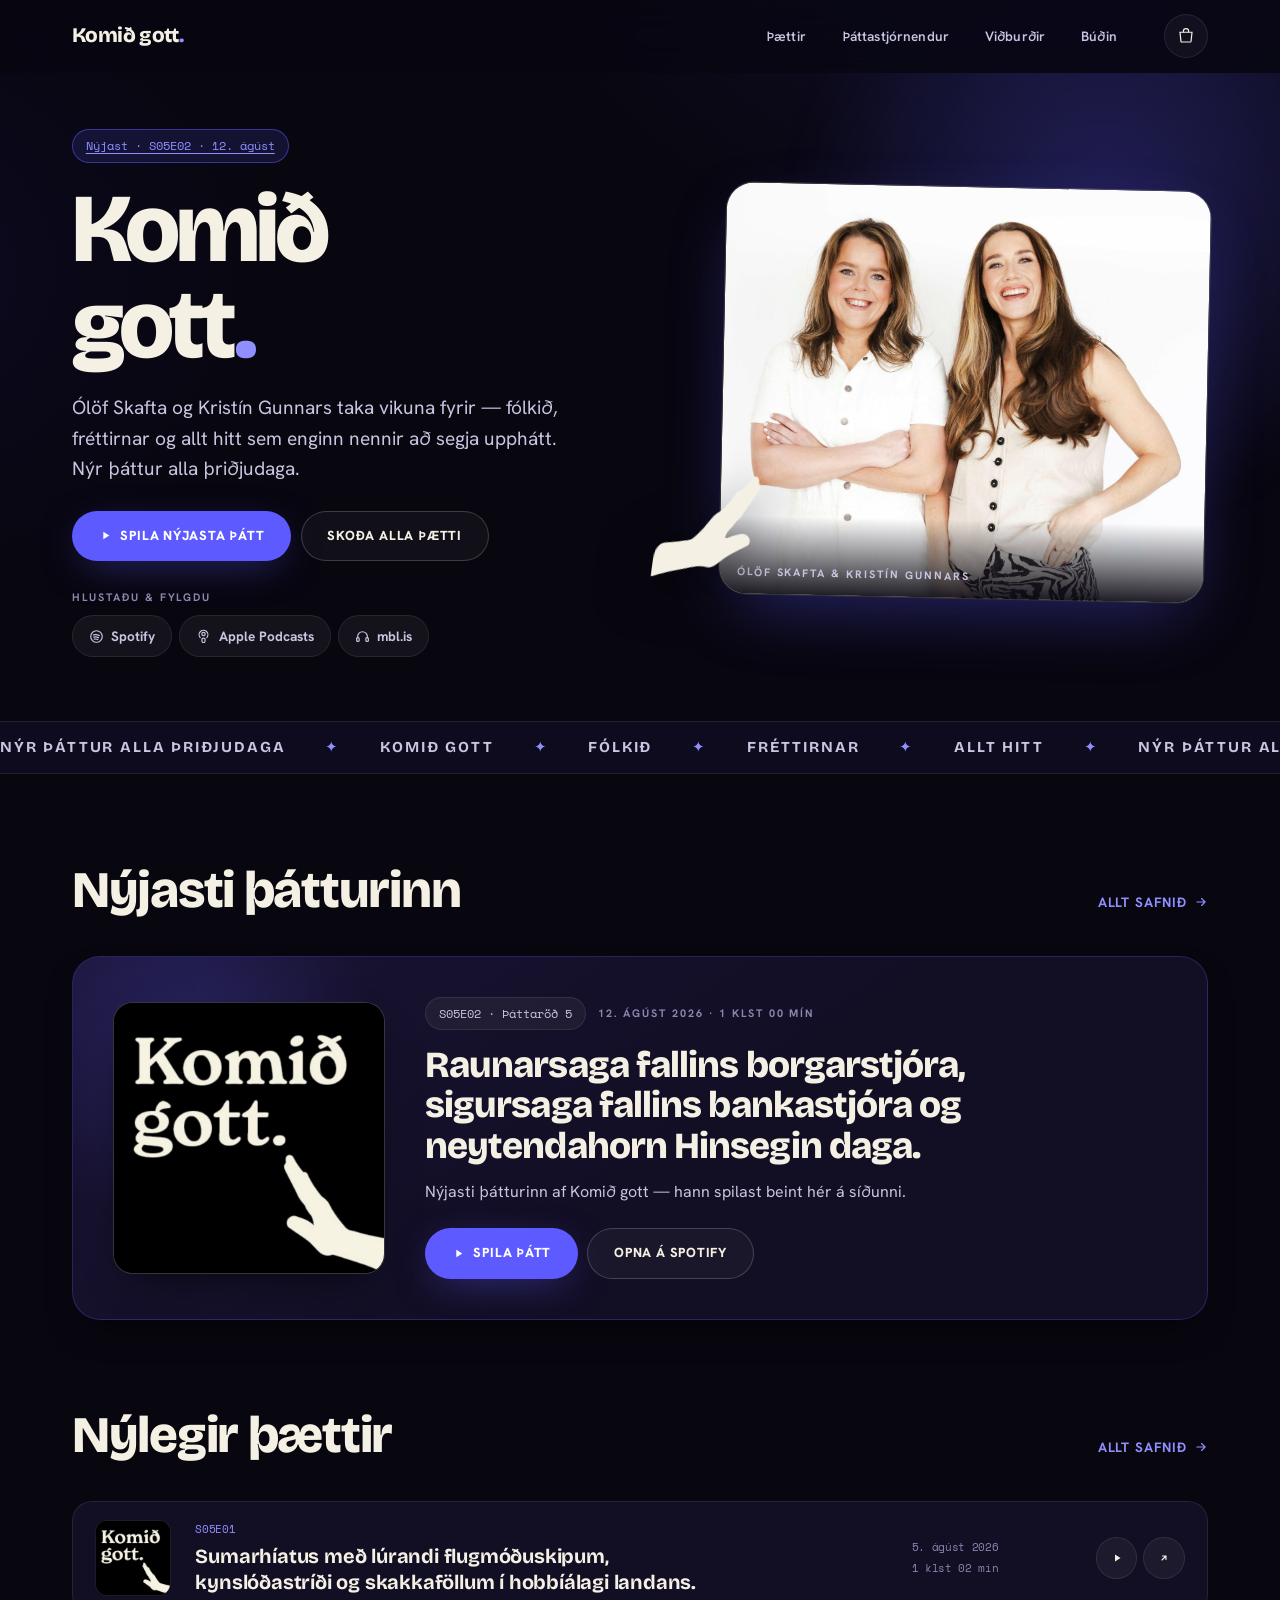
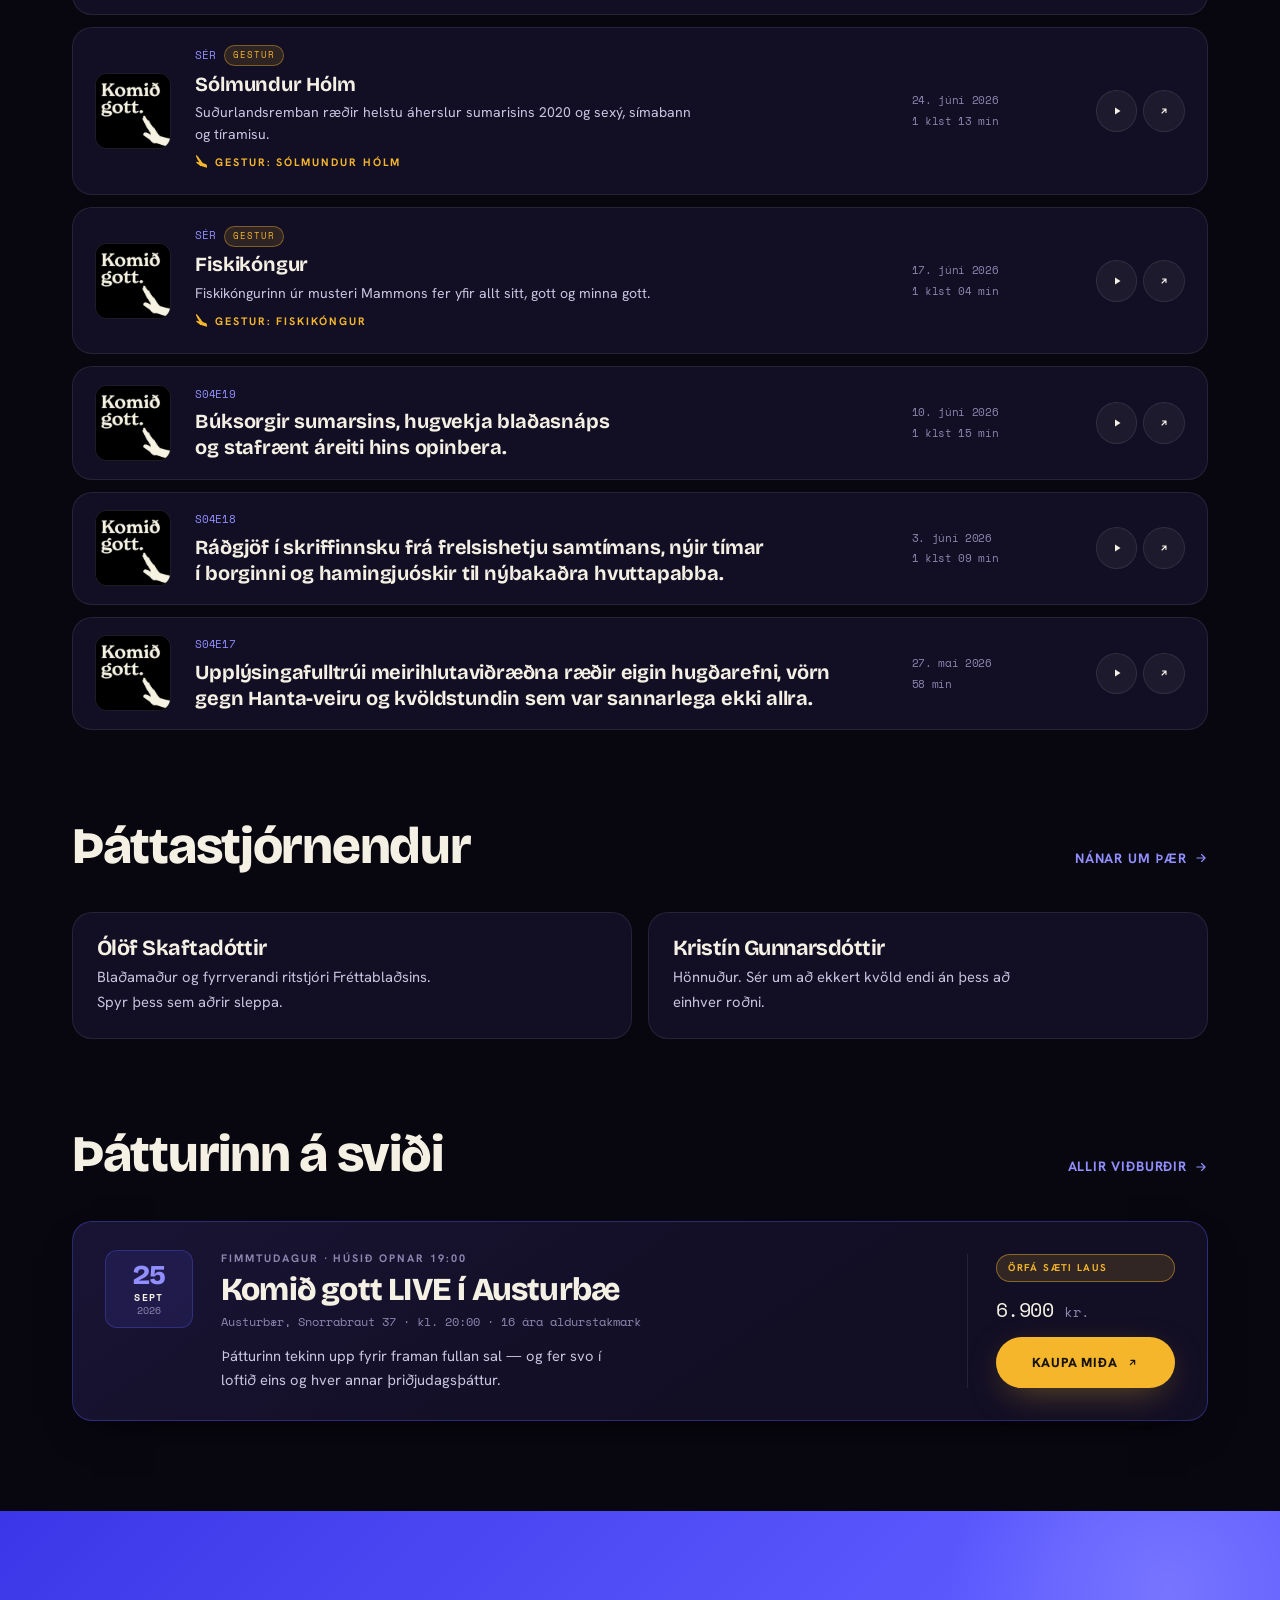
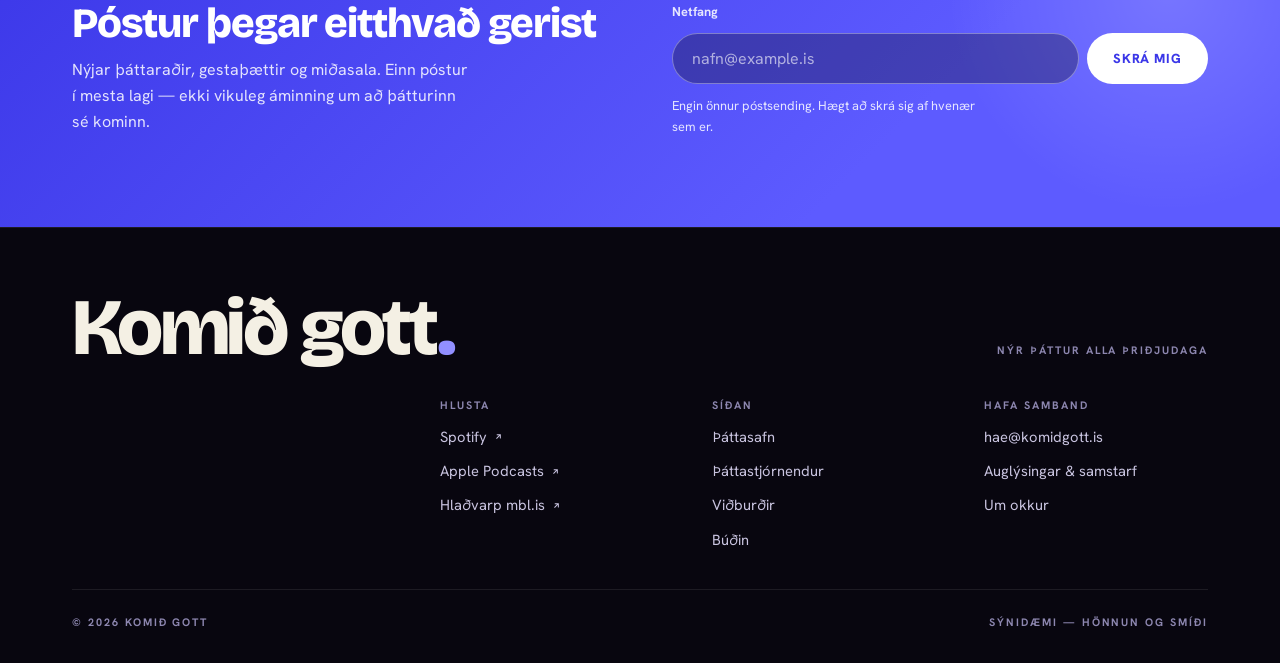
==== commit 1d28d7e3: "Endurhönnun í anda chessafterdark.is og betkastid.is Viðmiðunarsíðurnar tvær voru skoðaðar beint og " ====
--- a/index.html
+++ b/index.html
@@ -5,7 +5,7 @@
 <meta name="viewport" content="width=device-width, initial-scale=1, viewport-fit=cover">
 <title>Komið gott — hlaðvarp Ólafar Skafta og Kristínar Gunnars</title>
 <meta name="description" content="Komið gott er hlaðvarp Ólafar Skaftadóttur og Kristínar Gunnarsdóttur. Allir þættir spilanlegir hér á síðunni. Nýr þáttur alla þriðjudaga.">
-<meta name="theme-color" content="#08070A">
+<meta name="theme-color" content="#08060F">
 
 <!-- Sýnidæmi: haldið utan við leitarvélar svo tilbúnu viðburðadagsetningarnar
      rati ekki í Google undir nafni hlaðvarpsins.
@@ -22,7 +22,7 @@
 <link rel="preconnect" href="https://fonts.googleapis.com">
 <link rel="preconnect" href="https://fonts.gstatic.com" crossorigin>
 <link rel="preconnect" href="https://anchor.fm">
-<link href="https://fonts.googleapis.com/css2?family=Fraunces:opsz,wght,SOFT,WONK@9..144,300..900,0..100,0..1&family=Archivo:wght@400;500;600;700&family=DM+Mono:wght@400;500&display=swap" rel="stylesheet">
+<link href="https://fonts.googleapis.com/css2?family=Bricolage+Grotesque:opsz,wght@12..96,700;12..96,800&family=Hanken+Grotesk:wght@400;600;700;800&family=Space+Mono:wght@400;700&display=swap" rel="stylesheet">
 <link rel="stylesheet" href="assets/styles.css">
 
 <!-- Segir leitarvélum og hlaðvarpsskrám að þetta sé hlaðvarp, ekki fyrirtæki -->
@@ -86,19 +86,18 @@
 
 <main id="efni">
 
-<!-- ====================================================== PLAKAT ========== -->
+<!-- ======================================================== HETJAN ======== -->
 <section class="hero">
   <div class="hero__inner">
     <div class="hero__text">
-      <div class="hero__mark">
-        <h1 class="hero__word">
-          <span class="hero__line"><span>Komið</span></span>
-          <span class="hero__line"><span>gott<i>.</i></span></span>
-        </h1>
-        <div class="hand hero__hand" aria-hidden="true">
-          <svg viewBox="0 0 845 1000" fill="currentColor"><path d="M39.4 0Q38.1 0 25.4 12.7Q12.7 25.4 13.9 45.7Q15.2 66 7.6 76.2Q0 86.3 0 101.5Q0 116.8 53.3 219.6Q106.6 322.3 111.7 337.6Q116.8 352.8 132 375.6Q147.2 398.5 156.1 406.1Q165 413.7 176.4 437.8Q187.8 461.9 210.7 491.1Q233.5 520.3 241.1 554.5Q248.7 588.8 211.9 566Q175.1 543.1 143.4 531.7Q111.7 520.3 93.9 517.8Q76.1 515.2 60.9 521.5Q45.7 527.9 34.3 543.1Q22.8 558.4 22.8 576.1Q22.8 593.9 29.1 604Q35.5 614.2 118 670Q200.5 725.9 251.3 777.9Q302 829.9 317.3 838.8Q332.5 847.7 341.4 850.3Q350.3 852.8 388.4 850.3Q426.4 847.7 456.9 856.6Q487.3 865.5 601.5 903.5Q715.7 941.6 777.9 970.8Q840.1 1000 842.7 1000Q845.2 1000 845.2 851.5Q845.2 703 750 684Q654.8 665 620.5 653.5Q586.3 642.1 568.5 639.6Q550.8 637.1 536.8 628.2Q522.8 619.3 478.4 563.5Q434 507.6 404.8 454.3Q375.6 401 356.6 381.9Q337.6 362.9 330 359.1Q322.3 355.3 304.6 335Q286.8 314.7 257.6 270.3Q228.4 225.9 210.7 189.1Q192.9 152.3 186.6 148.5Q180.2 144.7 171.3 144.7Q162.4 144.7 137.1 112.9Q111.7 81.2 93.9 48.2Q76.1 15.2 68.5 8.8Q60.9 2.5 50.8 1.3Q40.6 0 39.4 0Z"/></svg>
-        </div>
-      </div>
+      <p class="hero__kicker">
+        <a class="chip" href="#nyjast" data-f="code">Nýjast · S05E02 · 12. ágúst</a>
+      </p>
+
+      <h1 class="hero__word">
+        <span class="hero__line"><span>Komið</span></span>
+        <span class="hero__line"><span>gott<i>.</i></span></span>
+      </h1>
 
       <p class="hero__lead">
         Ólöf Skafta og Kristín Gunnars taka vikuna fyrir — fólkið, fréttirnar og
@@ -110,7 +109,22 @@
           <svg class="i" viewBox="0 0 24 24" fill="currentColor" aria-hidden="true"><path d="M8 5v14l11-7z"/></svg>
           Spila nýjasta þátt
         </button>
-        <a class="btn btn--ghost" href="thaettir.html">Þáttasafnið</a>
+        <a class="btn btn--ghost" href="thaettir.html">Skoða alla þætti</a>
+      </div>
+
+      <div class="hero__plats">
+        <span class="micro">Hlustaðu &amp; fylgdu</span>
+        <ul>
+          <li><a href="https://open.spotify.com/show/0MOGvOhy1255O5DG4xU5uj" target="_blank" rel="noopener">
+            <svg class="i" viewBox="0 0 24 24" fill="none" stroke="currentColor" stroke-width="1.9" stroke-linecap="round" aria-hidden="true"><circle cx="12" cy="12" r="9.2"/><path d="M7 9.5c3.3-.9 6.7-.6 9.5 1"/><path d="M7.7 13c2.6-.7 5.3-.4 7.6.8"/><path d="M8.4 16.3c2-.5 4-.3 5.7.6"/></svg>
+            Spotify</a></li>
+          <li><a href="https://podcasts.apple.com/is/podcast/komi%C3%B0-gott/id1753137038" target="_blank" rel="noopener">
+            <svg class="i" viewBox="0 0 24 24" fill="none" stroke="currentColor" stroke-width="1.9" stroke-linecap="round" stroke-linejoin="round" aria-hidden="true"><circle cx="12" cy="8" r="2.7"/><path d="M6.7 13.7a7 7 0 1 1 10.6 0"/><path d="M10.2 21.1c-.5-.9-.8-2.9-.8-4.9 0-1.1 1.1-1.7 2.6-1.7s2.6.6 2.6 1.7c0 2-.3 4-.8 4.9-.4.7-3.2.7-3.6 0Z"/></svg>
+            Apple Podcasts</a></li>
+          <li><a href="https://www.mbl.is/hladvarp/hlusta/komid-gott/" target="_blank" rel="noopener">
+            <svg class="i" viewBox="0 0 24 24" fill="none" stroke="currentColor" stroke-width="1.9" stroke-linecap="round" stroke-linejoin="round" aria-hidden="true"><path d="M4.2 14.5v-2.3a7.8 7.8 0 0 1 15.6 0v2.3"/><rect x="2.6" y="13.6" width="4" height="6.2" rx="1.6"/><rect x="17.4" y="13.6" width="4" height="6.2" rx="1.6"/></svg>
+            mbl.is</a></li>
+        </ul>
       </div>
     </div>
 
@@ -119,102 +133,72 @@
            alt="Ólöf Skaftadóttir og Kristín Gunnarsdóttir standa hlið við hlið">
       <figcaption class="micro">Ólöf Skafta &amp; Kristín Gunnars</figcaption>
     </figure>
-  </div>
-
-  <!-- Nýjasti þátturinn stendur neðst á plakatinu. Textinn hér er sá sem var
-       efstur þegar straumurinn var síðast sóttur; skriftan skrifar hann upp á
-       nýtt við hleðslu svo hann fylgi listanum sjálfkrafa. -->
-  <div class="epbar" id="epbar">
-    <button class="epbar__art" type="button" data-play="" aria-label="Spila nýjasta þátt">
-      <img src="assets/logo.jpg" width="3000" height="3000" alt="">
-      <span class="epbar__cue" data-icon><svg class="i" viewBox="0 0 24 24" fill="currentColor" aria-hidden="true"><path d="M8 5v14l11-7z"/></svg></span>
-    </button>
-    <span class="epbar__body">
-      <span class="epbar__kicker">
-        <span class="epbar__new">Nýjasti þáttur</span>
-        <span class="micro" data-f="code">S05E02 · 12. ágúst</span>
-      </span>
-      <a class="epbar__title" href="thaettir.html" data-f="title">Raunarsaga fallins borgarstjóra, sigursaga fallins bankastjóra og neytendahorn Hinsegin daga.</a>
-      <span class="epbar__meta" data-f="meta">Þáttaröð 5 · 1 klst 00 mín</span>
-    </span>
-    <button class="epbar__go" type="button" data-play="" aria-label="Spila nýjasta þátt">
-      <i data-icon><svg class="i" viewBox="0 0 24 24" fill="currentColor" aria-hidden="true"><path d="M8 5v14l11-7z"/></svg></i>
-      <span>Spila</span>
-    </button>
-  </div>
-</section>
-
-<!-- ===================================================== ÞÆTTIRNIR ======= -->
-<section class="band" id="thaettir">
+
+    <div class="hand hero__hand" aria-hidden="true">
+      <svg viewBox="0 0 845 1000" fill="currentColor"><path d="M39.4 0Q38.1 0 25.4 12.7Q12.7 25.4 13.9 45.7Q15.2 66 7.6 76.2Q0 86.3 0 101.5Q0 116.8 53.3 219.6Q106.6 322.3 111.7 337.6Q116.8 352.8 132 375.6Q147.2 398.5 156.1 406.1Q165 413.7 176.4 437.8Q187.8 461.9 210.7 491.1Q233.5 520.3 241.1 554.5Q248.7 588.8 211.9 566Q175.1 543.1 143.4 531.7Q111.7 520.3 93.9 517.8Q76.1 515.2 60.9 521.5Q45.7 527.9 34.3 543.1Q22.8 558.4 22.8 576.1Q22.8 593.9 29.1 604Q35.5 614.2 118 670Q200.5 725.9 251.3 777.9Q302 829.9 317.3 838.8Q332.5 847.7 341.4 850.3Q350.3 852.8 388.4 850.3Q426.4 847.7 456.9 856.6Q487.3 865.5 601.5 903.5Q715.7 941.6 777.9 970.8Q840.1 1000 842.7 1000Q845.2 1000 845.2 851.5Q845.2 703 750 684Q654.8 665 620.5 653.5Q586.3 642.1 568.5 639.6Q550.8 637.1 536.8 628.2Q522.8 619.3 478.4 563.5Q434 507.6 404.8 454.3Q375.6 401 356.6 381.9Q337.6 362.9 330 359.1Q322.3 355.3 304.6 335Q286.8 314.7 257.6 270.3Q228.4 225.9 210.7 189.1Q192.9 152.3 186.6 148.5Q180.2 144.7 171.3 144.7Q162.4 144.7 137.1 112.9Q111.7 81.2 93.9 48.2Q76.1 15.2 68.5 8.8Q60.9 2.5 50.8 1.3Q40.6 0 39.4 0Z"/></svg>
+    </div>
+  </div>
+</section>
+
+<!-- ============================================== HLAUPANDI BORÐI ======== -->
+<div class="marquee" aria-hidden="true">
+  <div class="marquee__track">
+    <span>Nýr þáttur alla þriðjudaga <b>✦</b> Komið gott <b>✦</b> Fólkið <b>✦</b> Fréttirnar <b>✦</b> Allt hitt <b>✦</b></span>
+    <span>Nýr þáttur alla þriðjudaga <b>✦</b> Komið gott <b>✦</b> Fólkið <b>✦</b> Fréttirnar <b>✦</b> Allt hitt <b>✦</b></span>
+  </div>
+</div>
+
+<!-- ================================================ NÝJASTI ÞÁTTURINN ==== -->
+<section class="band" id="nyjast">
   <div class="wrap">
     <div class="shead">
-      <h2>Þættirnir</h2>
+      <h2>Nýjasti þátturinn</h2>
       <a class="tlink" href="thaettir.html">Allt safnið
         <svg class="i" viewBox="0 0 24 24" fill="none" stroke="currentColor" stroke-width="2" stroke-linecap="round" stroke-linejoin="round" aria-hidden="true"><path d="M5 12h14M13 6l6 6-6 6"/></svg>
       </a>
     </div>
 
-    <!-- Nýjasti þátturinn er á borðanum efst og er því sleppt hér -->
+    <article class="feat" id="featured">
+      <button class="feat__art" type="button" data-play="" aria-label="Spila nýjasta þátt">
+        <img src="assets/logo.jpg" width="3000" height="3000" alt="">
+        <span class="feat__cue" data-icon><svg class="i" viewBox="0 0 24 24" fill="currentColor" aria-hidden="true"><path d="M8 5v14l11-7z"/></svg></span>
+      </button>
+      <div class="feat__body">
+        <p class="feat__meta">
+          <span class="chip" data-f="fcode">S05E02</span>
+          <span class="micro" data-f="fdate">12. ágúst 2026 · 1 klst 00 mín</span>
+        </p>
+        <h3 class="feat__title" data-f="ftitle">Raunarsaga fallins borgarstjóra, sigursaga fallins bankastjóra og neytendahorn Hinsegin daga.</h3>
+        <p class="feat__desc" data-f="fdesc">Nýjasti þátturinn af Komið gott — hann spilast beint hér á síðunni.</p>
+        <div class="feat__act">
+          <button class="btn" type="button" data-play="">
+            <svg class="i" viewBox="0 0 24 24" fill="currentColor" aria-hidden="true"><path d="M8 5v14l11-7z"/></svg>
+            Spila þátt
+          </button>
+          <a class="btn btn--ghost" data-f="flink" href="https://open.spotify.com/show/0MOGvOhy1255O5DG4xU5uj" target="_blank" rel="noopener">Opna á Spotify</a>
+        </div>
+      </div>
+    </article>
+  </div>
+</section>
+
+<!-- =================================================== NÝLEGIR ÞÆTTIR ==== -->
+<section class="band" style="padding-top:0">
+  <div class="wrap">
+    <div class="shead">
+      <h2>Nýlegir þættir</h2>
+      <a class="tlink" href="thaettir.html">Allt safnið
+        <svg class="i" viewBox="0 0 24 24" fill="none" stroke="currentColor" stroke-width="2" stroke-linecap="round" stroke-linejoin="round" aria-hidden="true"><path d="M5 12h14M13 6l6 6-6 6"/></svg>
+      </a>
+    </div>
+
+    <!-- Nýjasti þátturinn er á spjaldinu fyrir ofan og er því sleppt hér -->
     <ul class="eps" id="homeEps" data-skip="1" data-limit="6"></ul>
   </div>
 </section>
 
-<!-- ================================================ HVAR ER HLUSTAÐ ====== -->
-<section class="band paper" id="hlusta">
-  <div class="wrap">
-    <div class="shead">
-      <h2>Hvar sem þú hlustar</h2>
-      <p class="micro">Nýr þáttur alla þriðjudaga</p>
-    </div>
-
-    <div class="plats">
-      <a class="plat" href="https://open.spotify.com/show/0MOGvOhy1255O5DG4xU5uj" target="_blank" rel="noopener">
-        <span class="plat__logo" aria-hidden="true">
-          <svg viewBox="0 0 24 24" fill="none" stroke="currentColor" stroke-width="1.9" stroke-linecap="round">
-            <circle cx="12" cy="12" r="9.2"/><path d="M7 9.5c3.3-.9 6.7-.6 9.5 1"/>
-            <path d="M7.7 13c2.6-.7 5.3-.4 7.6.8"/><path d="M8.4 16.3c2-.5 4-.3 5.7.6"/>
-          </svg>
-        </span>
-        <h3>Spotify</h3>
-        <p>Allir þættir, líka gestaþættirnir. Fylgstu með og nýi þátturinn bíður á þriðjudagsmorgni.</p>
-        <span class="plat__go">Opna
-          <svg class="i" viewBox="0 0 24 24" fill="none" stroke="currentColor" stroke-width="2.2" stroke-linecap="round" stroke-linejoin="round" aria-hidden="true"><path d="M8 16 16 8M9 8h7v7"/></svg>
-        </span>
-      </a>
-
-      <a class="plat" href="https://podcasts.apple.com/is/podcast/komi%C3%B0-gott/id1753137038" target="_blank" rel="noopener">
-        <span class="plat__logo" aria-hidden="true">
-          <svg viewBox="0 0 24 24" fill="none" stroke="currentColor" stroke-width="1.9" stroke-linecap="round" stroke-linejoin="round">
-            <circle cx="12" cy="8" r="2.7"/><path d="M6.7 13.7a7 7 0 1 1 10.6 0"/>
-            <path d="M10.2 21.1c-.5-.9-.8-2.9-.8-4.9 0-1.1 1.1-1.7 2.6-1.7s2.6.6 2.6 1.7c0 2-.3 4-.8 4.9-.4.7-3.2.7-3.6 0Z"/>
-          </svg>
-        </span>
-        <h3>Apple Podcasts</h3>
-        <p>Þar má líka skilja eftir umsögn — það hjálpar meira en fólk heldur.</p>
-        <span class="plat__go">Opna
-          <svg class="i" viewBox="0 0 24 24" fill="none" stroke="currentColor" stroke-width="2.2" stroke-linecap="round" stroke-linejoin="round" aria-hidden="true"><path d="M8 16 16 8M9 8h7v7"/></svg>
-        </span>
-      </a>
-
-      <a class="plat" href="https://www.mbl.is/hladvarp/hlusta/komid-gott/" target="_blank" rel="noopener">
-        <span class="plat__logo" aria-hidden="true">
-          <svg viewBox="0 0 24 24" fill="none" stroke="currentColor" stroke-width="1.9" stroke-linecap="round" stroke-linejoin="round">
-            <path d="M4.2 14.5v-2.3a7.8 7.8 0 0 1 15.6 0v2.3"/>
-            <rect x="2.6" y="13.6" width="4" height="6.2" rx="1.6"/><rect x="17.4" y="13.6" width="4" height="6.2" rx="1.6"/>
-          </svg>
-        </span>
-        <h3>Hlaðvarp mbl.is</h3>
-        <p>Þættirnir beint í vafra á hlaðvarpsvef mbl.is — engin forrit, ekkert app.</p>
-        <span class="plat__go">Opna
-          <svg class="i" viewBox="0 0 24 24" fill="none" stroke="currentColor" stroke-width="2.2" stroke-linecap="round" stroke-linejoin="round" aria-hidden="true"><path d="M8 16 16 8M9 8h7v7"/></svg>
-        </span>
-      </a>
-    </div>
-  </div>
-</section>
-
 <!-- ================================================ ÞÁTTASTJÓRNENDUR ===== -->
-<section class="band">
+<section class="band" style="padding-top:0">
   <div class="wrap">
     <div class="shead">
       <h2>Þáttastjórnendur</h2>
@@ -237,7 +221,7 @@
 </section>
 
 <!-- ================================================= ÞÁTTURINN Á SVIÐI === -->
-<section class="band paper">
+<section class="band" style="padding-top:0">
   <div class="wrap">
     <div class="shead">
       <h2>Þátturinn á sviði</h2>
--- a/assets/styles.css
+++ b/assets/styles.css
@@ -1,5 +1,9 @@
 /* ==========================================================================
    Komið gott
+   Eitt dökkt litaheimili með rafindígó hreim — sama hönnunarmál og
+   chessafterdark.is og betkastid.is: grótesk letur, stór rúnnun, pillur,
+   glóandi skuggar. Rjómalitur cover-artsins er textaliturinn og höndin
+   úr merkinu fylgir með.
    Farsíma-fyrst: grunnstílarnir eru símaútlitið, breiðari skjáir fá
    viðbætur í min-width fyrirspurnum neðar.
    ========================================================================== */
@@ -7,39 +11,42 @@
 :root {
   color-scheme: dark;
 
-  --ink:        #08070A;
-  --ink-1:      #101016;
-  --ink-2:      #191922;
-  --line:       #26262F;
-
-  --paper:      #F4F0E4;
-  --paper-card: #FBF9F2;
-  --paper-line: #DCD5C2;
-
-  --on-ink:     #F4F0E4;
-  --on-ink-2:   #C6BFB2;
-  --on-ink-3:   #8A8478;
-  --on-paper:   #100E14;
-  --on-paper-2: #56503E;
-
-  --signal:     #3B37E8;
-  --signal-2:   #7C79FF;
-  --flag:       #F5B62B;
-
-  --display: "Fraunces", "Iowan Old Style", Georgia, serif;
-  --body: "Archivo", "Helvetica Neue", Arial, sans-serif;
-  --data: "DM Mono", ui-monospace, "SF Mono", Menlo, monospace;
+  --bg:        #08060F;
+  --bg-alt:    #0C091A;
+  --surface:   #120E24;
+  --surface-2: #191434;
+  --line:        rgba(244, 240, 228, 0.09);
+  --line-strong: rgba(244, 240, 228, 0.2);
+
+  --ink:      #F4F0E4;
+  --ink-soft: #C9C4E0;
+  --muted:    #8D87B0;
+
+  --electric:      #5D5BFF;
+  --electric-2:    #918FFF;
+  --electric-deep: #3B37E8;
+  --flag:          #F5B62B;
+
+  --glow:    0 10px 40px -12px rgba(93, 91, 255, 0.55);
+  --glow-lg: 0 24px 70px -20px rgba(93, 91, 255, 0.45);
+  --shadow:  0 16px 40px -20px rgba(0, 0, 0, 0.8);
+
+  --display: "Bricolage Grotesque", "Arial Black", sans-serif;
+  --body: "Hanken Grotesk", "Helvetica Neue", Arial, sans-serif;
+  --data: "Space Mono", ui-monospace, "SF Mono", Menlo, monospace;
+
+  --r:    20px;
+  --r-sm: 12px;
+  --r-lg: 28px;
 
   --gutter: 1.25rem;
-  --max: 80rem;
-  --nav-h: 3.75rem;
-  --r: 3px;
-  --ease: cubic-bezier(.22, .68, .3, 1);
-
-  /* Vafraflötur sem við teiknuðum ekki sjálf — þeir bera hönnunina líka */
-  accent-color: var(--signal);
-  caret-color: var(--signal-2);
-  scrollbar-color: var(--line) var(--ink);
+  --max: 76rem;
+  --nav-h: 4rem;
+  --ease: cubic-bezier(.22, .61, .36, 1);
+
+  accent-color: var(--electric);
+  caret-color: var(--electric-2);
+  scrollbar-color: var(--surface-2) var(--bg);
   scrollbar-width: thin;
 }
 
@@ -53,16 +60,21 @@
 
 body {
   margin: 0;
-  background: var(--ink);
-  color: var(--on-ink);
+  background: var(--bg);
+  /* Daufir litapollar í bakgrunninum — allur vefurinn stendur í sama ljósi */
+  background-image:
+    radial-gradient(60rem 40rem at 85% -10%, rgba(93, 91, 255, 0.13), transparent 60%),
+    radial-gradient(50rem 36rem at -15% 30%, rgba(59, 55, 232, 0.09), transparent 60%);
+  background-attachment: fixed;
+  color: var(--ink);
   font-family: var(--body);
   font-size: 1rem;
-  line-height: 1.6;
+  line-height: 1.65;
   font-synthesis-weight: none;
   -webkit-font-smoothing: antialiased;
   overflow-x: hidden;
   touch-action: manipulation;
-  -webkit-tap-highlight-color: rgba(124, 121, 255, 0.24);
+  -webkit-tap-highlight-color: rgba(145, 143, 255, 0.25);
 }
 
 img, svg { display: block; max-width: 100%; }
@@ -70,13 +82,12 @@
 button { font: inherit; color: inherit; }
 
 :focus-visible {
-  outline: 2px solid var(--signal-2);
+  outline: 2px solid var(--electric-2);
   outline-offset: 3px;
-  border-radius: 2px;
-}
-.paper :focus-visible { outline-color: var(--signal); }
-
-::selection { background: var(--signal); color: #fff; }
+  border-radius: 6px;
+}
+
+::selection { background: var(--electric); color: #fff; }
 
 .vh {
   position: absolute; width: 1px; height: 1px;
@@ -87,10 +98,10 @@
 .skip {
   position: absolute; left: 50%; top: 0.5rem; z-index: 200;
   transform: translate(-50%, -250%);
-  padding: 0.7rem 1.1rem;
-  background: var(--paper); color: var(--on-paper);
-  border-radius: var(--r);
-  font-size: 0.85rem; font-weight: 600; text-decoration: none;
+  padding: 0.7rem 1.2rem;
+  background: var(--ink); color: var(--bg);
+  border-radius: 999px;
+  font-size: 0.85rem; font-weight: 700; text-decoration: none;
   transition: transform 0.2s var(--ease);
 }
 .skip:focus { transform: translate(-50%, 0); }
@@ -101,10 +112,9 @@
 
 h1, h2, h3 {
   font-family: var(--display);
-  font-variation-settings: "opsz" 144, "SOFT" 16, "WONK" 1;
-  font-weight: 700;
-  line-height: 0.98;
-  letter-spacing: -0.03em;
+  font-weight: 800;
+  line-height: 1.02;
+  letter-spacing: -0.025em;
   text-wrap: balance;
   margin: 0;
 }
@@ -112,41 +122,36 @@
 p, ul, ol, dl, dd, figure { margin: 0; padding: 0; }
 li { list-style: none; }
 
-/* Smáletur fyrir gögn og myndatexta — aldrei sem merkimiði ofan á fyrirsögn */
+/* Smáletur með gleiðu stafabili — merkimiðar og yfirlínur */
 .micro {
   font-size: 0.68rem;
-  font-weight: 600;
-  letter-spacing: 0.14em;
+  font-weight: 700;
+  letter-spacing: 0.18em;
   text-transform: uppercase;
   line-height: 1.5;
-  color: var(--on-ink-3);
-}
-.paper .micro, .ticket .micro { color: var(--on-paper-2); }
+  color: var(--muted);
+}
 
 .data {
   font-family: var(--data);
   font-variant-numeric: tabular-nums;
-  letter-spacing: -0.02em;
+  letter-spacing: -0.03em;
 }
 
 .tlink {
   display: inline-flex;
   align-items: center;
-  gap: 0.4rem;
+  gap: 0.45rem;
   text-decoration: none;
-  font-size: 0.92rem;
-  font-weight: 500;
-  background-image: linear-gradient(currentColor, currentColor);
-  background-size: 100% 1px;
-  background-position: 0 100%;
-  background-repeat: no-repeat;
-  padding-bottom: 2px;
-  transition: color 0.2s var(--ease), background-size 0.3s var(--ease);
-}
-.tlink:hover { color: var(--signal-2); background-size: 100% 2px; }
-.paper .tlink:hover { color: var(--signal); }
-.tlink .i { width: 14px; height: 14px; transition: transform 0.25s var(--ease); }
-.tlink:hover .i { transform: translateX(3px); }
+  font-size: 0.85rem;
+  font-weight: 700;
+  letter-spacing: 0.06em;
+  text-transform: uppercase;
+  color: var(--electric-2);
+  transition: color 0.2s var(--ease), gap 0.25s var(--ease);
+}
+.tlink:hover { color: var(--ink); gap: 0.7rem; }
+.tlink .i { width: 14px; height: 14px; }
 
 /* --------------------------------------------------------------------------
    Umgjörð
@@ -160,7 +165,8 @@
 }
 
 .band { padding-block: 3.5rem; }
-.paper { background: var(--paper); color: var(--on-paper); }
+/* Áður rjómaopna — nú blæbrigði af sama dökka heiminum */
+.paper { background: transparent; }
 
 .shead {
   display: flex;
@@ -168,100 +174,132 @@
   align-items: baseline;
   justify-content: space-between;
   gap: 0.75rem 2rem;
-  padding-bottom: 1.25rem;
   margin-bottom: 2rem;
-  border-bottom: 1px solid var(--line);
-}
-.paper .shead { border-bottom-color: var(--paper-line); }
-.shead h2 { font-size: clamp(2.1rem, 10vw, 3.2rem); font-weight: 800; }
+}
+.shead h2 { font-size: clamp(1.9rem, 8vw, 2.9rem); }
+.shead .micro { color: var(--muted); }
 
 /* Haus undirsíðu */
-.phead { padding-block: 2.5rem 2rem; }
+.phead { padding-block: 2.75rem 2rem; }
 .phead h1 {
-  font-size: clamp(2.8rem, 15vw, 6rem);
-  font-weight: 900;
-  font-variation-settings: "opsz" 144, "SOFT" 10, "WONK" 1;
-  letter-spacing: -0.04em;
-}
-.phead p { margin-top: 1rem; max-width: 46ch; color: var(--on-ink-2); }
-/* Rjómaopnan getur verið á foreldrinu, ekki á .phead sjálfu */
-.paper .phead p, .phead.paper p { color: var(--on-paper-2); }
-
-/* --------------------------------------------------------------------------
-   Höndin — vektor rakinn úr merkinu, því JPG-in var of mjúk í stækkun
-   -------------------------------------------------------------------------- */
-
-.hand { color: var(--on-ink); flex: none; }
+  font-size: clamp(2.6rem, 13vw, 5.5rem);
+  letter-spacing: -0.035em;
+}
+.phead p { margin-top: 1rem; max-width: 52ch; color: var(--ink-soft); }
+
+/* --------------------------------------------------------------------------
+   Höndin — vektor rakinn úr merkinu
+   -------------------------------------------------------------------------- */
+
+.hand { color: var(--ink); flex: none; }
 .hand svg { width: 100%; height: auto; }
 
 /* --------------------------------------------------------------------------
-   Hnappar og merkimiðar
+   Hnappar, pillur og merkimiðar
    -------------------------------------------------------------------------- */
 
 .btn {
-  --bg: var(--signal);
-  --fg: #fff;
+  --bg-b: var(--electric);
+  --fg-b: #fff;
   display: inline-flex;
   align-items: center;
   justify-content: center;
-  gap: 0.5rem;
-  min-height: 2.9rem;
-  padding: 0.8rem 1.3rem;
-  background: var(--bg);
-  color: var(--fg);
-  border: 1px solid var(--bg);
-  border-radius: var(--r);
-  font-size: 0.78rem;
-  font-weight: 600;
-  letter-spacing: 0.1em;
+  gap: 0.55rem;
+  min-height: 3rem;
+  padding: 0.85rem 1.6rem;
+  background: var(--bg-b);
+  color: var(--fg-b);
+  border: 1px solid transparent;
+  border-radius: 999px;
+  font-size: 0.82rem;
+  font-weight: 800;
+  letter-spacing: 0.06em;
   text-transform: uppercase;
   text-decoration: none;
   white-space: nowrap;
   cursor: pointer;
+  box-shadow: var(--glow);
   transition: background-color 0.2s var(--ease), border-color 0.2s var(--ease),
-              color 0.2s var(--ease), transform 0.2s var(--ease);
-}
-.btn:hover { --bg: var(--signal-2); transform: translateY(-2px); }
+              color 0.2s var(--ease), transform 0.2s var(--ease), box-shadow 0.2s var(--ease);
+}
+.btn:hover { --bg-b: var(--electric-2); transform: translateY(-2px); box-shadow: var(--glow-lg); }
 .btn:active { transform: none; }
 .btn .i { width: 13px; height: 13px; }
 
-.btn--ghost { --bg: transparent; --fg: var(--on-ink); border-color: var(--line); }
-.btn--ghost:hover { --bg: var(--on-ink); --fg: var(--ink); border-color: var(--on-ink); }
-.paper .btn--ghost, .ticket .btn--ghost { --fg: var(--on-paper); border-color: var(--paper-line); }
-.paper .btn--ghost:hover, .ticket .btn--ghost:hover { --bg: var(--on-paper); --fg: var(--paper); border-color: var(--on-paper); }
-
-.btn--flag { --bg: var(--flag); --fg: #17130A; }
-.btn--flag:hover { --bg: #FFC94E; }
+.btn--ghost {
+  --bg-b: rgba(244, 240, 228, 0.04);
+  --fg-b: var(--ink);
+  border-color: var(--line-strong);
+  box-shadow: none;
+}
+.btn--ghost:hover { --bg-b: var(--ink); --fg-b: var(--bg); border-color: var(--ink); box-shadow: none; }
+
+.btn--flag { --bg-b: var(--flag); --fg-b: #17130A; box-shadow: 0 10px 36px -12px rgba(245, 182, 43, 0.5); }
+.btn--flag:hover { --bg-b: #FFC94E; box-shadow: 0 16px 44px -14px rgba(245, 182, 43, 0.6); }
 
 .btn--block { width: 100%; }
-.btn--sm { min-height: 2.4rem; padding: 0.55rem 0.9rem; font-size: 0.72rem; }
+.btn--sm { min-height: 2.5rem; padding: 0.55rem 1.1rem; font-size: 0.74rem; }
 .btn[aria-disabled="true"] { opacity: 0.4; pointer-events: none; }
 
 .tag {
   display: inline-flex;
   align-items: center;
   gap: 0.35rem;
-  padding: 0.28rem 0.6rem;
-  border: 1px solid currentColor;
+  padding: 0.3rem 0.7rem;
+  border: 1px solid var(--line-strong);
   border-radius: 999px;
   font-size: 0.62rem;
   font-weight: 700;
-  letter-spacing: 0.12em;
+  letter-spacing: 0.14em;
   text-transform: uppercase;
   white-space: nowrap;
-  color: var(--on-ink-3);
-}
-.paper .tag, .ticket .tag { color: var(--on-paper-2); }
-.tag--flag { color: var(--flag); }
-
-/* Gulur texti á rjómalitum fleti mælist 1,6:1. Á ljósum grunni verður
-   miðinn því fylltur með dökkum texta í staðinn fyrir útlínu. */
-.paper .tag--flag,
-.epbar .tag--flag { background: var(--flag); border-color: var(--flag); color: #17130A; }
-
-/* Svarti miðinn er dökkur þótt hann standi á rjómaopnu — þar heldur
-   útlínuútgáfan sér og mælist 10,6:1. */
-.ticket--lead .tag--flag { background: transparent; border-color: currentColor; color: var(--flag); }
+  color: var(--ink-soft);
+}
+.tag--flag { background: rgba(245, 182, 43, 0.14); border-color: rgba(245, 182, 43, 0.45); color: var(--flag); }
+
+.iconbtn {
+  position: relative;
+  width: 2.75rem; height: 2.75rem;
+  display: grid;
+  place-items: center;
+  background: rgba(244, 240, 228, 0.04);
+  border: 1px solid var(--line);
+  border-radius: 999px;
+  cursor: pointer;
+  padding: 0;
+  transition: border-color 0.2s var(--ease), background-color 0.2s var(--ease);
+}
+.iconbtn:hover { border-color: var(--line-strong); background: rgba(244, 240, 228, 0.08); }
+.iconbtn svg { width: 18px; height: 18px; }
+
+.iconbtn__count {
+  position: absolute;
+  top: -5px; right: -5px;
+  min-width: 1.15rem; height: 1.15rem;
+  display: grid; place-items: center;
+  padding-inline: 0.25rem;
+  background: var(--electric);
+  border-radius: 999px;
+  font-family: var(--data);
+  font-size: 0.62rem;
+  color: #fff;
+  box-shadow: var(--glow);
+}
+.iconbtn__count[hidden] { display: none; }
+
+.burger, .burger::before, .burger::after {
+  display: block;
+  width: 15px; height: 1.5px;
+  background: currentColor;
+  border-radius: 2px;
+  transition: transform 0.25s var(--ease), opacity 0.2s var(--ease);
+}
+.burger { position: relative; }
+.burger::before { content: ""; position: absolute; top: -4.5px; }
+.burger::after  { content: ""; position: absolute; top: 4.5px; }
+.nav__toggle[aria-expanded="true"] .burger { background: transparent; }
+.nav__toggle[aria-expanded="true"] .burger::before { transform: translateY(4.5px) rotate(45deg); }
+.nav__toggle[aria-expanded="true"] .burger::after  { transform: translateY(-4.5px) rotate(-45deg); }
 
 /* --------------------------------------------------------------------------
    Haus
@@ -271,8 +309,8 @@
   position: sticky;
   top: 0;
   z-index: 60;
-  background: rgba(8, 7, 10, 0.82);
-  backdrop-filter: blur(16px);
+  background: rgba(8, 6, 15, 0.7);
+  backdrop-filter: blur(18px) saturate(150%);
   border-bottom: 1px solid transparent;
   transition: border-color 0.3s var(--ease);
 }
@@ -291,23 +329,22 @@
 
 .nav__brand {
   font-family: var(--display);
-  font-variation-settings: "opsz" 144, "SOFT" 16, "WONK" 1;
   font-weight: 800;
-  font-size: 1.15rem;
-  letter-spacing: -0.04em;
+  font-size: 1.2rem;
+  letter-spacing: -0.03em;
   text-decoration: none;
   margin-right: auto;
   white-space: nowrap;
 }
-.nav__brand i { font-style: normal; color: var(--signal-2); }
+.nav__brand i { font-style: normal; color: var(--electric-2); }
 
 .nav__links {
   position: fixed;
   inset: var(--nav-h) 0 auto 0;
   display: grid;
-  padding: 0.25rem var(--gutter) 1.5rem;
-  background: rgba(8, 7, 10, 0.98);
-  backdrop-filter: blur(16px);
+  padding: 0.5rem var(--gutter) 1.5rem;
+  background: rgba(8, 6, 15, 0.97);
+  backdrop-filter: blur(18px);
   border-bottom: 1px solid var(--line);
   transform: translateY(-120%);
   visibility: hidden;
@@ -322,108 +359,57 @@
   padding-block: 0.95rem;
   border-bottom: 1px solid var(--line);
   font-family: var(--display);
-  font-variation-settings: "opsz" 72, "SOFT" 16, "WONK" 1;
-  font-size: 1.5rem;
-  font-weight: 600;
+  font-size: 1.4rem;
+  font-weight: 700;
   letter-spacing: -0.02em;
   text-decoration: none;
   transition: color 0.2s var(--ease);
 }
-.nav__links a:hover { color: var(--signal-2); }
-.nav__links a[aria-current="page"] { color: var(--flag); }
+.nav__links a:hover { color: var(--electric-2); }
+.nav__links a[aria-current="page"] { color: var(--electric-2); }
 
 .nav__actions { display: flex; align-items: center; gap: 0.4rem; }
 
-/* Í símavalmyndinni fá veiturnar sinn eigin reit. Hnappurinn í hausnum
-   kemst ekki fyrir á síma, en „hvar hlusta ég“ má ekki hverfa þess vegna. */
+/* Veiturnar fá sinn eigin reit í símavalmyndinni */
 .nav__listen { display: grid; gap: 0.7rem; padding-top: 1.2rem; }
-.nav__listen .micro { color: var(--on-ink-3); }
+.nav__listen .micro { color: var(--muted); }
 .nav__listen span:last-child { display: flex; flex-wrap: wrap; gap: 0.4rem; }
 .nav__links .nav__listen a {
   display: inline-flex;
   align-items: center;
   gap: 0.35rem;
   min-height: 2.4rem;
-  padding: 0.5rem 0.85rem;
+  padding: 0.5rem 0.9rem;
+  background: rgba(244, 240, 228, 0.04);
   border: 1px solid var(--line);
-  border-bottom: 1px solid var(--line);
   border-radius: 999px;
   font-family: var(--body);
   font-size: 0.8rem;
-  font-weight: 500;
+  font-weight: 600;
   letter-spacing: 0;
-  color: var(--on-ink-2);
-}
-.nav__links .nav__listen a:hover { color: var(--on-ink); border-color: var(--on-ink-3); }
+  color: var(--ink-soft);
+}
+.nav__links .nav__listen a:hover { color: var(--ink); border-color: var(--line-strong); }
 .nav__listen .i { width: 11px; height: 11px; }
 
-.iconbtn {
-  position: relative;
-  width: 2.75rem; height: 2.75rem;
-  display: grid;
-  place-items: center;
-  background: transparent;
-  border: 1px solid var(--line);
-  border-radius: var(--r);
-  cursor: pointer;
-  padding: 0;
-  transition: border-color 0.2s var(--ease), background-color 0.2s var(--ease);
-}
-.iconbtn:hover { border-color: var(--on-ink-3); }
-.iconbtn svg { width: 18px; height: 18px; }
-
-.iconbtn__count {
-  position: absolute;
-  top: -6px; right: -6px;
-  min-width: 1.15rem; height: 1.15rem;
-  display: grid; place-items: center;
-  padding-inline: 0.25rem;
-  background: var(--signal);
-  border-radius: 999px;
-  font-family: var(--data);
-  font-size: 0.62rem;
-  color: #fff;
-}
-.iconbtn__count[hidden] { display: none; }
-
-.burger, .burger::before, .burger::after {
-  display: block;
-  width: 15px; height: 1.5px;
-  background: currentColor;
-  transition: transform 0.25s var(--ease), opacity 0.2s var(--ease);
-}
-.burger { position: relative; }
-.burger::before { content: ""; position: absolute; top: -4.5px; }
-.burger::after  { content: ""; position: absolute; top: 4.5px; }
-.nav__toggle[aria-expanded="true"] .burger { background: transparent; }
-.nav__toggle[aria-expanded="true"] .burger::before { transform: translateY(4.5px) rotate(45deg); }
-.nav__toggle[aria-expanded="true"] .burger::after  { transform: translateY(-4.5px) rotate(-45deg); }
-
-/* --------------------------------------------------------------------------
-   Hero — eitt plakat, aðeins á forsíðu
+/* --------------------------------------------------------------------------
+   Hetjan — yfirlýsing, spilun og þær tvær
    -------------------------------------------------------------------------- */
 
 .hero {
   position: relative;
-  min-height: calc(100svh - var(--nav-h));
-  display: flex;
-  flex-direction: column;
-  justify-content: flex-end;
   overflow: hidden;
-  padding-top: 1.25rem;
-}
-
-/* Fínt hnitanet undir plakatinu — dofnar út áður en það truflar textann */
+  padding-block: 2.5rem 3rem;
+}
+
+/* Glóandi blettur á bak við efnið */
 .hero::before {
   content: "";
   position: absolute;
-  inset: 0;
-  background-image:
-    linear-gradient(to right, rgba(124, 121, 255, 0.07) 1px, transparent 1px),
-    linear-gradient(to bottom, rgba(124, 121, 255, 0.07) 1px, transparent 1px);
-  background-size: 72px 72px;
-  -webkit-mask-image: radial-gradient(120% 80% at 70% 15%, #000 0%, transparent 72%);
-  mask-image: radial-gradient(120% 80% at 70% 15%, #000 0%, transparent 72%);
+  top: -12rem; right: -10rem;
+  width: 42rem; height: 42rem;
+  background: radial-gradient(circle, rgba(93, 91, 255, 0.28), transparent 65%);
+  filter: blur(20px);
   pointer-events: none;
 }
 
@@ -432,276 +418,251 @@
   width: 100%;
   max-width: var(--max);
   margin-inline: auto;
-  padding: 0 var(--gutter) 1.5rem;
-}
-
-.hero__mark { display: flex; align-items: flex-end; margin-bottom: 1rem; }
-
-/* Andlitin á plakatinu.
-
-   Á síma þarf plakatið að rúmast á einum skjá ásamt þáttaborðanum, svo
-   myndin fær hlutfallið sem gengur upp og hæðarþak miðað við skjáinn. */
+  padding-inline: var(--gutter);
+  display: grid;
+  gap: 2.25rem;
+}
+
+.hero__kicker {
+  display: inline-flex;
+  flex-wrap: wrap;
+  align-items: center;
+  gap: 0.5rem 0.75rem;
+  margin-bottom: 1.25rem;
+}
+.hero__kicker .chip { border-color: rgba(93, 91, 255, 0.5); background: rgba(93, 91, 255, 0.14); color: var(--electric-2); }
+
+.hero__word {
+  font-size: clamp(3.2rem, 15vw, 7.5rem);
+  letter-spacing: -0.04em;
+  line-height: 0.95;
+  margin-bottom: 1.1rem;
+}
+.hero__word i { font-style: normal; color: var(--electric-2); }
+
+/* Heitið rís upp úr eigin ramma við komu — eina samda hreyfingin */
+.hero__line { display: block; overflow: hidden; padding-bottom: 0.04em; }
+.hero__line > span { display: block; transform: translateY(105%); animation: raise 1.05s var(--ease) forwards; }
+.hero__line:nth-child(2) > span { animation-delay: 0.1s; }
+@keyframes raise { to { transform: none; } }
+
+.hero__lead {
+  max-width: 46ch;
+  font-size: 1.05rem;
+  line-height: 1.6;
+  color: var(--ink-soft);
+  margin-bottom: 1.6rem;
+}
+
+.hero__cta { display: flex; flex-wrap: wrap; gap: 0.6rem; margin-bottom: 1.75rem; }
+
+/* „Hlustaðu & fylgdu“ — veitupillur beint í hetjunni */
+.hero__plats { display: grid; gap: 0.6rem; }
+.hero__plats .micro { color: var(--muted); }
+.hero__plats ul { display: flex; flex-wrap: wrap; gap: 0.45rem; }
+.hero__plats a {
+  display: inline-flex;
+  align-items: center;
+  gap: 0.45rem;
+  min-height: 2.6rem;
+  padding: 0.55rem 1rem;
+  background: rgba(244, 240, 228, 0.05);
+  border: 1px solid var(--line);
+  border-radius: 999px;
+  text-decoration: none;
+  font-size: 0.85rem;
+  font-weight: 700;
+  color: var(--ink-soft);
+  transition: color 0.2s var(--ease), border-color 0.2s var(--ease), background-color 0.2s var(--ease), transform 0.2s var(--ease);
+}
+.hero__plats a:hover {
+  color: var(--ink);
+  border-color: rgba(93, 91, 255, 0.6);
+  background: rgba(93, 91, 255, 0.12);
+  transform: translateY(-2px);
+}
+.hero__plats .i { width: 15px; height: 15px; }
+
+/* Myndin af þeim tveimur — rúnnuð með glóð, höndin bendir á þær */
 .hero__cast {
   position: relative;
-  margin-top: 1.1rem;
-  border-radius: var(--r);
+  border-radius: var(--r-lg);
   overflow: hidden;
-  background: var(--ink-1);
-  border: 1px solid var(--line);
+  border: 1px solid var(--line-strong);
+  box-shadow: var(--glow-lg), var(--shadow);
 }
 .hero__cast img {
   width: 100%;
-  /* Án þessa ræður height-eigindin í HTML hæðinni og hlutfallið gildir ekki */
   height: auto;
-  aspect-ratio: 2 / 1;
-  max-height: 15svh;
+  aspect-ratio: 16 / 10;
+  max-height: 30svh;
   object-fit: cover;
   object-position: 50% 22%;
 }
 .hero__cast figcaption {
   position: absolute;
   left: 0; right: 0; bottom: 0;
-  padding: 2.5rem 0.9rem 0.7rem;
-  background: linear-gradient(transparent, rgba(4, 3, 6, 0.92));
-  color: var(--on-ink-2);
-}
-
-/* Höndin bleedar út af brúninni og tekur því aðeins 20vw af breiddinni.
-   Þannig kemst heitið að í fullri stærð niður í 320 px skjá. */
-.hero__hand {
-  width: 32vw;
-  margin-right: -12vw;
-  margin-bottom: -0.5rem;
-  transform: rotate(6deg);
-}
-
-.hero__word {
-  flex: 1 1 auto;
-  min-width: 0;
-  font-size: clamp(2.7rem, 15.5vw, 8rem);
-  font-weight: 900;
-  font-variation-settings: "opsz" 144, "SOFT" 8, "WONK" 1;
-  line-height: 0.82;
-  letter-spacing: -0.04em;
-}
-.hero__word i { font-style: normal; color: var(--signal-2); }
-
-/* Eina samda hreyfingin á síðunni: heitið rís upp úr eigin ramma við komu */
-.hero__line { display: block; overflow: hidden; padding-bottom: 0.02em; }
-.hero__line:last-child { padding-bottom: 0.2em; }
-.hero__line > span { display: block; transform: translateY(105%); animation: raise 1.05s var(--ease) forwards; }
-.hero__line:nth-child(2) > span { animation-delay: 0.1s; }
-@keyframes raise { to { transform: none; } }
-
-.hero__lead {
-  max-width: 32ch;
-  font-size: 1.02rem;
-  line-height: 1.55;
-  color: var(--on-ink-2);
-  margin-bottom: 1.2rem;
-}
-
-.hero__cta { display: grid; gap: 0.5rem; }
-
-/* Þáttaborðinn: fullbreiður, límdur við botn plakatsins. Nýjasti þátturinn
-   er það eina sem stendur ofan á plakatinu — hlaðvarpið sjálft, ekki miðasala. */
-.epbar {
+  padding: 3rem 1.1rem 0.9rem;
+  background: linear-gradient(transparent, rgba(8, 6, 15, 0.9));
+  color: var(--ink-soft);
+}
+
+.hero__hand { display: none; }
+
+/* Lítil pilla með þáttanúmeri — hlekkur á nýjasta þáttinn */
+.chip {
+  display: inline-flex;
+  align-items: center;
+  gap: 0.45rem;
+  min-height: 2.1rem;
+  padding: 0.3rem 0.8rem;
+  background: rgba(244, 240, 228, 0.05);
+  border: 1px solid var(--line);
+  border-radius: 999px;
+  font-family: var(--data);
+  font-size: 0.72rem;
+  color: var(--ink-soft);
+  white-space: nowrap;
+}
+
+/* --------------------------------------------------------------------------
+   Hlaupandi borði — „nýr þáttur alla þriðjudaga“
+   -------------------------------------------------------------------------- */
+
+.marquee {
+  overflow: hidden;
+  border-block: 1px solid var(--line);
+  background: rgba(93, 91, 255, 0.06);
+  padding-block: 0.8rem;
+  user-select: none;
+}
+.marquee__track {
+  display: flex;
+  gap: 2.5rem;
+  width: max-content;
+  animation: marquee 28s linear infinite;
+}
+.marquee span {
+  display: inline-flex;
+  align-items: center;
+  gap: 2.5rem;
+  font-family: var(--display);
+  font-size: 0.95rem;
+  font-weight: 700;
+  letter-spacing: 0.12em;
+  text-transform: uppercase;
+  white-space: nowrap;
+  color: var(--ink-soft);
+}
+.marquee b { color: var(--electric-2); font-weight: 700; }
+@keyframes marquee { to { transform: translateX(-50%); } }
+
+/* --------------------------------------------------------------------------
+   Nýjasti þátturinn — eitt stórt spjald
+   -------------------------------------------------------------------------- */
+
+.feat {
   position: relative;
   display: grid;
-  grid-template-columns: 3.25rem minmax(0, 1fr) auto;
-  align-items: center;
-  gap: 0.9rem;
-  padding: 1rem var(--gutter) 1.05rem;
-  background: var(--paper);
-  color: var(--on-paper);
-  text-decoration: none;
-  transition: background-color 0.25s var(--ease);
-}
-/* Borðinn er ekki einn hlekkur lengur heldur nokkrir fletir, svo
-   yfirsvif lýsir aðeins upp þann sem bendillinn stendur á. */
-.epbar::before {
+  gap: 1.5rem;
+  padding: 1.5rem;
+  background: linear-gradient(145deg, var(--surface-2), var(--surface) 55%);
+  border: 1px solid rgba(93, 91, 255, 0.28);
+  border-radius: var(--r-lg);
+  box-shadow: var(--shadow);
+  overflow: hidden;
+}
+.feat::before {
   content: "";
   position: absolute;
-  inset: 0 0 auto 0;
-  height: 3px;
-  background: var(--signal);
-}
-
-.epbar__art {
+  top: -8rem; left: -6rem;
+  width: 26rem; height: 26rem;
+  background: radial-gradient(circle, rgba(93, 91, 255, 0.22), transparent 65%);
+  pointer-events: none;
+}
+
+.feat__art {
   position: relative;
-  width: 3.25rem; height: 3.25rem;
-  flex: none;
+  width: min(14rem, 60%);
+  aspect-ratio: 1;
   padding: 0;
-  background: none;
-  border: none;
-  border-radius: 2px;
+  border: 1px solid var(--line-strong);
+  border-radius: var(--r);
   overflow: hidden;
   cursor: pointer;
-  box-shadow: 0 6px 14px -8px rgba(0, 0, 0, 0.7);
-}
-.epbar__art img { width: 100%; height: 100%; object-fit: cover; }
-.epbar__cue {
+  background: var(--bg);
+  box-shadow: var(--shadow);
+  transition: transform 0.25s var(--ease), box-shadow 0.25s var(--ease);
+}
+.feat__art:hover { transform: scale(1.02); box-shadow: var(--glow-lg); }
+.feat__art img { width: 100%; height: 100%; object-fit: cover; }
+.feat__cue {
   position: absolute;
   inset: 0;
   display: grid;
   place-items: center;
-  background: rgba(4, 3, 6, 0.55);
-  color: #fff;
+  background: rgba(8, 6, 15, 0.5);
+  color: var(--ink);
   opacity: 0;
   transition: opacity 0.2s var(--ease);
 }
-.epbar__art:hover .epbar__cue, .epbar__art:focus-visible .epbar__cue { opacity: 1; }
-.epbar__cue .i { width: 14px; height: 14px; }
-
-.epbar__body { display: grid; gap: 0.15rem; min-width: 0; }
-.epbar__kicker { display: flex; flex-wrap: wrap; align-items: center; gap: 0.4rem 0.6rem; }
-.epbar__kicker .micro { color: var(--on-paper-2); }
-.epbar__new {
-  display: inline-flex;
-  align-items: center;
-  gap: 0.3rem;
-  font-size: 0.62rem;
-  font-weight: 700;
-  letter-spacing: 0.12em;
-  text-transform: uppercase;
-  color: var(--signal);
-}
-/* Punkturinn er teiknaður, ekki unicode — svo hann sitji á sömu línu alls staðar */
-.epbar__new::before {
+.feat__art:hover .feat__cue,
+.feat__art:focus-visible .feat__cue,
+.feat[data-current="true"] .feat__cue { opacity: 1; }
+.feat__cue .i { width: 26px; height: 26px; }
+/* Hlustunarstaðan á spjaldinu */
+.feat__art::after {
   content: "";
-  width: 6px; height: 6px;
-  border-radius: 50%;
-  background: var(--signal);
-}
-
-.epbar__title {
-  font-family: var(--display);
-  font-variation-settings: "opsz" 72, "SOFT" 16, "WONK" 1;
-  font-size: 1.15rem;
-  font-weight: 700;
-  letter-spacing: -0.03em;
-  line-height: 1.15;
-  color: inherit;
-  text-decoration: none;
-  transition: color 0.2s var(--ease);
-  /* Löng heiti mega taka tvær línur á síma en aldrei fleiri */
+  position: absolute;
+  left: 0; bottom: 0;
+  height: 3px;
+  width: var(--heard, 0%);
+  background: var(--electric-2);
+}
+
+.feat__body { position: relative; min-width: 0; }
+.feat__meta { display: flex; flex-wrap: wrap; align-items: center; gap: 0.5rem 0.75rem; margin-bottom: 0.9rem; }
+.feat__title {
+  font-size: clamp(1.5rem, 6vw, 2.3rem);
+  line-height: 1.1;
+  margin-bottom: 0.8rem;
+}
+.feat__desc {
+  color: var(--ink-soft);
+  max-width: 58ch;
+  margin-bottom: 1.4rem;
   display: -webkit-box;
-  -webkit-line-clamp: 2;
-  line-clamp: 2;
+  -webkit-line-clamp: 3;
+  line-clamp: 3;
   -webkit-box-orient: vertical;
   overflow: hidden;
 }
-
-.epbar__meta {
-  display: none;
-  font-family: var(--data);
-  font-variant-numeric: tabular-nums;
-  font-size: 0.78rem;
-  color: var(--on-paper-2);
-}
-
-.epbar__title:hover { color: var(--signal); }
-
-.epbar__go {
-  display: inline-flex;
-  align-items: center;
-  gap: 0.55rem;
-  padding: 0;
-  background: none;
-  border: none;
-  color: inherit;
-  cursor: pointer;
-  font-size: 0.72rem;
-  font-weight: 700;
-  letter-spacing: 0.1em;
-  text-transform: uppercase;
-  white-space: nowrap;
-}
-.epbar__go span { display: none; }
-.epbar__go i {
-  display: grid;
-  place-items: center;
-  width: 2.6rem; height: 2.6rem;
-  font-style: normal;
-  flex: none;
-  background: var(--on-paper);
-  color: var(--paper);
-  border-radius: 50%;
-  transition: transform 0.2s var(--ease), background-color 0.2s var(--ease);
-}
-.epbar__go .i { width: 13px; height: 13px; }
-.epbar__go:hover i { transform: scale(1.08); background: var(--signal); color: #fff; }
-
-/* --------------------------------------------------------------------------
-   Hlustunarveitur í línu — notaðar á um-síðunni
-   -------------------------------------------------------------------------- */
-
-.platforms { display: flex; flex-wrap: wrap; gap: 0.4rem; }
-.platforms a {
-  display: inline-flex;
-  align-items: center;
-  gap: 0.35rem;
-  min-height: 2.4rem;
-  padding: 0.5rem 0.85rem;
-  border: 1px solid var(--line);
-  border-radius: 999px;
-  text-decoration: none;
-  color: var(--on-ink-2);
-  transition: color 0.2s var(--ease), border-color 0.2s var(--ease);
-}
-.platforms a:hover { color: var(--on-ink); border-color: var(--on-ink-3); }
-.platforms .i { width: 11px; height: 11px; }
-
-/* --------------------------------------------------------------------------
-   Þáttastjórnendur á forsíðu — léttur kafli, myndin af þeim er á plakatinu
-   -------------------------------------------------------------------------- */
-
-.duo { display: grid; gap: 1.75rem; }
-.duo h3 {
-  font-size: 1.5rem;
-  font-weight: 700;
-  margin-bottom: 0.4rem;
-}
-.duo p { color: var(--on-ink-2); max-width: 44ch; }
-
-/* --------------------------------------------------------------------------
-   Þáttasafn
-   -------------------------------------------------------------------------- */
-
-.filters { display: flex; flex-wrap: wrap; gap: 0.35rem; }
-
-.chip {
-  display: inline-flex;
-  align-items: center;
-  gap: 0.45rem;
-  min-height: 2.4rem;
-  padding: 0.45rem 0.85rem;
-  background: transparent;
-  border: 1px solid var(--line);
-  border-radius: 999px;
-  color: var(--on-ink-3);
-  font-family: var(--data);
-  font-size: 0.74rem;
-  cursor: pointer;
-  transition: color 0.2s var(--ease), border-color 0.2s var(--ease), background-color 0.2s var(--ease);
-}
-.chip:hover { color: var(--on-ink); border-color: var(--on-ink-3); }
-.chip[aria-pressed="true"] { background: var(--on-ink); border-color: var(--on-ink); color: var(--ink); }
-/* Fjöldinn í síunni: talan er gagn, ekki skraut */
+.feat__act { display: flex; flex-wrap: wrap; align-items: center; gap: 0.6rem; }
+
+/* --------------------------------------------------------------------------
+   Þáttalistinn — spjöld í röð
+   -------------------------------------------------------------------------- */
+
+.filters { display: flex; flex-wrap: wrap; gap: 0.4rem; }
+
+.chip[data-season] { cursor: pointer; transition: color 0.2s var(--ease), border-color 0.2s var(--ease), background-color 0.2s var(--ease); }
+.chip[data-season]:hover { color: var(--ink); border-color: var(--line-strong); }
+.chip[aria-pressed="true"] { background: var(--ink); border-color: var(--ink); color: var(--bg); }
 .chip i {
   font-style: normal;
-  font-size: 0.66rem;
-  opacity: 0.62;
+  font-size: 0.64rem;
+  opacity: 0.65;
   font-variant-numeric: tabular-nums;
 }
 
-/* Tónjafnari — sést aðeins á þeim þætti sem er í spilun */
+/* Tónjafnari — sést aðeins á þætti í spilun */
 .eq { display: none; align-items: flex-end; gap: 2px; height: 10px; }
 [data-playing="true"] .eq, .dock[data-playing="true"] .eq { display: inline-flex; }
 .eq i {
   display: block;
   width: 2px;
-  background: var(--signal-2);
+  border-radius: 2px;
+  background: var(--electric-2);
   animation: eq 0.9s var(--ease) infinite alternate;
 }
 .eq i:nth-child(1) { height: 40%; animation-delay: -0.5s; }
@@ -710,9 +671,7 @@
 .eq i:nth-child(4) { height: 30%; animation-delay: -0.35s; }
 @keyframes eq { from { height: 15%; } to { height: 100%; } }
 
-/* Engin border-top: fyrirsagnarlínan fyrir ofan sér um efri brúnina,
-   annars liggja tvær línur hlið við hlið. */
-.eps { border-top: 0; }
+.eps { display: grid; gap: 0.75rem; }
 
 /* Skil milli þáttaraða þegar allt safnið er undir */
 .epgroup {
@@ -720,16 +679,14 @@
   flex-wrap: wrap;
   align-items: baseline;
   gap: 0.4rem 0.9rem;
-  padding: 2.25rem 0 0.75rem;
-  border-bottom: 1px solid var(--line);
-}
-.eps > .epgroup:first-child { padding-top: 0; }
+  padding: 2rem 0.25rem 0.5rem;
+}
+.eps > .epgroup:first-child { padding-top: 0.25rem; }
 .epgroup b {
   font-family: var(--display);
-  font-variation-settings: "opsz" 72, "SOFT" 16, "WONK" 1;
-  font-size: 1.5rem;
+  font-size: 1.45rem;
   font-weight: 800;
-  letter-spacing: -0.03em;
+  letter-spacing: -0.02em;
 }
 
 .ep {
@@ -738,37 +695,44 @@
   grid-template-columns: 3.5rem minmax(0, 1fr) auto;
   align-items: start;
   gap: 0 0.9rem;
-  padding-block: 1.1rem;
-  border-bottom: 1px solid var(--line);
-  transition: border-color 0.25s var(--ease);
-}
-.ep:hover { border-bottom-color: var(--on-ink-3); }
-.ep[data-current="true"] { border-bottom-color: var(--signal-2); }
-
-/* Cover-artið fylgir hverjum þætti og er um leið spilunarhnappurinn */
+  padding: 1rem;
+  background: var(--surface);
+  border: 1px solid var(--line);
+  border-radius: var(--r);
+  transition: border-color 0.25s var(--ease), background-color 0.25s var(--ease), transform 0.25s var(--ease), box-shadow 0.25s var(--ease);
+}
+.ep:hover {
+  border-color: rgba(93, 91, 255, 0.4);
+  background: var(--surface-2);
+  transform: translateY(-2px);
+  box-shadow: var(--shadow);
+}
+.ep[data-current="true"] { border-color: rgba(93, 91, 255, 0.55); }
+
+/* Cover-artið er um leið spilunarhnappurinn */
 .ep__art {
   position: relative;
   grid-column: 1;
   grid-row: 1 / span 2;
   width: 3.5rem; height: 3.5rem;
   padding: 0;
-  background: var(--ink-1);
+  background: var(--bg);
   border: 1px solid var(--line);
-  border-radius: var(--r);
+  border-radius: var(--r-sm);
   overflow: hidden;
   cursor: pointer;
   transition: border-color 0.2s var(--ease), transform 0.2s var(--ease);
 }
 .ep__art img { width: 100%; height: 100%; object-fit: cover; }
-.ep__art:hover { transform: scale(1.04); border-color: var(--on-ink-3); }
+.ep__art:hover { transform: scale(1.05); border-color: var(--line-strong); }
 
 .ep__cue {
   position: absolute;
   inset: 0;
   display: grid;
   place-items: center;
-  background: rgba(4, 3, 6, 0.62);
-  color: var(--on-ink);
+  background: rgba(8, 6, 15, 0.6);
+  color: var(--ink);
   opacity: 0;
   transition: opacity 0.2s var(--ease);
 }
@@ -777,14 +741,14 @@
 .ep[data-current="true"] .ep__cue { opacity: 1; }
 .ep__cue .i { width: 14px; height: 14px; }
 
-/* Hversu langt er komið í þættinum — mælt af spilaranum sjálfum */
+/* Hlustunarstaðan, mæld af spilaranum */
 .ep__art::after {
   content: "";
   position: absolute;
   left: 0; bottom: 0;
   height: 2px;
   width: var(--heard, 0%);
-  background: var(--signal-2);
+  background: var(--electric-2);
 }
 
 .ep__body { grid-column: 2; grid-row: 1; }
@@ -794,42 +758,41 @@
   align-items: center;
   gap: 0.55rem;
   font-family: var(--data);
-  font-size: 0.7rem;
-  color: var(--signal-2);
-  margin-bottom: 0.25rem;
+  font-size: 0.68rem;
+  color: var(--electric-2);
+  margin-bottom: 0.3rem;
 }
 .ep__kind {
-  padding: 0.1rem 0.4rem;
-  border: 1px solid currentColor;
-  border-radius: 999px;
-  font-size: 0.58rem;
-  letter-spacing: 0.08em;
+  padding: 0.12rem 0.5rem;
+  background: rgba(245, 182, 43, 0.13);
+  border: 1px solid rgba(245, 182, 43, 0.4);
+  border-radius: 999px;
+  font-size: 0.56rem;
+  letter-spacing: 0.1em;
   text-transform: uppercase;
   color: var(--flag);
 }
 
 .ep__title {
   font-family: var(--display);
-  font-variation-settings: "opsz" 60, "SOFT" 16, "WONK" 1;
-  font-size: 1.05rem;
-  font-weight: 600;
-  line-height: 1.25;
-  letter-spacing: -0.02em;
+  font-size: 1.02rem;
+  font-weight: 700;
+  line-height: 1.3;
+  letter-spacing: -0.01em;
   transition: color 0.2s var(--ease);
-  /* Straumurinn geymir stundum heilar efnisgreinar sem titil */
   display: -webkit-box;
   -webkit-line-clamp: 3;
   line-clamp: 3;
   -webkit-box-orient: vertical;
   overflow: hidden;
 }
-.ep:hover .ep__title { color: var(--signal-2); }
-.ep[data-current="true"] .ep__title { color: var(--signal-2); }
+.ep:hover .ep__title,
+.ep[data-current="true"] .ep__title { color: var(--electric-2); }
 
 .ep__desc {
   font-size: 0.88rem;
-  line-height: 1.5;
-  color: var(--on-ink-2);
+  line-height: 1.55;
+  color: var(--ink-soft);
   max-width: 62ch;
   margin-top: 0.35rem;
   display: -webkit-box;
@@ -848,10 +811,10 @@
   flex-wrap: wrap;
   gap: 0.35rem 0.9rem;
   margin-top: 0.55rem;
-  font-size: 0.72rem;
-  color: var(--on-ink-3);
-}
-.ep__heard { color: var(--signal-2); }
+  font-size: 0.7rem;
+  color: var(--muted);
+}
+.ep__heard { color: var(--electric-2); }
 
 .ep__go {
   grid-column: 3;
@@ -867,188 +830,214 @@
   place-items: center;
   width: 2.6rem; height: 2.6rem;
   flex: none;
-  background: transparent;
+  background: rgba(244, 240, 228, 0.05);
   border: 1px solid var(--line);
-  border-radius: 50%;
+  border-radius: 999px;
   color: inherit;
   cursor: pointer;
   text-decoration: none;
-  transition: background-color 0.2s var(--ease), border-color 0.2s var(--ease), color 0.2s var(--ease);
-}
-.ep__play:hover { background: var(--signal); border-color: var(--signal); color: #fff; }
+  transition: background-color 0.2s var(--ease), border-color 0.2s var(--ease), color 0.2s var(--ease), box-shadow 0.2s var(--ease);
+}
+.ep__play:hover { background: var(--electric); border-color: var(--electric); color: #fff; box-shadow: var(--glow); }
 .ep__ext { display: none; }
-.ep__ext:hover { border-color: var(--on-ink-3); color: var(--on-ink); }
+.ep__ext:hover { border-color: var(--line-strong); color: var(--ink); }
 .ep__play .i, .ep__ext .i { width: 12px; height: 12px; }
-.ep[data-playing="true"] .ep__play { background: var(--signal-2); border-color: var(--signal-2); color: var(--ink); }
+.ep[data-playing="true"] .ep__play { background: var(--electric-2); border-color: var(--electric-2); color: var(--bg); }
 
 .eps__more { display: flex; justify-content: center; margin-top: 2.25rem; }
-.eps__empty { padding: 3rem 0; color: var(--on-ink-3); }
-
-/* Röðunarhnappur við hlið síunnar */
+.eps__empty { padding: 3rem 1rem; color: var(--muted); background: var(--surface); border: 1px dashed var(--line-strong); border-radius: var(--r); text-align: center; }
+
+.epcount { margin-top: 1.25rem; }
+
+/* Sía, röðun og leit í haus safnsins */
+.shead--tools { align-items: center; }
+.tools { display: flex; flex-wrap: wrap; align-items: center; gap: 0.5rem; width: 100%; }
+
 .sortbtn {
   display: inline-flex;
   align-items: center;
   gap: 0.4rem;
-  min-height: 2.4rem;
-  padding: 0.45rem 0.85rem;
-  background: transparent;
-  border: 1px dashed var(--line);
-  border-radius: 999px;
-  color: var(--on-ink-3);
+  min-height: 2.5rem;
+  padding: 0.45rem 1rem;
+  background: rgba(244, 240, 228, 0.04);
+  border: 1px dashed var(--line-strong);
+  border-radius: 999px;
+  color: var(--ink-soft);
   font-family: var(--data);
   font-size: 0.74rem;
   cursor: pointer;
   transition: color 0.2s var(--ease), border-color 0.2s var(--ease);
 }
-.sortbtn:hover { color: var(--on-ink); border-color: var(--on-ink-3); }
-
-/* Sía, röðun og leit standa saman í haus safnsins. Á síma er sían í einni
-   línu og verkfærin í þeirri næstu. */
-.shead--tools { align-items: center; }
-.tools { display: flex; flex-wrap: wrap; align-items: center; gap: 0.5rem; width: 100%; }
+.sortbtn:hover { color: var(--ink); border-color: var(--ink-soft); }
 
 .epsearch { position: relative; flex: 1 1 13rem; min-width: 0; max-width: 22rem; }
 .epsearch input {
   width: 100%;
-  min-height: 2.4rem;
-  padding: 0.5rem 0.9rem 0.5rem 2.2rem;
-  background: var(--ink-1);
+  min-height: 2.5rem;
+  padding: 0.5rem 1rem 0.5rem 2.3rem;
+  background: var(--surface);
   border: 1px solid var(--line);
   border-radius: 999px;
-  color: var(--on-ink);
+  color: var(--ink);
   font-family: var(--body);
   font-size: 0.88rem;
 }
-.epsearch input::placeholder { color: var(--on-ink-3); }
-.epsearch input:hover { border-color: var(--on-ink-3); }
+.epsearch input::placeholder { color: var(--muted); }
+.epsearch input:hover { border-color: var(--line-strong); }
 .epsearch svg {
   position: absolute;
-  left: 0.8rem; top: 50%;
+  left: 0.85rem; top: 50%;
   width: 14px; height: 14px;
   transform: translateY(-50%);
-  color: var(--on-ink-3);
+  color: var(--muted);
   pointer-events: none;
 }
 .epsearch input::-webkit-search-cancel-button { filter: invert(1); opacity: 0.5; }
 
-.epcount { margin-top: 1.25rem; }
-
-/* --------------------------------------------------------------------------
-   Hlustunarveitur — spjöld, ekki bara tenglaröð
+/* --------------------------------------------------------------------------
+   Hlustunarveitur — spjöld
    -------------------------------------------------------------------------- */
 
 .plats { display: grid; gap: 0.85rem; }
 
 .plat {
+  position: relative;
   display: flex;
   flex-direction: column;
   gap: 0.45rem;
-  padding: 1.35rem 1.35rem 1.25rem;
-  background: var(--paper-card);
-  border: 1px solid var(--paper-line);
+  padding: 1.5rem;
+  background: var(--surface);
+  border: 1px solid var(--line);
   border-radius: var(--r);
   text-decoration: none;
-  transition: border-color 0.2s var(--ease), transform 0.2s var(--ease), box-shadow 0.2s var(--ease);
+  overflow: hidden;
+  transition: border-color 0.2s var(--ease), transform 0.2s var(--ease), box-shadow 0.2s var(--ease), background-color 0.2s var(--ease);
 }
 .plat:hover {
-  border-color: var(--on-paper);
+  border-color: rgba(93, 91, 255, 0.45);
+  background: var(--surface-2);
   transform: translateY(-3px);
-  box-shadow: 0 18px 30px -22px rgba(16, 14, 20, 0.6);
+  box-shadow: var(--shadow);
 }
 
 .plat__logo {
   display: grid;
   place-items: center;
-  width: 2.6rem; height: 2.6rem;
-  margin-bottom: 0.5rem;
-  background: var(--on-paper);
-  color: var(--paper);
-  border-radius: 50%;
-  transition: background-color 0.2s var(--ease);
-}
-.plat__logo svg { width: 17px; height: 17px; }
-.plat:hover .plat__logo { background: var(--signal); color: #fff; }
-
-.plat h3 { font-size: 1.3rem; font-weight: 700; }
-.plat p { font-size: 0.9rem; line-height: 1.45; color: var(--on-paper-2); }
+  width: 2.8rem; height: 2.8rem;
+  margin-bottom: 0.6rem;
+  background: rgba(93, 91, 255, 0.15);
+  border: 1px solid rgba(93, 91, 255, 0.35);
+  color: var(--electric-2);
+  border-radius: 999px;
+  transition: background-color 0.2s var(--ease), color 0.2s var(--ease);
+}
+.plat__logo svg { width: 18px; height: 18px; }
+.plat:hover .plat__logo { background: var(--electric); border-color: var(--electric); color: #fff; }
+
+.plat h3 { font-size: 1.25rem; font-weight: 700; }
+.plat p { font-size: 0.9rem; line-height: 1.5; color: var(--ink-soft); }
 .plat__go {
   display: inline-flex;
   align-items: center;
   gap: 0.4rem;
   margin-top: 0.65rem;
   font-size: 0.72rem;
-  font-weight: 700;
-  letter-spacing: 0.1em;
+  font-weight: 800;
+  letter-spacing: 0.12em;
   text-transform: uppercase;
+  color: var(--electric-2);
 }
 .plat__go .i { width: 12px; height: 12px; transition: transform 0.25s var(--ease); }
 .plat:hover .plat__go .i { transform: translate(2px, -2px); }
 
-
-/* --------------------------------------------------------------------------
-   Viðburðir — miðar með rifgati
-   -------------------------------------------------------------------------- */
-
-.tickets { display: grid; gap: 1rem; }
+/* --------------------------------------------------------------------------
+   Þáttastjórnendur á forsíðu
+   -------------------------------------------------------------------------- */
+
+.duo { display: grid; gap: 0.85rem; }
+.duo > div {
+  padding: 1.5rem;
+  background: var(--surface);
+  border: 1px solid var(--line);
+  border-radius: var(--r);
+}
+.duo h3 { font-size: 1.35rem; font-weight: 700; margin-bottom: 0.4rem; }
+.duo p { color: var(--ink-soft); max-width: 44ch; font-size: 0.92rem; }
+
+/* --------------------------------------------------------------------------
+   Viðburðir
+   -------------------------------------------------------------------------- */
+
+.cdown {
+  display: flex;
+  flex-wrap: wrap;
+  align-items: center;
+  gap: 0.6rem 1.4rem;
+  margin-bottom: 1.5rem;
+  padding: 1rem 1.25rem;
+  background: var(--surface);
+  border: 1px solid var(--line);
+  border-radius: var(--r);
+}
+.cdown__row { display: flex; gap: 1.1rem; }
+.cdown__row > span { display: flex; align-items: baseline; gap: 0.25rem; }
+.cdown__row b {
+  font-family: var(--data);
+  font-variant-numeric: tabular-nums;
+  font-size: 1.35rem;
+  font-weight: 700;
+  letter-spacing: -0.04em;
+  color: var(--electric-2);
+}
+.cdown__row i {
+  font-style: normal;
+  font-size: 0.62rem;
+  font-weight: 700;
+  letter-spacing: 0.12em;
+  text-transform: uppercase;
+  color: var(--muted);
+}
+
+.tickets { display: grid; gap: 0.85rem; }
 
 .ticket {
-  --pad: 1.25rem;
-  --perf: 4.75rem;
-  position: relative;
   display: grid;
-  grid-template-columns: var(--perf) minmax(0, 1fr);
+  grid-template-columns: 4.5rem minmax(0, 1fr);
   gap: 0 1.1rem;
-  padding: 1.35rem var(--pad);
-  background: var(--paper-card);
-  border: 1px solid var(--paper-line);
+  padding: 1.5rem;
+  background: var(--surface);
+  border: 1px solid var(--line);
   border-radius: var(--r);
-}
-
-/* Útstungurnar sitja á rifgatinu. Báðar leiða af --pad og --perf svo
-   gatið og götin geta ekki skriðið í sundur milli skjástærða. */
-.ticket::before,
-.ticket::after {
-  content: "";
-  position: absolute;
-  left: calc(var(--pad) + var(--perf));
-  width: 13px; height: 13px;
-  border: 1px solid var(--paper-line);
-  border-radius: 50%;
-  background: var(--paper);
-  transform: translateX(-50%);
-}
-.ticket::before { top: -8px; clip-path: inset(50% -2px -2px -2px); }
-.ticket::after  { bottom: -8px; clip-path: inset(-2px -2px 50% -2px); }
+  transition: border-color 0.2s var(--ease), box-shadow 0.2s var(--ease);
+}
+.ticket:hover { border-color: var(--line-strong); box-shadow: var(--shadow); }
 
 .ticket__date {
-  position: relative;
   font-family: var(--data);
   font-variant-numeric: tabular-nums;
   text-align: center;
   line-height: 1;
-  padding-right: 1.1rem;
-}
-.ticket__date::after {
-  content: "";
-  position: absolute;
-  right: 0; top: -0.35rem; bottom: -0.35rem;
-  border-right: 1.5px dashed var(--paper-line);
+  padding: 0.7rem 0.5rem;
+  background: rgba(93, 91, 255, 0.12);
+  border: 1px solid rgba(93, 91, 255, 0.3);
+  border-radius: var(--r-sm);
+  align-self: start;
 }
 .ticket__date b {
   display: block;
   font-family: var(--display);
-  font-variation-settings: "opsz" 144, "SOFT" 16, "WONK" 1;
-  font-size: 2.5rem;
+  font-size: 1.7rem;
   font-weight: 800;
-  letter-spacing: -0.04em;
-}
-.ticket__date span { display: block; margin-top: 0.2rem; font-size: 0.68rem; font-weight: 600; letter-spacing: 0.14em; text-transform: uppercase; }
-.ticket__date i { display: block; margin-top: 0.25rem; font-style: normal; font-size: 0.68rem; color: var(--on-paper-2); }
+  letter-spacing: -0.03em;
+  color: var(--electric-2);
+}
+.ticket__date span { display: block; margin-top: 0.25rem; font-size: 0.62rem; font-weight: 700; letter-spacing: 0.14em; text-transform: uppercase; }
+.ticket__date i { display: block; margin-top: 0.2rem; font-style: normal; font-size: 0.62rem; color: var(--muted); }
 
 .ticket__kicker { margin-bottom: 0.5rem; }
-.ticket__body h3 { font-size: 1.3rem; font-weight: 700; margin-bottom: 0.3rem; }
-.ticket__where { font-family: var(--data); font-size: 0.78rem; color: var(--on-paper-2); }
-.ticket__note { margin-top: 0.75rem; font-size: 0.92rem; color: var(--on-paper-2); max-width: 48ch; }
+.ticket__body h3 { font-size: 1.35rem; font-weight: 800; margin-bottom: 0.35rem; }
+.ticket__where { font-family: var(--data); font-size: 0.75rem; color: var(--muted); }
+.ticket__note { margin-top: 0.75rem; font-size: 0.92rem; color: var(--ink-soft); max-width: 48ch; }
 
 .ticket__buy {
   grid-column: 1 / -1;
@@ -1056,88 +1045,60 @@
   flex-wrap: wrap;
   align-items: center;
   gap: 0.7rem;
-  margin-top: 1.1rem;
-  padding-top: 1.1rem;
-  border-top: 1px dashed var(--paper-line);
-}
-.ticket__price { font-family: var(--data); font-variant-numeric: tabular-nums; font-size: 1.3rem; letter-spacing: -0.03em; margin-right: auto; }
-.ticket__price i { font-style: normal; font-size: 0.85rem; color: var(--on-paper-2); }
+  margin-top: 1.2rem;
+  padding-top: 1.2rem;
+  border-top: 1px solid var(--line);
+}
+.ticket__price { font-family: var(--data); font-variant-numeric: tabular-nums; font-size: 1.25rem; letter-spacing: -0.03em; margin-right: auto; }
+.ticket__price i { font-style: normal; font-size: 0.85rem; color: var(--muted); }
 .ticket__buy .btn { width: 100%; }
 .ticket__fine { width: 100%; text-align: center; }
 
+/* Aðalviðburðurinn glóir */
 .ticket--lead {
-  background: var(--on-paper);
-  border-color: var(--on-paper);
-  color: var(--paper);
-}
-.ticket--lead .micro,
-.ticket--lead .ticket__where,
-.ticket--lead .ticket__note,
-.ticket--lead .ticket__date i,
-.ticket--lead .ticket__price i { color: rgba(244, 240, 228, 0.68); }
-.ticket--lead .ticket__date::after,
-.ticket--lead .ticket__buy { border-color: rgba(244, 240, 228, 0.3); }
-.ticket--lead::before, .ticket--lead::after { border-color: var(--on-paper); }
-.ticket--lead .ticket__body h3 { font-size: clamp(1.6rem, 7vw, 2.1rem); }
-
-/* Niðurtalning að næsta viðburði. Hún á heima á viðburðasíðunni — ekki
-   ofan á plakatinu, þar sem hlaðvarpið sjálft á að standa. */
-.cdown {
-  display: flex;
-  flex-wrap: wrap;
-  align-items: baseline;
-  gap: 0.5rem 1.4rem;
-  margin-bottom: 1.75rem;
-  padding-bottom: 1.35rem;
-  border-bottom: 1px solid var(--paper-line);
-}
-.cdown__row { display: flex; gap: 1rem; }
-.cdown__row > span { display: flex; align-items: baseline; gap: 0.22rem; }
-.cdown__row b {
-  font-family: var(--data);
-  font-variant-numeric: tabular-nums;
-  font-size: 1.35rem;
-  font-weight: 500;
-  letter-spacing: -0.04em;
-}
-.cdown__row i {
-  font-style: normal;
-  font-size: 0.62rem;
-  font-weight: 600;
-  letter-spacing: 0.1em;
-  text-transform: uppercase;
-  color: var(--on-paper-2);
-}
+  background: linear-gradient(145deg, var(--surface-2), var(--surface) 60%);
+  border-color: rgba(93, 91, 255, 0.35);
+  box-shadow: var(--shadow);
+}
+.ticket--lead .ticket__body h3 { font-size: clamp(1.5rem, 6vw, 2rem); }
 
 .past { margin-top: 2.5rem; }
-.past h2 { font-size: 1.4rem; font-weight: 700; margin-bottom: 1rem; }
+.past h2 { font-size: 1.35rem; margin-bottom: 1rem; }
 .past__list li {
   display: flex;
   flex-wrap: wrap;
   align-items: center;
   gap: 0.5rem 0.9rem;
-  padding-block: 0.9rem;
-  border-top: 1px solid var(--paper-line);
+  padding: 0.9rem 0.25rem;
+  border-top: 1px solid var(--line);
   font-size: 0.92rem;
-  color: var(--on-paper-2);
-}
-.past__list b { font-family: var(--data); font-variant-numeric: tabular-nums; font-size: 0.82rem; color: var(--on-paper); min-width: 7.5rem; }
+  color: var(--ink-soft);
+}
+.past__list b { font-family: var(--data); font-variant-numeric: tabular-nums; font-size: 0.8rem; color: var(--ink); min-width: 7.5rem; }
 
 /* --------------------------------------------------------------------------
    Búðin
    -------------------------------------------------------------------------- */
 
 .products { display: grid; grid-template-columns: repeat(2, 1fr); gap: 1.25rem 0.85rem; }
-.product { display: flex; flex-direction: column; }
+.product {
+  display: flex;
+  flex-direction: column;
+  padding: 0.85rem;
+  background: var(--surface);
+  border: 1px solid var(--line);
+  border-radius: var(--r);
+  transition: border-color 0.2s var(--ease), transform 0.2s var(--ease), box-shadow 0.2s var(--ease);
+}
+.product:hover { border-color: var(--line-strong); transform: translateY(-2px); box-shadow: var(--shadow); }
 
 .product__art {
   position: relative;
   container-type: inline-size;
   aspect-ratio: 4 / 5;
-  border-radius: var(--r);
+  border-radius: var(--r-sm);
   overflow: hidden;
-  margin-bottom: 0.75rem;
-  box-shadow: inset 0 0 0 1px rgba(16, 14, 20, 0.1);
+  margin-bottom: 0.8rem;
 }
 
 /* Vörumynd er prentflötur: merkið þrykkt á lit vörunnar */
@@ -1148,24 +1109,24 @@
   place-items: center;
   background: var(--bg);
   color: var(--fg);
-  transition: transform 0.5s var(--ease);
-}
-.product:hover .swatch { transform: scale(1.03); }
+  background: var(--bg, #111);
+}
+.swatch { background: var(--bg); color: var(--fg); transition: transform 0.5s var(--ease); }
+.product:hover .swatch { transform: scale(1.04); }
 
 .swatch__mark {
   font-family: var(--display);
-  font-variation-settings: "opsz" 144, "SOFT" 12, "WONK" 1;
   font-weight: 800;
-  font-size: 18cqw;
-  line-height: 0.86;
-  letter-spacing: -0.04em;
+  font-size: 17cqw;
+  line-height: 0.9;
+  letter-spacing: -0.03em;
   text-align: center;
 }
 .swatch__kind {
   position: absolute;
-  left: 0.7rem; bottom: 0.6rem;
+  left: 0.75rem; bottom: 0.65rem;
   font-size: 0.58rem;
-  font-weight: 600;
+  font-weight: 700;
   letter-spacing: 0.16em;
   text-transform: uppercase;
   opacity: 0.6;
@@ -1175,115 +1136,146 @@
   position: absolute;
   top: 0.6rem; left: 0.6rem;
   z-index: 1;
-  padding: 0.22rem 0.5rem;
+  padding: 0.24rem 0.55rem;
   background: var(--flag);
   color: #17130A;
   border-radius: 999px;
   font-size: 0.58rem;
-  font-weight: 700;
+  font-weight: 800;
   letter-spacing: 0.12em;
   text-transform: uppercase;
 }
 
-.product__name { font-size: 0.98rem; font-weight: 600; line-height: 1.3; margin-bottom: 0.15rem; }
-.product__variant { font-size: 0.78rem; color: var(--on-paper-2); margin-bottom: 0.5rem; }
+.product__name { font-size: 0.98rem; font-weight: 700; line-height: 1.3; margin-bottom: 0.15rem; }
+.product__variant { font-size: 0.78rem; color: var(--muted); margin-bottom: 0.5rem; }
 .product__price { font-family: var(--data); font-variant-numeric: tabular-nums; font-size: 0.95rem; white-space: nowrap; margin-bottom: 0.75rem; }
 
-.sizes { display: flex; flex-wrap: wrap; gap: 0.25rem; margin-bottom: 0.75rem; }
+.sizes { display: flex; flex-wrap: wrap; gap: 0.25rem; margin-bottom: 0.85rem; }
 .sizes button {
   min-width: 2.4rem; min-height: 2.4rem;
   padding: 0.3rem 0.4rem;
   background: transparent;
-  border: 1px solid var(--paper-line);
-  border-radius: 2px;
+  border: 1px solid var(--line);
+  border-radius: 999px;
   font-family: var(--data);
   font-size: 0.72rem;
-  color: var(--on-paper-2);
+  color: var(--muted);
   cursor: pointer;
   transition: border-color 0.15s var(--ease), background-color 0.15s var(--ease), color 0.15s var(--ease);
 }
-.sizes button:hover { border-color: var(--on-paper-2); }
-.sizes button[aria-pressed="true"] { background: var(--on-paper); border-color: var(--on-paper); color: var(--paper); }
+.sizes button:hover { border-color: var(--line-strong); color: var(--ink); }
+.sizes button[aria-pressed="true"] { background: var(--ink); border-color: var(--ink); color: var(--bg); }
 
 .product .btn { margin-top: auto; width: 100%; }
-.shop__note { margin-top: 2rem; padding-top: 1.25rem; border-top: 1px solid var(--paper-line); }
+.shop__note { margin-top: 2rem; padding-top: 1.25rem; border-top: 1px solid var(--line); }
 
 /* --------------------------------------------------------------------------
    Um okkur
    -------------------------------------------------------------------------- */
 
 .about { display: grid; gap: 2rem; }
-.about__photo { border-radius: var(--r); overflow: hidden; background: var(--paper); }
+.about__photo {
+  border-radius: var(--r-lg);
+  overflow: hidden;
+  border: 1px solid var(--line-strong);
+  box-shadow: var(--glow-lg), var(--shadow);
+}
 .about__photo img { width: 100%; height: auto; }
 
-.about__text h2,
-.about__head { font-size: clamp(2rem, 9vw, 3rem); font-weight: 800; letter-spacing: -0.035em; margin-bottom: 1rem; }
-/* Á forsíðunni er þetta undirfyrirsögn (h3) — stigveldið ræðst af síðunni,
-   ekki stærðinni. */
-.band .about__head { font-size: clamp(1.7rem, 7vw, 2.3rem); }
-.about__lead { color: var(--on-ink-2); max-width: 52ch; }
+.about__text h2 { font-size: clamp(1.9rem, 8.5vw, 2.9rem); margin-bottom: 1rem; }
+.about__lead { color: var(--ink-soft); max-width: 52ch; }
 
 .hosts { display: grid; gap: 1.25rem; margin-top: 1.75rem; padding-top: 1.75rem; border-top: 1px solid var(--line); }
 .hosts dt {
   font-family: var(--display);
-  font-variation-settings: "opsz" 60, "SOFT" 16, "WONK" 1;
   font-size: 1.15rem;
   font-weight: 700;
-  letter-spacing: -0.02em;
   margin-bottom: 0.2rem;
 }
-.hosts dd { font-size: 0.92rem; color: var(--on-ink-2); }
+.hosts dd { font-size: 0.92rem; color: var(--ink-soft); }
 
 .stats {
   display: grid;
   grid-template-columns: repeat(2, 1fr);
-  gap: 1px;
+  gap: 0.6rem;
   margin-top: 1.75rem;
-  background: var(--line);
+}
+.stats li {
+  background: var(--surface);
   border: 1px solid var(--line);
-  border-radius: var(--r);
-  overflow: hidden;
-}
-.stats li { background: var(--ink); padding: 1rem 1.1rem; }
+  border-radius: var(--r-sm);
+  padding: 1rem 1.1rem;
+}
 .stats b {
   display: block;
   font-family: var(--display);
-  font-variation-settings: "opsz" 144, "SOFT" 16, "WONK" 1;
   font-size: 1.7rem;
   font-weight: 800;
-  letter-spacing: -0.04em;
+  letter-spacing: -0.03em;
   line-height: 1;
   margin-bottom: 0.3rem;
-}
+  color: var(--electric-2);
+}
+
+.platforms { display: flex; flex-wrap: wrap; gap: 0.4rem; }
+.platforms a {
+  display: inline-flex;
+  align-items: center;
+  gap: 0.35rem;
+  min-height: 2.4rem;
+  padding: 0.5rem 0.9rem;
+  background: rgba(244, 240, 228, 0.04);
+  border: 1px solid var(--line);
+  border-radius: 999px;
+  text-decoration: none;
+  color: var(--ink-soft);
+  transition: color 0.2s var(--ease), border-color 0.2s var(--ease);
+}
+.platforms a:hover { color: var(--ink); border-color: var(--line-strong); }
+.platforms .i { width: 11px; height: 11px; }
 
 /* --------------------------------------------------------------------------
    Póstlisti
    -------------------------------------------------------------------------- */
 
-.signup { background: var(--signal); color: #fff; padding-block: 3.25rem; }
-.signup__inner { display: grid; gap: 2rem; }
-.signup h2 { font-size: clamp(1.9rem, 8.5vw, 2.8rem); font-weight: 800; letter-spacing: -0.035em; margin-bottom: 0.75rem; }
+.signup {
+  position: relative;
+  background: linear-gradient(135deg, var(--electric-deep), var(--electric) 70%);
+  color: #fff;
+  padding-block: 3.25rem;
+  overflow: hidden;
+}
+.signup::before {
+  content: "";
+  position: absolute;
+  top: -10rem; right: -8rem;
+  width: 30rem; height: 30rem;
+  background: radial-gradient(circle, rgba(255, 255, 255, 0.16), transparent 65%);
+  pointer-events: none;
+}
+.signup__inner { position: relative; display: grid; gap: 2rem; }
+.signup h2 { font-size: clamp(1.8rem, 8vw, 2.6rem); margin-bottom: 0.75rem; }
 .signup p { color: rgba(255, 255, 255, 0.85); max-width: 44ch; }
 
 .form { display: grid; gap: 0.7rem; align-content: start; }
 .form__row { display: flex; gap: 0.5rem; }
-.form label { font-size: 0.8rem; font-weight: 600; color: rgba(255, 255, 255, 0.85); }
+.form label { font-size: 0.8rem; font-weight: 700; color: rgba(255, 255, 255, 0.85); }
 .form input {
   flex: 1;
   min-width: 0;
-  min-height: 2.9rem;
-  padding: 0.85rem 1rem;
-  background: rgba(255, 255, 255, 0.14);
+  min-height: 3rem;
+  padding: 0.85rem 1.2rem;
+  background: rgba(8, 6, 15, 0.3);
   border: 1px solid rgba(255, 255, 255, 0.35);
-  border-radius: var(--r);
+  border-radius: 999px;
   color: #fff;
   font-family: var(--body);
   font-size: 1rem;
 }
-.form input::placeholder { color: rgba(255, 255, 255, 0.65); }
+.form input::placeholder { color: rgba(255, 255, 255, 0.6); }
 .form input:focus-visible { outline-color: #fff; }
-.form .btn { --bg: #fff; --fg: var(--signal); border-color: #fff; }
-.form .btn:hover { --bg: var(--paper); --fg: var(--signal); border-color: var(--paper); }
+.form .btn { --bg-b: #fff; --fg-b: var(--electric-deep); box-shadow: none; }
+.form .btn:hover { --bg-b: var(--ink); --fg-b: var(--electric-deep); }
 .form__fine { font-size: 0.8rem; color: rgba(255, 255, 255, 0.75); }
 .form__err { font-size: 0.85rem; color: #FFE39B; }
 .form__err[hidden] { display: none; }
@@ -1296,33 +1288,33 @@
 .footer__top { padding-bottom: 2.25rem; }
 .footer__word {
   font-family: var(--display);
-  font-variation-settings: "opsz" 144, "SOFT" 10, "WONK" 1;
-  font-weight: 900;
-  font-size: clamp(2.6rem, 14vw, 5.5rem);
-  line-height: 0.85;
+  font-weight: 800;
+  font-size: clamp(2.4rem, 13vw, 5rem);
+  line-height: 0.9;
   letter-spacing: -0.04em;
   margin-bottom: 1.5rem;
 }
-.footer__word i { font-style: normal; color: var(--signal-2); }
+.footer__word i { font-style: normal; color: var(--electric-2); }
 
 .footer__cols { display: grid; gap: 1.75rem; padding-bottom: 2.25rem; }
-.footer__cols h2 { font-family: var(--body); font-size: 0.68rem; font-weight: 600; letter-spacing: 0.14em; text-transform: uppercase; color: var(--on-ink-3); margin-bottom: 0.8rem; }
+.footer__cols h2 { font-family: var(--body); font-size: 0.68rem; font-weight: 700; letter-spacing: 0.18em; text-transform: uppercase; color: var(--muted); margin-bottom: 0.8rem; }
 .footer__cols ul { display: grid; gap: 0.5rem; }
-.footer__cols a { display: inline-flex; align-items: center; gap: 0.35rem; font-size: 0.92rem; text-decoration: none; color: var(--on-ink-2); transition: color 0.2s var(--ease); }
-.footer__cols a:hover { color: var(--on-ink); }
+.footer__cols a { display: inline-flex; align-items: center; gap: 0.35rem; font-size: 0.92rem; text-decoration: none; color: var(--ink-soft); transition: color 0.2s var(--ease); }
+.footer__cols a:hover { color: var(--ink); }
 .footer__cols .i { width: 11px; height: 11px; }
 
 .footer__base { display: flex; flex-wrap: wrap; gap: 0.5rem 1.5rem; justify-content: space-between; padding-top: 1.5rem; border-top: 1px solid var(--line); }
 
 /* --------------------------------------------------------------------------
-   Karfa, myndagluggi, tilkynning
+   Karfa og tilkynning
    -------------------------------------------------------------------------- */
 
 .scrim {
   position: fixed;
   inset: 0;
   z-index: 80;
-  background: rgba(4, 3, 6, 0.72);
+  background: rgba(4, 3, 10, 0.72);
+  backdrop-filter: blur(4px);
   opacity: 0;
   visibility: hidden;
   transition: opacity 0.3s var(--ease), visibility 0.3s;
@@ -1336,8 +1328,8 @@
   width: min(26rem, 100%);
   display: flex;
   flex-direction: column;
-  background: var(--ink-1);
-  border-left: 1px solid var(--line);
+  background: var(--surface);
+  border-left: 1px solid var(--line-strong);
   transform: translateX(101%);
   visibility: hidden;
   overscroll-behavior: contain;
@@ -1346,50 +1338,50 @@
 .cart[data-open="true"] { transform: none; visibility: visible; }
 
 .cart__head { display: flex; align-items: center; justify-content: space-between; gap: 1rem; padding: 1.1rem 1.25rem; border-bottom: 1px solid var(--line); }
-.cart__head h2 { font-size: 1.3rem; font-weight: 700; }
+.cart__head h2 { font-size: 1.3rem; }
 
 .cart__items { flex: 1; overflow-y: auto; overscroll-behavior: contain; padding: 0 1.25rem; }
-.cart__empty { padding: 3rem 1.25rem; text-align: center; color: var(--on-ink-3); font-size: 0.92rem; }
+.cart__empty { padding: 3rem 1.25rem; text-align: center; color: var(--muted); font-size: 0.92rem; }
 
 .line { display: grid; grid-template-columns: 2.75rem minmax(0, 1fr) auto; gap: 0.85rem; align-items: center; padding-block: 0.9rem; border-bottom: 1px solid var(--line); }
-.line__art { width: 2.75rem; height: 2.75rem; display: grid; place-items: center; border-radius: 2px; font-family: var(--display); font-weight: 800; font-size: 0.58rem; line-height: 0.9; text-align: center; }
-.line__name { font-size: 0.9rem; font-weight: 600; }
-.line__sub { font-family: var(--data); font-size: 0.72rem; color: var(--on-ink-3); }
+.line__art { width: 2.75rem; height: 2.75rem; display: grid; place-items: center; border-radius: 8px; font-family: var(--display); font-weight: 800; font-size: 0.58rem; line-height: 0.9; text-align: center; }
+.line__name { font-size: 0.9rem; font-weight: 700; }
+.line__sub { font-family: var(--data); font-size: 0.72rem; color: var(--muted); }
 .line__price { font-family: var(--data); font-variant-numeric: tabular-nums; font-size: 0.85rem; white-space: nowrap; }
 
 .qty { display: inline-flex; align-items: center; gap: 0.15rem; margin-top: 0.4rem; }
-.qty button { width: 1.9rem; height: 1.9rem; display: grid; place-items: center; background: transparent; border: 1px solid var(--line); border-radius: 2px; color: var(--on-ink-3); cursor: pointer; line-height: 1; }
-.qty button:hover { color: var(--on-ink); border-color: var(--on-ink-3); }
+.qty button { width: 1.9rem; height: 1.9rem; display: grid; place-items: center; background: transparent; border: 1px solid var(--line); border-radius: 999px; color: var(--muted); cursor: pointer; line-height: 1; }
+.qty button:hover { color: var(--ink); border-color: var(--line-strong); }
 .qty button svg { width: 10px; height: 10px; }
 .qty span { min-width: 1.7rem; text-align: center; font-family: var(--data); font-variant-numeric: tabular-nums; font-size: 0.78rem; }
 
 .cart__foot { padding: 1.1rem 1.25rem 1.35rem; border-top: 1px solid var(--line); }
 .cart__total { display: flex; align-items: baseline; justify-content: space-between; margin-bottom: 0.9rem; }
-.cart__total b { font-family: var(--data); font-variant-numeric: tabular-nums; font-size: 1.3rem; font-weight: 500; letter-spacing: -0.03em; }
+.cart__total b { font-family: var(--data); font-variant-numeric: tabular-nums; font-size: 1.3rem; font-weight: 700; letter-spacing: -0.03em; }
 .cart__fine { margin-top: 0.7rem; text-align: center; }
 
 /* --------------------------------------------------------------------------
-   Spilarinn — borði neðst sem fylgir öllum síðum
+   Spilarinn — fljótandi borði neðst
    -------------------------------------------------------------------------- */
 
 .dock {
   position: fixed;
-  left: 0; right: 0; bottom: 0;
+  left: 0.75rem; right: 0.75rem; bottom: 0.75rem;
   z-index: 95;
-  background: rgba(14, 14, 19, 0.86);
-  backdrop-filter: blur(20px) saturate(140%);
-  border-top: 1px solid var(--line);
-  transform: translateY(105%);
+  background: rgba(19, 14, 36, 0.85);
+  backdrop-filter: blur(22px) saturate(150%);
+  border: 1px solid rgba(93, 91, 255, 0.3);
+  border-radius: var(--r);
+  box-shadow: var(--glow-lg), var(--shadow);
+  transform: translateY(130%);
   visibility: hidden;
-  padding-bottom: env(safe-area-inset-bottom);
   transition: transform 0.4s var(--ease), visibility 0.4s;
 }
 .dock[data-open="true"] { transform: none; visibility: visible; }
-/* Fóturinn á ekki að hverfa undir spilarann */
-body[data-dock="true"] { padding-bottom: 4.9rem; }
+body[data-dock="true"] { padding-bottom: 6rem; }
 
 /* Framvindan liggur eftir efri brún borðans */
-.dock__track { position: absolute; inset: -9px 0 auto 0; height: 18px; }
+.dock__track { position: absolute; inset: -8px 1.25rem auto 1.25rem; height: 18px; }
 
 .dock__seek {
   -webkit-appearance: none;
@@ -1402,28 +1394,29 @@
   cursor: pointer;
 }
 .dock__seek::-webkit-slider-runnable-track {
-  height: 3px;
+  height: 4px;
   border-radius: 999px;
   background:
-    linear-gradient(var(--signal-2), var(--signal-2)) 0 / var(--p, 0%) 100% no-repeat,
-    var(--line);
-}
-.dock__seek::-moz-range-track { height: 3px; border-radius: 999px; background: var(--line); }
-.dock__seek::-moz-range-progress { height: 3px; border-radius: 999px; background: var(--signal-2); }
+    linear-gradient(var(--electric-2), var(--electric-2)) 0 / var(--p, 0%) 100% no-repeat,
+    rgba(244, 240, 228, 0.15);
+}
+.dock__seek::-moz-range-track { height: 4px; border-radius: 999px; background: rgba(244, 240, 228, 0.15); }
+.dock__seek::-moz-range-progress { height: 4px; border-radius: 999px; background: var(--electric-2); }
 .dock__seek::-webkit-slider-thumb {
   -webkit-appearance: none;
-  width: 11px; height: 11px;
+  width: 12px; height: 12px;
   margin-top: -4px;
   border: none;
   border-radius: 50%;
-  background: var(--on-ink);
+  background: var(--ink);
+  box-shadow: var(--glow);
   transition: transform 0.15s var(--ease);
 }
 .dock__seek::-moz-range-thumb {
-  width: 11px; height: 11px;
+  width: 12px; height: 12px;
   border: none;
   border-radius: 50%;
-  background: var(--on-ink);
+  background: var(--ink);
 }
 .dock__seek:hover::-webkit-slider-thumb { transform: scale(1.25); }
 
@@ -1431,7 +1424,7 @@
   width: 100%;
   max-width: var(--max);
   margin-inline: auto;
-  padding: 0.7rem var(--gutter);
+  padding: 0.75rem 1rem;
   display: grid;
   grid-template-columns: 2.9rem minmax(0, 1fr) auto auto;
   align-items: center;
@@ -1440,7 +1433,7 @@
 
 .dock__art {
   width: 2.9rem; height: 2.9rem;
-  border-radius: 2px;
+  border-radius: 10px;
   object-fit: cover;
   border: 1px solid var(--line);
 }
@@ -1450,16 +1443,16 @@
   display: flex;
   align-items: center;
   gap: 0.5rem;
-  font-size: 0.66rem;
-  letter-spacing: 0.08em;
+  font-size: 0.64rem;
+  letter-spacing: 0.1em;
   text-transform: uppercase;
-  color: var(--signal-2);
+  color: var(--electric-2);
 }
 .dock__title {
   font-size: 0.88rem;
-  font-weight: 500;
+  font-weight: 600;
   line-height: 1.3;
-  color: var(--on-ink);
+  color: var(--ink);
   display: -webkit-box;
   -webkit-line-clamp: 1;
   line-clamp: 1;
@@ -1475,14 +1468,15 @@
   place-items: center;
   width: 2.75rem; height: 2.75rem;
   flex: none;
-  background: var(--on-ink);
-  color: var(--ink);
+  background: var(--electric);
+  color: #fff;
   border: none;
-  border-radius: 50%;
+  border-radius: 999px;
   cursor: pointer;
+  box-shadow: var(--glow);
   transition: transform 0.2s var(--ease), background-color 0.2s var(--ease);
 }
-.dock__play:hover { transform: scale(1.07); background: var(--signal-2); }
+.dock__play:hover { transform: scale(1.07); background: var(--electric-2); }
 .dock__play .i { width: 14px; height: 14px; }
 
 .dock__btn {
@@ -1492,13 +1486,13 @@
   flex: none;
   background: transparent;
   border: 1px solid transparent;
-  border-radius: var(--r);
-  color: var(--on-ink-3);
+  border-radius: 999px;
+  color: var(--muted);
   cursor: pointer;
   text-decoration: none;
   transition: color 0.2s var(--ease), border-color 0.2s var(--ease);
 }
-.dock__btn:hover { color: var(--on-ink); border-color: var(--line); }
+.dock__btn:hover { color: var(--ink); border-color: var(--line); }
 .dock__btn svg { width: 18px; height: 18px; }
 
 .dock__skip, .dock__rate, .dock__ext, .dock__time { display: none; }
@@ -1514,10 +1508,10 @@
   display: none;
   gap: 0.4rem;
   font-size: 0.74rem;
-  color: var(--on-ink-3);
+  color: var(--muted);
   white-space: nowrap;
 }
-.dock__time b { font-weight: 500; color: var(--on-ink); }
+.dock__time b { font-weight: 700; color: var(--ink); }
 .dock__time span::before { content: "/ "; }
 
 .toast {
@@ -1526,31 +1520,27 @@
   z-index: 120;
   transform: translate(-50%, 200%);
   max-width: calc(100vw - 2rem);
-  padding: 0.85rem 1.15rem;
-  background: var(--paper);
-  color: var(--on-paper);
-  border-radius: var(--r);
+  padding: 0.85rem 1.25rem;
+  background: var(--surface-2);
+  border: 1px solid rgba(93, 91, 255, 0.4);
+  color: var(--ink);
+  border-radius: 999px;
   font-size: 0.88rem;
-  box-shadow: 0 18px 40px -16px rgba(0, 0, 0, 0.85);
-  /* Ekki reiða sig á færsluna eina: spilarinn lyftir tilkynningunni upp og
-     þá dugar 200% af eigin hæð ekki til að fela hana. */
+  box-shadow: var(--glow-lg), var(--shadow);
   opacity: 0;
   visibility: hidden;
   transition: transform 0.4s var(--ease), opacity 0.3s var(--ease), visibility 0.4s;
 }
 .toast[data-open="true"] { transform: translate(-50%, 0); opacity: 1; visibility: visible; }
-/* Tilkynningin má ekki lenda undir spilaranum */
-body[data-dock="true"] .toast { bottom: 6rem; }
-
-/* Allra minnstu símarnir — plakatið á líka að rúmast þar */
+body[data-dock="true"] .toast { bottom: 6.5rem; }
+
+/* ==========================================================================
+   Allra minnstu símarnir
+   ========================================================================== */
+
 @media (max-width: 360px) {
-  .hero { padding-top: 0.9rem; }
-  .hero__word { font-size: clamp(2.2rem, 13vw, 2.8rem); }
-  .hero__lead { font-size: 0.92rem; margin-bottom: 1rem; }
-  .hero__mark { margin-bottom: 0.75rem; }
-  .hero__cast { margin-top: 0.85rem; }
-  .hero__cast img { max-height: 11svh; }
-  .hero__inner { padding-bottom: 1.1rem; }
+  .hero__word { font-size: clamp(2.5rem, 14vw, 3rem); }
+  .hero__cast img { max-height: 24svh; }
 }
 
 /* ==========================================================================
@@ -1561,32 +1551,26 @@
   :root { --gutter: 2rem; }
 
   .band { padding-block: 4.5rem; }
-  .hero__cta { display: flex; flex-wrap: wrap; }
-  .hero { padding-top: 2rem; }
-  .hero__inner { padding-bottom: 2.25rem; }
-  .hero__cast img { aspect-ratio: 16 / 9; max-height: none; }
-  .hero__lead { font-size: 1.1rem; max-width: 36ch; }
-
-  .epbar { grid-template-columns: 4rem minmax(0, 1fr) auto; gap: 1.15rem; padding-block: 1.15rem; }
-  .epbar__art { width: 4rem; height: 4rem; }
-  .epbar__title { font-size: 1.35rem; -webkit-line-clamp: 1; }
-  .epbar__meta { display: block; }
-  .epbar__go span { display: inline; }
-
-  .products { grid-template-columns: repeat(3, 1fr); gap: 1.75rem 1.25rem; }
+  .hero { padding-block: 3rem 3.5rem; }
+  .hero__lead { font-size: 1.12rem; }
+  .hero__cast img { max-height: none; aspect-ratio: 16 / 9; }
+
+  .feat { grid-template-columns: minmax(0, 15rem) minmax(0, 1fr); align-items: center; padding: 2rem; }
+  .feat__art { width: 100%; }
+
   .plats { grid-template-columns: repeat(3, 1fr); gap: 1rem; }
-  .duo { grid-template-columns: repeat(2, 1fr); gap: 3rem; }
+  .duo { grid-template-columns: repeat(2, 1fr); gap: 1rem; }
+  .products { grid-template-columns: repeat(3, 1fr); gap: 1.25rem; }
   .footer__cols { grid-template-columns: repeat(3, 1fr); }
 
-  .ticket { --pad: 1.5rem; --perf: 5.5rem; }
-  .ticket__date b { font-size: 3rem; }
-
+  .ticket { grid-template-columns: 5rem minmax(0, 1fr); }
   .signup__inner { grid-template-columns: minmax(0, 1fr) minmax(0, 1fr); align-items: center; }
   .phead { padding-block: 3.5rem 2.5rem; }
 
-  .dock__inner { grid-template-columns: 3.25rem minmax(0, 1fr) auto auto auto; }
-  .dock__art { width: 3.25rem; height: 3.25rem; }
+  .dock__inner { grid-template-columns: 3.1rem minmax(0, 1fr) auto auto auto; }
+  .dock__art { width: 3.1rem; height: 3.1rem; }
   .dock__time { display: flex; }
+  .stats { grid-template-columns: repeat(4, 1fr); }
 }
 
 /* ==========================================================================
@@ -1596,7 +1580,7 @@
 @media (min-width: 900px) {
   :root { --gutter: 2.5rem; --nav-h: 4.5rem; }
 
-  .band { padding-block: clamp(5rem, 8vw, 7.5rem); }
+  .band { padding-block: clamp(4.5rem, 7vw, 6.5rem); }
   .phead { padding-block: 4rem 2rem; }
 
   .nav__inner { gap: 2rem; }
@@ -1605,7 +1589,7 @@
     position: static;
     display: flex;
     align-items: center;
-    gap: 1.9rem;
+    gap: 0.35rem;
     padding: 0;
     background: none;
     backdrop-filter: none;
@@ -1614,133 +1598,112 @@
     visibility: visible;
   }
   .nav__links a {
-    display: inline;
-    padding: 0;
+    display: inline-flex;
+    padding: 0.5rem 0.95rem;
     border: none;
+    border-radius: 999px;
     font-family: var(--body);
     font-size: 0.85rem;
-    font-weight: 500;
+    font-weight: 600;
     letter-spacing: 0.01em;
-    color: var(--on-ink-2);
+    color: var(--ink-soft);
+    transition: color 0.2s var(--ease), background-color 0.2s var(--ease);
   }
-  .nav__links a:hover { color: var(--on-ink); }
-  .nav__links a[aria-current="page"] { color: var(--on-ink); text-decoration: underline; text-decoration-color: var(--signal-2); text-decoration-thickness: 2px; }
+  .nav__links a:hover { color: var(--ink); background: rgba(244, 240, 228, 0.06); }
+  .nav__links a[aria-current="page"] { color: var(--ink); background: rgba(93, 91, 255, 0.18); }
   .nav__toggle { display: none; }
   .nav__listen { display: none; }
 
-  /* Plakatið verður tvískipt: heitið vinstra megin, þær hægra megin */
-  .hero { min-height: calc(100svh - var(--nav-h)); padding-top: 2.5rem; }
+  /* Hetjan tvískipt: yfirlýsingin vinstra megin, þær hægra megin */
+  .hero { padding-block: 3.5rem 4rem; }
   .hero__inner {
-    display: grid;
-    grid-template-columns: minmax(0, 1fr) minmax(0, 0.8fr);
-    align-items: end;
-    gap: 3rem;
-    padding-bottom: 3rem;
+    grid-template-columns: minmax(0, 1.1fr) minmax(0, 0.9fr);
+    align-items: center;
+    gap: 3.5rem;
   }
-  .hero__text { min-width: 0; }
-  .hero__mark { display: block; margin-bottom: 1.5rem; }
-  /* Höndin úr merkinu bendir á þær tvær. Speglað lárétt því í merkinu
-     bendir hún upp til vinstri, en myndin stendur hægra megin. */
+  .hero__word { font-size: clamp(4.2rem, 7.6vw, 7rem); }
+  .hero__cast { transform: rotate(1.2deg); }
+  .hero__cast img { aspect-ratio: 4 / 3.4; max-height: none; }
+
+  /* Höndin úr merkinu bendir á þær af spássíunni */
   .hero__hand {
+    display: block;
     position: absolute;
     z-index: 2;
-    width: clamp(92px, 9vw, 135px);
-    left: calc(56% - 7.5rem);
-    bottom: 30%;
-    margin: 0;
-    transform: scaleX(-1) rotate(-6deg);
+    width: clamp(84px, 7.5vw, 120px);
+    left: 51.5%;
+    bottom: 14%;
+    transform: scaleX(-1) rotate(-8deg);
     filter: drop-shadow(0 14px 26px rgba(0, 0, 0, 0.6));
   }
-  .hero__word { font-size: clamp(4.6rem, 8.4vw, 8.4rem); }
-  .hero__cast { margin-top: 0; }
-  .hero__cast img { aspect-ratio: 4 / 5; object-position: 50% 22%; }
-
-  .epbar { grid-template-columns: 4.75rem minmax(0, 1fr) auto; gap: 1.5rem; padding: 1.25rem var(--gutter); }
-  .epbar__art { width: 4.75rem; height: 4.75rem; }
-  .epbar__title { font-size: 1.55rem; }
-
-  .shead { padding-bottom: 1.5rem; margin-bottom: 2.5rem; }
-  .shead h2 { font-size: clamp(2.6rem, 4.5vw, 3.8rem); }
-
-
-  .ep { grid-template-columns: 4.75rem minmax(0, 1fr) 10rem auto; align-items: center; gap: 0 1.75rem; padding-block: 1.3rem; }
+
+  .shead { margin-bottom: 2.5rem; }
+  .shead h2 { font-size: clamp(2.2rem, 4vw, 3.2rem); }
+
+  .feat { grid-template-columns: minmax(0, 17rem) minmax(0, 1fr); gap: 2.5rem; padding: 2.5rem; }
+
+  .ep { grid-template-columns: 4.75rem minmax(0, 1fr) 10rem auto; align-items: center; gap: 0 1.5rem; padding: 1.1rem 1.4rem; }
   .ep__art { grid-row: 1; width: 4.75rem; height: 4.75rem; }
   .ep__body { grid-column: 2; grid-row: 1; }
   .ep__meta { grid-column: 3; grid-row: 1; flex-direction: column; align-items: flex-start; gap: 0.15rem; margin-top: 0; }
   .ep__go { grid-column: 4; grid-row: 1; }
   .ep__ext { display: grid; }
-  .ep__title { font-size: 1.2rem; -webkit-line-clamp: 2; line-clamp: 2; }
-  .epgroup { padding-top: 3rem; }
+  .ep__title { font-size: 1.15rem; -webkit-line-clamp: 2; line-clamp: 2; }
+  .epgroup { padding-top: 2.75rem; }
   .tools { width: auto; flex: 0 1 auto; }
 
-  .ticket { --pad: 2rem; --perf: 7rem; grid-template-columns: var(--perf) minmax(0, 1fr) auto; align-items: center; gap: 0 2rem; padding-block: 1.75rem; }
+  .ticket { grid-template-columns: 5.5rem minmax(0, 1fr) auto; align-items: center; gap: 0 1.75rem; padding: 1.75rem 2rem; }
   .ticket__buy {
     grid-column: 3; grid-row: 1;
     flex-direction: column;
     align-items: stretch;
     width: 13rem;
     margin-top: 0;
-    padding: 0 0 0 2rem;
+    padding: 0 0 0 1.75rem;
     border-top: none;
-    border-left: 1px dashed var(--paper-line);
+    border-left: 1px solid var(--line);
   }
-  .ticket--lead .ticket__buy { border-left-color: rgba(244, 240, 228, 0.3); }
   .ticket__price { margin-right: 0; }
-  .ticket__date b { font-size: 3.5rem; }
-  .ticket--lead { padding-block: 2.25rem; }
-
-  .products { grid-template-columns: repeat(4, 1fr); gap: 2.25rem 1.5rem; }
-  .product__name { font-size: 1.05rem; }
+
+  .products { grid-template-columns: repeat(4, 1fr); gap: 1.25rem; }
+  .product__name { font-size: 1.02rem; }
 
   .about { grid-template-columns: minmax(0, 1fr) minmax(0, 1.05fr); gap: 4rem; align-items: center; }
   .about__photo { order: 2; }
 
   .signup { padding-block: clamp(4rem, 7vw, 6rem); }
   .signup__inner { gap: 4rem; }
-
-  .dock__inner {
-    grid-template-columns: 3.5rem minmax(0, 22rem) 1fr auto auto auto auto;
-    gap: 1.1rem;
-    padding-block: 0.8rem;
-  }
-  .dock__art { width: 3.5rem; height: 3.5rem; }
-  .dock__ctl { justify-self: center; gap: 0.5rem; }
-  .dock__skip { display: grid; }
-  .dock__rate, .dock__ext { display: grid; }
-  .dock__title { font-size: 0.95rem; }
-  body[data-dock="true"] { padding-bottom: 5.4rem; }
 
   .footer { padding-block: 4rem 2rem; }
   .footer__top { display: flex; align-items: baseline; justify-content: space-between; gap: 2rem; }
   .footer__word { margin-bottom: 0; }
   .footer__cols { grid-template-columns: repeat(3, minmax(0, 14rem)); justify-content: end; gap: 3rem; }
-}
-
-/* --------------------------------------------------------------------------
-   Lágir skjáir — venjuleg fartölva er 1440×900 eða 1366×768, og þá má
-   plakatið ekki vera hannað fyrir 1080 punkta hæð.
-   -------------------------------------------------------------------------- */
-
-@media (min-width: 900px) and (max-height: 900px) {
-  .hero { padding-top: 1.75rem; }
-  .hero__inner { padding-bottom: 2.25rem; gap: 2.5rem; }
-  .hero__word { font-size: clamp(3.6rem, 6.4vw, 6.2rem); }
-  .hero__lead { font-size: 1rem; margin-bottom: 1.35rem; max-width: 40ch; }
-  .hero__mark { margin-bottom: 1.1rem; }
-  .hero__cast img { aspect-ratio: 1 / 1; }
-  .hero__hand { width: clamp(76px, 7vw, 105px); bottom: 28%; left: calc(56% - 6.5rem); }
-}
-
-@media (min-width: 900px) and (max-height: 760px) {
-  .hero__word { font-size: clamp(3.1rem, 5.4vw, 4.9rem); }
-  .hero__lead { font-size: 0.96rem; margin-bottom: 1.1rem; }
-  .hero__cast img { aspect-ratio: 5 / 4; }
-  .hero__inner { padding-bottom: 1.75rem; }
+
+  .dock { left: 50%; right: auto; transform: translate(-50%, 130%); width: min(64rem, calc(100vw - 2rem)); }
+  .dock[data-open="true"] { transform: translate(-50%, 0); }
+  .dock__inner {
+    grid-template-columns: 3.4rem minmax(0, 20rem) 1fr auto auto auto auto;
+    gap: 1.1rem;
+    padding: 0.85rem 1.25rem;
+  }
+  .dock__art { width: 3.4rem; height: 3.4rem; }
+  .dock__ctl { justify-self: center; gap: 0.5rem; }
+  .dock__skip, .dock__rate, .dock__ext { display: grid; }
+  .dock__title { font-size: 0.95rem; }
+  body[data-dock="true"] { padding-bottom: 6.5rem; }
+}
+
+/* Lágir skjáir — venjuleg fartölva */
+@media (min-width: 900px) and (max-height: 820px) {
+  .hero { padding-block: 2.25rem 2.75rem; }
+  .hero__word { font-size: clamp(3.4rem, 6.2vw, 5.6rem); }
+  .hero__lead { margin-bottom: 1.25rem; }
+  .hero__cast img { aspect-ratio: 16 / 11; }
 }
 
 @media (min-width: 1200px) {
   .hero__lead { font-size: 1.2rem; }
-  .ep__title { font-size: 1.3rem; }
+  .ep__title { font-size: 1.25rem; }
 }
 
 /* --------------------------------------------------------------------------
@@ -1755,8 +1718,9 @@
     transition-duration: 0.01ms !important;
   }
   .hero__line > span { transform: none; }
+  .marquee__track { animation: none; }
 }
 
 @media print {
-  .nav, .scrim, .cart, .toast, .signup, .dock { display: none !important; }
-}
+  .nav, .scrim, .cart, .toast, .signup, .dock, .marquee { display: none !important; }
+}
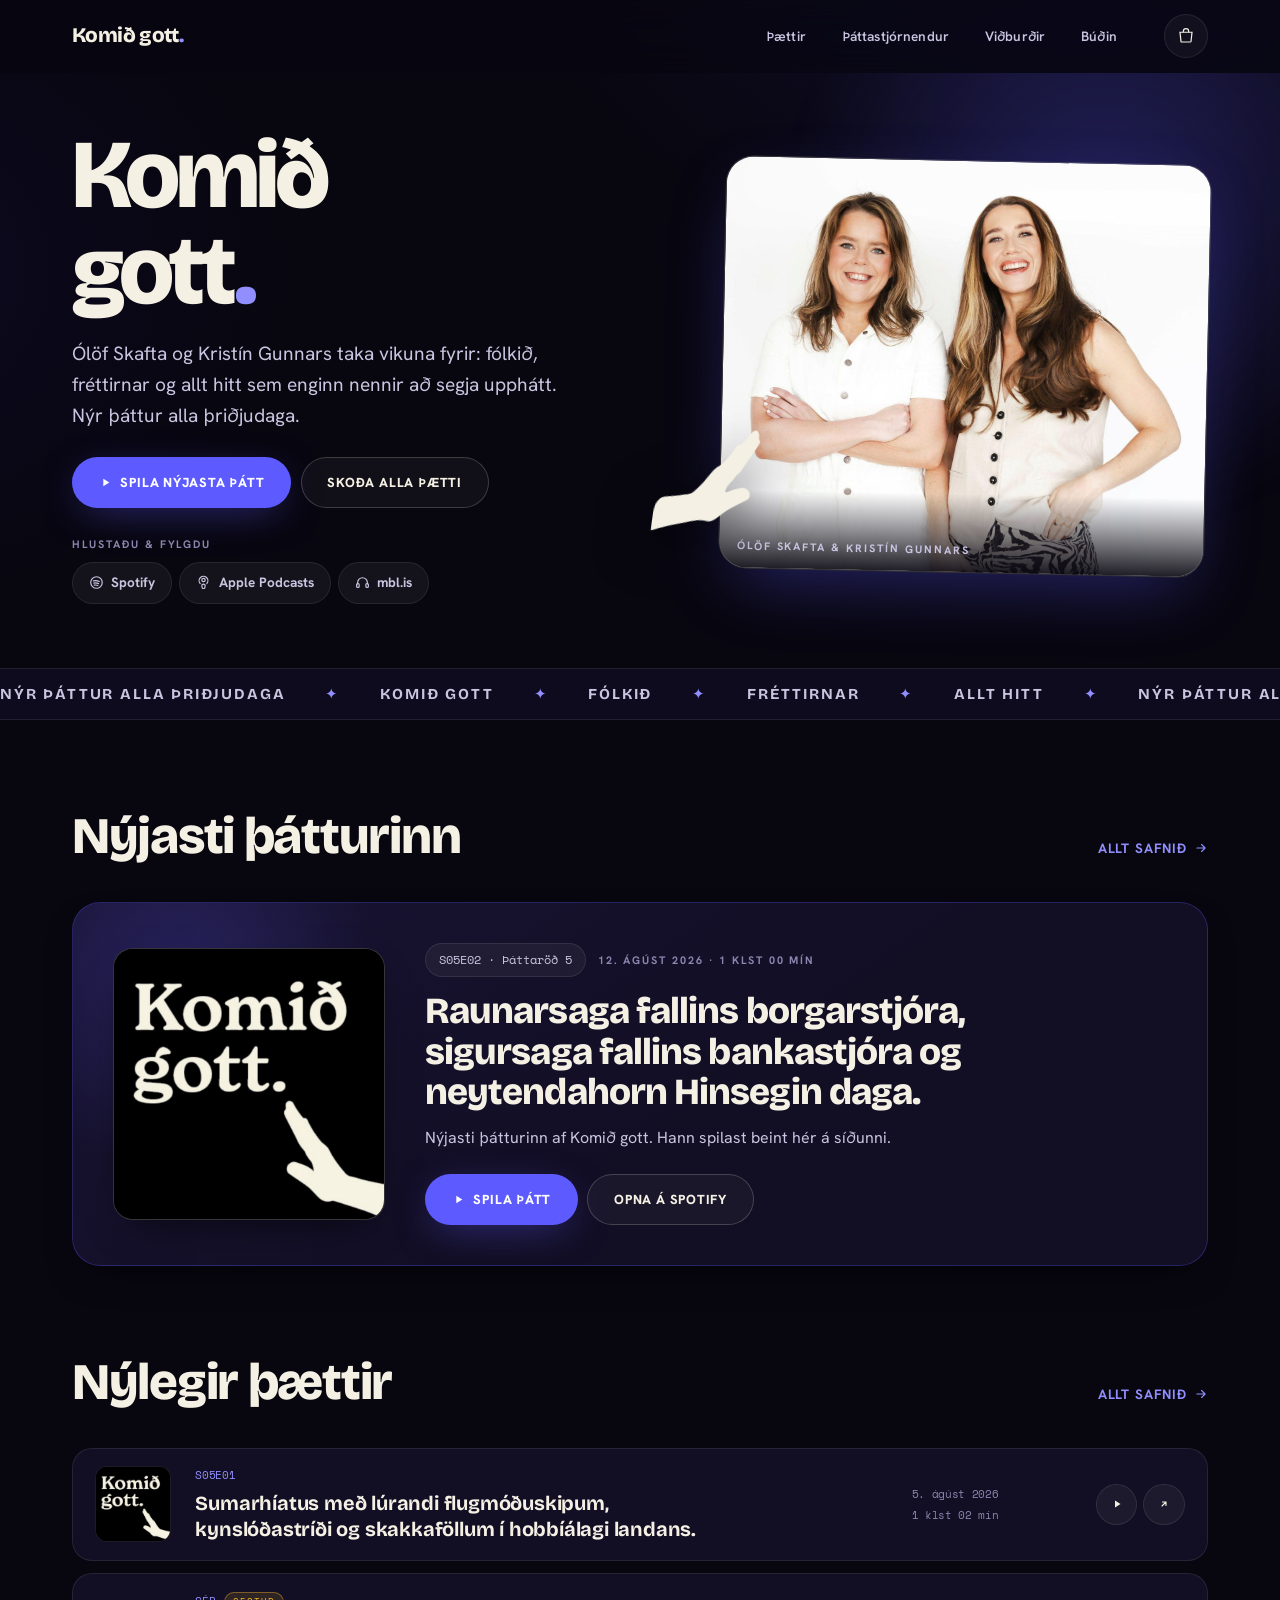
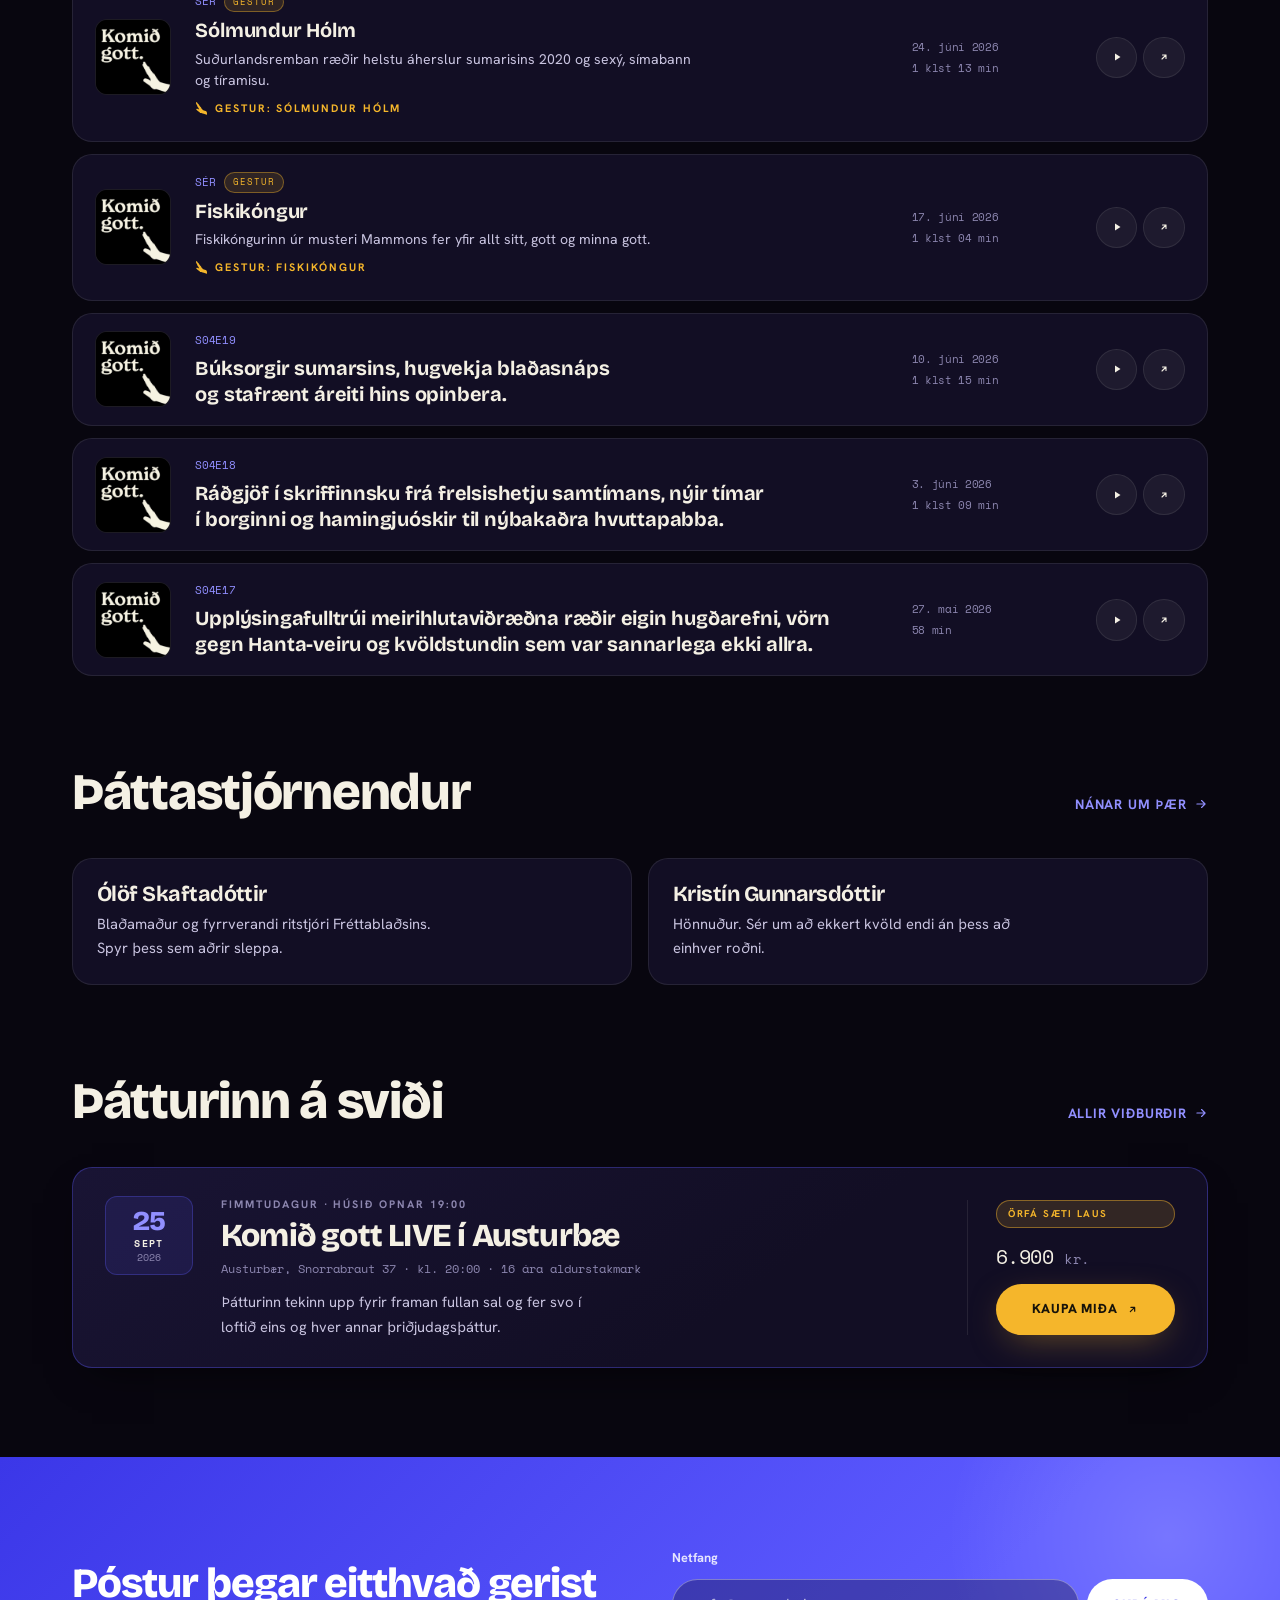
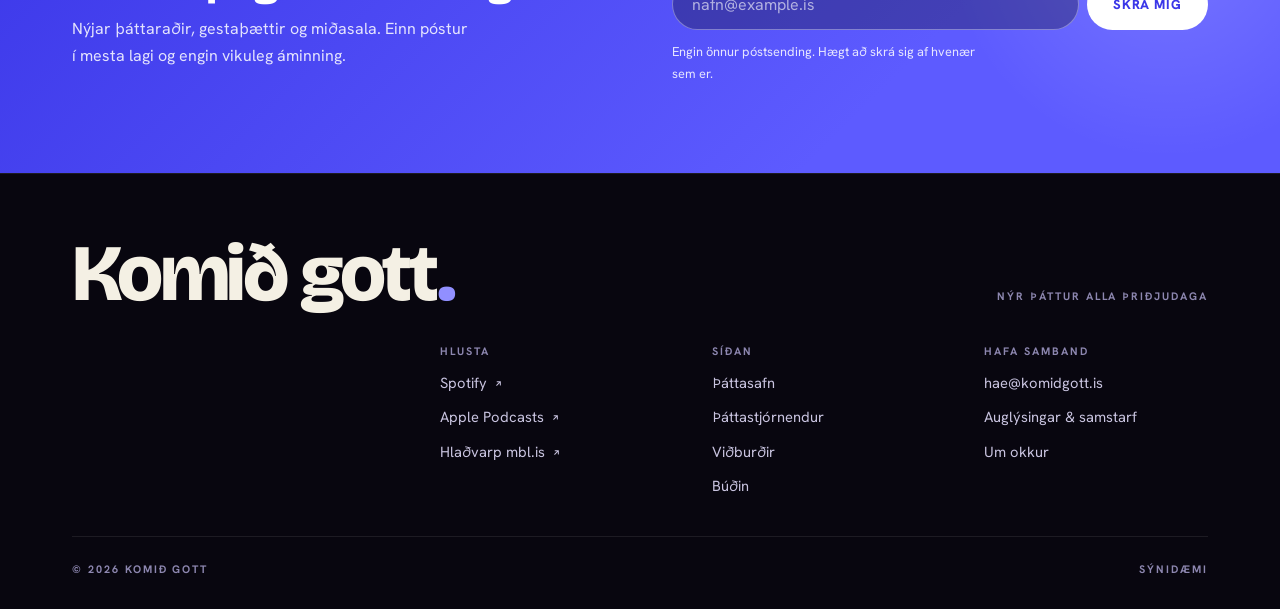
==== commit 613ceacf: "Fjórar lagfæringar eftir yfirferð Pillan með þáttanúmerinu tekin úr hetjunni, enda stendur nýjasti þ" ====
--- a/index.html
+++ b/index.html
@@ -3,7 +3,7 @@
 <head>
 <meta charset="utf-8">
 <meta name="viewport" content="width=device-width, initial-scale=1, viewport-fit=cover">
-<title>Komið gott — hlaðvarp Ólafar Skafta og Kristínar Gunnars</title>
+<title>Komið gott · hlaðvarp Ólafar Skafta og Kristínar Gunnars</title>
 <meta name="description" content="Komið gott er hlaðvarp Ólafar Skaftadóttur og Kristínar Gunnarsdóttur. Allir þættir spilanlegir hér á síðunni. Nýr þáttur alla þriðjudaga.">
 <meta name="theme-color" content="#08060F">
 
@@ -13,7 +13,7 @@
 <meta name="robots" content="noindex, nofollow">
 
 <meta property="og:type" content="website">
-<meta property="og:title" content="Komið gott — hlaðvarp">
+<meta property="og:title" content="Komið gott · hlaðvarp">
 <meta property="og:description" content="Allir þættir spilanlegir beint á síðunni. Nýr þáttur alla þriðjudaga.">
 <meta property="og:image" content="assets/logo.jpg">
 <meta property="og:locale" content="is_IS">
@@ -90,17 +90,13 @@
 <section class="hero">
   <div class="hero__inner">
     <div class="hero__text">
-      <p class="hero__kicker">
-        <a class="chip" href="#nyjast" data-f="code">Nýjast · S05E02 · 12. ágúst</a>
-      </p>
-
       <h1 class="hero__word">
         <span class="hero__line"><span>Komið</span></span>
         <span class="hero__line"><span>gott<i>.</i></span></span>
       </h1>
 
       <p class="hero__lead">
-        Ólöf Skafta og Kristín Gunnars taka vikuna fyrir — fólkið, fréttirnar og
+        Ólöf Skafta og Kristín Gunnars taka vikuna fyrir: fólkið, fréttirnar og
         allt hitt sem enginn nennir að segja upphátt. Nýr þáttur alla þriðjudaga.
       </p>
 
@@ -169,7 +165,7 @@
           <span class="micro" data-f="fdate">12. ágúst 2026 · 1 klst 00 mín</span>
         </p>
         <h3 class="feat__title" data-f="ftitle">Raunarsaga fallins borgarstjóra, sigursaga fallins bankastjóra og neytendahorn Hinsegin daga.</h3>
-        <p class="feat__desc" data-f="fdesc">Nýjasti þátturinn af Komið gott — hann spilast beint hér á síðunni.</p>
+        <p class="feat__desc" data-f="fdesc">Nýjasti þátturinn af Komið gott. Hann spilast beint hér á síðunni.</p>
         <div class="feat__act">
           <button class="btn" type="button" data-play="">
             <svg class="i" viewBox="0 0 24 24" fill="currentColor" aria-hidden="true"><path d="M8 5v14l11-7z"/></svg>
@@ -237,7 +233,7 @@
           <p class="micro ticket__kicker">Fimmtudagur · húsið opnar 19:00</p>
           <h3>Komið gott LIVE í Austurbæ</h3>
           <p class="ticket__where">Austurbær, Snorrabraut 37 · kl. 20:00 · 16 ára aldurstakmark</p>
-          <p class="ticket__note">Þátturinn tekinn upp fyrir framan fullan sal — og fer svo í loftið eins og hver annar þriðjudagsþáttur.</p>
+          <p class="ticket__note">Þátturinn tekinn upp fyrir framan fullan sal og fer svo í loftið eins og hver annar þriðjudagsþáttur.</p>
         </div>
         <div class="ticket__buy">
           <span class="tag tag--flag">Örfá sæti laus</span>
@@ -256,7 +252,7 @@
   <div class="wrap signup__inner">
     <div>
       <h2>Póstur þegar eitthvað gerist</h2>
-      <p>Nýjar þáttaraðir, gestaþættir og miðasala. Einn póstur í mesta lagi — ekki vikuleg áminning um að þátturinn sé kominn.</p>
+      <p>Nýjar þáttaraðir, gestaþættir og miðasala. Einn póstur í mesta lagi og engin vikuleg áminning.</p>
     </div>
 
     <form class="form" id="signupForm" novalidate>
@@ -266,7 +262,7 @@
                autocomplete="email" spellcheck="false" required aria-describedby="emailErr">
         <button class="btn" type="submit">Skrá mig</button>
       </div>
-      <p class="form__err" id="emailErr" hidden>Netfangið vantar @ eða endingu — dæmi: nafn@example.is</p>
+      <p class="form__err" id="emailErr" hidden>Netfangið vantar @ eða endingu. Dæmi: nafn@example.is</p>
       <p class="form__fine">Engin önnur póstsending. Hægt að skrá sig af hvenær sem er.</p>
     </form>
   </div>
@@ -314,7 +310,7 @@
 
     <div class="footer__base micro">
       <span>© 2026 Komið gott</span>
-      <span>Sýnidæmi — hönnun og smíði</span>
+      <span>Sýnidæmi</span>
     </div>
   </div>
 </footer>
@@ -336,7 +332,7 @@
       <b id="cartTotal">0 kr.</b>
     </div>
     <button class="btn btn--block" id="checkout">Ganga frá pöntun</button>
-    <p class="micro cart__fine">Sýnidæmi — engin greiðsla fer fram.</p>
+    <p class="micro cart__fine">Sýnidæmi, engin greiðsla fer fram.</p>
   </div>
 </aside>
 
--- a/assets/styles.css
+++ b/assets/styles.css
@@ -423,15 +423,6 @@
   gap: 2.25rem;
 }
 
-.hero__kicker {
-  display: inline-flex;
-  flex-wrap: wrap;
-  align-items: center;
-  gap: 0.5rem 0.75rem;
-  margin-bottom: 1.25rem;
-}
-.hero__kicker .chip { border-color: rgba(93, 91, 255, 0.5); background: rgba(93, 91, 255, 0.14); color: var(--electric-2); }
-
 .hero__word {
   font-size: clamp(3.2rem, 15vw, 7.5rem);
   letter-spacing: -0.04em;
@@ -849,26 +840,8 @@
 
 .epcount { margin-top: 1.25rem; }
 
-/* Sía, röðun og leit í haus safnsins */
+/* Sía og leit í haus safnsins */
 .shead--tools { align-items: center; }
-.tools { display: flex; flex-wrap: wrap; align-items: center; gap: 0.5rem; width: 100%; }
-
-.sortbtn {
-  display: inline-flex;
-  align-items: center;
-  gap: 0.4rem;
-  min-height: 2.5rem;
-  padding: 0.45rem 1rem;
-  background: rgba(244, 240, 228, 0.04);
-  border: 1px dashed var(--line-strong);
-  border-radius: 999px;
-  color: var(--ink-soft);
-  font-family: var(--data);
-  font-size: 0.74rem;
-  cursor: pointer;
-  transition: color 0.2s var(--ease), border-color 0.2s var(--ease);
-}
-.sortbtn:hover { color: var(--ink); border-color: var(--ink-soft); }
 
 .epsearch { position: relative; flex: 1 1 13rem; min-width: 0; max-width: 22rem; }
 .epsearch input {
@@ -893,6 +866,174 @@
   pointer-events: none;
 }
 .epsearch input::-webkit-search-cancel-button { filter: invert(1); opacity: 0.5; }
+
+/* --------------------------------------------------------------------------
+   Safnið sem efnisveita: lárétt röð fyrir hverja þáttaröð
+   -------------------------------------------------------------------------- */
+
+.rail { margin-bottom: 2.25rem; }
+.rail:last-child { margin-bottom: 0; }
+
+.rail__head {
+  display: flex;
+  flex-wrap: wrap;
+  align-items: baseline;
+  gap: 0.4rem 0.9rem;
+  margin-bottom: 0.9rem;
+}
+.rail__head h2 {
+  font-size: clamp(1.35rem, 5vw, 1.8rem);
+  letter-spacing: -0.02em;
+}
+.rail__head .micro { color: var(--muted); }
+
+.rail__nav { display: none; margin-left: auto; gap: 0.35rem; }
+.rail__nav button {
+  display: grid;
+  place-items: center;
+  width: 2.4rem; height: 2.4rem;
+  background: rgba(244, 240, 228, 0.05);
+  border: 1px solid var(--line);
+  border-radius: 999px;
+  color: var(--ink-soft);
+  cursor: pointer;
+  transition: color 0.2s var(--ease), border-color 0.2s var(--ease), background-color 0.2s var(--ease);
+}
+.rail__nav button:hover { color: var(--ink); border-color: rgba(93, 91, 255, 0.5); background: rgba(93, 91, 255, 0.12); }
+.rail__nav svg { width: 15px; height: 15px; }
+
+/* Röðin sjálf: lárétt skrun með snappi, spjöldin taka rúmlega tvö á síma */
+.rail__track {
+  display: grid;
+  grid-auto-flow: column;
+  grid-auto-columns: 42%;
+  gap: 0.7rem;
+  overflow-x: auto;
+  overscroll-behavior-x: contain;
+  scroll-snap-type: x mandatory;
+  scrollbar-width: none;
+  /* Loft fyrir stækkunina á yfirsvifi svo spjöldin klippist ekki */
+  padding: 0.4rem 0.25rem 0.6rem;
+  margin-inline: -0.25rem;
+}
+.rail__track::-webkit-scrollbar { display: none; }
+
+/* Leit og stök þáttaröð birtast sem net í fullri breidd */
+.rail--grid .rail__track {
+  grid-auto-flow: row;
+  grid-auto-columns: auto;
+  grid-template-columns: repeat(2, 1fr);
+  overflow: visible;
+  scroll-snap-type: none;
+}
+
+/* Spjaldið: cover-artið fyllir flötinn, textinn liggur á skygging neðst */
+.card {
+  position: relative;
+  aspect-ratio: 3 / 4;
+  border-radius: var(--r-sm);
+  overflow: hidden;
+  background: var(--surface);
+  border: 1px solid var(--line);
+  scroll-snap-align: start;
+  transition: transform 0.25s var(--ease), border-color 0.25s var(--ease), box-shadow 0.25s var(--ease);
+}
+.card:hover, .card:focus-within {
+  transform: scale(1.035);
+  border-color: rgba(93, 91, 255, 0.55);
+  box-shadow: var(--glow-lg), var(--shadow);
+  z-index: 2;
+}
+.card[data-current="true"] { border-color: rgba(93, 91, 255, 0.65); box-shadow: var(--glow); }
+
+.card__art {
+  position: absolute;
+  inset: 0;
+  width: 100%; height: 100%;
+  object-fit: cover;
+  transition: transform 0.4s var(--ease);
+}
+.card:hover .card__art { transform: scale(1.06); }
+
+.card__shade {
+  position: absolute;
+  inset: 0;
+  background: linear-gradient(180deg, rgba(8, 6, 15, 0.05) 30%, rgba(8, 6, 15, 0.55) 62%, rgba(8, 6, 15, 0.94));
+}
+
+.card__cue {
+  position: absolute;
+  top: 50%; left: 50%;
+  transform: translate(-50%, -70%);
+  display: grid;
+  place-items: center;
+  width: 3rem; height: 3rem;
+  background: var(--electric);
+  color: #fff;
+  border-radius: 999px;
+  box-shadow: var(--glow);
+  opacity: 0;
+  transition: opacity 0.2s var(--ease);
+  pointer-events: none;
+}
+.card:hover .card__cue,
+.card:focus-within .card__cue,
+.card[data-current="true"] .card__cue { opacity: 1; }
+.card__cue .i { width: 16px; height: 16px; }
+
+.card__info {
+  position: absolute;
+  left: 0; right: 0; bottom: 0;
+  display: grid;
+  gap: 0.25rem;
+  padding: 0.75rem 0.8rem 0.8rem;
+}
+.card__no {
+  display: flex;
+  align-items: center;
+  gap: 0.5rem;
+  font-size: 0.64rem;
+  color: var(--electric-2);
+}
+.card__no b { font-weight: 700; }
+.card__no > span:not(.eq) { color: var(--muted); }
+.card__title {
+  font-family: var(--display);
+  font-size: 0.9rem;
+  font-weight: 700;
+  line-height: 1.25;
+  letter-spacing: -0.01em;
+  color: var(--ink);
+  display: -webkit-box;
+  -webkit-line-clamp: 3;
+  line-clamp: 3;
+  -webkit-box-orient: vertical;
+  overflow: hidden;
+}
+.card__guest { color: var(--flag); letter-spacing: 0.1em; }
+
+/* Hlustunarstaðan liggur eftir neðri brún spjaldsins */
+.card::after {
+  content: "";
+  position: absolute;
+  left: 0; bottom: 0;
+  height: 3px;
+  width: var(--heard, 0%);
+  background: var(--electric-2);
+  z-index: 2;
+}
+
+/* Allt spjaldið er spilunarhnappurinn */
+.card__hit {
+  position: absolute;
+  inset: 0;
+  z-index: 1;
+  background: transparent;
+  border: none;
+  border-radius: inherit;
+  cursor: pointer;
+  padding: 0;
+}
 
 /* --------------------------------------------------------------------------
    Hlustunarveitur — spjöld
@@ -1560,6 +1701,8 @@
 
   .plats { grid-template-columns: repeat(3, 1fr); gap: 1rem; }
   .duo { grid-template-columns: repeat(2, 1fr); gap: 1rem; }
+  .rail__track { grid-auto-columns: 27%; gap: 0.85rem; }
+  .rail--grid .rail__track { grid-template-columns: repeat(3, 1fr); }
   .products { grid-template-columns: repeat(3, 1fr); gap: 1.25rem; }
   .footer__cols { grid-template-columns: repeat(3, 1fr); }
 
@@ -1652,6 +1795,12 @@
   .epgroup { padding-top: 2.75rem; }
   .tools { width: auto; flex: 0 1 auto; }
 
+  .rail__nav { display: inline-flex; }
+  .rail__track { grid-auto-columns: 18.5%; gap: 1rem; }
+  .rail--grid .rail__track { grid-template-columns: repeat(5, 1fr); }
+  .rail { margin-bottom: 3rem; }
+  .card__title { font-size: 0.98rem; }
+
   .ticket { grid-template-columns: 5.5rem minmax(0, 1fr) auto; align-items: center; gap: 0 1.75rem; padding: 1.75rem 2rem; }
   .ticket__buy {
     grid-column: 3; grid-row: 1;
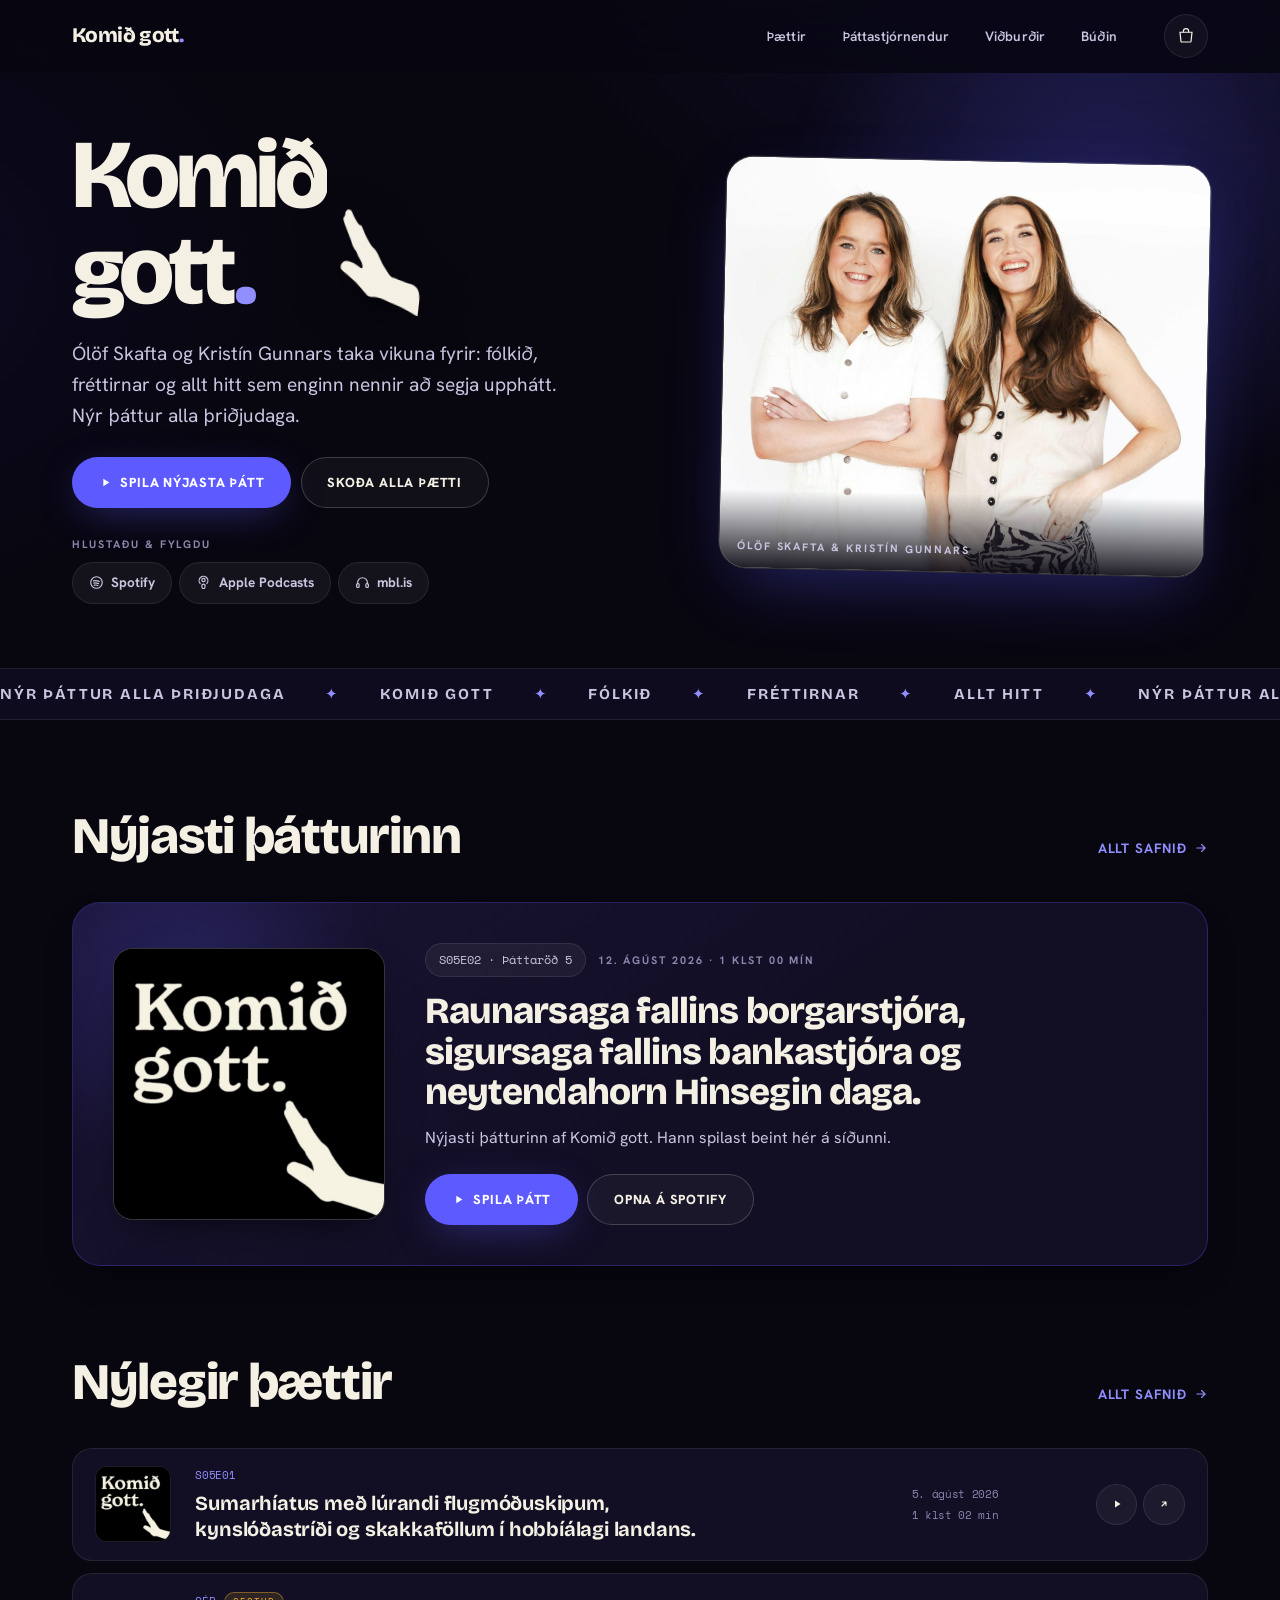
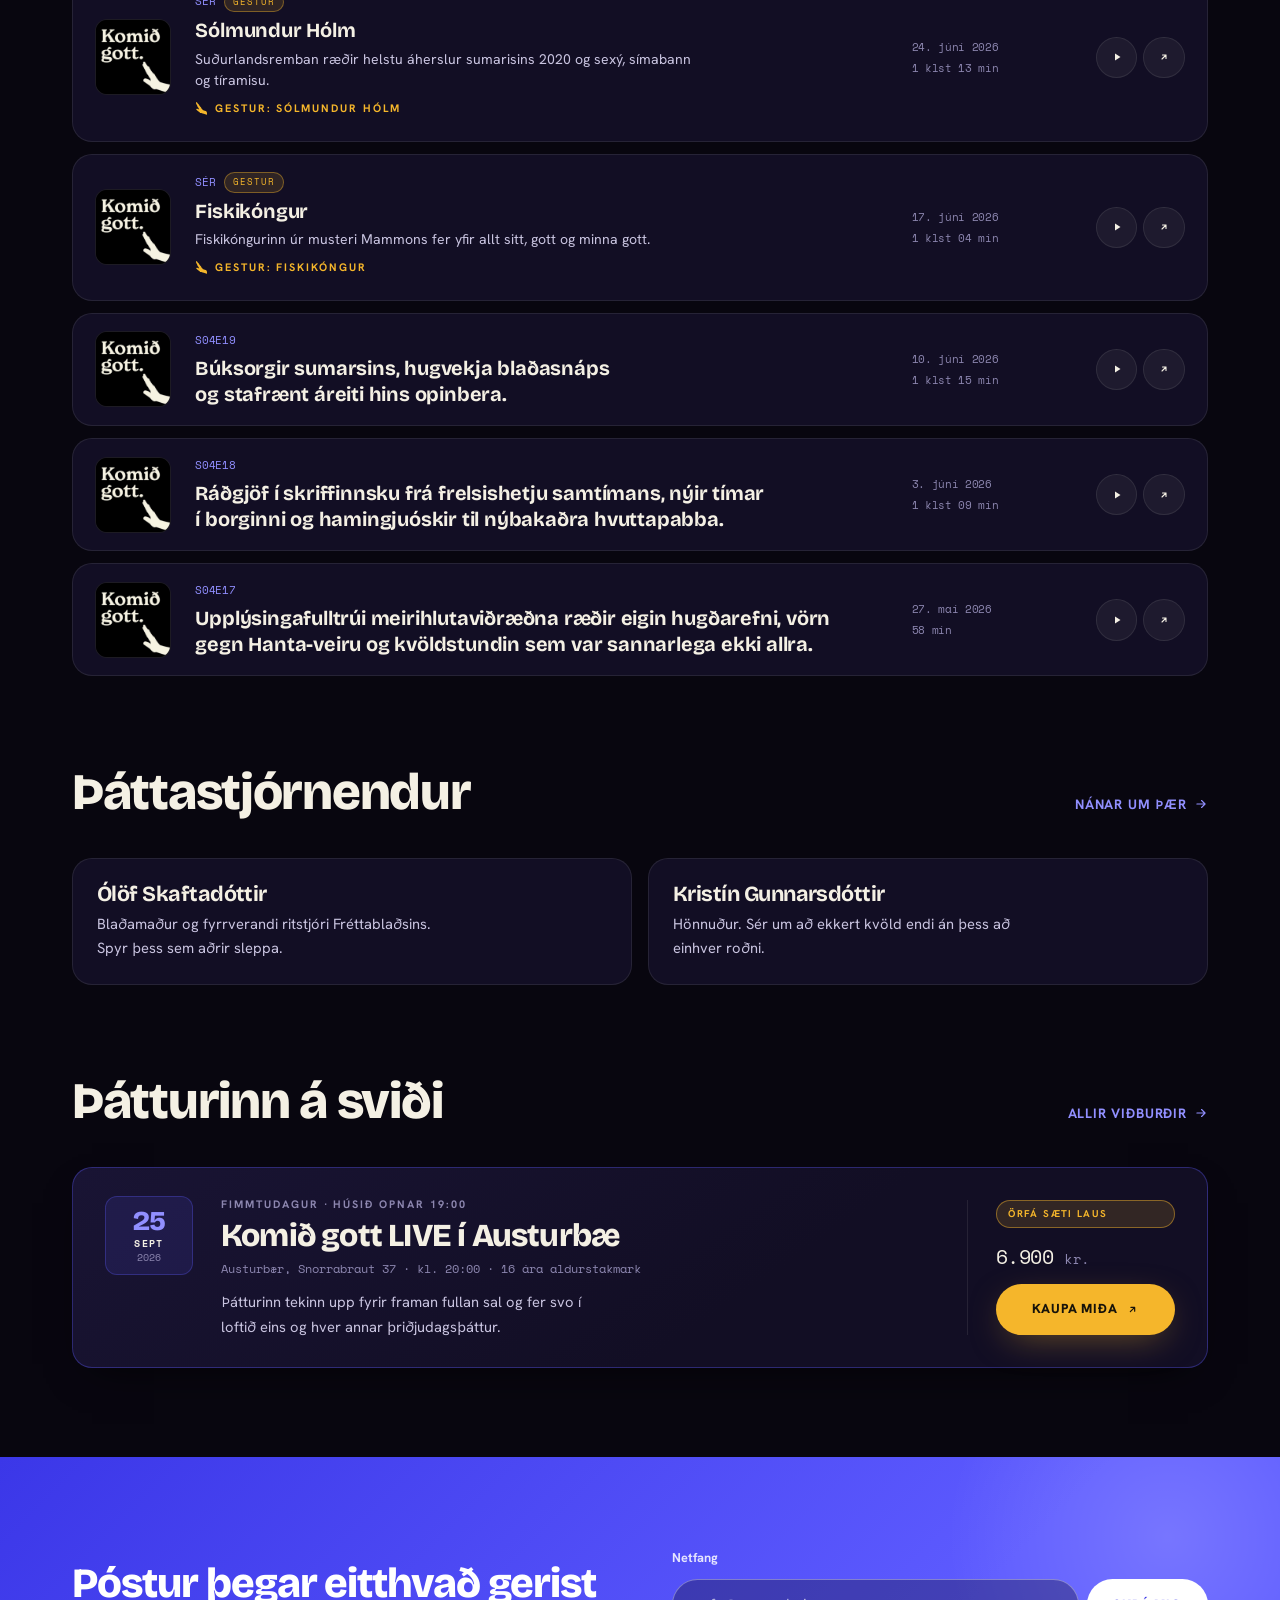
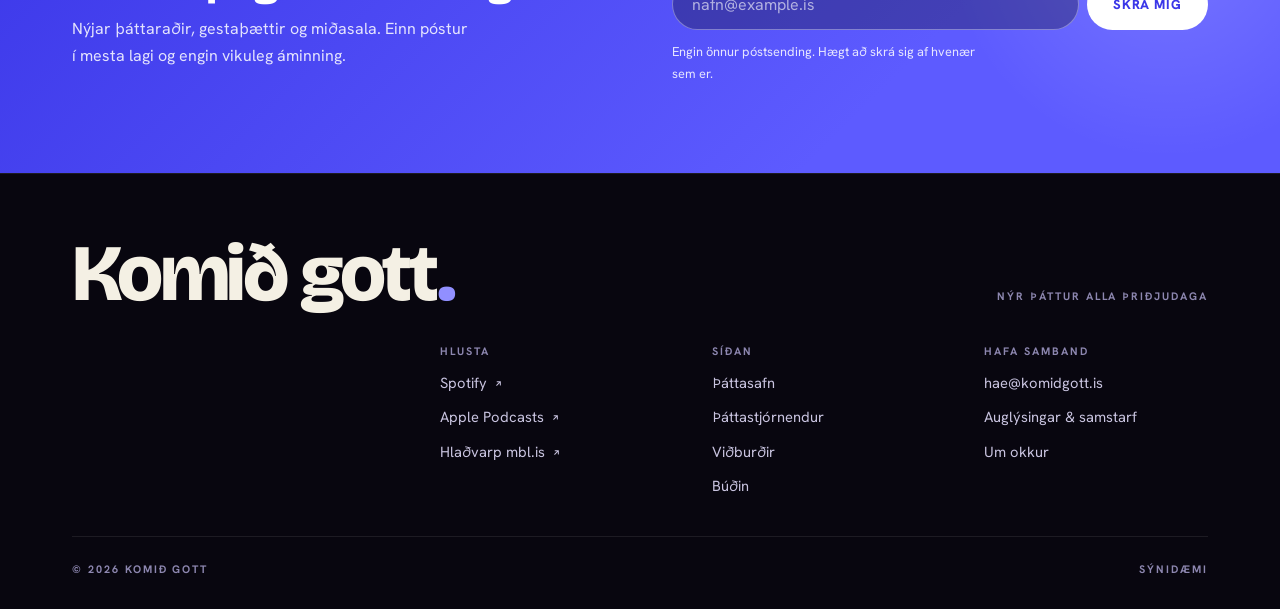
==== commit 5b18d7ce: "Safnið aftur sem listi, pillurnar hreinsaðar og höndin við heitið Spjaldaraðirnar á þáttasíðunni vik" ====
--- a/index.html
+++ b/index.html
@@ -90,10 +90,15 @@
 <section class="hero">
   <div class="hero__inner">
     <div class="hero__text">
-      <h1 class="hero__word">
-        <span class="hero__line"><span>Komið</span></span>
-        <span class="hero__line"><span>gott<i>.</i></span></span>
-      </h1>
+      <div class="hero__mark">
+        <h1 class="hero__word">
+          <span class="hero__line"><span>Komið</span></span>
+          <span class="hero__line"><span>gott<i>.</i></span></span>
+        </h1>
+        <div class="hand hero__hand" aria-hidden="true">
+          <svg viewBox="0 0 845 1000" fill="currentColor"><path d="M39.4 0Q38.1 0 25.4 12.7Q12.7 25.4 13.9 45.7Q15.2 66 7.6 76.2Q0 86.3 0 101.5Q0 116.8 53.3 219.6Q106.6 322.3 111.7 337.6Q116.8 352.8 132 375.6Q147.2 398.5 156.1 406.1Q165 413.7 176.4 437.8Q187.8 461.9 210.7 491.1Q233.5 520.3 241.1 554.5Q248.7 588.8 211.9 566Q175.1 543.1 143.4 531.7Q111.7 520.3 93.9 517.8Q76.1 515.2 60.9 521.5Q45.7 527.9 34.3 543.1Q22.8 558.4 22.8 576.1Q22.8 593.9 29.1 604Q35.5 614.2 118 670Q200.5 725.9 251.3 777.9Q302 829.9 317.3 838.8Q332.5 847.7 341.4 850.3Q350.3 852.8 388.4 850.3Q426.4 847.7 456.9 856.6Q487.3 865.5 601.5 903.5Q715.7 941.6 777.9 970.8Q840.1 1000 842.7 1000Q845.2 1000 845.2 851.5Q845.2 703 750 684Q654.8 665 620.5 653.5Q586.3 642.1 568.5 639.6Q550.8 637.1 536.8 628.2Q522.8 619.3 478.4 563.5Q434 507.6 404.8 454.3Q375.6 401 356.6 381.9Q337.6 362.9 330 359.1Q322.3 355.3 304.6 335Q286.8 314.7 257.6 270.3Q228.4 225.9 210.7 189.1Q192.9 152.3 186.6 148.5Q180.2 144.7 171.3 144.7Q162.4 144.7 137.1 112.9Q111.7 81.2 93.9 48.2Q76.1 15.2 68.5 8.8Q60.9 2.5 50.8 1.3Q40.6 0 39.4 0Z"/></svg>
+        </div>
+      </div>
 
       <p class="hero__lead">
         Ólöf Skafta og Kristín Gunnars taka vikuna fyrir: fólkið, fréttirnar og
@@ -130,9 +135,6 @@
       <figcaption class="micro">Ólöf Skafta &amp; Kristín Gunnars</figcaption>
     </figure>
 
-    <div class="hand hero__hand" aria-hidden="true">
-      <svg viewBox="0 0 845 1000" fill="currentColor"><path d="M39.4 0Q38.1 0 25.4 12.7Q12.7 25.4 13.9 45.7Q15.2 66 7.6 76.2Q0 86.3 0 101.5Q0 116.8 53.3 219.6Q106.6 322.3 111.7 337.6Q116.8 352.8 132 375.6Q147.2 398.5 156.1 406.1Q165 413.7 176.4 437.8Q187.8 461.9 210.7 491.1Q233.5 520.3 241.1 554.5Q248.7 588.8 211.9 566Q175.1 543.1 143.4 531.7Q111.7 520.3 93.9 517.8Q76.1 515.2 60.9 521.5Q45.7 527.9 34.3 543.1Q22.8 558.4 22.8 576.1Q22.8 593.9 29.1 604Q35.5 614.2 118 670Q200.5 725.9 251.3 777.9Q302 829.9 317.3 838.8Q332.5 847.7 341.4 850.3Q350.3 852.8 388.4 850.3Q426.4 847.7 456.9 856.6Q487.3 865.5 601.5 903.5Q715.7 941.6 777.9 970.8Q840.1 1000 842.7 1000Q845.2 1000 845.2 851.5Q845.2 703 750 684Q654.8 665 620.5 653.5Q586.3 642.1 568.5 639.6Q550.8 637.1 536.8 628.2Q522.8 619.3 478.4 563.5Q434 507.6 404.8 454.3Q375.6 401 356.6 381.9Q337.6 362.9 330 359.1Q322.3 355.3 304.6 335Q286.8 314.7 257.6 270.3Q228.4 225.9 210.7 189.1Q192.9 152.3 186.6 148.5Q180.2 144.7 171.3 144.7Q162.4 144.7 137.1 112.9Q111.7 81.2 93.9 48.2Q76.1 15.2 68.5 8.8Q60.9 2.5 50.8 1.3Q40.6 0 39.4 0Z"/></svg>
-    </div>
   </div>
 </section>
 
--- a/assets/styles.css
+++ b/assets/styles.css
@@ -423,11 +423,16 @@
   gap: 2.25rem;
 }
 
+/* Heitið og höndin saman, eins og á cover-artinu: textinn vinstra megin
+   og höndin bendir upp á hann neðan frá hægri */
+.hero__mark { display: flex; align-items: flex-end; margin-bottom: 1.1rem; }
+
 .hero__word {
+  flex: 0 1 auto;
+  min-width: 0;
   font-size: clamp(3.2rem, 15vw, 7.5rem);
   letter-spacing: -0.04em;
   line-height: 0.95;
-  margin-bottom: 1.1rem;
 }
 .hero__word i { font-style: normal; color: var(--electric-2); }
 
@@ -498,7 +503,14 @@
   color: var(--ink-soft);
 }
 
-.hero__hand { display: none; }
+/* Sama halla og stærðarhlutfall og í merkinu sjálfu */
+.hero__hand {
+  width: clamp(52px, 14vw, 110px);
+  margin-left: 0.5rem;
+  margin-bottom: 0.35rem;
+  transform: rotate(6deg);
+  filter: drop-shadow(0 12px 24px rgba(0, 0, 0, 0.55));
+}
 
 /* Lítil pilla með þáttanúmeri — hlekkur á nýjasta þáttinn */
 .chip {
@@ -634,17 +646,30 @@
    Þáttalistinn — spjöld í röð
    -------------------------------------------------------------------------- */
 
-.filters { display: flex; flex-wrap: wrap; gap: 0.4rem; }
-
-.chip[data-season] { cursor: pointer; transition: color 0.2s var(--ease), border-color 0.2s var(--ease), background-color 0.2s var(--ease); }
-.chip[data-season]:hover { color: var(--ink); border-color: var(--line-strong); }
-.chip[aria-pressed="true"] { background: var(--ink); border-color: var(--ink); color: var(--bg); }
-.chip i {
-  font-style: normal;
-  font-size: 0.64rem;
-  opacity: 0.65;
-  font-variant-numeric: tabular-nums;
-}
+.filters { display: flex; flex-wrap: wrap; gap: 0.45rem; }
+
+/* Flokkapillurnar efst í safninu: hreinn texti í pillu, valda pillan
+   lýsist upp — sama mál og valmyndin */
+.chip[data-season] {
+  min-height: 2.7rem;
+  padding: 0.55rem 1.2rem;
+  font-family: var(--body);
+  font-size: 0.88rem;
+  font-weight: 600;
+  letter-spacing: 0;
+  color: var(--ink-soft);
+  cursor: pointer;
+  transition: color 0.2s var(--ease), border-color 0.2s var(--ease),
+              background-color 0.2s var(--ease), box-shadow 0.2s var(--ease);
+}
+.chip[data-season]:hover { color: var(--ink); border-color: var(--line-strong); background: rgba(244, 240, 228, 0.08); }
+.chip[aria-pressed="true"] {
+  background: var(--electric);
+  border-color: var(--electric);
+  color: #fff;
+  box-shadow: var(--glow);
+}
+.chip[aria-pressed="true"]:hover { color: #fff; border-color: var(--electric); background: var(--electric-2); }
 
 /* Tónjafnari — sést aðeins á þætti í spilun */
 .eq { display: none; align-items: flex-end; gap: 2px; height: 10px; }
@@ -868,174 +893,6 @@
 .epsearch input::-webkit-search-cancel-button { filter: invert(1); opacity: 0.5; }
 
 /* --------------------------------------------------------------------------
-   Safnið sem efnisveita: lárétt röð fyrir hverja þáttaröð
-   -------------------------------------------------------------------------- */
-
-.rail { margin-bottom: 2.25rem; }
-.rail:last-child { margin-bottom: 0; }
-
-.rail__head {
-  display: flex;
-  flex-wrap: wrap;
-  align-items: baseline;
-  gap: 0.4rem 0.9rem;
-  margin-bottom: 0.9rem;
-}
-.rail__head h2 {
-  font-size: clamp(1.35rem, 5vw, 1.8rem);
-  letter-spacing: -0.02em;
-}
-.rail__head .micro { color: var(--muted); }
-
-.rail__nav { display: none; margin-left: auto; gap: 0.35rem; }
-.rail__nav button {
-  display: grid;
-  place-items: center;
-  width: 2.4rem; height: 2.4rem;
-  background: rgba(244, 240, 228, 0.05);
-  border: 1px solid var(--line);
-  border-radius: 999px;
-  color: var(--ink-soft);
-  cursor: pointer;
-  transition: color 0.2s var(--ease), border-color 0.2s var(--ease), background-color 0.2s var(--ease);
-}
-.rail__nav button:hover { color: var(--ink); border-color: rgba(93, 91, 255, 0.5); background: rgba(93, 91, 255, 0.12); }
-.rail__nav svg { width: 15px; height: 15px; }
-
-/* Röðin sjálf: lárétt skrun með snappi, spjöldin taka rúmlega tvö á síma */
-.rail__track {
-  display: grid;
-  grid-auto-flow: column;
-  grid-auto-columns: 42%;
-  gap: 0.7rem;
-  overflow-x: auto;
-  overscroll-behavior-x: contain;
-  scroll-snap-type: x mandatory;
-  scrollbar-width: none;
-  /* Loft fyrir stækkunina á yfirsvifi svo spjöldin klippist ekki */
-  padding: 0.4rem 0.25rem 0.6rem;
-  margin-inline: -0.25rem;
-}
-.rail__track::-webkit-scrollbar { display: none; }
-
-/* Leit og stök þáttaröð birtast sem net í fullri breidd */
-.rail--grid .rail__track {
-  grid-auto-flow: row;
-  grid-auto-columns: auto;
-  grid-template-columns: repeat(2, 1fr);
-  overflow: visible;
-  scroll-snap-type: none;
-}
-
-/* Spjaldið: cover-artið fyllir flötinn, textinn liggur á skygging neðst */
-.card {
-  position: relative;
-  aspect-ratio: 3 / 4;
-  border-radius: var(--r-sm);
-  overflow: hidden;
-  background: var(--surface);
-  border: 1px solid var(--line);
-  scroll-snap-align: start;
-  transition: transform 0.25s var(--ease), border-color 0.25s var(--ease), box-shadow 0.25s var(--ease);
-}
-.card:hover, .card:focus-within {
-  transform: scale(1.035);
-  border-color: rgba(93, 91, 255, 0.55);
-  box-shadow: var(--glow-lg), var(--shadow);
-  z-index: 2;
-}
-.card[data-current="true"] { border-color: rgba(93, 91, 255, 0.65); box-shadow: var(--glow); }
-
-.card__art {
-  position: absolute;
-  inset: 0;
-  width: 100%; height: 100%;
-  object-fit: cover;
-  transition: transform 0.4s var(--ease);
-}
-.card:hover .card__art { transform: scale(1.06); }
-
-.card__shade {
-  position: absolute;
-  inset: 0;
-  background: linear-gradient(180deg, rgba(8, 6, 15, 0.05) 30%, rgba(8, 6, 15, 0.55) 62%, rgba(8, 6, 15, 0.94));
-}
-
-.card__cue {
-  position: absolute;
-  top: 50%; left: 50%;
-  transform: translate(-50%, -70%);
-  display: grid;
-  place-items: center;
-  width: 3rem; height: 3rem;
-  background: var(--electric);
-  color: #fff;
-  border-radius: 999px;
-  box-shadow: var(--glow);
-  opacity: 0;
-  transition: opacity 0.2s var(--ease);
-  pointer-events: none;
-}
-.card:hover .card__cue,
-.card:focus-within .card__cue,
-.card[data-current="true"] .card__cue { opacity: 1; }
-.card__cue .i { width: 16px; height: 16px; }
-
-.card__info {
-  position: absolute;
-  left: 0; right: 0; bottom: 0;
-  display: grid;
-  gap: 0.25rem;
-  padding: 0.75rem 0.8rem 0.8rem;
-}
-.card__no {
-  display: flex;
-  align-items: center;
-  gap: 0.5rem;
-  font-size: 0.64rem;
-  color: var(--electric-2);
-}
-.card__no b { font-weight: 700; }
-.card__no > span:not(.eq) { color: var(--muted); }
-.card__title {
-  font-family: var(--display);
-  font-size: 0.9rem;
-  font-weight: 700;
-  line-height: 1.25;
-  letter-spacing: -0.01em;
-  color: var(--ink);
-  display: -webkit-box;
-  -webkit-line-clamp: 3;
-  line-clamp: 3;
-  -webkit-box-orient: vertical;
-  overflow: hidden;
-}
-.card__guest { color: var(--flag); letter-spacing: 0.1em; }
-
-/* Hlustunarstaðan liggur eftir neðri brún spjaldsins */
-.card::after {
-  content: "";
-  position: absolute;
-  left: 0; bottom: 0;
-  height: 3px;
-  width: var(--heard, 0%);
-  background: var(--electric-2);
-  z-index: 2;
-}
-
-/* Allt spjaldið er spilunarhnappurinn */
-.card__hit {
-  position: absolute;
-  inset: 0;
-  z-index: 1;
-  background: transparent;
-  border: none;
-  border-radius: inherit;
-  cursor: pointer;
-  padding: 0;
-}
-
-/* --------------------------------------------------------------------------
    Hlustunarveitur — spjöld
    -------------------------------------------------------------------------- */
 
@@ -1701,8 +1558,6 @@
 
   .plats { grid-template-columns: repeat(3, 1fr); gap: 1rem; }
   .duo { grid-template-columns: repeat(2, 1fr); gap: 1rem; }
-  .rail__track { grid-auto-columns: 27%; gap: 0.85rem; }
-  .rail--grid .rail__track { grid-template-columns: repeat(3, 1fr); }
   .products { grid-template-columns: repeat(3, 1fr); gap: 1.25rem; }
   .footer__cols { grid-template-columns: repeat(3, 1fr); }
 
@@ -1768,17 +1623,7 @@
   .hero__cast { transform: rotate(1.2deg); }
   .hero__cast img { aspect-ratio: 4 / 3.4; max-height: none; }
 
-  /* Höndin úr merkinu bendir á þær af spássíunni */
-  .hero__hand {
-    display: block;
-    position: absolute;
-    z-index: 2;
-    width: clamp(84px, 7.5vw, 120px);
-    left: 51.5%;
-    bottom: 14%;
-    transform: scaleX(-1) rotate(-8deg);
-    filter: drop-shadow(0 14px 26px rgba(0, 0, 0, 0.6));
-  }
+  .hero__hand { width: clamp(84px, 6.5vw, 118px); margin-left: 0.75rem; margin-bottom: 0.6rem; }
 
   .shead { margin-bottom: 2.5rem; }
   .shead h2 { font-size: clamp(2.2rem, 4vw, 3.2rem); }
@@ -1793,13 +1638,6 @@
   .ep__ext { display: grid; }
   .ep__title { font-size: 1.15rem; -webkit-line-clamp: 2; line-clamp: 2; }
   .epgroup { padding-top: 2.75rem; }
-  .tools { width: auto; flex: 0 1 auto; }
-
-  .rail__nav { display: inline-flex; }
-  .rail__track { grid-auto-columns: 18.5%; gap: 1rem; }
-  .rail--grid .rail__track { grid-template-columns: repeat(5, 1fr); }
-  .rail { margin-bottom: 3rem; }
-  .card__title { font-size: 0.98rem; }
 
   .ticket { grid-template-columns: 5.5rem minmax(0, 1fr) auto; align-items: center; gap: 0 1.75rem; padding: 1.75rem 2rem; }
   .ticket__buy {
